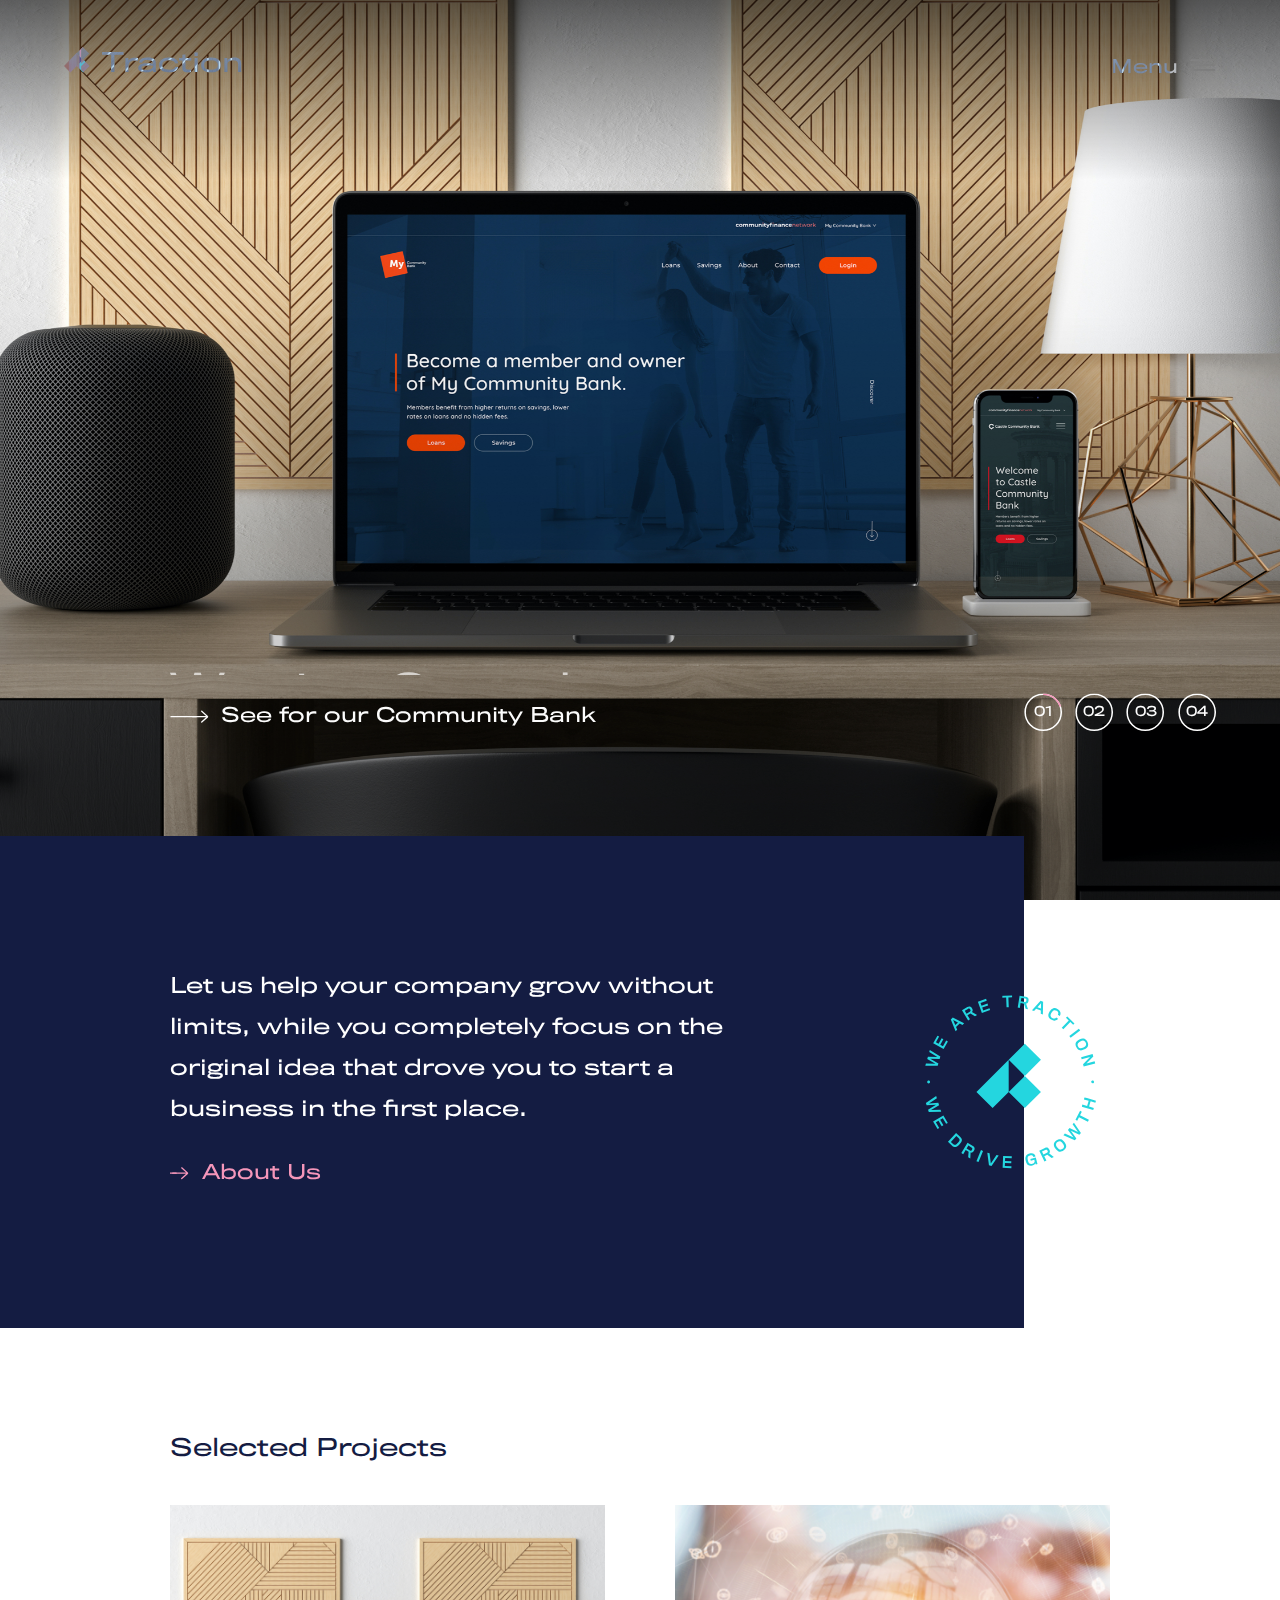
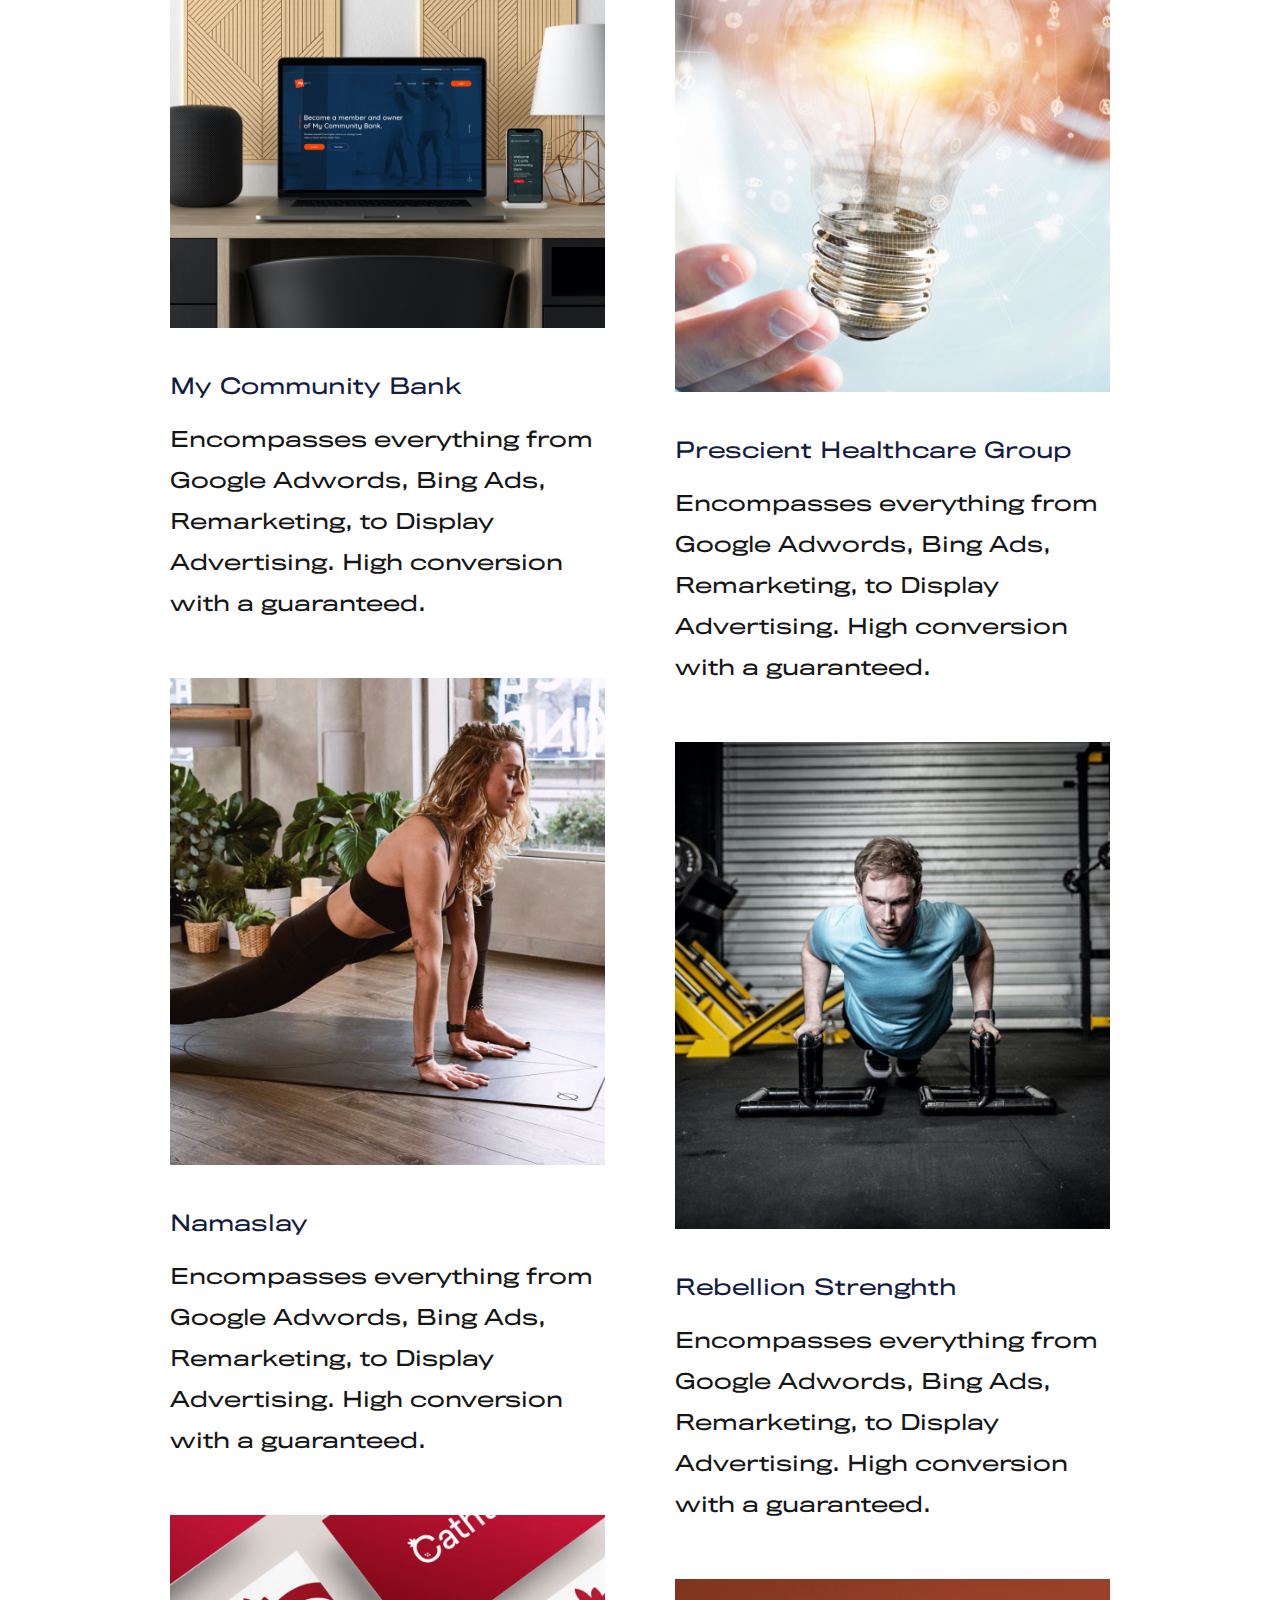
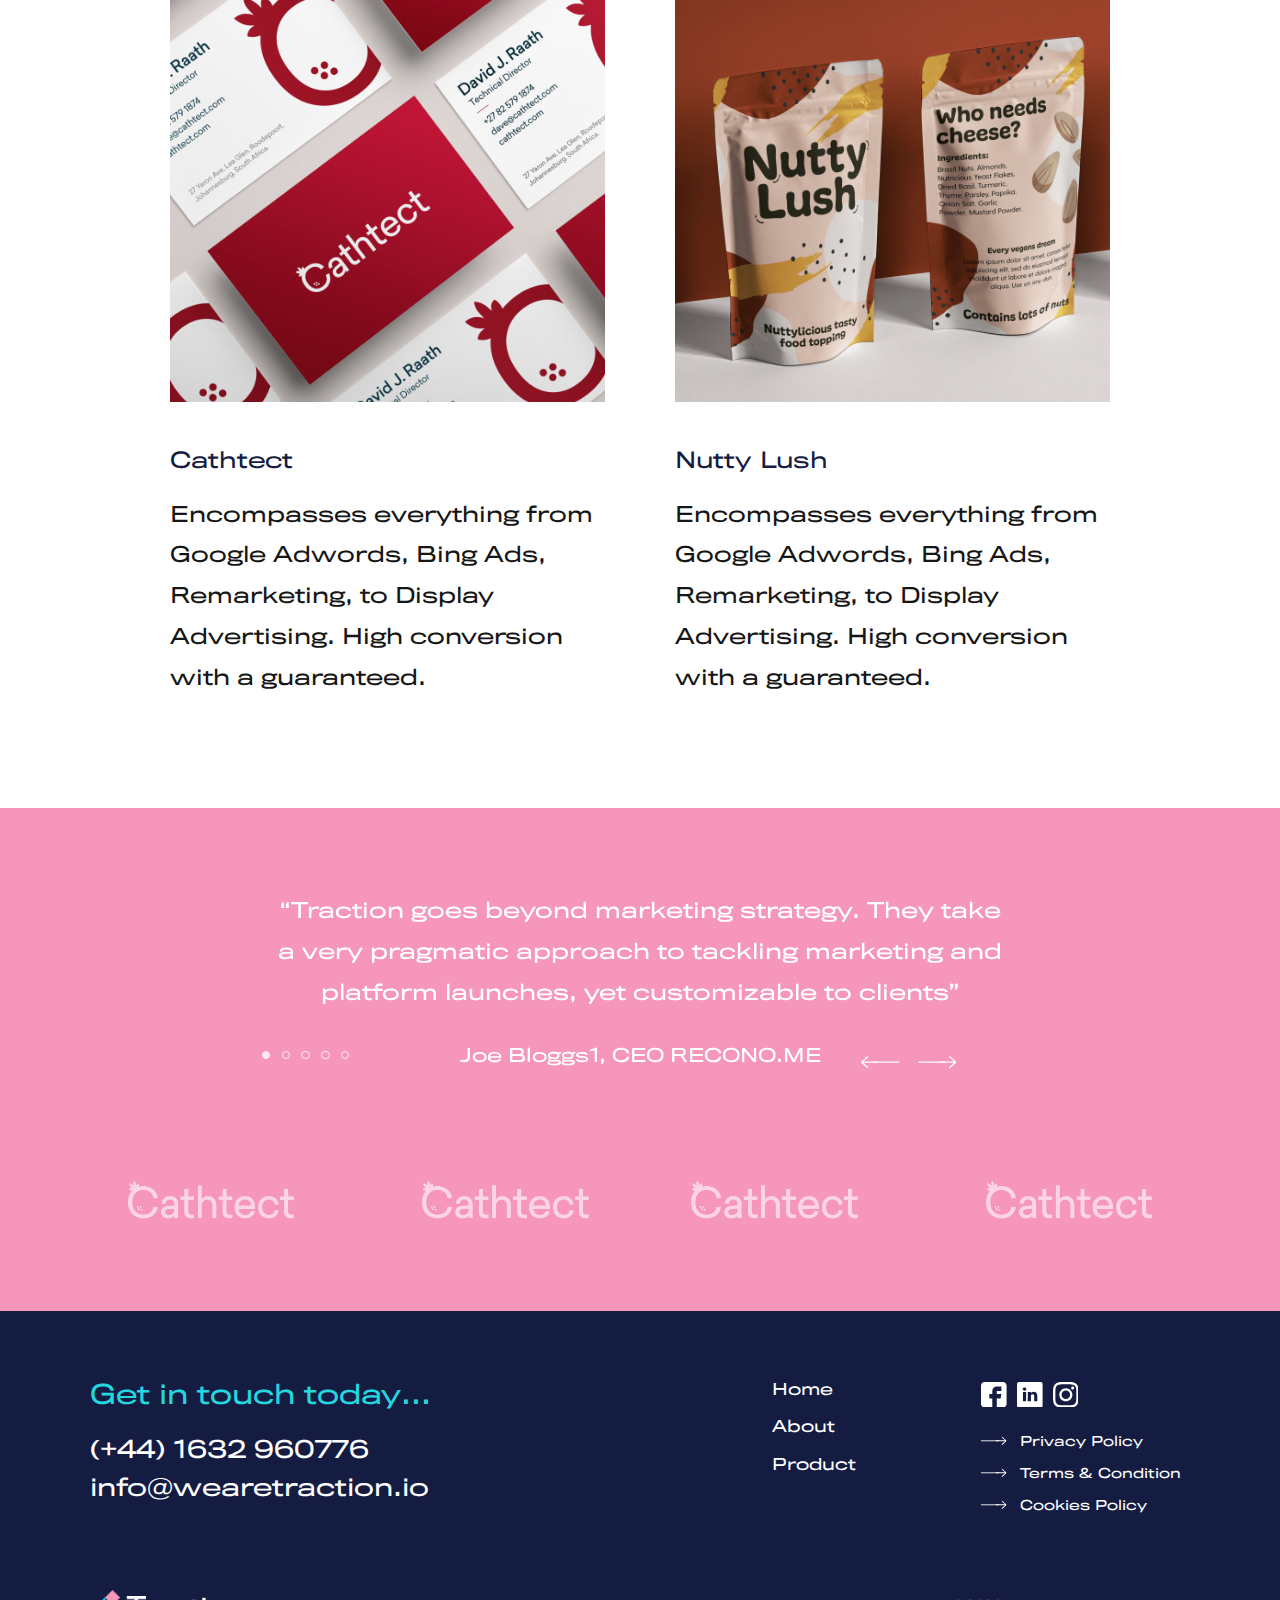
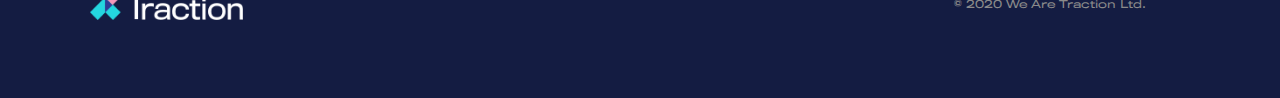
==== frontend/index.html @ 9040589c "update" ====
<!DOCTYPE html>
<html lang="en">

<head>
    <meta charset="UTF-8">
    <meta name="viewport" content="width=device-width, initial-scale=1.0">
    <link rel="stylesheet" href="./../assets/css/main.css">
    <link rel="stylesheet" type="text/css" href="./../assets/css/slick.css" />
    <link rel="stylesheet" type="text/css" href="./../assets/css/slick-theme.css" />
    <script src="./../js/Draggable.min.js"></script>
    <script src="./../js/gsap.min.js"></script>
    <script src="./../js/jquery.min.js"></script>
    <script src='./../js/slick.min.js'></script>
    <script src='./../js/main.js'></script>

    <title>Document</title>
</head>

<body>

    <a class="branding --header">
        <div class="svg-wrapper --header">
            <svg xmlns="http://www.w3.org/2000/svg" width="35" height="34.971" viewBox="0 0 35 34.971">
                <g id="Page-1" transform="translate(0 -0.029)">
                    <g id="Homepage-V2" transform="translate(-77 -5000)">
                        <g id="TractionGrey" transform="translate(77 5000)">
                            <path id="Fill-1"
                                d="M0,25.987,8.769,35,17.5,26.026v-.078l.038.039-.038.039L26.231,35,35,25.987,17.5,8Z"
                                fill="#24d6df" fill-rule="evenodd" />
                            <path id="Fill-2" d="M17,27.159l.08-.08L17,27Z" fill-rule="evenodd" />
                            <g id="Group-22" transform="translate(17)">
                                <path id="Fill-18" d="M.1,8.749l8.651,8.756,8.613-8.719L8.717.029.1,8.749V26.264h0Z"
                                    fill="#f497b9" fill-rule="evenodd" />
                                <path id="Fill-20" d="M8.755,17.506.1,26.264V8.749Z" fill="#2e3b95"
                                    fill-rule="evenodd" />
                            </g>
                        </g>
                    </g>
                </g>
            </svg>
        </div>
        <span class="brand-text">Traction</span>
    </a>

    <div class="menus-wrapper">
        <a class="toggle-menu open">

            <span>Menu</span>
            <div class="svg-wrapper">
                <svg width="37px" height="17px" viewBox="0 0 37 17" version="1.1" xmlns="http://www.w3.org/2000/svg"
                    xmlns:xlink="http://www.w3.org/1999/xlink">
                    <g id="Page-1" stroke="none" stroke-width="1" fill="none" fill-rule="evenodd"
                        stroke-linecap="square">
                        <g id="Homepage-V2" transform="translate(-1349.000000, -55.000000)" fill-rule="nonzero"
                            stroke="#FFFFFF" stroke-width="2">
                            <g id="Group" transform="translate(1350.000000, 55.000000)">
                                <line x1="0.7" y1="1.8" x2="34.3" y2="1.8" id="Line"></line>
                                <line x1="0.7" y1="8.7" x2="34.3" y2="8.7" id="Line-Copy"></line>
                                <line x1="0.7" y1="15.9" x2="34.3" y2="15.9" id="Line-Copy-2"></line>
                            </g>
                        </g>
                    </g>
                </svg>

            </div>

        </a>
        <a class="toggle-menu close" class="close">
            <span>Close</span>
            <div class="svg-wrapper">
                <img src="./../assets/img/close.png" alt="">

            </div>
        </a>
    </div>


    <div class="navigation">
        <div class="overlay"></div>


        <div class="navigation__wrapper">

            <div class="navigation__links">
                <ul>
                    <li><a href="#" class="active">Home</a></li>
                    <li><a href="#">Project</a></li>
                    <li><a href="#">About</a></li>
                </ul>
            </div>

            <div class="navigation__wrapper__inner --py-5">
                <div class="navigation__contact">
                    <ul>
                        <li>
                            <a href="#">
                                (+44) 1632 960776
                            </a>
                        </li>
                        <li>
                            <a href="#">
                                info@wearetraction.io
                            </a>
                        </li>
                    </ul>
                </div>
                <div class="navigation__social">
                    <ul>
                        <li><a href="#">
                                <div class="svg-wrapper">
                                    <svg viewBox="0 0 512 512" xmlns="http://www.w3.org/2000/svg">
                                        <path
                                            d="m437 0h-362c-41.351562 0-75 33.648438-75 75v362c0 41.351562 33.648438 75 75 75h151v-181h-60v-90h60v-61c0-49.628906 40.371094-90 90-90h91v90h-91v61h91l-15 90h-76v181h121c41.351562 0 75-33.648438 75-75v-362c0-41.351562-33.648438-75-75-75zm0 0" />
                                    </svg>
                                </div>
                            </a></li>
                        <li><a href="#">
                                <div class="svg-wrapper">
                                    <svg height="512pt" viewBox="0 0 512 512" width="512pt"
                                        xmlns="http://www.w3.org/2000/svg">
                                        <path
                                            d="m475.074219 0h-438.148438c-20.394531 0-36.925781 16.53125-36.925781 36.925781v438.148438c0 20.394531 16.53125 36.925781 36.925781 36.925781h438.148438c20.394531 0 36.925781-16.53125 36.925781-36.925781v-438.148438c0-20.394531-16.53125-36.925781-36.925781-36.925781zm-293.464844 387h-62.347656v-187.574219h62.347656zm-31.171875-213.1875h-.40625c-20.921875 0-34.453125-14.402344-34.453125-32.402344 0-18.40625 13.945313-32.410156 35.273437-32.410156 21.328126 0 34.453126 14.003906 34.859376 32.410156 0 18-13.53125 32.402344-35.273438 32.402344zm255.984375 213.1875h-62.339844v-100.347656c0-25.21875-9.027343-42.417969-31.585937-42.417969-17.222656 0-27.480469 11.601563-31.988282 22.800781-1.648437 4.007813-2.050781 9.609375-2.050781 15.214844v104.75h-62.34375s.816407-169.976562 0-187.574219h62.34375v26.558594c8.285157-12.78125 23.109375-30.960937 56.1875-30.960937 41.019531 0 71.777344 26.808593 71.777344 84.421874zm0 0" />
                                    </svg>
                                </div>
                            </a></li>
                        <li><a href="#">
                                <div class="svg-wrapper">
                                    <svg height="511pt" viewBox="0 0 511 511.9" width="511pt"
                                        xmlns="http://www.w3.org/2000/svg">
                                        <path
                                            d="m510.949219 150.5c-1.199219-27.199219-5.597657-45.898438-11.898438-62.101562-6.5-17.199219-16.5-32.597657-29.601562-45.398438-12.800781-13-28.300781-23.101562-45.300781-29.5-16.296876-6.300781-34.898438-10.699219-62.097657-11.898438-27.402343-1.300781-36.101562-1.601562-105.601562-1.601562s-78.199219.300781-105.5 1.5c-27.199219 1.199219-45.898438 5.601562-62.097657 11.898438-17.203124 6.5-32.601562 16.5-45.402343 29.601562-13 12.800781-23.097657 28.300781-29.5 45.300781-6.300781 16.300781-10.699219 34.898438-11.898438 62.097657-1.300781 27.402343-1.601562 36.101562-1.601562 105.601562s.300781 78.199219 1.5 105.5c1.199219 27.199219 5.601562 45.898438 11.902343 62.101562 6.5 17.199219 16.597657 32.597657 29.597657 45.398438 12.800781 13 28.300781 23.101562 45.300781 29.5 16.300781 6.300781 34.898438 10.699219 62.101562 11.898438 27.296876 1.203124 36 1.5 105.5 1.5s78.199219-.296876 105.5-1.5c27.199219-1.199219 45.898438-5.597657 62.097657-11.898438 34.402343-13.300781 61.601562-40.5 74.902343-74.898438 6.296876-16.300781 10.699219-34.902343 11.898438-62.101562 1.199219-27.300781 1.5-36 1.5-105.5s-.101562-78.199219-1.300781-105.5zm-46.097657 209c-1.101562 25-5.300781 38.5-8.800781 47.5-8.601562 22.300781-26.300781 40-48.601562 48.601562-9 3.5-22.597657 7.699219-47.5 8.796876-27 1.203124-35.097657 1.5-103.398438 1.5s-76.5-.296876-103.402343-1.5c-25-1.097657-38.5-5.296876-47.5-8.796876-11.097657-4.101562-21.199219-10.601562-29.398438-19.101562-8.5-8.300781-15-18.300781-19.101562-29.398438-3.5-9-7.699219-22.601562-8.796876-47.5-1.203124-27-1.5-35.101562-1.5-103.402343s.296876-76.5 1.5-103.398438c1.097657-25 5.296876-38.5 8.796876-47.5 4.101562-11.101562 10.601562-21.199219 19.203124-29.402343 8.296876-8.5 18.296876-15 29.398438-19.097657 9-3.5 22.601562-7.699219 47.5-8.800781 27-1.199219 35.101562-1.5 103.398438-1.5 68.402343 0 76.5.300781 103.402343 1.5 25 1.101562 38.5 5.300781 47.5 8.800781 11.097657 4.097657 21.199219 10.597657 29.398438 19.097657 8.5 8.300781 15 18.300781 19.101562 29.402343 3.5 9 7.699219 22.597657 8.800781 47.5 1.199219 27 1.5 35.097657 1.5 103.398438s-.300781 76.300781-1.5 103.300781zm0 0" />
                                        <path
                                            d="m256.449219 124.5c-72.597657 0-131.5 58.898438-131.5 131.5s58.902343 131.5 131.5 131.5c72.601562 0 131.5-58.898438 131.5-131.5s-58.898438-131.5-131.5-131.5zm0 216.800781c-47.097657 0-85.300781-38.199219-85.300781-85.300781s38.203124-85.300781 85.300781-85.300781c47.101562 0 85.300781 38.199219 85.300781 85.300781s-38.199219 85.300781-85.300781 85.300781zm0 0" />
                                        <path
                                            d="m423.851562 119.300781c0 16.953125-13.746093 30.699219-30.703124 30.699219-16.953126 0-30.699219-13.746094-30.699219-30.699219 0-16.957031 13.746093-30.699219 30.699219-30.699219 16.957031 0 30.703124 13.742188 30.703124 30.699219zm0 0" />
                                    </svg>
                                </div>
                            </a></li>
                    </ul>
                </div>
            </div>
        </div>
    </div>



    <main>
        <section class="hero">
            <div class="bg-slider">
                <img src="./../assets/img/171101 ESS LosCabos_112_Large Copy 2.jpg" alt="">
            </div>
            <div class="featured-slider">

                <div class="slider">

                    <div class="background">
                        <img src="./../assets/img/hero1.jpg" class="featured-image">
                    </div>

                    <div class="mdl__wrap --py-12">
                        <div class="hero-content">
                            <div class="hero-text">
                                <div class="title">
                                    <h1 class="title-first-line">We are Traction1.</h1>
                                </div>
                                <div class="title">
                                    <h1 class="title-second-line">We -ive Growth.</h1>
                                </div>
                                <a class="arrow-link" href="#">
                                    <div class="svg-wrapper"><svg xmlns="http://www.w3.org/2000/svg" width="142.9"
                                            height="44.948" viewBox="0 0 142.9 44.948">
                                            <g id="Group_112" data-name="Group 112" transform="translate(-1194 -71)">
                                                <path id="Path_198" data-name="Path 198"
                                                    d="M.728,75.815.647,75.9l-.081.081c-.04.04-.04.081-.081.121L.4,76.18c-.04.04-.04.081-.081.121,0,.04-.04.04-.04.081-.04.04-.04.081-.081.162,0,.04-.04.04-.04.081-.04.04-.04.121-.081.162v.04a.366.366,0,0,0-.04.2v.04c0,.081-.04.121-.04.2v.567a.365.365,0,0,0,.04.2v.04c0,.081.04.121.04.2v.04c.04.04.04.121.081.162,0,.04.04.04.04.081.04.04.04.121.081.162,0,.04.04.04.04.081.04.04.04.081.081.121,0,.04.04.04.081.081s.04.081.081.121l.081.081.081.081.04.04,22.51,20.081a2.438,2.438,0,0,0,3.239-3.644L8.744,80.025H58.258a2.429,2.429,0,1,0,0-4.858H8.744l17.733-15.83a2.438,2.438,0,1,0-3.239-3.644L.768,75.774A.04.04,0,0,1,.728,75.815Z"
                                                    transform="translate(1194.001 15.923)" fill="#fff" />
                                                <line id="Line_1" data-name="Line 1" x2="95"
                                                    transform="translate(1239.5 93.5)" fill="none" stroke="#fff"
                                                    stroke-linecap="round" stroke-width="4.8" />
                                            </g>
                                        </svg>
                                    </div>See for our Community Bank
                                </a>
                            </div>
                        </div>



                    </div>
                </div>


                <div class="slider">

                    <div class="background">
                        <img src="./../assets/img/171101 ESS LosCabos_112_Large.jpg" class="featured-image">
                    </div>

                    <div class="mdl__wrap --py-12">
                        <div class="hero-content">
                            <div class="hero-text">
                                <div class="title">
                                    <h1 class="title-first-line">We are Traction2.</h1>
                                </div>
                                <div class="title">
                                    <h1 class="title-second-line">We Drive Growth.</h1>
                                </div>
                                <a class="arrow-link" href="#">
                                    <div class="svg-wrapper"><svg xmlns="http://www.w3.org/2000/svg" width="142.9"
                                            height="44.948" viewBox="0 0 142.9 44.948">
                                            <g id="Group_112" data-name="Group 112" transform="translate(-1194 -71)">
                                                <path id="Path_198" data-name="Path 198"
                                                    d="M.728,75.815.647,75.9l-.081.081c-.04.04-.04.081-.081.121L.4,76.18c-.04.04-.04.081-.081.121,0,.04-.04.04-.04.081-.04.04-.04.081-.081.162,0,.04-.04.04-.04.081-.04.04-.04.121-.081.162v.04a.366.366,0,0,0-.04.2v.04c0,.081-.04.121-.04.2v.567a.365.365,0,0,0,.04.2v.04c0,.081.04.121.04.2v.04c.04.04.04.121.081.162,0,.04.04.04.04.081.04.04.04.121.081.162,0,.04.04.04.04.081.04.04.04.081.081.121,0,.04.04.04.081.081s.04.081.081.121l.081.081.081.081.04.04,22.51,20.081a2.438,2.438,0,0,0,3.239-3.644L8.744,80.025H58.258a2.429,2.429,0,1,0,0-4.858H8.744l17.733-15.83a2.438,2.438,0,1,0-3.239-3.644L.768,75.774A.04.04,0,0,1,.728,75.815Z"
                                                    transform="translate(1194.001 15.923)" fill="#fff" />
                                                <line id="Line_1" data-name="Line 1" x2="95"
                                                    transform="translate(1239.5 93.5)" fill="none" stroke="#fff"
                                                    stroke-linecap="round" stroke-width="4.8" />
                                            </g>
                                        </svg>
                                    </div>See for our Community Bank
                                </a>
                            </div>
                        </div>



                    </div>
                </div>


                <div class="slider">

                    <div class="background">
                        <img src="./../assets/img/hero1.jpg" class="featured-image">
                    </div>

                    <div class="mdl__wrap --py-12">
                        <div class="hero-content">
                            <div class="hero-text">
                                <div class="title">
                                    <h1 class="title-first-line">We are Traction3.</h1>
                                </div>
                                <div class="title">
                                    <h1 class="title-second-line">We Drive Growth.</h1>
                                </div>
                                <a class="arrow-link" href="#">
                                    <div class="svg-wrapper"><svg xmlns="http://www.w3.org/2000/svg" width="142.9"
                                            height="44.948" viewBox="0 0 142.9 44.948">
                                            <g id="Group_112" data-name="Group 112" transform="translate(-1194 -71)">
                                                <path id="Path_198" data-name="Path 198"
                                                    d="M.728,75.815.647,75.9l-.081.081c-.04.04-.04.081-.081.121L.4,76.18c-.04.04-.04.081-.081.121,0,.04-.04.04-.04.081-.04.04-.04.081-.081.162,0,.04-.04.04-.04.081-.04.04-.04.121-.081.162v.04a.366.366,0,0,0-.04.2v.04c0,.081-.04.121-.04.2v.567a.365.365,0,0,0,.04.2v.04c0,.081.04.121.04.2v.04c.04.04.04.121.081.162,0,.04.04.04.04.081.04.04.04.121.081.162,0,.04.04.04.04.081.04.04.04.081.081.121,0,.04.04.04.081.081s.04.081.081.121l.081.081.081.081.04.04,22.51,20.081a2.438,2.438,0,0,0,3.239-3.644L8.744,80.025H58.258a2.429,2.429,0,1,0,0-4.858H8.744l17.733-15.83a2.438,2.438,0,1,0-3.239-3.644L.768,75.774A.04.04,0,0,1,.728,75.815Z"
                                                    transform="translate(1194.001 15.923)" fill="#fff" />
                                                <line id="Line_1" data-name="Line 1" x2="95"
                                                    transform="translate(1239.5 93.5)" fill="none" stroke="#fff"
                                                    stroke-linecap="round" stroke-width="4.8" />
                                            </g>
                                        </svg>
                                    </div>See for our Community Bank
                                </a>
                            </div>
                        </div>



                    </div>
                </div>


                <div class="slider">

                    <div class="background">
                        <img src="./../assets/img/hero1.jpg" class="featured-image">
                    </div>

                    <div class="mdl__wrap --py-12">
                        <div class="hero-content">
                            <div class="hero-text">
                                <div class="title">
                                    <h1 class="title-first-line">We are Traction.</h1>
                                </div>
                                <div class="title">
                                    <h1 class="title-second-line">We Drive Growth.</h1>
                                </div>
                                <a class="arrow-link" href="#">
                                    <div class="svg-wrapper"><svg xmlns="http://www.w3.org/2000/svg" width="142.9"
                                            height="44.948" viewBox="0 0 142.9 44.948">
                                            <g id="Group_112" data-name="Group 112" transform="translate(-1194 -71)">
                                                <path id="Path_198" data-name="Path 198"
                                                    d="M.728,75.815.647,75.9l-.081.081c-.04.04-.04.081-.081.121L.4,76.18c-.04.04-.04.081-.081.121,0,.04-.04.04-.04.081-.04.04-.04.081-.081.162,0,.04-.04.04-.04.081-.04.04-.04.121-.081.162v.04a.366.366,0,0,0-.04.2v.04c0,.081-.04.121-.04.2v.567a.365.365,0,0,0,.04.2v.04c0,.081.04.121.04.2v.04c.04.04.04.121.081.162,0,.04.04.04.04.081.04.04.04.121.081.162,0,.04.04.04.04.081.04.04.04.081.081.121,0,.04.04.04.081.081s.04.081.081.121l.081.081.081.081.04.04,22.51,20.081a2.438,2.438,0,0,0,3.239-3.644L8.744,80.025H58.258a2.429,2.429,0,1,0,0-4.858H8.744l17.733-15.83a2.438,2.438,0,1,0-3.239-3.644L.768,75.774A.04.04,0,0,1,.728,75.815Z"
                                                    transform="translate(1194.001 15.923)" fill="#fff" />
                                                <line id="Line_1" data-name="Line 1" x2="95"
                                                    transform="translate(1239.5 93.5)" fill="none" stroke="#fff"
                                                    stroke-linecap="round" stroke-width="4.8" />
                                            </g>
                                        </svg>
                                    </div>See for our Community Bank
                                </a>
                            </div>
                        </div>



                    </div>
                </div>


            </div>


            <div class="hero-pagination">

                <a href="#" class="item-pagination">
                    01

                    <div class="inner-circle">
                        <svg xmlns="http://www.w3.org/2000/svg" width="50" height="50" viewBox="0 0 50 50">
                            <g id="Ellipse_1" data-name="Ellipse 1" fill="rgba(255,255,255,0)" stroke="#707070"
                                stroke-width="2">
                                <circle cx="25" cy="25" r="25" stroke="none" />
                                <circle cx="25" cy="25" r="23.5" fill="none" />
                            </g>
                        </svg>

                    </div>
                    <div class="outer-circle">

                        <svg xmlns="http://www.w3.org/2000/svg" width="50" height="50" viewBox="0 0 50 50">
                            <g id="Ellipse_1" data-name="Ellipse 1" fill="rgba(255,255,255,0)" stroke="#707070"
                                stroke-width="2">
                                <circle cx="25" cy="25" r="25" stroke="none" />
                                <circle cx="25" cy="25" r="23.5" fill="none" />
                            </g>
                        </svg>

                    </div>
                </a>



                <a href="#" class="item-pagination ">
                    02

                    <div class="inner-circle">
                        <svg xmlns="http://www.w3.org/2000/svg" width="50" height="50" viewBox="0 0 50 50">
                            <g id="Ellipse_1" data-name="Ellipse 1" fill="rgba(255,255,255,0)" stroke="#707070"
                                stroke-width="2">
                                <circle cx="25" cy="25" r="25" stroke="none" />
                                <circle cx="25" cy="25" r="23.5" fill="none" />
                            </g>
                        </svg>

                    </div>
                    <div class="outer-circle">

                        <svg xmlns="http://www.w3.org/2000/svg" width="50" height="50" viewBox="0 0 50 50">
                            <g id="Ellipse_1" data-name="Ellipse 1" fill="rgba(255,255,255,0)" stroke="#707070"
                                stroke-width="2">
                                <circle cx="25" cy="25" r="25" stroke="none" />
                                <circle cx="25" cy="25" r="23.5" fill="none" />
                            </g>
                        </svg>

                    </div>
                </a>


                <a href="#" class="item-pagination ">
                    03

                    <div class="inner-circle">
                        <svg xmlns="http://www.w3.org/2000/svg" width="50" height="50" viewBox="0 0 50 50">
                            <g id="Ellipse_1" data-name="Ellipse 1" fill="rgba(255,255,255,0)" stroke="#707070"
                                stroke-width="2">
                                <circle cx="25" cy="25" r="25" stroke="none" />
                                <circle cx="25" cy="25" r="23.5" fill="none" />
                            </g>
                        </svg>

                    </div>
                    <div class="outer-circle">

                        <svg xmlns="http://www.w3.org/2000/svg" width="50" height="50" viewBox="0 0 50 50">
                            <g id="Ellipse_1" data-name="Ellipse 1" fill="rgba(255,255,255,0)" stroke="#707070"
                                stroke-width="2">
                                <circle cx="25" cy="25" r="25" stroke="none" />
                                <circle cx="25" cy="25" r="23.5" fill="none" />
                            </g>
                        </svg>

                    </div>
                </a>


                <a href="#" class="item-pagination ">
                    04

                    <div class="inner-circle">
                        <svg xmlns="http://www.w3.org/2000/svg" width="50" height="50" viewBox="0 0 50 50">
                            <g id="Ellipse_1" data-name="Ellipse 1" fill="rgba(255,255,255,0)" stroke="#707070"
                                stroke-width="2">
                                <circle cx="25" cy="25" r="25" stroke="none" />
                                <circle cx="25" cy="25" r="23.5" fill="none" />
                            </g>
                        </svg>

                    </div>
                    <div class="outer-circle">

                        <svg xmlns="http://www.w3.org/2000/svg" width="50" height="50" viewBox="0 0 50 50">
                            <g id="Ellipse_1" data-name="Ellipse 1" fill="rgba(255,255,255,0)" stroke="#707070"
                                stroke-width="2">
                                <circle cx="25" cy="25" r="25" stroke="none" />
                                <circle cx="25" cy="25" r="23.5" fill="none" />
                            </g>
                        </svg>

                    </div>
                </a>


            </div>


        </section>

        <section class="description">
            <div class="background rotating-logo" style="background-color:#141C42">
                <div class="svg-wrapper">
                    <svg width="197px" height="200px" viewBox="0 0 197 200" version="1.1"
                        xmlns="http://www.w3.org/2000/svg" xmlns:xlink="http://www.w3.org/1999/xlink">
                        <defs>
                            <polygon id="path-1"
                                points="0.055773055 0.32238806 11.7408262 0.32238806 11.7408262 14.331903 0.055773055 14.331903">
                            </polygon>
                            <polygon id="path-3"
                                points="0.24570797 0.0154477612 16.634351 0.0154477612 16.634351 14.6982836 0.24570797 14.6982836">
                            </polygon>
                        </defs>
                        <g id="Page-1" stroke="none" stroke-width="1" fill="none" fill-rule="evenodd">
                            <g id="Homepage-V2" transform="translate(-1091.000000, -941.000000)">
                                <g id="Group-61" transform="translate(1091.000000, 941.000000)">
                                    <polygon id="Fill-1" fill="#24D6DF"
                                        points="96.1635501 111.892015 96.2442939 111.811045 96.1635501 111.730075">
                                    </polygon>
                                    <polygon id="Fill-2" fill="#24D6DF"
                                        points="96.1641108 74.6894776 114.800236 93.2891045 133.353748 74.7689552 114.717997 56.1670896 96.1633632 74.6883582 96.1633632 111.89209 96.1641108 111.891343">
                                    </polygon>
                                    <polygon id="Fill-3" fill="#24D6DF"
                                        points="96.1641108 111.730896 96.1641108 74.6894776 99.9927142 78.5103731 96.1633632 74.6883582 58.972978 111.811119 77.6087294 130.412985 96.1633632 111.89209 96.1633632 111.730149">
                                    </polygon>
                                    <polygon id="Fill-4" fill="#24D6DF"
                                        points="114.799339 93.2902612 96.1639613 111.891754 96.1639613 111.891381 96.1632137 111.892127 114.718221 130.413022 133.353973 111.811157">
                                    </polygon>
                                    <polygon id="Fill-5" fill="#24D6DF"
                                        points="4.52804687 65.8613806 13.8842385 71.5505597 3.02045484 71.1304104 2.23544535 73.8740672 11.6869596 79.2281716 0.737198672 79.1095149 3.73814042e-05 81.6856343 14.3257129 81.6632463 15.1103486 78.9199627 5.73546622 73.4244403 16.574952 73.801306 17.3603353 71.0580224 5.20315503 63.5027985">
                                    </polygon>
                                    <polygon id="Fill-6" fill="#24D6DF"
                                        points="21.1136526 62.2940299 9.1003907 55.5791045 13.9969808 46.8514925 15.9583831 47.9477612 12.2628575 54.5354478 15.3042085 56.2354478 18.8550681 49.9059701 20.8317968 51.0108209 17.2809372 57.3402985 20.3525672 59.0574627 24.0907076 52.3940299 26.0524837 53.4902985">
                                    </polygon>
                                    <path
                                        d="M33.1468761,29.4844776 L32.0953372,28.8695522 L32.6489558,29.9721642 L34.5565288,34.6908209 L37.6535782,31.8072388 L33.1468761,29.4844776 Z M36.7971702,40.1232836 L34.9109046,41.8792537 L29.3922879,28.221791 L31.6994681,26.0740299 L44.7747357,32.6941791 L42.8630507,34.4740299 L39.688248,32.8624627 L35.4443372,36.8143284 L36.7971702,40.1232836 Z"
                                        id="Fill-7" fill="#24D6DF"></path>
                                    <g id="Group-60" transform="translate(0.373814, 0.050746)">
                                        <path
                                            d="M50.6694093,15.7895149 C50.1666294,15.4626493 49.5539482,15.5268284 48.7779102,15.9939925 L45.1963979,18.1514552 C45.1963979,18.1514552 47.1776123,21.4283209 47.1955554,21.4581716 L50.9564985,19.1932463 C51.5680583,18.8245896 51.928415,18.3432463 51.8914074,17.8779478 C51.8428116,17.561903 51.6413258,17.0939925 51.4432044,16.7663806 C51.208823,16.3790672 50.8851,15.9439925 50.6694093,15.7895149 M54.2879292,17.5316791 C54.3077414,18.373097 53.9806541,19.0779478 53.4173163,19.5596642 L59.3295592,23.1104104 L56.91173,24.5663806 L51.6428211,21.2383955 L48.2702708,23.2693657 L51.1520032,28.0361567 L49.0328514,29.3122761 L41.9191702,17.5451119 L48.1117736,13.8148881 C49.5890867,12.9249627 50.7755725,12.9010821 51.7519748,13.4716045 C52.3799824,13.8040672 52.9018268,14.3637687 53.4689027,15.3018284 C53.9914947,16.1660075 54.2565288,16.9410075 54.2879292,17.5316791"
                                            id="Fill-8" fill="#24D6DF"></path>
                                        <polygon id="Fill-10" fill="#24D6DF"
                                            points="64.8593903 20.6963806 60.2625991 7.74003731 69.7103751 4.40011194 70.4606199 6.51578358 63.3297433 9.03630597 64.4934264 12.3165299 71.3454378 9.89451493 72.1016636 12.0266045 65.250026 14.4486194 66.4252973 17.7616791 73.6384131 15.2116791 74.3890317 17.3273507">
                                        </polygon>
                                        <g id="Group-14" transform="translate(88.220114, 0.000000)">
                                            <mask id="mask-2" fill="white">
                                                <use xlink:href="#path-1"></use>
                                            </mask>
                                            <g id="Clip-13"></g>
                                            <polygon id="Fill-12" fill="#24D6DF" mask="url(#mask-2)"
                                                points="7.2128167 2.70652985 7.66363643 14.2322761 5.10338406 14.331903 4.65256433 2.80652985 0.142124099 2.98190299 0.055773055 0.774440299 11.6544751 0.322201493 11.7408262 2.53003731">
                                            </polygon>
                                        </g>
                                        <path
                                            d="M116.173031,5.14063433 C115.999581,4.56712687 115.490072,4.22197761 114.594788,4.07981343 L110.464143,3.42384328 C110.464143,3.42384328 109.861554,7.20369403 109.856321,7.23802239 L114.193685,7.92645522 C114.899446,8.03876866 115.485587,7.90294776 115.758097,7.52347015 C115.924818,7.25033582 116.072849,6.76339552 116.13378,6.38503731 C116.204431,5.93839552 116.238074,5.39735075 116.173031,5.14063433 M117.813327,8.80108209 C117.285128,9.4566791 116.57974,9.78503731 115.838093,9.79063433 L118.063782,16.3096642 L115.275503,15.8667537 L113.397461,9.9316791 L109.507926,9.31414179 L108.631706,14.8115299 L106.187336,14.4234701 L108.350598,0.85108209 L115.493437,1.98541045 C117.197281,2.25593284 118.119854,3.00145522 118.497406,4.06526119 C118.762814,4.72421642 118.799822,5.48727612 118.627494,6.56973881 C118.468997,7.5663806 118.170693,8.32906716 117.813327,8.80108209"
                                            id="Fill-15" fill="#24D6DF"></path>
                                        <path
                                            d="M133.047595,10.5252239 L133.143291,9.31253731 L132.390803,10.2905224 L128.968536,14.0625373 L132.919376,15.5860448 L133.047595,10.5252239 Z M125.049096,18.4446269 L122.642855,17.5162687 L132.548179,6.60246269 L135.490843,7.73716418 L135.226183,22.3696269 L132.787794,21.4293284 L132.855828,17.8744776 L127.441879,15.7864179 L125.049096,18.4446269 Z"
                                            id="Fill-17" fill="#24D6DF"></path>
                                        <path
                                            d="M150.161624,29.175709 C148.675339,29.7689925 146.851127,29.6044403 144.745058,28.2421269 C143.019159,27.1253358 141.924258,25.836903 141.600535,24.3208582 C141.256252,22.7716045 141.701838,20.9660075 143.142518,18.7469776 C144.440774,16.7469776 145.818279,15.5857836 147.335964,15.1992164 C148.858882,14.836903 150.511514,15.1387687 152.412358,16.3689925 C154.942706,18.0059328 155.691081,19.7958582 155.543425,21.4630224 C155.475017,22.4962313 155.142696,23.3596642 154.6844,24.1615299 L152.519643,22.7611567 C152.940557,22.0175 153.04859,21.4033209 152.967098,20.728694 C152.882616,19.8033209 152.370117,19.0570522 151.127186,18.2529478 C150.030041,17.5432463 149.085039,17.3675 148.164709,17.6010821 C147.172233,17.8503358 146.256015,18.7503358 145.317368,20.1954851 C144.236671,21.8596642 143.943227,23.0794403 144.115182,24.0615299 C144.293117,25.0678731 145.023176,25.8305597 145.930049,26.4171269 C147.041398,27.1361567 147.975933,27.2641418 148.742252,27.075709 C149.484273,26.8921269 150.101814,26.4212313 150.56796,25.831306 L152.717764,27.2219776 C152.228068,27.8798134 151.455768,28.6861567 150.161624,29.175709"
                                            id="Fill-19" fill="#24D6DF"></path>
                                        <polygon id="Fill-21" fill="#24D6DF"
                                            points="166.872644 31.1339552 158.809849 39.3973881 156.974422 37.6130597 165.037217 29.3496269 161.802604 26.205597 163.347204 24.6223881 171.663071 32.7070896 170.119219 34.2899254">
                                        </polygon>
                                        <polygon id="Fill-23" fill="#24D6DF"
                                            points="165.711428 47.1962313 176.686982 38.8992164 178.233451 40.9376493 167.257897 49.2346642">
                                        </polygon>
                                        <path
                                            d="M178.041423,61.2497761 C179.022685,61.5803731 180.495512,61.1620896 181.992637,60.3781343 C183.458362,59.6094776 184.608962,58.6531343 184.895677,57.7758955 C185.182392,56.8982836 185.203326,56.0031343 184.498687,54.663209 C183.801897,53.3385821 183.075203,52.8546269 182.158237,52.6083582 C181.280148,52.3609701 179.814049,52.7557463 178.36365,53.5158209 C176.835872,54.316194 175.709945,55.3191791 175.395567,56.3680597 C175.146233,57.1669403 175.194829,58.0452985 175.818724,59.2314925 C176.475142,60.4792537 177.233237,60.985597 178.041423,61.2497761 M187.013707,59.2202985 C186.476163,60.4449254 185.204074,61.5441791 183.213514,62.5870896 C181.145575,63.6706716 179.499671,64.0225373 178.084038,63.8012687 C176.474394,63.5841045 175.047546,62.4061194 173.896946,60.218806 C172.754571,58.046791 172.586728,56.2680597 173.297349,54.7363433 C173.933954,53.4397015 175.213146,52.2785075 177.219032,51.2273881 C179.101933,50.2404478 180.730641,49.8191791 182.114874,50.0564925 C183.766011,50.3508955 185.236595,51.388209 186.427941,53.6523881 C187.602091,55.8859701 187.73143,57.6654478 187.013707,59.2202985"
                                            id="Fill-25" fill="#24D6DF"></path>
                                        <polygon id="Fill-27" fill="#24D6DF"
                                            points="181.526603 79.8008209 189.649209 71.3747015 179.937146 74.048209 179.297924 71.7336567 192.571687 68.0795522 193.359313 70.9310448 185.466977 79.0773134 194.893072 76.4825373 195.532668 78.7970896 182.258531 82.4508209">
                                        </polygon>
                                        <path
                                            d="M3.41079146,98.601306 C4.36887685,98.5875 5.09407609,99.3080224 5.10715958,100.229664 C5.12024307,101.151679 4.41672505,101.909888 3.45826584,101.923694 C2.53457135,101.936754 1.79217666,101.19944 1.77909317,100.277425 C1.76600968,99.3554104 2.48709696,98.6143657 3.41079146,98.601306"
                                            id="Fill-29" fill="#24D6DF"></path>
                                        <polygon id="Fill-31" fill="#24D6DF"
                                            points="3.6652093 135.0025 2.78525104 132.287948 11.9975243 126.57153 1.14495503 127.222649 0.264996774 124.508097 12.1485452 116.52153 12.9743004 119.070784 3.81473491 125.062575 14.6530992 124.251754 15.5326837 126.966306 6.27667419 132.660336 17.2219493 132.180858 17.9781751 134.51444">
                                        </polygon>
                                        <polygon id="Fill-33" fill="#24D6DF"
                                            points="8.62265636 145.785485 20.4826545 138.801903 25.5747493 147.417948 23.6383926 148.558619 19.7944628 142.054888 16.7919884 143.823172 20.4848973 150.071679 18.533588 151.220933 14.8406791 144.972425 11.8079258 146.757873 15.6959657 153.336231 13.7592351 154.47653">
                                        </polygon>
                                        <path
                                            d="M37.2723626,170.264776 C38.4629603,168.970373 39.2173171,167.867015 39.1847953,167.105075 C39.1477877,166.244627 38.8023835,165.668134 37.9033607,164.844627 L35.3868446,162.53903 L29.1288237,169.344627 L31.6322564,171.638284 C32.569782,172.497239 33.261338,172.800224 34.0848503,172.728209 C34.9322867,172.655075 36.0114879,171.636045 37.2723626,170.264776 M30.5358598,173.679701 L25.7719736,169.315522 L35.0833076,159.190522 L39.7182279,163.437537 C41.2590894,164.849478 41.8792469,166.078582 41.8108389,167.362164 C41.7573835,168.706194 41.0209698,169.944627 39.1590021,171.969627 C37.1433968,174.161045 35.9954139,174.998731 34.6855694,175.23903 C33.3525486,175.505075 32.0767213,175.091642 30.5358598,173.679701"
                                            id="Fill-35" fill="#24D6DF"></path>
                                        <path
                                            d="M53.946151,177.364888 C54.0014755,176.768246 53.6594357,176.257052 52.8837715,175.789142 L49.3037545,173.630187 C49.3037545,173.630187 47.3210448,176.905933 47.3031017,176.93541 L51.0618019,179.202948 C51.6737355,179.571604 52.2680998,179.666007 52.6628474,179.416754 C52.9211529,179.226455 53.2418854,178.830933 53.4400068,178.503321 C53.6743882,178.116007 53.9091435,177.627575 53.946151,177.364888 M54.0855837,181.372351 C53.34917,181.781679 52.5720106,181.820858 51.8823237,181.547351 L51.4875761,188.423097 L49.0708683,186.965634 L49.5684148,180.76153 L46.1973598,178.728321 L43.3130106,183.4925 L41.1949803,182.215261 L48.3153901,170.452575 L54.5057507,174.186157 C55.9826899,175.077201 56.5561207,176.114142 56.505282,177.241381 C56.5026653,177.951828 56.2492194,178.673097 55.6817696,179.611157 C55.1588038,180.47459 54.5947184,181.069739 54.0855837,181.372351"
                                            id="Fill-37" fill="#24D6DF"></path>
                                        <polygon id="Fill-39" fill="#24D6DF"
                                            points="58.6246581 191.549664 63.835252 178.827649 66.2071021 179.79556 60.9965082 192.517575">
                                        </polygon>
                                        <polygon id="Fill-41" fill="#24D6DF"
                                            points="75.9898529 197.099851 73.0225171 196.394627 71.1407372 181.819254 73.7522021 182.439776 75.1827884 194.171866 81.7383653 184.336791 84.2649744 184.937537">
                                        </polygon>
                                        <polygon id="Fill-43" fill="#24D6DF"
                                            points="88.7801994 199.203993 89.3569945 185.471903 99.3703512 185.89056 99.2761501 188.133097 91.718004 187.816679 91.5725903 191.293545 98.8339281 191.596903 98.7393531 193.856978 91.4776416 193.553246 91.329985 197.06444 98.974856 197.384216 98.8806548 199.626754">
                                        </polygon>
                                        <path
                                            d="M127.049038,195.356418 L126.588873,194.055299 C126.273,194.926567 125.307439,196.000448 123.04549,196.579925 C121.070256,197.085896 119.327535,196.813881 118.070025,195.915 C117.039046,195.191493 116.073484,193.607164 115.466784,191.247836 C114.946809,189.225821 114.793171,187.648955 115.467905,186.075075 C116.02601,184.746716 117.328004,183.443358 119.809382,182.807537 C122.392063,182.145597 124.199828,182.598582 125.314167,183.713507 C126.075626,184.434776 126.495793,185.368731 126.682327,186.093358 L124.301879,186.70306 C124.193473,186.282164 123.736298,185.48291 123.142308,185.132164 C122.50159,184.739627 121.562196,184.657164 120.431782,184.94709 C119.199317,185.262761 118.382533,185.795224 117.94405,186.608284 C117.480146,187.463134 117.479399,188.720597 117.978067,190.658284 C118.489444,192.646343 118.935031,193.609776 119.873304,194.249701 C120.63738,194.772463 121.576027,194.854925 123.078759,194.469851 C124.952315,193.989627 125.72611,192.731791 125.739941,191.525075 C125.751903,191.432164 125.349306,189.937015 125.349306,189.937015 L121.281087,190.979179 L120.757,188.940373 L127.070346,187.322836 C127.070346,187.322836 127.884513,190.490373 128.088241,191.282164 C128.508782,192.916866 129.011188,194.799701 129.023898,194.850448 L127.049038,195.356418 Z"
                                            id="Fill-45" fill="#24D6DF"></path>
                                        <path
                                            d="M139.897438,178.539328 C139.426806,178.167687 138.811134,178.175522 137.995098,178.570299 L134.231912,180.39194 C134.231912,180.39194 135.903983,183.835597 135.919309,183.86694 L139.871271,181.954627 C140.514231,181.643433 140.917576,181.197164 140.923184,180.730373 C140.903372,180.41097 140.745996,179.927015 140.578527,179.582239 C140.38078,179.175522 140.098176,178.712836 139.897438,178.539328 M143.341013,180.604254 C143.283819,181.443806 142.893931,182.116194 142.288353,182.544552 L147.849958,186.619552 L145.309891,187.848657 L140.36807,184.053507 L136.823565,185.768806 L139.256347,190.778134 L137.029163,191.855373 L131.02384,179.488955 L137.531943,176.339701 C139.084392,175.588582 140.267888,175.67291 141.18747,176.33 C141.782956,176.718433 142.251345,177.323284 142.730201,178.309478 C143.170928,179.21694 143.363442,180.013209 143.341013,180.604254"
                                            id="Fill-47" fill="#24D6DF"></path>
                                        <path
                                            d="M159.591307,174.817985 C159.75429,173.797463 159.095256,172.417612 158.070258,171.075821 C157.066941,169.760896 155.930173,168.788507 155.015824,168.65306 C154.101101,168.517239 153.213292,168.645597 152.007368,169.563134 C150.814901,170.470224 150.45903,171.265746 150.368567,172.209776 C150.270628,173.115373 150.905738,174.491493 151.898588,175.792239 C152.94452,177.162015 154.122782,178.10306 155.211328,178.237388 C156.041943,178.348955 156.901715,178.154925 157.968581,177.342612 C159.091518,176.488881 159.464958,175.657537 159.591307,174.817985 M156.08867,166.327313 C157.387674,166.651194 158.68593,167.719851 160.048856,169.504925 C161.464116,171.35903 162.086516,172.920224 162.104459,174.350075 C162.158662,175.97097 161.233472,177.571716 159.264968,179.069104 C157.310294,180.556045 155.58103,181.017985 153.95008,180.574701 C152.562856,180.164254 151.202546,179.099701 149.829154,177.300821 C148.540617,175.612761 147.852051,174.079925 147.855403,172.677687 C147.870742,171.003806 148.649397,169.383657 150.687057,167.833657 C152.697055,166.304552 154.433047,165.881045 156.08867,166.327313"
                                            id="Fill-49" fill="#24D6DF"></path>
                                        <polygon id="Fill-51" fill="#24D6DF"
                                            points="179.086569 159.027575 177.254507 161.217873 167.498334 156.48653 173.836725 165.30444 172.004662 167.494366 158.899864 161.717873 160.620156 159.661157 170.581926 164.201082 164.116065 155.481306 165.948127 153.291007 175.708786 158.071231 169.466465 149.084291 171.041717 147.201082">
                                        </polygon>
                                        <polygon id="Fill-53" fill="#24D6DF"
                                            points="178.027554 138.567127 188.291366 143.864888 187.114974 146.136157 176.851161 140.838769 174.777615 144.841007 172.811353 143.826455 178.142689 133.534664 180.108577 134.549216">
                                        </polygon>
                                        <g id="Group-57" transform="translate(179.804554, 117.910448)">
                                            <mask id="mask-4" fill="white">
                                                <use xlink:href="#path-3"></use>
                                            </mask>
                                            <g id="Clip-56"></g>
                                            <polygon id="Fill-55" fill="#24D6DF" mask="url(#mask-4)"
                                                points="15.9335619 6.2680597 10.4478408 4.66320896 8.67857894 10.6897015 14.1639262 12.2945522 13.4581653 14.6982836 0.24570797 10.8333582 0.951842694 8.42925373 6.43718994 10.0341045 8.20682562 4.00761194 2.72110455 2.40276119 3.42200588 0.0154477612 16.6344632 3.88074627">
                                            </polygon>
                                        </g>
                                        <path
                                            d="M192.56836,101.807575 C191.610274,101.792276 190.907504,101.050485 190.921709,100.12847 C190.936661,99.2064552 191.662982,98.4698881 192.621441,98.4851866 C193.544762,98.4993657 194.265102,99.2590672 194.250523,100.181082 C194.235944,101.103097 193.492428,101.822127 192.56836,101.807575"
                                            id="Fill-58" fill="#24D6DF"></path>
                                    </g>
                                </g>
                            </g>
                        </g>
                    </svg>
                </div>
            </div>
            <div class=" mdl__wrap --py-12">

                <div class="content-wrapper">
                    <p>Let us help your company grow without limits, while you completely focus on the original idea
                        that
                        drove you to start a business in the first place.</p>

                    <a class="arrow-link" href="#">
                        <div class="svg-wrapper"><svg xmlns="http://www.w3.org/2000/svg" width="142.9" height="44.948"
                                viewBox="0 0 142.9 44.948">
                                <g id="Group_112" data-name="Group 112" transform="translate(-1194 -71)">
                                    <path id="Path_198" data-name="Path 198"
                                        d="M.728,75.815.647,75.9l-.081.081c-.04.04-.04.081-.081.121L.4,76.18c-.04.04-.04.081-.081.121,0,.04-.04.04-.04.081-.04.04-.04.081-.081.162,0,.04-.04.04-.04.081-.04.04-.04.121-.081.162v.04a.366.366,0,0,0-.04.2v.04c0,.081-.04.121-.04.2v.567a.365.365,0,0,0,.04.2v.04c0,.081.04.121.04.2v.04c.04.04.04.121.081.162,0,.04.04.04.04.081.04.04.04.121.081.162,0,.04.04.04.04.081.04.04.04.081.081.121,0,.04.04.04.081.081s.04.081.081.121l.081.081.081.081.04.04,22.51,20.081a2.438,2.438,0,0,0,3.239-3.644L8.744,80.025H58.258a2.429,2.429,0,1,0,0-4.858H8.744l17.733-15.83a2.438,2.438,0,1,0-3.239-3.644L.768,75.774A.04.04,0,0,1,.728,75.815Z"
                                        transform="translate(1194.001 15.923)" fill="#fff" />
                                    <line id="Line_1" data-name="Line 1" x2="95" transform="translate(1239.5 93.5)"
                                        fill="none" stroke="#fff" stroke-linecap="round" stroke-width="4.8" />
                                </g>
                            </svg>
                        </div>About Us
                    </a>

                </div>

            </div>
        </section>

        <section class="featured mdl__wrap --py-12">
            <div class="section-heading">
                <h2>Selected Projects</h2>
            </div>
            <div class="featured-box">
                <a href="#" class="box short">
                    <div class="featured__image">
                        <img src="./../assets/img/Image 1.jpg">
                    </div>
                    <div class="featured__content">
                        <h2 class="title">My Community Bank</h2>
                        <p class="paragraph">Encompasses everything from Google Adwords, Bing Ads, Remarketing, to
                            Display Advertising.
                            High conversion with a guaranteed.</p>
                    </div>
                </a>
                <a href="#" class="box">
                    <div class="featured__image">
                        <img src="./../assets/img/171101 ESS LosCabos_112_Large.jpg">
                    </div>
                    <div class="featured__content">
                        <h2 class="title">Prescient Healthcare Group</h2>
                        <p class="paragraph">Encompasses everything from Google Adwords, Bing Ads, Remarketing, to
                            Display Advertising.
                            High conversion with a guaranteed.</p>
                    </div>
                </a>
                <a href="#" class="box">
                    <div class="featured__image">
                        <img src="./../assets/img/171101 ESS LosCabos_112_Large Copy 2.jpg">
                    </div>
                    <div class="featured__content">
                        <h2 class="title">Namaslay</h2>
                        <p class="paragraph">Encompasses everything from Google Adwords, Bing Ads, Remarketing, to
                            Display Advertising.
                            High conversion with a guaranteed.</p>
                    </div>
                </a>
                <a href="#" class="box">
                    <div class="featured__image">
                        <img src="./../assets/img/171101 ESS LosCabos_112_Large Copy 3.jpg">
                    </div>
                    <div class="featured__content">
                        <h2 class="title">Rebellion Strenghth</h2>
                        <p class="paragraph">Encompasses everything from Google Adwords, Bing Ads, Remarketing, to
                            Display Advertising.
                            High conversion with a guaranteed.</p>
                    </div>
                </a>
                <a href="#" class="box">
                    <div class="featured__image">
                        <img src="./../assets/img/171101 ESS LosCabos_112_Large Copy.jpg">
                    </div>
                    <div class="featured__content">
                        <h2 class="title">Cathtect</h2>
                        <p class="paragraph">Encompasses everything from Google Adwords, Bing Ads, Remarketing, to
                            Display Advertising.
                            High conversion with a guaranteed.</p>
                    </div>
                </a>
                <a href="#" class="box short">
                    <div class="featured__image">
                        <img src="./../assets/img/Image 1 Copy.jpg">
                    </div>
                    <div class="featured__content">
                        <h2 class="title">Nutty Lush</h2>
                        <p class="paragraph">Encompasses everything from Google Adwords, Bing Ads, Remarketing, to
                            Display Advertising.
                            High conversion with a guaranteed.</p>
                    </div>
                </a>

                <div class="clear"></div>
            </div>
        </section>

        <section class="testimonial">

            <div class="testimonial__wrapper">

                <div class="testimonial__section">

                    <div class="mdl__wrap --py-12 --pt-0">

                        <div class="testimonial__carousel slick">

                            <div class="testimonial__carousel__item">
                                <div class="testimonial__carousel__item__quote">
                                    <p>“Traction goes beyond marketing strategy. They take a very pragmatic approach to
                                        tackling marketing and platform launches, yet customizable to clients”</p>
                                </div>
                                <div class="testimonial__carousel__item__name">
                                    <h3>Joe Bloggs1, CEO RECONO.ME</h3>
                                </div>
                            </div>

                            <div class="testimonial__carousel__item">
                                <div class="testimonial__carousel__item__quote">
                                    <p>“Traction goes beyond marketing strategy. They take a very pragmatic approach to
                                        tackling marketing and platform launches, yet customizable to clients”</p>
                                </div>
                                <div class="testimonial__carousel__item__name">
                                    <h3>Joe Bloggs2, CEO RECONO.ME</h3>
                                </div>
                            </div>

                            <div class="testimonial__carousel__item">
                                <div class="testimonial__carousel__item__quote">
                                    <p>“Traction goes beyond marketing strategy. They take a very pragmatic approach to
                                        tackling marketing and platform launches, yet customizable to clients”</p>
                                </div>
                                <div class="testimonial__carousel__item__name">
                                    <h3>Joe Bloggs3, CEO RECONO.ME</h3>
                                </div>
                            </div>

                            <div class="testimonial__carousel__item">
                                <div class="testimonial__carousel__item__quote">
                                    <p>“Traction goes beyond marketing strategy. They take a very pragmatic approach to
                                        tackling marketing and platform launches, yet customizable to clients”</p>
                                </div>
                                <div class="testimonial__carousel__item__name">
                                    <h3>Joe Bloggs4, CEO RECONO.ME</h3>
                                </div>
                            </div>

                            <div class="testimonial__carousel__item">
                                <div class="testimonial__carousel__item__quote">
                                    <p>“Traction goes beyond marketing strategy. They take a very pragmatic approach to
                                        tackling marketing and platform launches, yet customizable to clients”</p>
                                </div>

                                <div class="testimonial__carousel__item__name">
                                    <h3>Joe Bloggs5, CEO RECONO.ME</h3>
                                </div>
                            </div>

                        </div>

                        <div class="testimonial__carousel control">

                            <a href="#" class="testimonial__carousel__right">
                                <div class="svg-wrapper"><svg xmlns="http://www.w3.org/2000/svg" width="142.9"
                                        height="44.948" viewBox="0 0 142.9 44.948">
                                        <g id="Group_112" data-name="Group 112" transform="translate(-1194 -71)">
                                            <path id="Path_198" data-name="Path 198"
                                                d="M.728,75.815.647,75.9l-.081.081c-.04.04-.04.081-.081.121L.4,76.18c-.04.04-.04.081-.081.121,0,.04-.04.04-.04.081-.04.04-.04.081-.081.162,0,.04-.04.04-.04.081-.04.04-.04.121-.081.162v.04a.366.366,0,0,0-.04.2v.04c0,.081-.04.121-.04.2v.567a.365.365,0,0,0,.04.2v.04c0,.081.04.121.04.2v.04c.04.04.04.121.081.162,0,.04.04.04.04.081.04.04.04.121.081.162,0,.04.04.04.04.081.04.04.04.081.081.121,0,.04.04.04.081.081s.04.081.081.121l.081.081.081.081.04.04,22.51,20.081a2.438,2.438,0,0,0,3.239-3.644L8.744,80.025H58.258a2.429,2.429,0,1,0,0-4.858H8.744l17.733-15.83a2.438,2.438,0,1,0-3.239-3.644L.768,75.774A.04.04,0,0,1,.728,75.815Z"
                                                transform="translate(1194.001 15.923)" fill="#fff" />
                                            <line id="Line_1" data-name="Line 1" x2="95"
                                                transform="translate(1239.5 93.5)" fill="none" stroke="#fff"
                                                stroke-linecap="round" stroke-width="4.8" />
                                        </g>
                                    </svg></div>
                            </a>


                            <a href="#" class="testimonial__carousel__left">
                                <div class="svg-wrapper"><svg xmlns="http://www.w3.org/2000/svg" width="142.9"
                                        height="44.948" viewBox="0 0 142.9 44.948">
                                        <g id="Group_112" data-name="Group 112" transform="translate(-1194 -71)">
                                            <path id="Path_198" data-name="Path 198"
                                                d="M.728,75.815.647,75.9l-.081.081c-.04.04-.04.081-.081.121L.4,76.18c-.04.04-.04.081-.081.121,0,.04-.04.04-.04.081-.04.04-.04.081-.081.162,0,.04-.04.04-.04.081-.04.04-.04.121-.081.162v.04a.366.366,0,0,0-.04.2v.04c0,.081-.04.121-.04.2v.567a.365.365,0,0,0,.04.2v.04c0,.081.04.121.04.2v.04c.04.04.04.121.081.162,0,.04.04.04.04.081.04.04.04.121.081.162,0,.04.04.04.04.081.04.04.04.081.081.121,0,.04.04.04.081.081s.04.081.081.121l.081.081.081.081.04.04,22.51,20.081a2.438,2.438,0,0,0,3.239-3.644L8.744,80.025H58.258a2.429,2.429,0,1,0,0-4.858H8.744l17.733-15.83a2.438,2.438,0,1,0-3.239-3.644L.768,75.774A.04.04,0,0,1,.728,75.815Z"
                                                transform="translate(1194.001 15.923)" fill="#fff" />
                                            <line id="Line_1" data-name="Line 1" x2="95"
                                                transform="translate(1239.5 93.5)" fill="none" stroke="#fff"
                                                stroke-linecap="round" stroke-width="4.8" />
                                        </g>
                                    </svg></div>
                            </a>

                        </div>
                    </div>

                </div>

                <div class="marquee__section">

                    <div class="marquee__section__track">
                        <div class="img-wrapper">
                            <img src="./../assets/img/Group 27 Copy 4.png">
                        </div>
                        <div class="img-wrapper">
                            <img src="./../assets/img/Group 27 Copy 4.png">
                        </div>
                        <div class="img-wrapper">
                            <img src="./../assets/img/Group 27 Copy 4.png">
                        </div>
                        <div class="img-wrapper">
                            <img src="./../assets/img/Group 27 Copy 4.png">
                        </div>
                    </div>

                    <div class="marquee__section__track">
                        <div class="img-wrapper">
                            <img src="./../assets/img/Group 27 Copy 4.png">
                        </div>
                        <div class="img-wrapper">
                            <img src="./../assets/img/Group 27 Copy 4.png">
                        </div>
                        <div class="img-wrapper">
                            <img src="./../assets/img/Group 27 Copy 4.png">
                        </div>
                        <div class="img-wrapper">
                            <img src="./../assets/img/Group 27 Copy 4.png">
                        </div>
                    </div>

                </div>

            </div>

        </section>

    </main>

    <footer class="footer-section">
        <div class="mdl__wrap --py-8 --mdl-wrap-extend">

            <div class="footer__container upper">

                <div class="footer__wrapper large">

                    <div class="footer__section contact">
                        <h2>Get in touch today…</h2>

                        <ul class="contact-list">
                            <li>
                                <a href="#">(+44) 1632 960776</a>

                            </li>
                            <li>
                                <a href="#">info@wearetraction.io</a>
                            </li>
                        </ul>

                    </div>
                </div>

                <div class="footer__wrapper small">

                    <div class="footer__section link">
                        <ul>
                            <li><a href="#">Home</a></li>
                            <li><a href="#">About</a></li>
                            <li><a href="#">Product</a></li>
                        </ul>
                    </div>

                    <div class="footer__wrapper__inner etc">

                        <div class="footer__section__inner social">

                            <ul>
                                <li>
                                    <a href="#">
                                        <div class="svg-wrapper">
                                            <svg viewBox="0 0 512 512" xmlns="http://www.w3.org/2000/svg">
                                                <path
                                                    d="m437 0h-362c-41.351562 0-75 33.648438-75 75v362c0 41.351562 33.648438 75 75 75h151v-181h-60v-90h60v-61c0-49.628906 40.371094-90 90-90h91v90h-91v61h91l-15 90h-76v181h121c41.351562 0 75-33.648438 75-75v-362c0-41.351562-33.648438-75-75-75zm0 0" />
                                            </svg>
                                        </div>
                                    </a>
                                </li>

                                <li>
                                    <a href="#">
                                        <div class="svg-wrapper"><svg height="512pt" viewBox="0 0 512 512" width="512pt"
                                                xmlns="http://www.w3.org/2000/svg">
                                                <path
                                                    d="m475.074219 0h-438.148438c-20.394531 0-36.925781 16.53125-36.925781 36.925781v438.148438c0 20.394531 16.53125 36.925781 36.925781 36.925781h438.148438c20.394531 0 36.925781-16.53125 36.925781-36.925781v-438.148438c0-20.394531-16.53125-36.925781-36.925781-36.925781zm-293.464844 387h-62.347656v-187.574219h62.347656zm-31.171875-213.1875h-.40625c-20.921875 0-34.453125-14.402344-34.453125-32.402344 0-18.40625 13.945313-32.410156 35.273437-32.410156 21.328126 0 34.453126 14.003906 34.859376 32.410156 0 18-13.53125 32.402344-35.273438 32.402344zm255.984375 213.1875h-62.339844v-100.347656c0-25.21875-9.027343-42.417969-31.585937-42.417969-17.222656 0-27.480469 11.601563-31.988282 22.800781-1.648437 4.007813-2.050781 9.609375-2.050781 15.214844v104.75h-62.34375s.816407-169.976562 0-187.574219h62.34375v26.558594c8.285157-12.78125 23.109375-30.960937 56.1875-30.960937 41.019531 0 71.777344 26.808593 71.777344 84.421874zm0 0" />
                                            </svg>
                                        </div>
                                    </a>
                                </li>


                                <li>
                                    <a href="#">
                                        <div class="svg-wrapper"><svg height="511pt" viewBox="0 0 511 511.9"
                                                width="511pt" xmlns="http://www.w3.org/2000/svg">
                                                <path
                                                    d="m510.949219 150.5c-1.199219-27.199219-5.597657-45.898438-11.898438-62.101562-6.5-17.199219-16.5-32.597657-29.601562-45.398438-12.800781-13-28.300781-23.101562-45.300781-29.5-16.296876-6.300781-34.898438-10.699219-62.097657-11.898438-27.402343-1.300781-36.101562-1.601562-105.601562-1.601562s-78.199219.300781-105.5 1.5c-27.199219 1.199219-45.898438 5.601562-62.097657 11.898438-17.203124 6.5-32.601562 16.5-45.402343 29.601562-13 12.800781-23.097657 28.300781-29.5 45.300781-6.300781 16.300781-10.699219 34.898438-11.898438 62.097657-1.300781 27.402343-1.601562 36.101562-1.601562 105.601562s.300781 78.199219 1.5 105.5c1.199219 27.199219 5.601562 45.898438 11.902343 62.101562 6.5 17.199219 16.597657 32.597657 29.597657 45.398438 12.800781 13 28.300781 23.101562 45.300781 29.5 16.300781 6.300781 34.898438 10.699219 62.101562 11.898438 27.296876 1.203124 36 1.5 105.5 1.5s78.199219-.296876 105.5-1.5c27.199219-1.199219 45.898438-5.597657 62.097657-11.898438 34.402343-13.300781 61.601562-40.5 74.902343-74.898438 6.296876-16.300781 10.699219-34.902343 11.898438-62.101562 1.199219-27.300781 1.5-36 1.5-105.5s-.101562-78.199219-1.300781-105.5zm-46.097657 209c-1.101562 25-5.300781 38.5-8.800781 47.5-8.601562 22.300781-26.300781 40-48.601562 48.601562-9 3.5-22.597657 7.699219-47.5 8.796876-27 1.203124-35.097657 1.5-103.398438 1.5s-76.5-.296876-103.402343-1.5c-25-1.097657-38.5-5.296876-47.5-8.796876-11.097657-4.101562-21.199219-10.601562-29.398438-19.101562-8.5-8.300781-15-18.300781-19.101562-29.398438-3.5-9-7.699219-22.601562-8.796876-47.5-1.203124-27-1.5-35.101562-1.5-103.402343s.296876-76.5 1.5-103.398438c1.097657-25 5.296876-38.5 8.796876-47.5 4.101562-11.101562 10.601562-21.199219 19.203124-29.402343 8.296876-8.5 18.296876-15 29.398438-19.097657 9-3.5 22.601562-7.699219 47.5-8.800781 27-1.199219 35.101562-1.5 103.398438-1.5 68.402343 0 76.5.300781 103.402343 1.5 25 1.101562 38.5 5.300781 47.5 8.800781 11.097657 4.097657 21.199219 10.597657 29.398438 19.097657 8.5 8.300781 15 18.300781 19.101562 29.402343 3.5 9 7.699219 22.597657 8.800781 47.5 1.199219 27 1.5 35.097657 1.5 103.398438s-.300781 76.300781-1.5 103.300781zm0 0" />
                                                <path
                                                    d="m256.449219 124.5c-72.597657 0-131.5 58.898438-131.5 131.5s58.902343 131.5 131.5 131.5c72.601562 0 131.5-58.898438 131.5-131.5s-58.898438-131.5-131.5-131.5zm0 216.800781c-47.097657 0-85.300781-38.199219-85.300781-85.300781s38.203124-85.300781 85.300781-85.300781c47.101562 0 85.300781 38.199219 85.300781 85.300781s-38.199219 85.300781-85.300781 85.300781zm0 0" />
                                                <path
                                                    d="m423.851562 119.300781c0 16.953125-13.746093 30.699219-30.703124 30.699219-16.953126 0-30.699219-13.746094-30.699219-30.699219 0-16.957031 13.746093-30.699219 30.699219-30.699219 16.957031 0 30.703124 13.742188 30.703124 30.699219zm0 0" />
                                            </svg>
                                        </div>
                                    </a>
                                </li>
                            </ul>

                        </div>

                        <div class="footer__section__inner extra-links">
                            <ul>
                                <li><a href="#" class="arrow-link">
                                        <div class="svg-wrapper"><svg xmlns="http://www.w3.org/2000/svg" width="142.9"
                                                height="44.948" viewBox="0 0 142.9 44.948">
                                                <g id="Group_112" data-name="Group 112"
                                                    transform="translate(-1194 -71)">
                                                    <path id="Path_198" data-name="Path 198"
                                                        d="M.728,75.815.647,75.9l-.081.081c-.04.04-.04.081-.081.121L.4,76.18c-.04.04-.04.081-.081.121,0,.04-.04.04-.04.081-.04.04-.04.081-.081.162,0,.04-.04.04-.04.081-.04.04-.04.121-.081.162v.04a.366.366,0,0,0-.04.2v.04c0,.081-.04.121-.04.2v.567a.365.365,0,0,0,.04.2v.04c0,.081.04.121.04.2v.04c.04.04.04.121.081.162,0,.04.04.04.04.081.04.04.04.121.081.162,0,.04.04.04.04.081.04.04.04.081.081.121,0,.04.04.04.081.081s.04.081.081.121l.081.081.081.081.04.04,22.51,20.081a2.438,2.438,0,0,0,3.239-3.644L8.744,80.025H58.258a2.429,2.429,0,1,0,0-4.858H8.744l17.733-15.83a2.438,2.438,0,1,0-3.239-3.644L.768,75.774A.04.04,0,0,1,.728,75.815Z"
                                                        transform="translate(1194.001 15.923)" fill="#fff" />
                                                    <line id="Line_1" data-name="Line 1" x2="95"
                                                        transform="translate(1239.5 93.5)" fill="none" stroke="#fff"
                                                        stroke-linecap="round" stroke-width="4.8" />
                                                </g>
                                            </svg></div>Privacy Policy
                                    </a></li>
                                <li><a href="#" class="arrow-link">
                                        <div class="svg-wrapper"><svg xmlns="http://www.w3.org/2000/svg" width="142.9"
                                                height="44.948" viewBox="0 0 142.9 44.948">
                                                <g id="Group_112" data-name="Group 112"
                                                    transform="translate(-1194 -71)">
                                                    <path id="Path_198" data-name="Path 198"
                                                        d="M.728,75.815.647,75.9l-.081.081c-.04.04-.04.081-.081.121L.4,76.18c-.04.04-.04.081-.081.121,0,.04-.04.04-.04.081-.04.04-.04.081-.081.162,0,.04-.04.04-.04.081-.04.04-.04.121-.081.162v.04a.366.366,0,0,0-.04.2v.04c0,.081-.04.121-.04.2v.567a.365.365,0,0,0,.04.2v.04c0,.081.04.121.04.2v.04c.04.04.04.121.081.162,0,.04.04.04.04.081.04.04.04.121.081.162,0,.04.04.04.04.081.04.04.04.081.081.121,0,.04.04.04.081.081s.04.081.081.121l.081.081.081.081.04.04,22.51,20.081a2.438,2.438,0,0,0,3.239-3.644L8.744,80.025H58.258a2.429,2.429,0,1,0,0-4.858H8.744l17.733-15.83a2.438,2.438,0,1,0-3.239-3.644L.768,75.774A.04.04,0,0,1,.728,75.815Z"
                                                        transform="translate(1194.001 15.923)" fill="#fff" />
                                                    <line id="Line_1" data-name="Line 1" x2="95"
                                                        transform="translate(1239.5 93.5)" fill="none" stroke="#fff"
                                                        stroke-linecap="round" stroke-width="4.8" />
                                                </g>
                                            </svg></div>Terms & Condition
                                    </a></li>
                                <li><a href="#" class="arrow-link">
                                        <div class="svg-wrapper"><svg xmlns="http://www.w3.org/2000/svg" width="142.9"
                                                height="44.948" viewBox="0 0 142.9 44.948">
                                                <g id="Group_112" data-name="Group 112"
                                                    transform="translate(-1194 -71)">
                                                    <path id="Path_198" data-name="Path 198"
                                                        d="M.728,75.815.647,75.9l-.081.081c-.04.04-.04.081-.081.121L.4,76.18c-.04.04-.04.081-.081.121,0,.04-.04.04-.04.081-.04.04-.04.081-.081.162,0,.04-.04.04-.04.081-.04.04-.04.121-.081.162v.04a.366.366,0,0,0-.04.2v.04c0,.081-.04.121-.04.2v.567a.365.365,0,0,0,.04.2v.04c0,.081.04.121.04.2v.04c.04.04.04.121.081.162,0,.04.04.04.04.081.04.04.04.121.081.162,0,.04.04.04.04.081.04.04.04.081.081.121,0,.04.04.04.081.081s.04.081.081.121l.081.081.081.081.04.04,22.51,20.081a2.438,2.438,0,0,0,3.239-3.644L8.744,80.025H58.258a2.429,2.429,0,1,0,0-4.858H8.744l17.733-15.83a2.438,2.438,0,1,0-3.239-3.644L.768,75.774A.04.04,0,0,1,.728,75.815Z"
                                                        transform="translate(1194.001 15.923)" fill="#fff" />
                                                    <line id="Line_1" data-name="Line 1" x2="95"
                                                        transform="translate(1239.5 93.5)" fill="none" stroke="#fff"
                                                        stroke-linecap="round" stroke-width="4.8" />
                                                </g>
                                            </svg></div>Cookies Policy
                                    </a></li>
                            </ul>
                        </div>

                    </div>

                </div>

            </div>

            <div class="footer__container lower">

                <div class="footer__wrapper">

                    <div class="footer__section brand">
                        <a href="#">
                            <div class="img-wrapper">
                                <img src="./../assets/img/TractionGrey-1.png" alt="Brand">
                            </div>
                        </a>
                    </div>

                    <div class="footer__section traction">
                        <p>© 2020 We Are Traction Ltd.</p>
                    </div>

                </div>
            </div>
        </div>
    </footer>

</body>

</html>
---- assets/css/main.css ----
@font-face {
  font-family: Titling;
  src: url("./../../assets/fonts/Titling Gothic FB WideRegular.otf") format("opentype");
}

@font-face {
  font-family: TitlingBold;
  src: url("./../../assets/fonts/TitlingGothicFBWideBold.otf") format("opentype");
}

select,
input,
button,
optgroup,
textarea {
  font-family: inherit;
  font-size: 100%;
  line-height: 1.2;
  padding: 0;
  margin: 0;
}

.hero .background {
  position: absolute;
  left: 0;
  top: 0;
  width: 100%;
  height: 100%;
  z-index: 1;
  content: '';
}

* {
  -webkit-box-sizing: border-box;
          box-sizing: border-box;
}

html,
body {
  position: relative;
  height: 100%;
  width: 100%;
  min-width: 320px;
  line-height: 1.2;
  margin: 0;
  padding: 0;
  font-family: Titling;
  font-weight: 300;
  -webkit-text-size-adjust: 100%;
  -webkit-font-smoothing: antialiased;
  -moz-osx-font-smoothing: grayscale;
}

body {
  overflow-x: hidden;
}

main {
  display: block;
}

a {
  background-color: transparent;
}

hr {
  -webkit-box-sizing: content-box;
          box-sizing: content-box;
  height: 0;
  overflow: visible;
}

pre {
  font-family: monospace, monospace;
  font-size: 1em;
}

abbr[title] {
  border-bottom: none;
  text-decoration: underline;
  -webkit-text-decoration: underline dotted;
          text-decoration: underline dotted;
}

code,
kbd,
samp {
  font-family: monospace, monospace;
  font-size: 1em;
}

small {
  font-size: 80%;
}

sub,
sup {
  font-size: 75%;
  line-height: 0;
  position: relative;
  vertical-align: baseline;
}

sub {
  bottom: -0.25em;
}

sup {
  top: -0.5em;
}

progress {
  vertical-align: baseline;
}

fieldset {
  padding: 0;
}

legend {
  color: inherit;
  display: table;
  max-width: 100%;
  padding: 0;
  white-space: normal;
}

img {
  border-style: none;
}

textarea {
  overflow: auto;
}

select,
input {
  text-transform: none;
}

input[type="search"] {
  -webkit-appearance: textfield;
     -moz-appearance: textfield;
          appearance: textfield;
  outline-offset: -2px;
}

button {
  border-style: none;
  text-transform: none;
  -webkit-appearance: button;
     -moz-appearance: button;
          appearance: button;
  padding: 0;
}

details {
  display: block;
}

summary {
  display: list-item;
}

template {
  display: none;
}

::-webkit-file-upload-button {
  -webkit-appearance: button;
  font: inherit;
}

main {
  background-color: #fff;
}

[hidden] {
  display: none;
}

.clear {
  clear: both;
}

.menus-wrapper {
  position: fixed;
  top: 4vw;
  right: 5vw;
  mix-blend-mode: exclusion;
  z-index: 9999999999;
}

.menus-wrapper .toggle-menu {
  cursor: pointer;
  display: -webkit-box;
  display: -ms-flexbox;
  display: flex;
  -webkit-box-align: center;
      -ms-flex-align: center;
          align-items: center;
  -webkit-box-pack: center;
      -ms-flex-pack: center;
          justify-content: center;
  border: none;
}

.menus-wrapper .toggle-menu span {
  color: #FFFFFF;
  margin-top: .5vw;
  font-size: 1.4vw;
  pointer-events: none;
}

.menus-wrapper .toggle-menu.close {
  display: none;
}

.menus-wrapper .toggle-menu .svg-wrapper {
  margin-left: 1vw;
  width: 2vw;
  height: 2vw;
  display: -webkit-box;
  display: -ms-flexbox;
  display: flex;
  -webkit-box-align: center;
      -ms-flex-align: center;
          align-items: center;
  -webkit-box-pack: center;
      -ms-flex-pack: center;
          justify-content: center;
  color: #000;
}

.menus-wrapper .toggle-menu .svg-wrapper img {
  height: 80%;
  width: 80%;
  -o-object-fit: contain;
     object-fit: contain;
  -o-object-position: center center;
     object-position: center center;
  -webkit-filter: invert(1);
          filter: invert(1);
}

.menus-wrapper .toggle-menu .svg-wrapper svg {
  display: -webkit-box;
  display: -ms-flexbox;
  display: flex;
  -webkit-box-align: center;
      -ms-flex-align: center;
          align-items: center;
  -webkit-box-pack: center;
      -ms-flex-pack: center;
          justify-content: center;
  height: 2vw;
  width: 2vw;
}

.menus-wrapper .toggle-menu .svg-wrapper svg g,
.menus-wrapper .toggle-menu .svg-wrapper svg path {
  fill: #000 !important;
}

.menus-wrapper .toggle-menu .svg-wrapper svg line {
  fill: #000 !important;
}

.menus-wrapper.mobile .open {
  display: none;
}

.menus-wrapper.mobile .close {
  display: -webkit-box;
  display: -ms-flexbox;
  display: flex;
}

.button,
button {
  border-bottom: none;
  font-size: 1.2vw;
}

.button.solid,
button.solid {
  background-color: #1E3799;
  padding: 1vw 4vw;
}

.button:hover,
button:hover {
  background-color: #1b328a;
  cursor: pointer;
}

.display-1 {
  font-size: 5.55556vw;
  font-weight: 400;
}

.footer-section {
  background-color: #141C42;
}

.footer-section .footer__container {
  position: relative;
  width: 100%;
}

.footer-section .footer__container a {
  color: #fff;
}

.footer-section .footer__container.upper {
  display: -webkit-box;
  display: -ms-flexbox;
  display: flex;
  -webkit-box-align: start;
      -ms-flex-align: start;
          align-items: flex-start;
  -webkit-box-pack: start;
      -ms-flex-pack: start;
          justify-content: flex-start;
  margin-bottom: 5vw;
}

.footer-section .footer__container.upper .footer__wrapper {
  -ms-flex-negative: 0;
      flex-shrink: 0;
  -webkit-box-flex: 1;
      -ms-flex-positive: 1;
          flex-grow: 1;
}

.footer-section .footer__container.upper .footer__wrapper.large {
  max-width: 62%;
}

.footer-section .footer__container.upper .footer__wrapper.small {
  display: -webkit-box;
  display: -ms-flexbox;
  display: flex;
  -webkit-box-align: start;
      -ms-flex-align: start;
          align-items: flex-start;
  -webkit-box-pack: start;
      -ms-flex-pack: start;
          justify-content: flex-start;
  max-width: 38%;
}

.footer-section .footer__container.upper .footer__wrapper .footer__section.contact h2 {
  color: #24D6DE;
  font-size: 2vw;
  margin-bottom: 2vw;
}

.footer-section .footer__container.upper .footer__wrapper .footer__section.contact .contact-list li {
  margin-bottom: .5vw;
}

.footer-section .footer__container.upper .footer__wrapper .footer__section.contact .contact-list li a {
  color: #fff;
  font-size: 1.8vw;
}

.footer-section .footer__container.upper .footer__wrapper .footer__section.link {
  -ms-flex-negative: 0;
      flex-shrink: 0;
  -webkit-box-flex: 1;
      -ms-flex-positive: 1;
          flex-grow: 1;
  max-width: 50%;
}

.footer-section .footer__container.upper .footer__wrapper .footer__section.link ul li:not(:first-child) {
  margin-top: 1.2vw;
}

.footer-section .footer__container.upper .footer__wrapper .footer__section.link ul li a {
  font-size: 1.2vw;
}

.footer-section .footer__container.upper .footer__wrapper .footer__wrapper__inner.etc .footer__section__inner.social {
  margin-bottom: 1.5vw;
}

.footer-section .footer__container.upper .footer__wrapper .footer__wrapper__inner.etc .footer__section__inner.social ul {
  display: -webkit-box;
  display: -ms-flexbox;
  display: flex;
  -webkit-box-align: center;
      -ms-flex-align: center;
          align-items: center;
  -webkit-box-pack: start;
      -ms-flex-pack: start;
          justify-content: flex-start;
}

.footer-section .footer__container.upper .footer__wrapper .footer__wrapper__inner.etc .footer__section__inner.social ul li:not(:last-child) {
  margin-right: 0.8vw;
}

.footer-section .footer__container.upper .footer__wrapper .footer__wrapper__inner.etc .footer__section__inner.social ul li a .svg-wrapper {
  height: 2vw;
  width: 2vw;
}

.footer-section .footer__container.upper .footer__wrapper .footer__wrapper__inner.etc .footer__section__inner.social ul li a .svg-wrapper svg {
  height: 2vw;
  width: 2vw;
}

.footer-section .footer__container.upper .footer__wrapper .footer__wrapper__inner.etc .footer__section__inner.social ul li a .svg-wrapper svg g,
.footer-section .footer__container.upper .footer__wrapper .footer__wrapper__inner.etc .footer__section__inner.social ul li a .svg-wrapper svg path {
  fill: #fff;
}

.footer-section .footer__container.upper .footer__wrapper .footer__wrapper__inner.etc .footer__section__inner.extra-links ul li:not(:last-child) {
  margin-bottom: .5vw;
}

.footer-section .footer__container.upper .footer__wrapper .footer__wrapper__inner.etc .footer__section__inner.extra-links ul li a {
  margin: 0;
  font-size: 1vw;
}

.footer-section .footer__container.upper .footer__wrapper .footer__wrapper__inner.etc .footer__section__inner.extra-links ul li a .svg-wrapper {
  width: 2vw;
  height: 2vw;
}

.footer-section .footer__container.upper .footer__wrapper .footer__wrapper__inner.etc .footer__section__inner.extra-links ul li a .svg-wrapper svg {
  height: 2vw;
  width: 2vw;
}

.footer-section .footer__container.lower {
  margin-top: 5vw;
}

.footer-section .footer__container.lower .footer__wrapper {
  display: -webkit-box;
  display: -ms-flexbox;
  display: flex;
  -webkit-box-align: end;
      -ms-flex-align: end;
          align-items: flex-end;
  -webkit-box-pack: justify;
      -ms-flex-pack: justify;
          justify-content: space-between;
}

.footer-section .footer__container.lower .footer__wrapper a,
.footer-section .footer__container.lower .footer__wrapper p {
  margin: 0;
  padding: 0;
}

.footer-section .footer__container.lower .footer__wrapper .footer__section.brand a .img-wrapper {
  width: 12vw;
  height: auto;
}

.footer-section .footer__container.lower .footer__wrapper .footer__section.brand a .img-wrapper img {
  width: 100%;
  height: 100%;
  -o-object-fit: contain;
     object-fit: contain;
  -o-object-position: center center;
     object-position: center center;
}

.footer-section .footer__container.lower .footer__wrapper .footer__section.traction {
  margin-right: 3.5vw;
}

.footer-section .footer__container.lower .footer__wrapper .footer__section.traction p {
  font-size: .8vw;
  color: #8A8A8A;
}

/* forms */
h1,
h2,
h3,
h4,
h5,
h6 {
  margin: 0;
  padding: 0;
  line-height: 2.5vw;
  font-weight: 400;
}

.section-heading {
  margin-bottom: 1.5vw;
  font-size: 1.05vw;
}

h1 {
  font-size: 3.2vw;
}

h2 {
  font-size: 2.5vw;
}

h3 {
  font-size: 1.4vw;
}

input {
  border: none;
  border-bottom: 0.1vw solid #FFFFFF;
  color: #FFFFFF;
  font-size: 1.2vw;
  padding: 0.7vw 0vw;
}

input.input-text {
  background: transparent;
}

input::-webkit-input-placeholder {
  color: #FFFFFF;
  font-size: 1.2vw;
}

input:-ms-input-placeholder {
  color: #FFFFFF;
  font-size: 1.2vw;
}

input::-ms-input-placeholder {
  color: #FFFFFF;
  font-size: 1.2vw;
}

input::placeholder {
  color: #FFFFFF;
  font-size: 1.2vw;
}

input:focus {
  outline: none;
  text-decoration: none;
}

a {
  color: #1E3799;
  text-decoration: none;
  padding-bottom: 0.3vw;
  display: inline-block;
  font-size: 1vw;
  font-weight: 400;
}

a.section-button {
  margin-top: 3vw;
  font-size: 1.6vw;
}

a.content-button {
  margin-top: 1.5vw;
  font-size: 1.3vw;
}

a.arrow-link {
  display: -webkit-box;
  display: -ms-flexbox;
  display: flex;
  -webkit-box-align: center;
      -ms-flex-align: center;
          align-items: center;
  -webkit-box-pack: start;
      -ms-flex-pack: start;
          justify-content: flex-start;
  color: #FFFFFF;
  font-size: 1.5vw;
  margin-top: 2vw;
  border-bottom: none;
}

a.arrow-link .svg-wrapper {
  height: 3vw;
  width: 3vw;
  -webkit-transform: rotate(180deg);
          transform: rotate(180deg);
  margin-right: 1vw;
  margin-top: -0.3vw;
}

a.arrow-link .svg-wrapper svg {
  height: 3vw;
  width: 3vw;
}

ul,
li,
ol {
  margin: 0;
  padding: 0;
  list-style-type: none;
}

ul li {
  font-size: 1.2vw;
}

/* media */
/* navigation */
.navigation {
  position: fixed;
  top: 0;
  right: 0;
  height: 100%;
  width: 100%;
  z-index: 999999;
  visibility: hidden;
  opacity: 0;
  -webkit-transition: visibility 0s linear 300ms, opacity 300ms;
  transition: visibility 0s linear 300ms, opacity 300ms;
}

.navigation.mobile {
  visibility: visible;
  opacity: 1;
  -webkit-transition: visibility 0s linear 0s, opacity 300ms;
  transition: visibility 0s linear 0s, opacity 300ms;
}

.navigation.mobile .navigation__wrapper {
  -webkit-animation: navigationOpen cubic-bezier(0.995, 0, 0.66, 0.68) 500ms;
          animation: navigationOpen cubic-bezier(0.995, 0, 0.66, 0.68) 500ms;
  width: 45%;
}

@media (max-width: 768px) {
  .navigation.mobile .navigation__wrapper {
    -webkit-animation: navigationOpenM cubic-bezier(0.995, 0, 0.66, 0.68) 500ms;
            animation: navigationOpenM cubic-bezier(0.995, 0, 0.66, 0.68) 500ms;
    width: 100%;
  }
}

.navigation.mobile .overlay {
  visibility: visible;
  opacity: .3;
}

.navigation.closeNav {
  -webkit-animation: navigationMainClose cubic-bezier(0.995, 0, 0.66, 0.68) 500ms;
          animation: navigationMainClose cubic-bezier(0.995, 0, 0.66, 0.68) 500ms;
}

@media (max-width: 768px) {
  .navigation.closeNav {
    -webkit-animation: navigationMainCloseM cubic-bezier(0.995, 0, 0.66, 0.68) 500ms;
            animation: navigationMainCloseM cubic-bezier(0.995, 0, 0.66, 0.68) 500ms;
  }
}

.navigation.closeNav .navigation__wrapper {
  -webkit-animation: navigationClose cubic-bezier(0.995, 0, 0.66, 0.68) 500ms;
          animation: navigationClose cubic-bezier(0.995, 0, 0.66, 0.68) 500ms;
}

@media (max-width: 768px) {
  .navigation.closeNav .navigation__wrapper {
    -webkit-animation: navigationCloseM cubic-bezier(0.995, 0, 0.66, 0.68) 500ms;
            animation: navigationCloseM cubic-bezier(0.995, 0, 0.66, 0.68) 500ms;
  }
}

.navigation.closeNav .navigation__wrapper .navigation__links {
  visibility: hidden;
  opacity: 0;
  -webkit-transition: visibility 0s linear 700ms, opacity 700ms;
  transition: visibility 0s linear 700ms, opacity 700ms;
}

.navigation.closeNav .navigation__wrapper .navigation__wrapper__inner {
  visibility: hidden;
  opacity: 0;
  -webkit-transition: visibility 0s linear 700ms, opacity 700ms;
  transition: visibility 0s linear 700ms, opacity 700ms;
}

.navigation__wrapper {
  position: absolute;
  display: -webkit-box;
  display: -ms-flexbox;
  display: flex;
  -webkit-box-align: center;
      -ms-flex-align: center;
          align-items: center;
  -webkit-box-pack: center;
      -ms-flex-pack: center;
          justify-content: center;
  overflow: hidden;
  width: 0%;
  height: 100%;
  background-color: #fff;
  z-index: 9;
  right: 0;
  top: 0;
}

.navigation__wrapper .navigation__links {
  visibility: visible;
  opacity: 1;
  -webkit-transition: visibility 0s linear 0s, opacity 300ms;
  transition: visibility 0s linear 0s, opacity 300ms;
  margin-left: -5vw;
}

.navigation__wrapper .navigation__links ul li {
  margin-bottom: 1.5vw;
}

.navigation__wrapper .navigation__links ul li a {
  font-size: 4vw;
  color: #141C42;
}

.navigation__wrapper .navigation__links ul li a.active {
  color: #F596BA;
}

.navigation__wrapper__inner {
  display: -webkit-box;
  display: -ms-flexbox;
  display: flex;
  -webkit-box-align: start;
      -ms-flex-align: start;
          align-items: flex-start;
  -webkit-box-pack: justify;
      -ms-flex-pack: justify;
          justify-content: space-between;
  position: absolute;
  bottom: 0;
  width: 80%;
  overflow: hidden;
  margin: 0 auto;
  visibility: visible;
  opacity: 1;
  -webkit-transition: visibility 0s linear 0s, opacity 300ms;
  transition: visibility 0s linear 0s, opacity 300ms;
}

.navigation__wrapper__inner .navigation__contact ul li a {
  font-size: 1.15vw;
  color: #8A8A8A;
}

.navigation__wrapper__inner .navigation__social ul {
  display: -webkit-box;
  display: -ms-flexbox;
  display: flex;
  -webkit-box-align: center;
      -ms-flex-align: center;
          align-items: center;
  -webkit-box-pack: center;
      -ms-flex-pack: center;
          justify-content: center;
}

.navigation__wrapper__inner .navigation__social ul li:not(:last-child) {
  margin-right: 1.6vw;
}

.navigation__wrapper__inner .navigation__social ul li a .svg-wrapper {
  height: 2vw;
  width: 2vw;
}

.navigation__wrapper__inner .navigation__social ul li a .svg-wrapper svg {
  height: 2vw;
  width: 2vw;
}

.navigation__wrapper__inner .navigation__social ul li a .svg-wrapper svg g {
  fill: #8A8A8A;
}

.navigation__wrapper__inner .navigation__social ul li a .svg-wrapper svg path {
  fill: #8A8A8A;
}

.navigation .overlay {
  z-index: -1;
  content: '';
  background-color: #fff;
  opacity: 0;
  visibility: hidden;
  width: 100%;
  height: 100%;
  position: -webkit-sticky;
  position: sticky;
  -webkit-transition: all 1.2s;
  transition: all 1.2s;
}

p {
  margin: 0;
  font-size: 1.6vw;
  font-weight: 400;
  line-height: 3.2vw;
  color: #161616;
}

/* table */
.mdl__wrap {
  width: 73.5% !important;
  margin: 0 auto;
  position: relative;
  z-index: 99999;
}

.mdl__wrap.--mdl-wrap-extend {
  width: 86% !important;
}

/* container */
.--my-0 {
  padding-top: 0vw;
  padding-bottom: 0vw;
}

.--mx-0 {
  padding-left: 0vw;
  padding-right: 0vw;
}

.--mt-0 {
  padding-top: 0vw !important;
}

.--mb-0 {
  padding-bottom: 0vw !important;
}

.--ml-0 {
  padding-left: 0vw !important;
}

.--mr-0 {
  padding-right: 0vw !important;
}

.--my-1 {
  padding-top: 0.69444vw;
  padding-bottom: 0.69444vw;
}

.--mx-1 {
  padding-left: 0.69444vw;
  padding-right: 0.69444vw;
}

.--mt-1 {
  padding-top: 0.69444vw !important;
}

.--mb-1 {
  padding-bottom: 0.69444vw !important;
}

.--ml-1 {
  padding-left: 0.69444vw !important;
}

.--mr-1 {
  padding-right: 0.69444vw !important;
}

.--my-2 {
  padding-top: 1.38889vw;
  padding-bottom: 1.38889vw;
}

.--mx-2 {
  padding-left: 1.38889vw;
  padding-right: 1.38889vw;
}

.--mt-2 {
  padding-top: 1.38889vw !important;
}

.--mb-2 {
  padding-bottom: 1.38889vw !important;
}

.--ml-2 {
  padding-left: 1.38889vw !important;
}

.--mr-2 {
  padding-right: 1.38889vw !important;
}

.--my-3 {
  padding-top: 2.08333vw;
  padding-bottom: 2.08333vw;
}

.--mx-3 {
  padding-left: 2.08333vw;
  padding-right: 2.08333vw;
}

.--mt-3 {
  padding-top: 2.08333vw !important;
}

.--mb-3 {
  padding-bottom: 2.08333vw !important;
}

.--ml-3 {
  padding-left: 2.08333vw !important;
}

.--mr-3 {
  padding-right: 2.08333vw !important;
}

.--my-4 {
  padding-top: 2.77778vw;
  padding-bottom: 2.77778vw;
}

.--mx-4 {
  padding-left: 2.77778vw;
  padding-right: 2.77778vw;
}

.--mt-4 {
  padding-top: 2.77778vw !important;
}

.--mb-4 {
  padding-bottom: 2.77778vw !important;
}

.--ml-4 {
  padding-left: 2.77778vw !important;
}

.--mr-4 {
  padding-right: 2.77778vw !important;
}

.--my-5 {
  padding-top: 3.47222vw;
  padding-bottom: 3.47222vw;
}

.--mx-5 {
  padding-left: 3.47222vw;
  padding-right: 3.47222vw;
}

.--mt-5 {
  padding-top: 3.47222vw !important;
}

.--mb-5 {
  padding-bottom: 3.47222vw !important;
}

.--ml-5 {
  padding-left: 3.47222vw !important;
}

.--mr-5 {
  padding-right: 3.47222vw !important;
}

.--my-6 {
  padding-top: 4.16667vw;
  padding-bottom: 4.16667vw;
}

.--mx-6 {
  padding-left: 4.16667vw;
  padding-right: 4.16667vw;
}

.--mt-6 {
  padding-top: 4.16667vw !important;
}

.--mb-6 {
  padding-bottom: 4.16667vw !important;
}

.--ml-6 {
  padding-left: 4.16667vw !important;
}

.--mr-6 {
  padding-right: 4.16667vw !important;
}

.--my-7 {
  padding-top: 4.86111vw;
  padding-bottom: 4.86111vw;
}

.--mx-7 {
  padding-left: 4.86111vw;
  padding-right: 4.86111vw;
}

.--mt-7 {
  padding-top: 4.86111vw !important;
}

.--mb-7 {
  padding-bottom: 4.86111vw !important;
}

.--ml-7 {
  padding-left: 4.86111vw !important;
}

.--mr-7 {
  padding-right: 4.86111vw !important;
}

.--my-8 {
  padding-top: 5.55556vw;
  padding-bottom: 5.55556vw;
}

.--mx-8 {
  padding-left: 5.55556vw;
  padding-right: 5.55556vw;
}

.--mt-8 {
  padding-top: 5.55556vw !important;
}

.--mb-8 {
  padding-bottom: 5.55556vw !important;
}

.--ml-8 {
  padding-left: 5.55556vw !important;
}

.--mr-8 {
  padding-right: 5.55556vw !important;
}

.--my-9 {
  padding-top: 6.25vw;
  padding-bottom: 6.25vw;
}

.--mx-9 {
  padding-left: 6.25vw;
  padding-right: 6.25vw;
}

.--mt-9 {
  padding-top: 6.25vw !important;
}

.--mb-9 {
  padding-bottom: 6.25vw !important;
}

.--ml-9 {
  padding-left: 6.25vw !important;
}

.--mr-9 {
  padding-right: 6.25vw !important;
}

.--my-10 {
  padding-top: 6.94445vw;
  padding-bottom: 6.94445vw;
}

.--mx-10 {
  padding-left: 6.94445vw;
  padding-right: 6.94445vw;
}

.--mt-10 {
  padding-top: 6.94445vw !important;
}

.--mb-10 {
  padding-bottom: 6.94445vw !important;
}

.--ml-10 {
  padding-left: 6.94445vw !important;
}

.--mr-10 {
  padding-right: 6.94445vw !important;
}

.--my-11 {
  padding-top: 7.63889vw;
  padding-bottom: 7.63889vw;
}

.--mx-11 {
  padding-left: 7.63889vw;
  padding-right: 7.63889vw;
}

.--mt-11 {
  padding-top: 7.63889vw !important;
}

.--mb-11 {
  padding-bottom: 7.63889vw !important;
}

.--ml-11 {
  padding-left: 7.63889vw !important;
}

.--mr-11 {
  padding-right: 7.63889vw !important;
}

.--my-12 {
  padding-top: 8.33334vw;
  padding-bottom: 8.33334vw;
}

.--mx-12 {
  padding-left: 8.33334vw;
  padding-right: 8.33334vw;
}

.--mt-12 {
  padding-top: 8.33334vw !important;
}

.--mb-12 {
  padding-bottom: 8.33334vw !important;
}

.--ml-12 {
  padding-left: 8.33334vw !important;
}

.--mr-12 {
  padding-right: 8.33334vw !important;
}

.--my-13 {
  padding-top: 9.02778vw;
  padding-bottom: 9.02778vw;
}

.--mx-13 {
  padding-left: 9.02778vw;
  padding-right: 9.02778vw;
}

.--mt-13 {
  padding-top: 9.02778vw !important;
}

.--mb-13 {
  padding-bottom: 9.02778vw !important;
}

.--ml-13 {
  padding-left: 9.02778vw !important;
}

.--mr-13 {
  padding-right: 9.02778vw !important;
}

.--my-14 {
  padding-top: 9.72223vw;
  padding-bottom: 9.72223vw;
}

.--mx-14 {
  padding-left: 9.72223vw;
  padding-right: 9.72223vw;
}

.--mt-14 {
  padding-top: 9.72223vw !important;
}

.--mb-14 {
  padding-bottom: 9.72223vw !important;
}

.--ml-14 {
  padding-left: 9.72223vw !important;
}

.--mr-14 {
  padding-right: 9.72223vw !important;
}

.--my-15 {
  padding-top: 10.41667vw;
  padding-bottom: 10.41667vw;
}

.--mx-15 {
  padding-left: 10.41667vw;
  padding-right: 10.41667vw;
}

.--mt-15 {
  padding-top: 10.41667vw !important;
}

.--mb-15 {
  padding-bottom: 10.41667vw !important;
}

.--ml-15 {
  padding-left: 10.41667vw !important;
}

.--mr-15 {
  padding-right: 10.41667vw !important;
}

.--my-16 {
  padding-top: 11.11112vw;
  padding-bottom: 11.11112vw;
}

.--mx-16 {
  padding-left: 11.11112vw;
  padding-right: 11.11112vw;
}

.--mt-16 {
  padding-top: 11.11112vw !important;
}

.--mb-16 {
  padding-bottom: 11.11112vw !important;
}

.--ml-16 {
  padding-left: 11.11112vw !important;
}

.--mr-16 {
  padding-right: 11.11112vw !important;
}

.--my-17 {
  padding-top: 11.80556vw;
  padding-bottom: 11.80556vw;
}

.--mx-17 {
  padding-left: 11.80556vw;
  padding-right: 11.80556vw;
}

.--mt-17 {
  padding-top: 11.80556vw !important;
}

.--mb-17 {
  padding-bottom: 11.80556vw !important;
}

.--ml-17 {
  padding-left: 11.80556vw !important;
}

.--mr-17 {
  padding-right: 11.80556vw !important;
}

.--my-18 {
  padding-top: 12.50001vw;
  padding-bottom: 12.50001vw;
}

.--mx-18 {
  padding-left: 12.50001vw;
  padding-right: 12.50001vw;
}

.--mt-18 {
  padding-top: 12.50001vw !important;
}

.--mb-18 {
  padding-bottom: 12.50001vw !important;
}

.--ml-18 {
  padding-left: 12.50001vw !important;
}

.--mr-18 {
  padding-right: 12.50001vw !important;
}

.--my-19 {
  padding-top: 13.19445vw;
  padding-bottom: 13.19445vw;
}

.--mx-19 {
  padding-left: 13.19445vw;
  padding-right: 13.19445vw;
}

.--mt-19 {
  padding-top: 13.19445vw !important;
}

.--mb-19 {
  padding-bottom: 13.19445vw !important;
}

.--ml-19 {
  padding-left: 13.19445vw !important;
}

.--mr-19 {
  padding-right: 13.19445vw !important;
}

.--my-20 {
  padding-top: 13.8889vw;
  padding-bottom: 13.8889vw;
}

.--mx-20 {
  padding-left: 13.8889vw;
  padding-right: 13.8889vw;
}

.--mt-20 {
  padding-top: 13.8889vw !important;
}

.--mb-20 {
  padding-bottom: 13.8889vw !important;
}

.--ml-20 {
  padding-left: 13.8889vw !important;
}

.--mr-20 {
  padding-right: 13.8889vw !important;
}

@media (max-width: 1200px) {
  .--my-0-xl {
    padding-top: 0vw;
    padding-bottom: 0vw;
  }
  .--mx-0-xl {
    padding-left: 0vw;
    padding-right: 0vw;
  }
  .--mt-0-xl {
    padding-top: 0vw !important;
  }
  .--mb-0-xl {
    padding-bottom: 0vw !important;
  }
  .--ml-0-xl {
    padding-left: 0vw !important;
  }
  .--mr-0-xl {
    padding-right: 0vw !important;
  }
  .--my-1-xl {
    padding-top: 0.69444vw;
    padding-bottom: 0.69444vw;
  }
  .--mx-1-xl {
    padding-left: 0.69444vw;
    padding-right: 0.69444vw;
  }
  .--mt-1-xl {
    padding-top: 0.69444vw !important;
  }
  .--mb-1-xl {
    padding-bottom: 0.69444vw !important;
  }
  .--ml-1-xl {
    padding-left: 0.69444vw !important;
  }
  .--mr-1-xl {
    padding-right: 0.69444vw !important;
  }
  .--my-2-xl {
    padding-top: 1.38889vw;
    padding-bottom: 1.38889vw;
  }
  .--mx-2-xl {
    padding-left: 1.38889vw;
    padding-right: 1.38889vw;
  }
  .--mt-2-xl {
    padding-top: 1.38889vw !important;
  }
  .--mb-2-xl {
    padding-bottom: 1.38889vw !important;
  }
  .--ml-2-xl {
    padding-left: 1.38889vw !important;
  }
  .--mr-2-xl {
    padding-right: 1.38889vw !important;
  }
  .--my-3-xl {
    padding-top: 2.08333vw;
    padding-bottom: 2.08333vw;
  }
  .--mx-3-xl {
    padding-left: 2.08333vw;
    padding-right: 2.08333vw;
  }
  .--mt-3-xl {
    padding-top: 2.08333vw !important;
  }
  .--mb-3-xl {
    padding-bottom: 2.08333vw !important;
  }
  .--ml-3-xl {
    padding-left: 2.08333vw !important;
  }
  .--mr-3-xl {
    padding-right: 2.08333vw !important;
  }
  .--my-4-xl {
    padding-top: 2.77778vw;
    padding-bottom: 2.77778vw;
  }
  .--mx-4-xl {
    padding-left: 2.77778vw;
    padding-right: 2.77778vw;
  }
  .--mt-4-xl {
    padding-top: 2.77778vw !important;
  }
  .--mb-4-xl {
    padding-bottom: 2.77778vw !important;
  }
  .--ml-4-xl {
    padding-left: 2.77778vw !important;
  }
  .--mr-4-xl {
    padding-right: 2.77778vw !important;
  }
  .--my-5-xl {
    padding-top: 3.47222vw;
    padding-bottom: 3.47222vw;
  }
  .--mx-5-xl {
    padding-left: 3.47222vw;
    padding-right: 3.47222vw;
  }
  .--mt-5-xl {
    padding-top: 3.47222vw !important;
  }
  .--mb-5-xl {
    padding-bottom: 3.47222vw !important;
  }
  .--ml-5-xl {
    padding-left: 3.47222vw !important;
  }
  .--mr-5-xl {
    padding-right: 3.47222vw !important;
  }
  .--my-6-xl {
    padding-top: 4.16667vw;
    padding-bottom: 4.16667vw;
  }
  .--mx-6-xl {
    padding-left: 4.16667vw;
    padding-right: 4.16667vw;
  }
  .--mt-6-xl {
    padding-top: 4.16667vw !important;
  }
  .--mb-6-xl {
    padding-bottom: 4.16667vw !important;
  }
  .--ml-6-xl {
    padding-left: 4.16667vw !important;
  }
  .--mr-6-xl {
    padding-right: 4.16667vw !important;
  }
  .--my-7-xl {
    padding-top: 4.86111vw;
    padding-bottom: 4.86111vw;
  }
  .--mx-7-xl {
    padding-left: 4.86111vw;
    padding-right: 4.86111vw;
  }
  .--mt-7-xl {
    padding-top: 4.86111vw !important;
  }
  .--mb-7-xl {
    padding-bottom: 4.86111vw !important;
  }
  .--ml-7-xl {
    padding-left: 4.86111vw !important;
  }
  .--mr-7-xl {
    padding-right: 4.86111vw !important;
  }
  .--my-8-xl {
    padding-top: 5.55556vw;
    padding-bottom: 5.55556vw;
  }
  .--mx-8-xl {
    padding-left: 5.55556vw;
    padding-right: 5.55556vw;
  }
  .--mt-8-xl {
    padding-top: 5.55556vw !important;
  }
  .--mb-8-xl {
    padding-bottom: 5.55556vw !important;
  }
  .--ml-8-xl {
    padding-left: 5.55556vw !important;
  }
  .--mr-8-xl {
    padding-right: 5.55556vw !important;
  }
  .--my-9-xl {
    padding-top: 6.25vw;
    padding-bottom: 6.25vw;
  }
  .--mx-9-xl {
    padding-left: 6.25vw;
    padding-right: 6.25vw;
  }
  .--mt-9-xl {
    padding-top: 6.25vw !important;
  }
  .--mb-9-xl {
    padding-bottom: 6.25vw !important;
  }
  .--ml-9-xl {
    padding-left: 6.25vw !important;
  }
  .--mr-9-xl {
    padding-right: 6.25vw !important;
  }
  .--my-10-xl {
    padding-top: 6.94445vw;
    padding-bottom: 6.94445vw;
  }
  .--mx-10-xl {
    padding-left: 6.94445vw;
    padding-right: 6.94445vw;
  }
  .--mt-10-xl {
    padding-top: 6.94445vw !important;
  }
  .--mb-10-xl {
    padding-bottom: 6.94445vw !important;
  }
  .--ml-10-xl {
    padding-left: 6.94445vw !important;
  }
  .--mr-10-xl {
    padding-right: 6.94445vw !important;
  }
  .--my-11-xl {
    padding-top: 7.63889vw;
    padding-bottom: 7.63889vw;
  }
  .--mx-11-xl {
    padding-left: 7.63889vw;
    padding-right: 7.63889vw;
  }
  .--mt-11-xl {
    padding-top: 7.63889vw !important;
  }
  .--mb-11-xl {
    padding-bottom: 7.63889vw !important;
  }
  .--ml-11-xl {
    padding-left: 7.63889vw !important;
  }
  .--mr-11-xl {
    padding-right: 7.63889vw !important;
  }
  .--my-12-xl {
    padding-top: 8.33334vw;
    padding-bottom: 8.33334vw;
  }
  .--mx-12-xl {
    padding-left: 8.33334vw;
    padding-right: 8.33334vw;
  }
  .--mt-12-xl {
    padding-top: 8.33334vw !important;
  }
  .--mb-12-xl {
    padding-bottom: 8.33334vw !important;
  }
  .--ml-12-xl {
    padding-left: 8.33334vw !important;
  }
  .--mr-12-xl {
    padding-right: 8.33334vw !important;
  }
  .--my-13-xl {
    padding-top: 9.02778vw;
    padding-bottom: 9.02778vw;
  }
  .--mx-13-xl {
    padding-left: 9.02778vw;
    padding-right: 9.02778vw;
  }
  .--mt-13-xl {
    padding-top: 9.02778vw !important;
  }
  .--mb-13-xl {
    padding-bottom: 9.02778vw !important;
  }
  .--ml-13-xl {
    padding-left: 9.02778vw !important;
  }
  .--mr-13-xl {
    padding-right: 9.02778vw !important;
  }
  .--my-14-xl {
    padding-top: 9.72223vw;
    padding-bottom: 9.72223vw;
  }
  .--mx-14-xl {
    padding-left: 9.72223vw;
    padding-right: 9.72223vw;
  }
  .--mt-14-xl {
    padding-top: 9.72223vw !important;
  }
  .--mb-14-xl {
    padding-bottom: 9.72223vw !important;
  }
  .--ml-14-xl {
    padding-left: 9.72223vw !important;
  }
  .--mr-14-xl {
    padding-right: 9.72223vw !important;
  }
  .--my-15-xl {
    padding-top: 10.41667vw;
    padding-bottom: 10.41667vw;
  }
  .--mx-15-xl {
    padding-left: 10.41667vw;
    padding-right: 10.41667vw;
  }
  .--mt-15-xl {
    padding-top: 10.41667vw !important;
  }
  .--mb-15-xl {
    padding-bottom: 10.41667vw !important;
  }
  .--ml-15-xl {
    padding-left: 10.41667vw !important;
  }
  .--mr-15-xl {
    padding-right: 10.41667vw !important;
  }
  .--my-16-xl {
    padding-top: 11.11112vw;
    padding-bottom: 11.11112vw;
  }
  .--mx-16-xl {
    padding-left: 11.11112vw;
    padding-right: 11.11112vw;
  }
  .--mt-16-xl {
    padding-top: 11.11112vw !important;
  }
  .--mb-16-xl {
    padding-bottom: 11.11112vw !important;
  }
  .--ml-16-xl {
    padding-left: 11.11112vw !important;
  }
  .--mr-16-xl {
    padding-right: 11.11112vw !important;
  }
  .--my-17-xl {
    padding-top: 11.80556vw;
    padding-bottom: 11.80556vw;
  }
  .--mx-17-xl {
    padding-left: 11.80556vw;
    padding-right: 11.80556vw;
  }
  .--mt-17-xl {
    padding-top: 11.80556vw !important;
  }
  .--mb-17-xl {
    padding-bottom: 11.80556vw !important;
  }
  .--ml-17-xl {
    padding-left: 11.80556vw !important;
  }
  .--mr-17-xl {
    padding-right: 11.80556vw !important;
  }
  .--my-18-xl {
    padding-top: 12.50001vw;
    padding-bottom: 12.50001vw;
  }
  .--mx-18-xl {
    padding-left: 12.50001vw;
    padding-right: 12.50001vw;
  }
  .--mt-18-xl {
    padding-top: 12.50001vw !important;
  }
  .--mb-18-xl {
    padding-bottom: 12.50001vw !important;
  }
  .--ml-18-xl {
    padding-left: 12.50001vw !important;
  }
  .--mr-18-xl {
    padding-right: 12.50001vw !important;
  }
  .--my-19-xl {
    padding-top: 13.19445vw;
    padding-bottom: 13.19445vw;
  }
  .--mx-19-xl {
    padding-left: 13.19445vw;
    padding-right: 13.19445vw;
  }
  .--mt-19-xl {
    padding-top: 13.19445vw !important;
  }
  .--mb-19-xl {
    padding-bottom: 13.19445vw !important;
  }
  .--ml-19-xl {
    padding-left: 13.19445vw !important;
  }
  .--mr-19-xl {
    padding-right: 13.19445vw !important;
  }
  .--my-20-xl {
    padding-top: 13.8889vw;
    padding-bottom: 13.8889vw;
  }
  .--mx-20-xl {
    padding-left: 13.8889vw;
    padding-right: 13.8889vw;
  }
  .--mt-20-xl {
    padding-top: 13.8889vw !important;
  }
  .--mb-20-xl {
    padding-bottom: 13.8889vw !important;
  }
  .--ml-20-xl {
    padding-left: 13.8889vw !important;
  }
  .--mr-20-xl {
    padding-right: 13.8889vw !important;
  }
}

@media (max-width: 992px) {
  .--my-0-lg {
    padding-top: 0vw;
    padding-bottom: 0vw;
  }
  .--mx-0-lg {
    padding-left: 0vw;
    padding-right: 0vw;
  }
  .--mt-0-lg {
    padding-top: 0vw !important;
  }
  .--mb-0-lg {
    padding-bottom: 0vw !important;
  }
  .--ml-0-lg {
    padding-left: 0vw !important;
  }
  .--mr-0-lg {
    padding-right: 0vw !important;
  }
  .--my-1-lg {
    padding-top: 0.69444vw;
    padding-bottom: 0.69444vw;
  }
  .--mx-1-lg {
    padding-left: 0.69444vw;
    padding-right: 0.69444vw;
  }
  .--mt-1-lg {
    padding-top: 0.69444vw !important;
  }
  .--mb-1-lg {
    padding-bottom: 0.69444vw !important;
  }
  .--ml-1-lg {
    padding-left: 0.69444vw !important;
  }
  .--mr-1-lg {
    padding-right: 0.69444vw !important;
  }
  .--my-2-lg {
    padding-top: 1.38889vw;
    padding-bottom: 1.38889vw;
  }
  .--mx-2-lg {
    padding-left: 1.38889vw;
    padding-right: 1.38889vw;
  }
  .--mt-2-lg {
    padding-top: 1.38889vw !important;
  }
  .--mb-2-lg {
    padding-bottom: 1.38889vw !important;
  }
  .--ml-2-lg {
    padding-left: 1.38889vw !important;
  }
  .--mr-2-lg {
    padding-right: 1.38889vw !important;
  }
  .--my-3-lg {
    padding-top: 2.08333vw;
    padding-bottom: 2.08333vw;
  }
  .--mx-3-lg {
    padding-left: 2.08333vw;
    padding-right: 2.08333vw;
  }
  .--mt-3-lg {
    padding-top: 2.08333vw !important;
  }
  .--mb-3-lg {
    padding-bottom: 2.08333vw !important;
  }
  .--ml-3-lg {
    padding-left: 2.08333vw !important;
  }
  .--mr-3-lg {
    padding-right: 2.08333vw !important;
  }
  .--my-4-lg {
    padding-top: 2.77778vw;
    padding-bottom: 2.77778vw;
  }
  .--mx-4-lg {
    padding-left: 2.77778vw;
    padding-right: 2.77778vw;
  }
  .--mt-4-lg {
    padding-top: 2.77778vw !important;
  }
  .--mb-4-lg {
    padding-bottom: 2.77778vw !important;
  }
  .--ml-4-lg {
    padding-left: 2.77778vw !important;
  }
  .--mr-4-lg {
    padding-right: 2.77778vw !important;
  }
  .--my-5-lg {
    padding-top: 3.47222vw;
    padding-bottom: 3.47222vw;
  }
  .--mx-5-lg {
    padding-left: 3.47222vw;
    padding-right: 3.47222vw;
  }
  .--mt-5-lg {
    padding-top: 3.47222vw !important;
  }
  .--mb-5-lg {
    padding-bottom: 3.47222vw !important;
  }
  .--ml-5-lg {
    padding-left: 3.47222vw !important;
  }
  .--mr-5-lg {
    padding-right: 3.47222vw !important;
  }
  .--my-6-lg {
    padding-top: 4.16667vw;
    padding-bottom: 4.16667vw;
  }
  .--mx-6-lg {
    padding-left: 4.16667vw;
    padding-right: 4.16667vw;
  }
  .--mt-6-lg {
    padding-top: 4.16667vw !important;
  }
  .--mb-6-lg {
    padding-bottom: 4.16667vw !important;
  }
  .--ml-6-lg {
    padding-left: 4.16667vw !important;
  }
  .--mr-6-lg {
    padding-right: 4.16667vw !important;
  }
  .--my-7-lg {
    padding-top: 4.86111vw;
    padding-bottom: 4.86111vw;
  }
  .--mx-7-lg {
    padding-left: 4.86111vw;
    padding-right: 4.86111vw;
  }
  .--mt-7-lg {
    padding-top: 4.86111vw !important;
  }
  .--mb-7-lg {
    padding-bottom: 4.86111vw !important;
  }
  .--ml-7-lg {
    padding-left: 4.86111vw !important;
  }
  .--mr-7-lg {
    padding-right: 4.86111vw !important;
  }
  .--my-8-lg {
    padding-top: 5.55556vw;
    padding-bottom: 5.55556vw;
  }
  .--mx-8-lg {
    padding-left: 5.55556vw;
    padding-right: 5.55556vw;
  }
  .--mt-8-lg {
    padding-top: 5.55556vw !important;
  }
  .--mb-8-lg {
    padding-bottom: 5.55556vw !important;
  }
  .--ml-8-lg {
    padding-left: 5.55556vw !important;
  }
  .--mr-8-lg {
    padding-right: 5.55556vw !important;
  }
  .--my-9-lg {
    padding-top: 6.25vw;
    padding-bottom: 6.25vw;
  }
  .--mx-9-lg {
    padding-left: 6.25vw;
    padding-right: 6.25vw;
  }
  .--mt-9-lg {
    padding-top: 6.25vw !important;
  }
  .--mb-9-lg {
    padding-bottom: 6.25vw !important;
  }
  .--ml-9-lg {
    padding-left: 6.25vw !important;
  }
  .--mr-9-lg {
    padding-right: 6.25vw !important;
  }
  .--my-10-lg {
    padding-top: 6.94445vw;
    padding-bottom: 6.94445vw;
  }
  .--mx-10-lg {
    padding-left: 6.94445vw;
    padding-right: 6.94445vw;
  }
  .--mt-10-lg {
    padding-top: 6.94445vw !important;
  }
  .--mb-10-lg {
    padding-bottom: 6.94445vw !important;
  }
  .--ml-10-lg {
    padding-left: 6.94445vw !important;
  }
  .--mr-10-lg {
    padding-right: 6.94445vw !important;
  }
  .--my-11-lg {
    padding-top: 7.63889vw;
    padding-bottom: 7.63889vw;
  }
  .--mx-11-lg {
    padding-left: 7.63889vw;
    padding-right: 7.63889vw;
  }
  .--mt-11-lg {
    padding-top: 7.63889vw !important;
  }
  .--mb-11-lg {
    padding-bottom: 7.63889vw !important;
  }
  .--ml-11-lg {
    padding-left: 7.63889vw !important;
  }
  .--mr-11-lg {
    padding-right: 7.63889vw !important;
  }
  .--my-12-lg {
    padding-top: 8.33334vw;
    padding-bottom: 8.33334vw;
  }
  .--mx-12-lg {
    padding-left: 8.33334vw;
    padding-right: 8.33334vw;
  }
  .--mt-12-lg {
    padding-top: 8.33334vw !important;
  }
  .--mb-12-lg {
    padding-bottom: 8.33334vw !important;
  }
  .--ml-12-lg {
    padding-left: 8.33334vw !important;
  }
  .--mr-12-lg {
    padding-right: 8.33334vw !important;
  }
  .--my-13-lg {
    padding-top: 9.02778vw;
    padding-bottom: 9.02778vw;
  }
  .--mx-13-lg {
    padding-left: 9.02778vw;
    padding-right: 9.02778vw;
  }
  .--mt-13-lg {
    padding-top: 9.02778vw !important;
  }
  .--mb-13-lg {
    padding-bottom: 9.02778vw !important;
  }
  .--ml-13-lg {
    padding-left: 9.02778vw !important;
  }
  .--mr-13-lg {
    padding-right: 9.02778vw !important;
  }
  .--my-14-lg {
    padding-top: 9.72223vw;
    padding-bottom: 9.72223vw;
  }
  .--mx-14-lg {
    padding-left: 9.72223vw;
    padding-right: 9.72223vw;
  }
  .--mt-14-lg {
    padding-top: 9.72223vw !important;
  }
  .--mb-14-lg {
    padding-bottom: 9.72223vw !important;
  }
  .--ml-14-lg {
    padding-left: 9.72223vw !important;
  }
  .--mr-14-lg {
    padding-right: 9.72223vw !important;
  }
  .--my-15-lg {
    padding-top: 10.41667vw;
    padding-bottom: 10.41667vw;
  }
  .--mx-15-lg {
    padding-left: 10.41667vw;
    padding-right: 10.41667vw;
  }
  .--mt-15-lg {
    padding-top: 10.41667vw !important;
  }
  .--mb-15-lg {
    padding-bottom: 10.41667vw !important;
  }
  .--ml-15-lg {
    padding-left: 10.41667vw !important;
  }
  .--mr-15-lg {
    padding-right: 10.41667vw !important;
  }
  .--my-16-lg {
    padding-top: 11.11112vw;
    padding-bottom: 11.11112vw;
  }
  .--mx-16-lg {
    padding-left: 11.11112vw;
    padding-right: 11.11112vw;
  }
  .--mt-16-lg {
    padding-top: 11.11112vw !important;
  }
  .--mb-16-lg {
    padding-bottom: 11.11112vw !important;
  }
  .--ml-16-lg {
    padding-left: 11.11112vw !important;
  }
  .--mr-16-lg {
    padding-right: 11.11112vw !important;
  }
  .--my-17-lg {
    padding-top: 11.80556vw;
    padding-bottom: 11.80556vw;
  }
  .--mx-17-lg {
    padding-left: 11.80556vw;
    padding-right: 11.80556vw;
  }
  .--mt-17-lg {
    padding-top: 11.80556vw !important;
  }
  .--mb-17-lg {
    padding-bottom: 11.80556vw !important;
  }
  .--ml-17-lg {
    padding-left: 11.80556vw !important;
  }
  .--mr-17-lg {
    padding-right: 11.80556vw !important;
  }
  .--my-18-lg {
    padding-top: 12.50001vw;
    padding-bottom: 12.50001vw;
  }
  .--mx-18-lg {
    padding-left: 12.50001vw;
    padding-right: 12.50001vw;
  }
  .--mt-18-lg {
    padding-top: 12.50001vw !important;
  }
  .--mb-18-lg {
    padding-bottom: 12.50001vw !important;
  }
  .--ml-18-lg {
    padding-left: 12.50001vw !important;
  }
  .--mr-18-lg {
    padding-right: 12.50001vw !important;
  }
  .--my-19-lg {
    padding-top: 13.19445vw;
    padding-bottom: 13.19445vw;
  }
  .--mx-19-lg {
    padding-left: 13.19445vw;
    padding-right: 13.19445vw;
  }
  .--mt-19-lg {
    padding-top: 13.19445vw !important;
  }
  .--mb-19-lg {
    padding-bottom: 13.19445vw !important;
  }
  .--ml-19-lg {
    padding-left: 13.19445vw !important;
  }
  .--mr-19-lg {
    padding-right: 13.19445vw !important;
  }
  .--my-20-lg {
    padding-top: 13.8889vw;
    padding-bottom: 13.8889vw;
  }
  .--mx-20-lg {
    padding-left: 13.8889vw;
    padding-right: 13.8889vw;
  }
  .--mt-20-lg {
    padding-top: 13.8889vw !important;
  }
  .--mb-20-lg {
    padding-bottom: 13.8889vw !important;
  }
  .--ml-20-lg {
    padding-left: 13.8889vw !important;
  }
  .--mr-20-lg {
    padding-right: 13.8889vw !important;
  }
}

@media (max-width: 768px) {
  .--my-0-md {
    padding-top: 0vw;
    padding-bottom: 0vw;
  }
  .--mx-0-md {
    padding-left: 0vw;
    padding-right: 0vw;
  }
  .--mt-0-md {
    padding-top: 0vw !important;
  }
  .--mb-0-md {
    padding-bottom: 0vw !important;
  }
  .--ml-0-md {
    padding-left: 0vw !important;
  }
  .--mr-0-md {
    padding-right: 0vw !important;
  }
  .--my-1-md {
    padding-top: 0.69444vw;
    padding-bottom: 0.69444vw;
  }
  .--mx-1-md {
    padding-left: 0.69444vw;
    padding-right: 0.69444vw;
  }
  .--mt-1-md {
    padding-top: 0.69444vw !important;
  }
  .--mb-1-md {
    padding-bottom: 0.69444vw !important;
  }
  .--ml-1-md {
    padding-left: 0.69444vw !important;
  }
  .--mr-1-md {
    padding-right: 0.69444vw !important;
  }
  .--my-2-md {
    padding-top: 1.38889vw;
    padding-bottom: 1.38889vw;
  }
  .--mx-2-md {
    padding-left: 1.38889vw;
    padding-right: 1.38889vw;
  }
  .--mt-2-md {
    padding-top: 1.38889vw !important;
  }
  .--mb-2-md {
    padding-bottom: 1.38889vw !important;
  }
  .--ml-2-md {
    padding-left: 1.38889vw !important;
  }
  .--mr-2-md {
    padding-right: 1.38889vw !important;
  }
  .--my-3-md {
    padding-top: 2.08333vw;
    padding-bottom: 2.08333vw;
  }
  .--mx-3-md {
    padding-left: 2.08333vw;
    padding-right: 2.08333vw;
  }
  .--mt-3-md {
    padding-top: 2.08333vw !important;
  }
  .--mb-3-md {
    padding-bottom: 2.08333vw !important;
  }
  .--ml-3-md {
    padding-left: 2.08333vw !important;
  }
  .--mr-3-md {
    padding-right: 2.08333vw !important;
  }
  .--my-4-md {
    padding-top: 2.77778vw;
    padding-bottom: 2.77778vw;
  }
  .--mx-4-md {
    padding-left: 2.77778vw;
    padding-right: 2.77778vw;
  }
  .--mt-4-md {
    padding-top: 2.77778vw !important;
  }
  .--mb-4-md {
    padding-bottom: 2.77778vw !important;
  }
  .--ml-4-md {
    padding-left: 2.77778vw !important;
  }
  .--mr-4-md {
    padding-right: 2.77778vw !important;
  }
  .--my-5-md {
    padding-top: 3.47222vw;
    padding-bottom: 3.47222vw;
  }
  .--mx-5-md {
    padding-left: 3.47222vw;
    padding-right: 3.47222vw;
  }
  .--mt-5-md {
    padding-top: 3.47222vw !important;
  }
  .--mb-5-md {
    padding-bottom: 3.47222vw !important;
  }
  .--ml-5-md {
    padding-left: 3.47222vw !important;
  }
  .--mr-5-md {
    padding-right: 3.47222vw !important;
  }
  .--my-6-md {
    padding-top: 4.16667vw;
    padding-bottom: 4.16667vw;
  }
  .--mx-6-md {
    padding-left: 4.16667vw;
    padding-right: 4.16667vw;
  }
  .--mt-6-md {
    padding-top: 4.16667vw !important;
  }
  .--mb-6-md {
    padding-bottom: 4.16667vw !important;
  }
  .--ml-6-md {
    padding-left: 4.16667vw !important;
  }
  .--mr-6-md {
    padding-right: 4.16667vw !important;
  }
  .--my-7-md {
    padding-top: 4.86111vw;
    padding-bottom: 4.86111vw;
  }
  .--mx-7-md {
    padding-left: 4.86111vw;
    padding-right: 4.86111vw;
  }
  .--mt-7-md {
    padding-top: 4.86111vw !important;
  }
  .--mb-7-md {
    padding-bottom: 4.86111vw !important;
  }
  .--ml-7-md {
    padding-left: 4.86111vw !important;
  }
  .--mr-7-md {
    padding-right: 4.86111vw !important;
  }
  .--my-8-md {
    padding-top: 5.55556vw;
    padding-bottom: 5.55556vw;
  }
  .--mx-8-md {
    padding-left: 5.55556vw;
    padding-right: 5.55556vw;
  }
  .--mt-8-md {
    padding-top: 5.55556vw !important;
  }
  .--mb-8-md {
    padding-bottom: 5.55556vw !important;
  }
  .--ml-8-md {
    padding-left: 5.55556vw !important;
  }
  .--mr-8-md {
    padding-right: 5.55556vw !important;
  }
  .--my-9-md {
    padding-top: 6.25vw;
    padding-bottom: 6.25vw;
  }
  .--mx-9-md {
    padding-left: 6.25vw;
    padding-right: 6.25vw;
  }
  .--mt-9-md {
    padding-top: 6.25vw !important;
  }
  .--mb-9-md {
    padding-bottom: 6.25vw !important;
  }
  .--ml-9-md {
    padding-left: 6.25vw !important;
  }
  .--mr-9-md {
    padding-right: 6.25vw !important;
  }
  .--my-10-md {
    padding-top: 6.94445vw;
    padding-bottom: 6.94445vw;
  }
  .--mx-10-md {
    padding-left: 6.94445vw;
    padding-right: 6.94445vw;
  }
  .--mt-10-md {
    padding-top: 6.94445vw !important;
  }
  .--mb-10-md {
    padding-bottom: 6.94445vw !important;
  }
  .--ml-10-md {
    padding-left: 6.94445vw !important;
  }
  .--mr-10-md {
    padding-right: 6.94445vw !important;
  }
  .--my-11-md {
    padding-top: 7.63889vw;
    padding-bottom: 7.63889vw;
  }
  .--mx-11-md {
    padding-left: 7.63889vw;
    padding-right: 7.63889vw;
  }
  .--mt-11-md {
    padding-top: 7.63889vw !important;
  }
  .--mb-11-md {
    padding-bottom: 7.63889vw !important;
  }
  .--ml-11-md {
    padding-left: 7.63889vw !important;
  }
  .--mr-11-md {
    padding-right: 7.63889vw !important;
  }
  .--my-12-md {
    padding-top: 8.33334vw;
    padding-bottom: 8.33334vw;
  }
  .--mx-12-md {
    padding-left: 8.33334vw;
    padding-right: 8.33334vw;
  }
  .--mt-12-md {
    padding-top: 8.33334vw !important;
  }
  .--mb-12-md {
    padding-bottom: 8.33334vw !important;
  }
  .--ml-12-md {
    padding-left: 8.33334vw !important;
  }
  .--mr-12-md {
    padding-right: 8.33334vw !important;
  }
  .--my-13-md {
    padding-top: 9.02778vw;
    padding-bottom: 9.02778vw;
  }
  .--mx-13-md {
    padding-left: 9.02778vw;
    padding-right: 9.02778vw;
  }
  .--mt-13-md {
    padding-top: 9.02778vw !important;
  }
  .--mb-13-md {
    padding-bottom: 9.02778vw !important;
  }
  .--ml-13-md {
    padding-left: 9.02778vw !important;
  }
  .--mr-13-md {
    padding-right: 9.02778vw !important;
  }
  .--my-14-md {
    padding-top: 9.72223vw;
    padding-bottom: 9.72223vw;
  }
  .--mx-14-md {
    padding-left: 9.72223vw;
    padding-right: 9.72223vw;
  }
  .--mt-14-md {
    padding-top: 9.72223vw !important;
  }
  .--mb-14-md {
    padding-bottom: 9.72223vw !important;
  }
  .--ml-14-md {
    padding-left: 9.72223vw !important;
  }
  .--mr-14-md {
    padding-right: 9.72223vw !important;
  }
  .--my-15-md {
    padding-top: 10.41667vw;
    padding-bottom: 10.41667vw;
  }
  .--mx-15-md {
    padding-left: 10.41667vw;
    padding-right: 10.41667vw;
  }
  .--mt-15-md {
    padding-top: 10.41667vw !important;
  }
  .--mb-15-md {
    padding-bottom: 10.41667vw !important;
  }
  .--ml-15-md {
    padding-left: 10.41667vw !important;
  }
  .--mr-15-md {
    padding-right: 10.41667vw !important;
  }
  .--my-16-md {
    padding-top: 11.11112vw;
    padding-bottom: 11.11112vw;
  }
  .--mx-16-md {
    padding-left: 11.11112vw;
    padding-right: 11.11112vw;
  }
  .--mt-16-md {
    padding-top: 11.11112vw !important;
  }
  .--mb-16-md {
    padding-bottom: 11.11112vw !important;
  }
  .--ml-16-md {
    padding-left: 11.11112vw !important;
  }
  .--mr-16-md {
    padding-right: 11.11112vw !important;
  }
  .--my-17-md {
    padding-top: 11.80556vw;
    padding-bottom: 11.80556vw;
  }
  .--mx-17-md {
    padding-left: 11.80556vw;
    padding-right: 11.80556vw;
  }
  .--mt-17-md {
    padding-top: 11.80556vw !important;
  }
  .--mb-17-md {
    padding-bottom: 11.80556vw !important;
  }
  .--ml-17-md {
    padding-left: 11.80556vw !important;
  }
  .--mr-17-md {
    padding-right: 11.80556vw !important;
  }
  .--my-18-md {
    padding-top: 12.50001vw;
    padding-bottom: 12.50001vw;
  }
  .--mx-18-md {
    padding-left: 12.50001vw;
    padding-right: 12.50001vw;
  }
  .--mt-18-md {
    padding-top: 12.50001vw !important;
  }
  .--mb-18-md {
    padding-bottom: 12.50001vw !important;
  }
  .--ml-18-md {
    padding-left: 12.50001vw !important;
  }
  .--mr-18-md {
    padding-right: 12.50001vw !important;
  }
  .--my-19-md {
    padding-top: 13.19445vw;
    padding-bottom: 13.19445vw;
  }
  .--mx-19-md {
    padding-left: 13.19445vw;
    padding-right: 13.19445vw;
  }
  .--mt-19-md {
    padding-top: 13.19445vw !important;
  }
  .--mb-19-md {
    padding-bottom: 13.19445vw !important;
  }
  .--ml-19-md {
    padding-left: 13.19445vw !important;
  }
  .--mr-19-md {
    padding-right: 13.19445vw !important;
  }
  .--my-20-md {
    padding-top: 13.8889vw;
    padding-bottom: 13.8889vw;
  }
  .--mx-20-md {
    padding-left: 13.8889vw;
    padding-right: 13.8889vw;
  }
  .--mt-20-md {
    padding-top: 13.8889vw !important;
  }
  .--mb-20-md {
    padding-bottom: 13.8889vw !important;
  }
  .--ml-20-md {
    padding-left: 13.8889vw !important;
  }
  .--mr-20-md {
    padding-right: 13.8889vw !important;
  }
}

@media (max-width: 576px) {
  .--my-0-sm {
    padding-top: 0vw;
    padding-bottom: 0vw;
  }
  .--mx-0-sm {
    padding-left: 0vw;
    padding-right: 0vw;
  }
  .--mt-0-sm {
    padding-top: 0vw !important;
  }
  .--mb-0-sm {
    padding-bottom: 0vw !important;
  }
  .--ml-0-sm {
    padding-left: 0vw !important;
  }
  .--mr-0-sm {
    padding-right: 0vw !important;
  }
  .--my-1-sm {
    padding-top: 0.69444vw;
    padding-bottom: 0.69444vw;
  }
  .--mx-1-sm {
    padding-left: 0.69444vw;
    padding-right: 0.69444vw;
  }
  .--mt-1-sm {
    padding-top: 0.69444vw !important;
  }
  .--mb-1-sm {
    padding-bottom: 0.69444vw !important;
  }
  .--ml-1-sm {
    padding-left: 0.69444vw !important;
  }
  .--mr-1-sm {
    padding-right: 0.69444vw !important;
  }
  .--my-2-sm {
    padding-top: 1.38889vw;
    padding-bottom: 1.38889vw;
  }
  .--mx-2-sm {
    padding-left: 1.38889vw;
    padding-right: 1.38889vw;
  }
  .--mt-2-sm {
    padding-top: 1.38889vw !important;
  }
  .--mb-2-sm {
    padding-bottom: 1.38889vw !important;
  }
  .--ml-2-sm {
    padding-left: 1.38889vw !important;
  }
  .--mr-2-sm {
    padding-right: 1.38889vw !important;
  }
  .--my-3-sm {
    padding-top: 2.08333vw;
    padding-bottom: 2.08333vw;
  }
  .--mx-3-sm {
    padding-left: 2.08333vw;
    padding-right: 2.08333vw;
  }
  .--mt-3-sm {
    padding-top: 2.08333vw !important;
  }
  .--mb-3-sm {
    padding-bottom: 2.08333vw !important;
  }
  .--ml-3-sm {
    padding-left: 2.08333vw !important;
  }
  .--mr-3-sm {
    padding-right: 2.08333vw !important;
  }
  .--my-4-sm {
    padding-top: 2.77778vw;
    padding-bottom: 2.77778vw;
  }
  .--mx-4-sm {
    padding-left: 2.77778vw;
    padding-right: 2.77778vw;
  }
  .--mt-4-sm {
    padding-top: 2.77778vw !important;
  }
  .--mb-4-sm {
    padding-bottom: 2.77778vw !important;
  }
  .--ml-4-sm {
    padding-left: 2.77778vw !important;
  }
  .--mr-4-sm {
    padding-right: 2.77778vw !important;
  }
  .--my-5-sm {
    padding-top: 3.47222vw;
    padding-bottom: 3.47222vw;
  }
  .--mx-5-sm {
    padding-left: 3.47222vw;
    padding-right: 3.47222vw;
  }
  .--mt-5-sm {
    padding-top: 3.47222vw !important;
  }
  .--mb-5-sm {
    padding-bottom: 3.47222vw !important;
  }
  .--ml-5-sm {
    padding-left: 3.47222vw !important;
  }
  .--mr-5-sm {
    padding-right: 3.47222vw !important;
  }
  .--my-6-sm {
    padding-top: 4.16667vw;
    padding-bottom: 4.16667vw;
  }
  .--mx-6-sm {
    padding-left: 4.16667vw;
    padding-right: 4.16667vw;
  }
  .--mt-6-sm {
    padding-top: 4.16667vw !important;
  }
  .--mb-6-sm {
    padding-bottom: 4.16667vw !important;
  }
  .--ml-6-sm {
    padding-left: 4.16667vw !important;
  }
  .--mr-6-sm {
    padding-right: 4.16667vw !important;
  }
  .--my-7-sm {
    padding-top: 4.86111vw;
    padding-bottom: 4.86111vw;
  }
  .--mx-7-sm {
    padding-left: 4.86111vw;
    padding-right: 4.86111vw;
  }
  .--mt-7-sm {
    padding-top: 4.86111vw !important;
  }
  .--mb-7-sm {
    padding-bottom: 4.86111vw !important;
  }
  .--ml-7-sm {
    padding-left: 4.86111vw !important;
  }
  .--mr-7-sm {
    padding-right: 4.86111vw !important;
  }
  .--my-8-sm {
    padding-top: 5.55556vw;
    padding-bottom: 5.55556vw;
  }
  .--mx-8-sm {
    padding-left: 5.55556vw;
    padding-right: 5.55556vw;
  }
  .--mt-8-sm {
    padding-top: 5.55556vw !important;
  }
  .--mb-8-sm {
    padding-bottom: 5.55556vw !important;
  }
  .--ml-8-sm {
    padding-left: 5.55556vw !important;
  }
  .--mr-8-sm {
    padding-right: 5.55556vw !important;
  }
  .--my-9-sm {
    padding-top: 6.25vw;
    padding-bottom: 6.25vw;
  }
  .--mx-9-sm {
    padding-left: 6.25vw;
    padding-right: 6.25vw;
  }
  .--mt-9-sm {
    padding-top: 6.25vw !important;
  }
  .--mb-9-sm {
    padding-bottom: 6.25vw !important;
  }
  .--ml-9-sm {
    padding-left: 6.25vw !important;
  }
  .--mr-9-sm {
    padding-right: 6.25vw !important;
  }
  .--my-10-sm {
    padding-top: 6.94445vw;
    padding-bottom: 6.94445vw;
  }
  .--mx-10-sm {
    padding-left: 6.94445vw;
    padding-right: 6.94445vw;
  }
  .--mt-10-sm {
    padding-top: 6.94445vw !important;
  }
  .--mb-10-sm {
    padding-bottom: 6.94445vw !important;
  }
  .--ml-10-sm {
    padding-left: 6.94445vw !important;
  }
  .--mr-10-sm {
    padding-right: 6.94445vw !important;
  }
  .--my-11-sm {
    padding-top: 7.63889vw;
    padding-bottom: 7.63889vw;
  }
  .--mx-11-sm {
    padding-left: 7.63889vw;
    padding-right: 7.63889vw;
  }
  .--mt-11-sm {
    padding-top: 7.63889vw !important;
  }
  .--mb-11-sm {
    padding-bottom: 7.63889vw !important;
  }
  .--ml-11-sm {
    padding-left: 7.63889vw !important;
  }
  .--mr-11-sm {
    padding-right: 7.63889vw !important;
  }
  .--my-12-sm {
    padding-top: 8.33334vw;
    padding-bottom: 8.33334vw;
  }
  .--mx-12-sm {
    padding-left: 8.33334vw;
    padding-right: 8.33334vw;
  }
  .--mt-12-sm {
    padding-top: 8.33334vw !important;
  }
  .--mb-12-sm {
    padding-bottom: 8.33334vw !important;
  }
  .--ml-12-sm {
    padding-left: 8.33334vw !important;
  }
  .--mr-12-sm {
    padding-right: 8.33334vw !important;
  }
  .--my-13-sm {
    padding-top: 9.02778vw;
    padding-bottom: 9.02778vw;
  }
  .--mx-13-sm {
    padding-left: 9.02778vw;
    padding-right: 9.02778vw;
  }
  .--mt-13-sm {
    padding-top: 9.02778vw !important;
  }
  .--mb-13-sm {
    padding-bottom: 9.02778vw !important;
  }
  .--ml-13-sm {
    padding-left: 9.02778vw !important;
  }
  .--mr-13-sm {
    padding-right: 9.02778vw !important;
  }
  .--my-14-sm {
    padding-top: 9.72223vw;
    padding-bottom: 9.72223vw;
  }
  .--mx-14-sm {
    padding-left: 9.72223vw;
    padding-right: 9.72223vw;
  }
  .--mt-14-sm {
    padding-top: 9.72223vw !important;
  }
  .--mb-14-sm {
    padding-bottom: 9.72223vw !important;
  }
  .--ml-14-sm {
    padding-left: 9.72223vw !important;
  }
  .--mr-14-sm {
    padding-right: 9.72223vw !important;
  }
  .--my-15-sm {
    padding-top: 10.41667vw;
    padding-bottom: 10.41667vw;
  }
  .--mx-15-sm {
    padding-left: 10.41667vw;
    padding-right: 10.41667vw;
  }
  .--mt-15-sm {
    padding-top: 10.41667vw !important;
  }
  .--mb-15-sm {
    padding-bottom: 10.41667vw !important;
  }
  .--ml-15-sm {
    padding-left: 10.41667vw !important;
  }
  .--mr-15-sm {
    padding-right: 10.41667vw !important;
  }
  .--my-16-sm {
    padding-top: 11.11112vw;
    padding-bottom: 11.11112vw;
  }
  .--mx-16-sm {
    padding-left: 11.11112vw;
    padding-right: 11.11112vw;
  }
  .--mt-16-sm {
    padding-top: 11.11112vw !important;
  }
  .--mb-16-sm {
    padding-bottom: 11.11112vw !important;
  }
  .--ml-16-sm {
    padding-left: 11.11112vw !important;
  }
  .--mr-16-sm {
    padding-right: 11.11112vw !important;
  }
  .--my-17-sm {
    padding-top: 11.80556vw;
    padding-bottom: 11.80556vw;
  }
  .--mx-17-sm {
    padding-left: 11.80556vw;
    padding-right: 11.80556vw;
  }
  .--mt-17-sm {
    padding-top: 11.80556vw !important;
  }
  .--mb-17-sm {
    padding-bottom: 11.80556vw !important;
  }
  .--ml-17-sm {
    padding-left: 11.80556vw !important;
  }
  .--mr-17-sm {
    padding-right: 11.80556vw !important;
  }
  .--my-18-sm {
    padding-top: 12.50001vw;
    padding-bottom: 12.50001vw;
  }
  .--mx-18-sm {
    padding-left: 12.50001vw;
    padding-right: 12.50001vw;
  }
  .--mt-18-sm {
    padding-top: 12.50001vw !important;
  }
  .--mb-18-sm {
    padding-bottom: 12.50001vw !important;
  }
  .--ml-18-sm {
    padding-left: 12.50001vw !important;
  }
  .--mr-18-sm {
    padding-right: 12.50001vw !important;
  }
  .--my-19-sm {
    padding-top: 13.19445vw;
    padding-bottom: 13.19445vw;
  }
  .--mx-19-sm {
    padding-left: 13.19445vw;
    padding-right: 13.19445vw;
  }
  .--mt-19-sm {
    padding-top: 13.19445vw !important;
  }
  .--mb-19-sm {
    padding-bottom: 13.19445vw !important;
  }
  .--ml-19-sm {
    padding-left: 13.19445vw !important;
  }
  .--mr-19-sm {
    padding-right: 13.19445vw !important;
  }
  .--my-20-sm {
    padding-top: 13.8889vw;
    padding-bottom: 13.8889vw;
  }
  .--mx-20-sm {
    padding-left: 13.8889vw;
    padding-right: 13.8889vw;
  }
  .--mt-20-sm {
    padding-top: 13.8889vw !important;
  }
  .--mb-20-sm {
    padding-bottom: 13.8889vw !important;
  }
  .--ml-20-sm {
    padding-left: 13.8889vw !important;
  }
  .--mr-20-sm {
    padding-right: 13.8889vw !important;
  }
}

@media (max-width: 376px) {
  .--my-0-xs {
    padding-top: 0vw;
    padding-bottom: 0vw;
  }
  .--mx-0-xs {
    padding-left: 0vw;
    padding-right: 0vw;
  }
  .--mt-0-xs {
    padding-top: 0vw !important;
  }
  .--mb-0-xs {
    padding-bottom: 0vw !important;
  }
  .--ml-0-xs {
    padding-left: 0vw !important;
  }
  .--mr-0-xs {
    padding-right: 0vw !important;
  }
  .--my-1-xs {
    padding-top: 0.69444vw;
    padding-bottom: 0.69444vw;
  }
  .--mx-1-xs {
    padding-left: 0.69444vw;
    padding-right: 0.69444vw;
  }
  .--mt-1-xs {
    padding-top: 0.69444vw !important;
  }
  .--mb-1-xs {
    padding-bottom: 0.69444vw !important;
  }
  .--ml-1-xs {
    padding-left: 0.69444vw !important;
  }
  .--mr-1-xs {
    padding-right: 0.69444vw !important;
  }
  .--my-2-xs {
    padding-top: 1.38889vw;
    padding-bottom: 1.38889vw;
  }
  .--mx-2-xs {
    padding-left: 1.38889vw;
    padding-right: 1.38889vw;
  }
  .--mt-2-xs {
    padding-top: 1.38889vw !important;
  }
  .--mb-2-xs {
    padding-bottom: 1.38889vw !important;
  }
  .--ml-2-xs {
    padding-left: 1.38889vw !important;
  }
  .--mr-2-xs {
    padding-right: 1.38889vw !important;
  }
  .--my-3-xs {
    padding-top: 2.08333vw;
    padding-bottom: 2.08333vw;
  }
  .--mx-3-xs {
    padding-left: 2.08333vw;
    padding-right: 2.08333vw;
  }
  .--mt-3-xs {
    padding-top: 2.08333vw !important;
  }
  .--mb-3-xs {
    padding-bottom: 2.08333vw !important;
  }
  .--ml-3-xs {
    padding-left: 2.08333vw !important;
  }
  .--mr-3-xs {
    padding-right: 2.08333vw !important;
  }
  .--my-4-xs {
    padding-top: 2.77778vw;
    padding-bottom: 2.77778vw;
  }
  .--mx-4-xs {
    padding-left: 2.77778vw;
    padding-right: 2.77778vw;
  }
  .--mt-4-xs {
    padding-top: 2.77778vw !important;
  }
  .--mb-4-xs {
    padding-bottom: 2.77778vw !important;
  }
  .--ml-4-xs {
    padding-left: 2.77778vw !important;
  }
  .--mr-4-xs {
    padding-right: 2.77778vw !important;
  }
  .--my-5-xs {
    padding-top: 3.47222vw;
    padding-bottom: 3.47222vw;
  }
  .--mx-5-xs {
    padding-left: 3.47222vw;
    padding-right: 3.47222vw;
  }
  .--mt-5-xs {
    padding-top: 3.47222vw !important;
  }
  .--mb-5-xs {
    padding-bottom: 3.47222vw !important;
  }
  .--ml-5-xs {
    padding-left: 3.47222vw !important;
  }
  .--mr-5-xs {
    padding-right: 3.47222vw !important;
  }
  .--my-6-xs {
    padding-top: 4.16667vw;
    padding-bottom: 4.16667vw;
  }
  .--mx-6-xs {
    padding-left: 4.16667vw;
    padding-right: 4.16667vw;
  }
  .--mt-6-xs {
    padding-top: 4.16667vw !important;
  }
  .--mb-6-xs {
    padding-bottom: 4.16667vw !important;
  }
  .--ml-6-xs {
    padding-left: 4.16667vw !important;
  }
  .--mr-6-xs {
    padding-right: 4.16667vw !important;
  }
  .--my-7-xs {
    padding-top: 4.86111vw;
    padding-bottom: 4.86111vw;
  }
  .--mx-7-xs {
    padding-left: 4.86111vw;
    padding-right: 4.86111vw;
  }
  .--mt-7-xs {
    padding-top: 4.86111vw !important;
  }
  .--mb-7-xs {
    padding-bottom: 4.86111vw !important;
  }
  .--ml-7-xs {
    padding-left: 4.86111vw !important;
  }
  .--mr-7-xs {
    padding-right: 4.86111vw !important;
  }
  .--my-8-xs {
    padding-top: 5.55556vw;
    padding-bottom: 5.55556vw;
  }
  .--mx-8-xs {
    padding-left: 5.55556vw;
    padding-right: 5.55556vw;
  }
  .--mt-8-xs {
    padding-top: 5.55556vw !important;
  }
  .--mb-8-xs {
    padding-bottom: 5.55556vw !important;
  }
  .--ml-8-xs {
    padding-left: 5.55556vw !important;
  }
  .--mr-8-xs {
    padding-right: 5.55556vw !important;
  }
  .--my-9-xs {
    padding-top: 6.25vw;
    padding-bottom: 6.25vw;
  }
  .--mx-9-xs {
    padding-left: 6.25vw;
    padding-right: 6.25vw;
  }
  .--mt-9-xs {
    padding-top: 6.25vw !important;
  }
  .--mb-9-xs {
    padding-bottom: 6.25vw !important;
  }
  .--ml-9-xs {
    padding-left: 6.25vw !important;
  }
  .--mr-9-xs {
    padding-right: 6.25vw !important;
  }
  .--my-10-xs {
    padding-top: 6.94445vw;
    padding-bottom: 6.94445vw;
  }
  .--mx-10-xs {
    padding-left: 6.94445vw;
    padding-right: 6.94445vw;
  }
  .--mt-10-xs {
    padding-top: 6.94445vw !important;
  }
  .--mb-10-xs {
    padding-bottom: 6.94445vw !important;
  }
  .--ml-10-xs {
    padding-left: 6.94445vw !important;
  }
  .--mr-10-xs {
    padding-right: 6.94445vw !important;
  }
  .--my-11-xs {
    padding-top: 7.63889vw;
    padding-bottom: 7.63889vw;
  }
  .--mx-11-xs {
    padding-left: 7.63889vw;
    padding-right: 7.63889vw;
  }
  .--mt-11-xs {
    padding-top: 7.63889vw !important;
  }
  .--mb-11-xs {
    padding-bottom: 7.63889vw !important;
  }
  .--ml-11-xs {
    padding-left: 7.63889vw !important;
  }
  .--mr-11-xs {
    padding-right: 7.63889vw !important;
  }
  .--my-12-xs {
    padding-top: 8.33334vw;
    padding-bottom: 8.33334vw;
  }
  .--mx-12-xs {
    padding-left: 8.33334vw;
    padding-right: 8.33334vw;
  }
  .--mt-12-xs {
    padding-top: 8.33334vw !important;
  }
  .--mb-12-xs {
    padding-bottom: 8.33334vw !important;
  }
  .--ml-12-xs {
    padding-left: 8.33334vw !important;
  }
  .--mr-12-xs {
    padding-right: 8.33334vw !important;
  }
  .--my-13-xs {
    padding-top: 9.02778vw;
    padding-bottom: 9.02778vw;
  }
  .--mx-13-xs {
    padding-left: 9.02778vw;
    padding-right: 9.02778vw;
  }
  .--mt-13-xs {
    padding-top: 9.02778vw !important;
  }
  .--mb-13-xs {
    padding-bottom: 9.02778vw !important;
  }
  .--ml-13-xs {
    padding-left: 9.02778vw !important;
  }
  .--mr-13-xs {
    padding-right: 9.02778vw !important;
  }
  .--my-14-xs {
    padding-top: 9.72223vw;
    padding-bottom: 9.72223vw;
  }
  .--mx-14-xs {
    padding-left: 9.72223vw;
    padding-right: 9.72223vw;
  }
  .--mt-14-xs {
    padding-top: 9.72223vw !important;
  }
  .--mb-14-xs {
    padding-bottom: 9.72223vw !important;
  }
  .--ml-14-xs {
    padding-left: 9.72223vw !important;
  }
  .--mr-14-xs {
    padding-right: 9.72223vw !important;
  }
  .--my-15-xs {
    padding-top: 10.41667vw;
    padding-bottom: 10.41667vw;
  }
  .--mx-15-xs {
    padding-left: 10.41667vw;
    padding-right: 10.41667vw;
  }
  .--mt-15-xs {
    padding-top: 10.41667vw !important;
  }
  .--mb-15-xs {
    padding-bottom: 10.41667vw !important;
  }
  .--ml-15-xs {
    padding-left: 10.41667vw !important;
  }
  .--mr-15-xs {
    padding-right: 10.41667vw !important;
  }
  .--my-16-xs {
    padding-top: 11.11112vw;
    padding-bottom: 11.11112vw;
  }
  .--mx-16-xs {
    padding-left: 11.11112vw;
    padding-right: 11.11112vw;
  }
  .--mt-16-xs {
    padding-top: 11.11112vw !important;
  }
  .--mb-16-xs {
    padding-bottom: 11.11112vw !important;
  }
  .--ml-16-xs {
    padding-left: 11.11112vw !important;
  }
  .--mr-16-xs {
    padding-right: 11.11112vw !important;
  }
  .--my-17-xs {
    padding-top: 11.80556vw;
    padding-bottom: 11.80556vw;
  }
  .--mx-17-xs {
    padding-left: 11.80556vw;
    padding-right: 11.80556vw;
  }
  .--mt-17-xs {
    padding-top: 11.80556vw !important;
  }
  .--mb-17-xs {
    padding-bottom: 11.80556vw !important;
  }
  .--ml-17-xs {
    padding-left: 11.80556vw !important;
  }
  .--mr-17-xs {
    padding-right: 11.80556vw !important;
  }
  .--my-18-xs {
    padding-top: 12.50001vw;
    padding-bottom: 12.50001vw;
  }
  .--mx-18-xs {
    padding-left: 12.50001vw;
    padding-right: 12.50001vw;
  }
  .--mt-18-xs {
    padding-top: 12.50001vw !important;
  }
  .--mb-18-xs {
    padding-bottom: 12.50001vw !important;
  }
  .--ml-18-xs {
    padding-left: 12.50001vw !important;
  }
  .--mr-18-xs {
    padding-right: 12.50001vw !important;
  }
  .--my-19-xs {
    padding-top: 13.19445vw;
    padding-bottom: 13.19445vw;
  }
  .--mx-19-xs {
    padding-left: 13.19445vw;
    padding-right: 13.19445vw;
  }
  .--mt-19-xs {
    padding-top: 13.19445vw !important;
  }
  .--mb-19-xs {
    padding-bottom: 13.19445vw !important;
  }
  .--ml-19-xs {
    padding-left: 13.19445vw !important;
  }
  .--mr-19-xs {
    padding-right: 13.19445vw !important;
  }
  .--my-20-xs {
    padding-top: 13.8889vw;
    padding-bottom: 13.8889vw;
  }
  .--mx-20-xs {
    padding-left: 13.8889vw;
    padding-right: 13.8889vw;
  }
  .--mt-20-xs {
    padding-top: 13.8889vw !important;
  }
  .--mb-20-xs {
    padding-bottom: 13.8889vw !important;
  }
  .--ml-20-xs {
    padding-left: 13.8889vw !important;
  }
  .--mr-20-xs {
    padding-right: 13.8889vw !important;
  }
}

.--py-0 {
  padding-top: 0vw;
  padding-bottom: 0vw;
}

.--px-0 {
  padding-left: 0vw;
  padding-right: 0vw;
}

.--pt-0 {
  padding-top: 0vw !important;
}

.--pb-0 {
  padding-bottom: 0vw !important;
}

.--pl-0 {
  padding-left: 0vw !important;
}

.--pr-0 {
  padding-right: 0vw !important;
}

.--py-1 {
  padding-top: 0.69444vw;
  padding-bottom: 0.69444vw;
}

.--px-1 {
  padding-left: 0.69444vw;
  padding-right: 0.69444vw;
}

.--pt-1 {
  padding-top: 0.69444vw !important;
}

.--pb-1 {
  padding-bottom: 0.69444vw !important;
}

.--pl-1 {
  padding-left: 0.69444vw !important;
}

.--pr-1 {
  padding-right: 0.69444vw !important;
}

.--py-2 {
  padding-top: 1.38889vw;
  padding-bottom: 1.38889vw;
}

.--px-2 {
  padding-left: 1.38889vw;
  padding-right: 1.38889vw;
}

.--pt-2 {
  padding-top: 1.38889vw !important;
}

.--pb-2 {
  padding-bottom: 1.38889vw !important;
}

.--pl-2 {
  padding-left: 1.38889vw !important;
}

.--pr-2 {
  padding-right: 1.38889vw !important;
}

.--py-3 {
  padding-top: 2.08333vw;
  padding-bottom: 2.08333vw;
}

.--px-3 {
  padding-left: 2.08333vw;
  padding-right: 2.08333vw;
}

.--pt-3 {
  padding-top: 2.08333vw !important;
}

.--pb-3 {
  padding-bottom: 2.08333vw !important;
}

.--pl-3 {
  padding-left: 2.08333vw !important;
}

.--pr-3 {
  padding-right: 2.08333vw !important;
}

.--py-4 {
  padding-top: 2.77778vw;
  padding-bottom: 2.77778vw;
}

.--px-4 {
  padding-left: 2.77778vw;
  padding-right: 2.77778vw;
}

.--pt-4 {
  padding-top: 2.77778vw !important;
}

.--pb-4 {
  padding-bottom: 2.77778vw !important;
}

.--pl-4 {
  padding-left: 2.77778vw !important;
}

.--pr-4 {
  padding-right: 2.77778vw !important;
}

.--py-5 {
  padding-top: 3.47222vw;
  padding-bottom: 3.47222vw;
}

.--px-5 {
  padding-left: 3.47222vw;
  padding-right: 3.47222vw;
}

.--pt-5 {
  padding-top: 3.47222vw !important;
}

.--pb-5 {
  padding-bottom: 3.47222vw !important;
}

.--pl-5 {
  padding-left: 3.47222vw !important;
}

.--pr-5 {
  padding-right: 3.47222vw !important;
}

.--py-6 {
  padding-top: 4.16667vw;
  padding-bottom: 4.16667vw;
}

.--px-6 {
  padding-left: 4.16667vw;
  padding-right: 4.16667vw;
}

.--pt-6 {
  padding-top: 4.16667vw !important;
}

.--pb-6 {
  padding-bottom: 4.16667vw !important;
}

.--pl-6 {
  padding-left: 4.16667vw !important;
}

.--pr-6 {
  padding-right: 4.16667vw !important;
}

.--py-7 {
  padding-top: 4.86111vw;
  padding-bottom: 4.86111vw;
}

.--px-7 {
  padding-left: 4.86111vw;
  padding-right: 4.86111vw;
}

.--pt-7 {
  padding-top: 4.86111vw !important;
}

.--pb-7 {
  padding-bottom: 4.86111vw !important;
}

.--pl-7 {
  padding-left: 4.86111vw !important;
}

.--pr-7 {
  padding-right: 4.86111vw !important;
}

.--py-8 {
  padding-top: 5.55556vw;
  padding-bottom: 5.55556vw;
}

.--px-8 {
  padding-left: 5.55556vw;
  padding-right: 5.55556vw;
}

.--pt-8 {
  padding-top: 5.55556vw !important;
}

.--pb-8 {
  padding-bottom: 5.55556vw !important;
}

.--pl-8 {
  padding-left: 5.55556vw !important;
}

.--pr-8 {
  padding-right: 5.55556vw !important;
}

.--py-9 {
  padding-top: 6.25vw;
  padding-bottom: 6.25vw;
}

.--px-9 {
  padding-left: 6.25vw;
  padding-right: 6.25vw;
}

.--pt-9 {
  padding-top: 6.25vw !important;
}

.--pb-9 {
  padding-bottom: 6.25vw !important;
}

.--pl-9 {
  padding-left: 6.25vw !important;
}

.--pr-9 {
  padding-right: 6.25vw !important;
}

.--py-10 {
  padding-top: 6.94445vw;
  padding-bottom: 6.94445vw;
}

.--px-10 {
  padding-left: 6.94445vw;
  padding-right: 6.94445vw;
}

.--pt-10 {
  padding-top: 6.94445vw !important;
}

.--pb-10 {
  padding-bottom: 6.94445vw !important;
}

.--pl-10 {
  padding-left: 6.94445vw !important;
}

.--pr-10 {
  padding-right: 6.94445vw !important;
}

.--py-11 {
  padding-top: 7.63889vw;
  padding-bottom: 7.63889vw;
}

.--px-11 {
  padding-left: 7.63889vw;
  padding-right: 7.63889vw;
}

.--pt-11 {
  padding-top: 7.63889vw !important;
}

.--pb-11 {
  padding-bottom: 7.63889vw !important;
}

.--pl-11 {
  padding-left: 7.63889vw !important;
}

.--pr-11 {
  padding-right: 7.63889vw !important;
}

.--py-12 {
  padding-top: 8.33334vw;
  padding-bottom: 8.33334vw;
}

.--px-12 {
  padding-left: 8.33334vw;
  padding-right: 8.33334vw;
}

.--pt-12 {
  padding-top: 8.33334vw !important;
}

.--pb-12 {
  padding-bottom: 8.33334vw !important;
}

.--pl-12 {
  padding-left: 8.33334vw !important;
}

.--pr-12 {
  padding-right: 8.33334vw !important;
}

.--py-13 {
  padding-top: 9.02778vw;
  padding-bottom: 9.02778vw;
}

.--px-13 {
  padding-left: 9.02778vw;
  padding-right: 9.02778vw;
}

.--pt-13 {
  padding-top: 9.02778vw !important;
}

.--pb-13 {
  padding-bottom: 9.02778vw !important;
}

.--pl-13 {
  padding-left: 9.02778vw !important;
}

.--pr-13 {
  padding-right: 9.02778vw !important;
}

.--py-14 {
  padding-top: 9.72223vw;
  padding-bottom: 9.72223vw;
}

.--px-14 {
  padding-left: 9.72223vw;
  padding-right: 9.72223vw;
}

.--pt-14 {
  padding-top: 9.72223vw !important;
}

.--pb-14 {
  padding-bottom: 9.72223vw !important;
}

.--pl-14 {
  padding-left: 9.72223vw !important;
}

.--pr-14 {
  padding-right: 9.72223vw !important;
}

.--py-15 {
  padding-top: 10.41667vw;
  padding-bottom: 10.41667vw;
}

.--px-15 {
  padding-left: 10.41667vw;
  padding-right: 10.41667vw;
}

.--pt-15 {
  padding-top: 10.41667vw !important;
}

.--pb-15 {
  padding-bottom: 10.41667vw !important;
}

.--pl-15 {
  padding-left: 10.41667vw !important;
}

.--pr-15 {
  padding-right: 10.41667vw !important;
}

.--py-16 {
  padding-top: 11.11112vw;
  padding-bottom: 11.11112vw;
}

.--px-16 {
  padding-left: 11.11112vw;
  padding-right: 11.11112vw;
}

.--pt-16 {
  padding-top: 11.11112vw !important;
}

.--pb-16 {
  padding-bottom: 11.11112vw !important;
}

.--pl-16 {
  padding-left: 11.11112vw !important;
}

.--pr-16 {
  padding-right: 11.11112vw !important;
}

.--py-17 {
  padding-top: 11.80556vw;
  padding-bottom: 11.80556vw;
}

.--px-17 {
  padding-left: 11.80556vw;
  padding-right: 11.80556vw;
}

.--pt-17 {
  padding-top: 11.80556vw !important;
}

.--pb-17 {
  padding-bottom: 11.80556vw !important;
}

.--pl-17 {
  padding-left: 11.80556vw !important;
}

.--pr-17 {
  padding-right: 11.80556vw !important;
}

.--py-18 {
  padding-top: 12.50001vw;
  padding-bottom: 12.50001vw;
}

.--px-18 {
  padding-left: 12.50001vw;
  padding-right: 12.50001vw;
}

.--pt-18 {
  padding-top: 12.50001vw !important;
}

.--pb-18 {
  padding-bottom: 12.50001vw !important;
}

.--pl-18 {
  padding-left: 12.50001vw !important;
}

.--pr-18 {
  padding-right: 12.50001vw !important;
}

.--py-19 {
  padding-top: 13.19445vw;
  padding-bottom: 13.19445vw;
}

.--px-19 {
  padding-left: 13.19445vw;
  padding-right: 13.19445vw;
}

.--pt-19 {
  padding-top: 13.19445vw !important;
}

.--pb-19 {
  padding-bottom: 13.19445vw !important;
}

.--pl-19 {
  padding-left: 13.19445vw !important;
}

.--pr-19 {
  padding-right: 13.19445vw !important;
}

.--py-20 {
  padding-top: 13.8889vw;
  padding-bottom: 13.8889vw;
}

.--px-20 {
  padding-left: 13.8889vw;
  padding-right: 13.8889vw;
}

.--pt-20 {
  padding-top: 13.8889vw !important;
}

.--pb-20 {
  padding-bottom: 13.8889vw !important;
}

.--pl-20 {
  padding-left: 13.8889vw !important;
}

.--pr-20 {
  padding-right: 13.8889vw !important;
}

@media (max-width: 1200px) {
  .--py-0-xl {
    padding-top: 0vw;
    padding-bottom: 0vw;
  }
  .--px-0-xl {
    padding-left: 0vw;
    padding-right: 0vw;
  }
  .--pt-0-xl {
    padding-top: 0vw !important;
  }
  .--pb-0-xl {
    padding-bottom: 0vw !important;
  }
  .--pl-0-xl {
    padding-left: 0vw !important;
  }
  .--pr-0-xl {
    padding-right: 0vw !important;
  }
  .--py-1-xl {
    padding-top: 0.69444vw;
    padding-bottom: 0.69444vw;
  }
  .--px-1-xl {
    padding-left: 0.69444vw;
    padding-right: 0.69444vw;
  }
  .--pt-1-xl {
    padding-top: 0.69444vw !important;
  }
  .--pb-1-xl {
    padding-bottom: 0.69444vw !important;
  }
  .--pl-1-xl {
    padding-left: 0.69444vw !important;
  }
  .--pr-1-xl {
    padding-right: 0.69444vw !important;
  }
  .--py-2-xl {
    padding-top: 1.38889vw;
    padding-bottom: 1.38889vw;
  }
  .--px-2-xl {
    padding-left: 1.38889vw;
    padding-right: 1.38889vw;
  }
  .--pt-2-xl {
    padding-top: 1.38889vw !important;
  }
  .--pb-2-xl {
    padding-bottom: 1.38889vw !important;
  }
  .--pl-2-xl {
    padding-left: 1.38889vw !important;
  }
  .--pr-2-xl {
    padding-right: 1.38889vw !important;
  }
  .--py-3-xl {
    padding-top: 2.08333vw;
    padding-bottom: 2.08333vw;
  }
  .--px-3-xl {
    padding-left: 2.08333vw;
    padding-right: 2.08333vw;
  }
  .--pt-3-xl {
    padding-top: 2.08333vw !important;
  }
  .--pb-3-xl {
    padding-bottom: 2.08333vw !important;
  }
  .--pl-3-xl {
    padding-left: 2.08333vw !important;
  }
  .--pr-3-xl {
    padding-right: 2.08333vw !important;
  }
  .--py-4-xl {
    padding-top: 2.77778vw;
    padding-bottom: 2.77778vw;
  }
  .--px-4-xl {
    padding-left: 2.77778vw;
    padding-right: 2.77778vw;
  }
  .--pt-4-xl {
    padding-top: 2.77778vw !important;
  }
  .--pb-4-xl {
    padding-bottom: 2.77778vw !important;
  }
  .--pl-4-xl {
    padding-left: 2.77778vw !important;
  }
  .--pr-4-xl {
    padding-right: 2.77778vw !important;
  }
  .--py-5-xl {
    padding-top: 3.47222vw;
    padding-bottom: 3.47222vw;
  }
  .--px-5-xl {
    padding-left: 3.47222vw;
    padding-right: 3.47222vw;
  }
  .--pt-5-xl {
    padding-top: 3.47222vw !important;
  }
  .--pb-5-xl {
    padding-bottom: 3.47222vw !important;
  }
  .--pl-5-xl {
    padding-left: 3.47222vw !important;
  }
  .--pr-5-xl {
    padding-right: 3.47222vw !important;
  }
  .--py-6-xl {
    padding-top: 4.16667vw;
    padding-bottom: 4.16667vw;
  }
  .--px-6-xl {
    padding-left: 4.16667vw;
    padding-right: 4.16667vw;
  }
  .--pt-6-xl {
    padding-top: 4.16667vw !important;
  }
  .--pb-6-xl {
    padding-bottom: 4.16667vw !important;
  }
  .--pl-6-xl {
    padding-left: 4.16667vw !important;
  }
  .--pr-6-xl {
    padding-right: 4.16667vw !important;
  }
  .--py-7-xl {
    padding-top: 4.86111vw;
    padding-bottom: 4.86111vw;
  }
  .--px-7-xl {
    padding-left: 4.86111vw;
    padding-right: 4.86111vw;
  }
  .--pt-7-xl {
    padding-top: 4.86111vw !important;
  }
  .--pb-7-xl {
    padding-bottom: 4.86111vw !important;
  }
  .--pl-7-xl {
    padding-left: 4.86111vw !important;
  }
  .--pr-7-xl {
    padding-right: 4.86111vw !important;
  }
  .--py-8-xl {
    padding-top: 5.55556vw;
    padding-bottom: 5.55556vw;
  }
  .--px-8-xl {
    padding-left: 5.55556vw;
    padding-right: 5.55556vw;
  }
  .--pt-8-xl {
    padding-top: 5.55556vw !important;
  }
  .--pb-8-xl {
    padding-bottom: 5.55556vw !important;
  }
  .--pl-8-xl {
    padding-left: 5.55556vw !important;
  }
  .--pr-8-xl {
    padding-right: 5.55556vw !important;
  }
  .--py-9-xl {
    padding-top: 6.25vw;
    padding-bottom: 6.25vw;
  }
  .--px-9-xl {
    padding-left: 6.25vw;
    padding-right: 6.25vw;
  }
  .--pt-9-xl {
    padding-top: 6.25vw !important;
  }
  .--pb-9-xl {
    padding-bottom: 6.25vw !important;
  }
  .--pl-9-xl {
    padding-left: 6.25vw !important;
  }
  .--pr-9-xl {
    padding-right: 6.25vw !important;
  }
  .--py-10-xl {
    padding-top: 6.94445vw;
    padding-bottom: 6.94445vw;
  }
  .--px-10-xl {
    padding-left: 6.94445vw;
    padding-right: 6.94445vw;
  }
  .--pt-10-xl {
    padding-top: 6.94445vw !important;
  }
  .--pb-10-xl {
    padding-bottom: 6.94445vw !important;
  }
  .--pl-10-xl {
    padding-left: 6.94445vw !important;
  }
  .--pr-10-xl {
    padding-right: 6.94445vw !important;
  }
  .--py-11-xl {
    padding-top: 7.63889vw;
    padding-bottom: 7.63889vw;
  }
  .--px-11-xl {
    padding-left: 7.63889vw;
    padding-right: 7.63889vw;
  }
  .--pt-11-xl {
    padding-top: 7.63889vw !important;
  }
  .--pb-11-xl {
    padding-bottom: 7.63889vw !important;
  }
  .--pl-11-xl {
    padding-left: 7.63889vw !important;
  }
  .--pr-11-xl {
    padding-right: 7.63889vw !important;
  }
  .--py-12-xl {
    padding-top: 8.33334vw;
    padding-bottom: 8.33334vw;
  }
  .--px-12-xl {
    padding-left: 8.33334vw;
    padding-right: 8.33334vw;
  }
  .--pt-12-xl {
    padding-top: 8.33334vw !important;
  }
  .--pb-12-xl {
    padding-bottom: 8.33334vw !important;
  }
  .--pl-12-xl {
    padding-left: 8.33334vw !important;
  }
  .--pr-12-xl {
    padding-right: 8.33334vw !important;
  }
  .--py-13-xl {
    padding-top: 9.02778vw;
    padding-bottom: 9.02778vw;
  }
  .--px-13-xl {
    padding-left: 9.02778vw;
    padding-right: 9.02778vw;
  }
  .--pt-13-xl {
    padding-top: 9.02778vw !important;
  }
  .--pb-13-xl {
    padding-bottom: 9.02778vw !important;
  }
  .--pl-13-xl {
    padding-left: 9.02778vw !important;
  }
  .--pr-13-xl {
    padding-right: 9.02778vw !important;
  }
  .--py-14-xl {
    padding-top: 9.72223vw;
    padding-bottom: 9.72223vw;
  }
  .--px-14-xl {
    padding-left: 9.72223vw;
    padding-right: 9.72223vw;
  }
  .--pt-14-xl {
    padding-top: 9.72223vw !important;
  }
  .--pb-14-xl {
    padding-bottom: 9.72223vw !important;
  }
  .--pl-14-xl {
    padding-left: 9.72223vw !important;
  }
  .--pr-14-xl {
    padding-right: 9.72223vw !important;
  }
  .--py-15-xl {
    padding-top: 10.41667vw;
    padding-bottom: 10.41667vw;
  }
  .--px-15-xl {
    padding-left: 10.41667vw;
    padding-right: 10.41667vw;
  }
  .--pt-15-xl {
    padding-top: 10.41667vw !important;
  }
  .--pb-15-xl {
    padding-bottom: 10.41667vw !important;
  }
  .--pl-15-xl {
    padding-left: 10.41667vw !important;
  }
  .--pr-15-xl {
    padding-right: 10.41667vw !important;
  }
  .--py-16-xl {
    padding-top: 11.11112vw;
    padding-bottom: 11.11112vw;
  }
  .--px-16-xl {
    padding-left: 11.11112vw;
    padding-right: 11.11112vw;
  }
  .--pt-16-xl {
    padding-top: 11.11112vw !important;
  }
  .--pb-16-xl {
    padding-bottom: 11.11112vw !important;
  }
  .--pl-16-xl {
    padding-left: 11.11112vw !important;
  }
  .--pr-16-xl {
    padding-right: 11.11112vw !important;
  }
  .--py-17-xl {
    padding-top: 11.80556vw;
    padding-bottom: 11.80556vw;
  }
  .--px-17-xl {
    padding-left: 11.80556vw;
    padding-right: 11.80556vw;
  }
  .--pt-17-xl {
    padding-top: 11.80556vw !important;
  }
  .--pb-17-xl {
    padding-bottom: 11.80556vw !important;
  }
  .--pl-17-xl {
    padding-left: 11.80556vw !important;
  }
  .--pr-17-xl {
    padding-right: 11.80556vw !important;
  }
  .--py-18-xl {
    padding-top: 12.50001vw;
    padding-bottom: 12.50001vw;
  }
  .--px-18-xl {
    padding-left: 12.50001vw;
    padding-right: 12.50001vw;
  }
  .--pt-18-xl {
    padding-top: 12.50001vw !important;
  }
  .--pb-18-xl {
    padding-bottom: 12.50001vw !important;
  }
  .--pl-18-xl {
    padding-left: 12.50001vw !important;
  }
  .--pr-18-xl {
    padding-right: 12.50001vw !important;
  }
  .--py-19-xl {
    padding-top: 13.19445vw;
    padding-bottom: 13.19445vw;
  }
  .--px-19-xl {
    padding-left: 13.19445vw;
    padding-right: 13.19445vw;
  }
  .--pt-19-xl {
    padding-top: 13.19445vw !important;
  }
  .--pb-19-xl {
    padding-bottom: 13.19445vw !important;
  }
  .--pl-19-xl {
    padding-left: 13.19445vw !important;
  }
  .--pr-19-xl {
    padding-right: 13.19445vw !important;
  }
  .--py-20-xl {
    padding-top: 13.8889vw;
    padding-bottom: 13.8889vw;
  }
  .--px-20-xl {
    padding-left: 13.8889vw;
    padding-right: 13.8889vw;
  }
  .--pt-20-xl {
    padding-top: 13.8889vw !important;
  }
  .--pb-20-xl {
    padding-bottom: 13.8889vw !important;
  }
  .--pl-20-xl {
    padding-left: 13.8889vw !important;
  }
  .--pr-20-xl {
    padding-right: 13.8889vw !important;
  }
}

@media (max-width: 992px) {
  .--py-0-lg {
    padding-top: 0vw;
    padding-bottom: 0vw;
  }
  .--px-0-lg {
    padding-left: 0vw;
    padding-right: 0vw;
  }
  .--pt-0-lg {
    padding-top: 0vw !important;
  }
  .--pb-0-lg {
    padding-bottom: 0vw !important;
  }
  .--pl-0-lg {
    padding-left: 0vw !important;
  }
  .--pr-0-lg {
    padding-right: 0vw !important;
  }
  .--py-1-lg {
    padding-top: 0.69444vw;
    padding-bottom: 0.69444vw;
  }
  .--px-1-lg {
    padding-left: 0.69444vw;
    padding-right: 0.69444vw;
  }
  .--pt-1-lg {
    padding-top: 0.69444vw !important;
  }
  .--pb-1-lg {
    padding-bottom: 0.69444vw !important;
  }
  .--pl-1-lg {
    padding-left: 0.69444vw !important;
  }
  .--pr-1-lg {
    padding-right: 0.69444vw !important;
  }
  .--py-2-lg {
    padding-top: 1.38889vw;
    padding-bottom: 1.38889vw;
  }
  .--px-2-lg {
    padding-left: 1.38889vw;
    padding-right: 1.38889vw;
  }
  .--pt-2-lg {
    padding-top: 1.38889vw !important;
  }
  .--pb-2-lg {
    padding-bottom: 1.38889vw !important;
  }
  .--pl-2-lg {
    padding-left: 1.38889vw !important;
  }
  .--pr-2-lg {
    padding-right: 1.38889vw !important;
  }
  .--py-3-lg {
    padding-top: 2.08333vw;
    padding-bottom: 2.08333vw;
  }
  .--px-3-lg {
    padding-left: 2.08333vw;
    padding-right: 2.08333vw;
  }
  .--pt-3-lg {
    padding-top: 2.08333vw !important;
  }
  .--pb-3-lg {
    padding-bottom: 2.08333vw !important;
  }
  .--pl-3-lg {
    padding-left: 2.08333vw !important;
  }
  .--pr-3-lg {
    padding-right: 2.08333vw !important;
  }
  .--py-4-lg {
    padding-top: 2.77778vw;
    padding-bottom: 2.77778vw;
  }
  .--px-4-lg {
    padding-left: 2.77778vw;
    padding-right: 2.77778vw;
  }
  .--pt-4-lg {
    padding-top: 2.77778vw !important;
  }
  .--pb-4-lg {
    padding-bottom: 2.77778vw !important;
  }
  .--pl-4-lg {
    padding-left: 2.77778vw !important;
  }
  .--pr-4-lg {
    padding-right: 2.77778vw !important;
  }
  .--py-5-lg {
    padding-top: 3.47222vw;
    padding-bottom: 3.47222vw;
  }
  .--px-5-lg {
    padding-left: 3.47222vw;
    padding-right: 3.47222vw;
  }
  .--pt-5-lg {
    padding-top: 3.47222vw !important;
  }
  .--pb-5-lg {
    padding-bottom: 3.47222vw !important;
  }
  .--pl-5-lg {
    padding-left: 3.47222vw !important;
  }
  .--pr-5-lg {
    padding-right: 3.47222vw !important;
  }
  .--py-6-lg {
    padding-top: 4.16667vw;
    padding-bottom: 4.16667vw;
  }
  .--px-6-lg {
    padding-left: 4.16667vw;
    padding-right: 4.16667vw;
  }
  .--pt-6-lg {
    padding-top: 4.16667vw !important;
  }
  .--pb-6-lg {
    padding-bottom: 4.16667vw !important;
  }
  .--pl-6-lg {
    padding-left: 4.16667vw !important;
  }
  .--pr-6-lg {
    padding-right: 4.16667vw !important;
  }
  .--py-7-lg {
    padding-top: 4.86111vw;
    padding-bottom: 4.86111vw;
  }
  .--px-7-lg {
    padding-left: 4.86111vw;
    padding-right: 4.86111vw;
  }
  .--pt-7-lg {
    padding-top: 4.86111vw !important;
  }
  .--pb-7-lg {
    padding-bottom: 4.86111vw !important;
  }
  .--pl-7-lg {
    padding-left: 4.86111vw !important;
  }
  .--pr-7-lg {
    padding-right: 4.86111vw !important;
  }
  .--py-8-lg {
    padding-top: 5.55556vw;
    padding-bottom: 5.55556vw;
  }
  .--px-8-lg {
    padding-left: 5.55556vw;
    padding-right: 5.55556vw;
  }
  .--pt-8-lg {
    padding-top: 5.55556vw !important;
  }
  .--pb-8-lg {
    padding-bottom: 5.55556vw !important;
  }
  .--pl-8-lg {
    padding-left: 5.55556vw !important;
  }
  .--pr-8-lg {
    padding-right: 5.55556vw !important;
  }
  .--py-9-lg {
    padding-top: 6.25vw;
    padding-bottom: 6.25vw;
  }
  .--px-9-lg {
    padding-left: 6.25vw;
    padding-right: 6.25vw;
  }
  .--pt-9-lg {
    padding-top: 6.25vw !important;
  }
  .--pb-9-lg {
    padding-bottom: 6.25vw !important;
  }
  .--pl-9-lg {
    padding-left: 6.25vw !important;
  }
  .--pr-9-lg {
    padding-right: 6.25vw !important;
  }
  .--py-10-lg {
    padding-top: 6.94445vw;
    padding-bottom: 6.94445vw;
  }
  .--px-10-lg {
    padding-left: 6.94445vw;
    padding-right: 6.94445vw;
  }
  .--pt-10-lg {
    padding-top: 6.94445vw !important;
  }
  .--pb-10-lg {
    padding-bottom: 6.94445vw !important;
  }
  .--pl-10-lg {
    padding-left: 6.94445vw !important;
  }
  .--pr-10-lg {
    padding-right: 6.94445vw !important;
  }
  .--py-11-lg {
    padding-top: 7.63889vw;
    padding-bottom: 7.63889vw;
  }
  .--px-11-lg {
    padding-left: 7.63889vw;
    padding-right: 7.63889vw;
  }
  .--pt-11-lg {
    padding-top: 7.63889vw !important;
  }
  .--pb-11-lg {
    padding-bottom: 7.63889vw !important;
  }
  .--pl-11-lg {
    padding-left: 7.63889vw !important;
  }
  .--pr-11-lg {
    padding-right: 7.63889vw !important;
  }
  .--py-12-lg {
    padding-top: 8.33334vw;
    padding-bottom: 8.33334vw;
  }
  .--px-12-lg {
    padding-left: 8.33334vw;
    padding-right: 8.33334vw;
  }
  .--pt-12-lg {
    padding-top: 8.33334vw !important;
  }
  .--pb-12-lg {
    padding-bottom: 8.33334vw !important;
  }
  .--pl-12-lg {
    padding-left: 8.33334vw !important;
  }
  .--pr-12-lg {
    padding-right: 8.33334vw !important;
  }
  .--py-13-lg {
    padding-top: 9.02778vw;
    padding-bottom: 9.02778vw;
  }
  .--px-13-lg {
    padding-left: 9.02778vw;
    padding-right: 9.02778vw;
  }
  .--pt-13-lg {
    padding-top: 9.02778vw !important;
  }
  .--pb-13-lg {
    padding-bottom: 9.02778vw !important;
  }
  .--pl-13-lg {
    padding-left: 9.02778vw !important;
  }
  .--pr-13-lg {
    padding-right: 9.02778vw !important;
  }
  .--py-14-lg {
    padding-top: 9.72223vw;
    padding-bottom: 9.72223vw;
  }
  .--px-14-lg {
    padding-left: 9.72223vw;
    padding-right: 9.72223vw;
  }
  .--pt-14-lg {
    padding-top: 9.72223vw !important;
  }
  .--pb-14-lg {
    padding-bottom: 9.72223vw !important;
  }
  .--pl-14-lg {
    padding-left: 9.72223vw !important;
  }
  .--pr-14-lg {
    padding-right: 9.72223vw !important;
  }
  .--py-15-lg {
    padding-top: 10.41667vw;
    padding-bottom: 10.41667vw;
  }
  .--px-15-lg {
    padding-left: 10.41667vw;
    padding-right: 10.41667vw;
  }
  .--pt-15-lg {
    padding-top: 10.41667vw !important;
  }
  .--pb-15-lg {
    padding-bottom: 10.41667vw !important;
  }
  .--pl-15-lg {
    padding-left: 10.41667vw !important;
  }
  .--pr-15-lg {
    padding-right: 10.41667vw !important;
  }
  .--py-16-lg {
    padding-top: 11.11112vw;
    padding-bottom: 11.11112vw;
  }
  .--px-16-lg {
    padding-left: 11.11112vw;
    padding-right: 11.11112vw;
  }
  .--pt-16-lg {
    padding-top: 11.11112vw !important;
  }
  .--pb-16-lg {
    padding-bottom: 11.11112vw !important;
  }
  .--pl-16-lg {
    padding-left: 11.11112vw !important;
  }
  .--pr-16-lg {
    padding-right: 11.11112vw !important;
  }
  .--py-17-lg {
    padding-top: 11.80556vw;
    padding-bottom: 11.80556vw;
  }
  .--px-17-lg {
    padding-left: 11.80556vw;
    padding-right: 11.80556vw;
  }
  .--pt-17-lg {
    padding-top: 11.80556vw !important;
  }
  .--pb-17-lg {
    padding-bottom: 11.80556vw !important;
  }
  .--pl-17-lg {
    padding-left: 11.80556vw !important;
  }
  .--pr-17-lg {
    padding-right: 11.80556vw !important;
  }
  .--py-18-lg {
    padding-top: 12.50001vw;
    padding-bottom: 12.50001vw;
  }
  .--px-18-lg {
    padding-left: 12.50001vw;
    padding-right: 12.50001vw;
  }
  .--pt-18-lg {
    padding-top: 12.50001vw !important;
  }
  .--pb-18-lg {
    padding-bottom: 12.50001vw !important;
  }
  .--pl-18-lg {
    padding-left: 12.50001vw !important;
  }
  .--pr-18-lg {
    padding-right: 12.50001vw !important;
  }
  .--py-19-lg {
    padding-top: 13.19445vw;
    padding-bottom: 13.19445vw;
  }
  .--px-19-lg {
    padding-left: 13.19445vw;
    padding-right: 13.19445vw;
  }
  .--pt-19-lg {
    padding-top: 13.19445vw !important;
  }
  .--pb-19-lg {
    padding-bottom: 13.19445vw !important;
  }
  .--pl-19-lg {
    padding-left: 13.19445vw !important;
  }
  .--pr-19-lg {
    padding-right: 13.19445vw !important;
  }
  .--py-20-lg {
    padding-top: 13.8889vw;
    padding-bottom: 13.8889vw;
  }
  .--px-20-lg {
    padding-left: 13.8889vw;
    padding-right: 13.8889vw;
  }
  .--pt-20-lg {
    padding-top: 13.8889vw !important;
  }
  .--pb-20-lg {
    padding-bottom: 13.8889vw !important;
  }
  .--pl-20-lg {
    padding-left: 13.8889vw !important;
  }
  .--pr-20-lg {
    padding-right: 13.8889vw !important;
  }
}

@media (max-width: 768px) {
  .--py-0-md {
    padding-top: 0vw;
    padding-bottom: 0vw;
  }
  .--px-0-md {
    padding-left: 0vw;
    padding-right: 0vw;
  }
  .--pt-0-md {
    padding-top: 0vw !important;
  }
  .--pb-0-md {
    padding-bottom: 0vw !important;
  }
  .--pl-0-md {
    padding-left: 0vw !important;
  }
  .--pr-0-md {
    padding-right: 0vw !important;
  }
  .--py-1-md {
    padding-top: 0.69444vw;
    padding-bottom: 0.69444vw;
  }
  .--px-1-md {
    padding-left: 0.69444vw;
    padding-right: 0.69444vw;
  }
  .--pt-1-md {
    padding-top: 0.69444vw !important;
  }
  .--pb-1-md {
    padding-bottom: 0.69444vw !important;
  }
  .--pl-1-md {
    padding-left: 0.69444vw !important;
  }
  .--pr-1-md {
    padding-right: 0.69444vw !important;
  }
  .--py-2-md {
    padding-top: 1.38889vw;
    padding-bottom: 1.38889vw;
  }
  .--px-2-md {
    padding-left: 1.38889vw;
    padding-right: 1.38889vw;
  }
  .--pt-2-md {
    padding-top: 1.38889vw !important;
  }
  .--pb-2-md {
    padding-bottom: 1.38889vw !important;
  }
  .--pl-2-md {
    padding-left: 1.38889vw !important;
  }
  .--pr-2-md {
    padding-right: 1.38889vw !important;
  }
  .--py-3-md {
    padding-top: 2.08333vw;
    padding-bottom: 2.08333vw;
  }
  .--px-3-md {
    padding-left: 2.08333vw;
    padding-right: 2.08333vw;
  }
  .--pt-3-md {
    padding-top: 2.08333vw !important;
  }
  .--pb-3-md {
    padding-bottom: 2.08333vw !important;
  }
  .--pl-3-md {
    padding-left: 2.08333vw !important;
  }
  .--pr-3-md {
    padding-right: 2.08333vw !important;
  }
  .--py-4-md {
    padding-top: 2.77778vw;
    padding-bottom: 2.77778vw;
  }
  .--px-4-md {
    padding-left: 2.77778vw;
    padding-right: 2.77778vw;
  }
  .--pt-4-md {
    padding-top: 2.77778vw !important;
  }
  .--pb-4-md {
    padding-bottom: 2.77778vw !important;
  }
  .--pl-4-md {
    padding-left: 2.77778vw !important;
  }
  .--pr-4-md {
    padding-right: 2.77778vw !important;
  }
  .--py-5-md {
    padding-top: 3.47222vw;
    padding-bottom: 3.47222vw;
  }
  .--px-5-md {
    padding-left: 3.47222vw;
    padding-right: 3.47222vw;
  }
  .--pt-5-md {
    padding-top: 3.47222vw !important;
  }
  .--pb-5-md {
    padding-bottom: 3.47222vw !important;
  }
  .--pl-5-md {
    padding-left: 3.47222vw !important;
  }
  .--pr-5-md {
    padding-right: 3.47222vw !important;
  }
  .--py-6-md {
    padding-top: 4.16667vw;
    padding-bottom: 4.16667vw;
  }
  .--px-6-md {
    padding-left: 4.16667vw;
    padding-right: 4.16667vw;
  }
  .--pt-6-md {
    padding-top: 4.16667vw !important;
  }
  .--pb-6-md {
    padding-bottom: 4.16667vw !important;
  }
  .--pl-6-md {
    padding-left: 4.16667vw !important;
  }
  .--pr-6-md {
    padding-right: 4.16667vw !important;
  }
  .--py-7-md {
    padding-top: 4.86111vw;
    padding-bottom: 4.86111vw;
  }
  .--px-7-md {
    padding-left: 4.86111vw;
    padding-right: 4.86111vw;
  }
  .--pt-7-md {
    padding-top: 4.86111vw !important;
  }
  .--pb-7-md {
    padding-bottom: 4.86111vw !important;
  }
  .--pl-7-md {
    padding-left: 4.86111vw !important;
  }
  .--pr-7-md {
    padding-right: 4.86111vw !important;
  }
  .--py-8-md {
    padding-top: 5.55556vw;
    padding-bottom: 5.55556vw;
  }
  .--px-8-md {
    padding-left: 5.55556vw;
    padding-right: 5.55556vw;
  }
  .--pt-8-md {
    padding-top: 5.55556vw !important;
  }
  .--pb-8-md {
    padding-bottom: 5.55556vw !important;
  }
  .--pl-8-md {
    padding-left: 5.55556vw !important;
  }
  .--pr-8-md {
    padding-right: 5.55556vw !important;
  }
  .--py-9-md {
    padding-top: 6.25vw;
    padding-bottom: 6.25vw;
  }
  .--px-9-md {
    padding-left: 6.25vw;
    padding-right: 6.25vw;
  }
  .--pt-9-md {
    padding-top: 6.25vw !important;
  }
  .--pb-9-md {
    padding-bottom: 6.25vw !important;
  }
  .--pl-9-md {
    padding-left: 6.25vw !important;
  }
  .--pr-9-md {
    padding-right: 6.25vw !important;
  }
  .--py-10-md {
    padding-top: 6.94445vw;
    padding-bottom: 6.94445vw;
  }
  .--px-10-md {
    padding-left: 6.94445vw;
    padding-right: 6.94445vw;
  }
  .--pt-10-md {
    padding-top: 6.94445vw !important;
  }
  .--pb-10-md {
    padding-bottom: 6.94445vw !important;
  }
  .--pl-10-md {
    padding-left: 6.94445vw !important;
  }
  .--pr-10-md {
    padding-right: 6.94445vw !important;
  }
  .--py-11-md {
    padding-top: 7.63889vw;
    padding-bottom: 7.63889vw;
  }
  .--px-11-md {
    padding-left: 7.63889vw;
    padding-right: 7.63889vw;
  }
  .--pt-11-md {
    padding-top: 7.63889vw !important;
  }
  .--pb-11-md {
    padding-bottom: 7.63889vw !important;
  }
  .--pl-11-md {
    padding-left: 7.63889vw !important;
  }
  .--pr-11-md {
    padding-right: 7.63889vw !important;
  }
  .--py-12-md {
    padding-top: 8.33334vw;
    padding-bottom: 8.33334vw;
  }
  .--px-12-md {
    padding-left: 8.33334vw;
    padding-right: 8.33334vw;
  }
  .--pt-12-md {
    padding-top: 8.33334vw !important;
  }
  .--pb-12-md {
    padding-bottom: 8.33334vw !important;
  }
  .--pl-12-md {
    padding-left: 8.33334vw !important;
  }
  .--pr-12-md {
    padding-right: 8.33334vw !important;
  }
  .--py-13-md {
    padding-top: 9.02778vw;
    padding-bottom: 9.02778vw;
  }
  .--px-13-md {
    padding-left: 9.02778vw;
    padding-right: 9.02778vw;
  }
  .--pt-13-md {
    padding-top: 9.02778vw !important;
  }
  .--pb-13-md {
    padding-bottom: 9.02778vw !important;
  }
  .--pl-13-md {
    padding-left: 9.02778vw !important;
  }
  .--pr-13-md {
    padding-right: 9.02778vw !important;
  }
  .--py-14-md {
    padding-top: 9.72223vw;
    padding-bottom: 9.72223vw;
  }
  .--px-14-md {
    padding-left: 9.72223vw;
    padding-right: 9.72223vw;
  }
  .--pt-14-md {
    padding-top: 9.72223vw !important;
  }
  .--pb-14-md {
    padding-bottom: 9.72223vw !important;
  }
  .--pl-14-md {
    padding-left: 9.72223vw !important;
  }
  .--pr-14-md {
    padding-right: 9.72223vw !important;
  }
  .--py-15-md {
    padding-top: 10.41667vw;
    padding-bottom: 10.41667vw;
  }
  .--px-15-md {
    padding-left: 10.41667vw;
    padding-right: 10.41667vw;
  }
  .--pt-15-md {
    padding-top: 10.41667vw !important;
  }
  .--pb-15-md {
    padding-bottom: 10.41667vw !important;
  }
  .--pl-15-md {
    padding-left: 10.41667vw !important;
  }
  .--pr-15-md {
    padding-right: 10.41667vw !important;
  }
  .--py-16-md {
    padding-top: 11.11112vw;
    padding-bottom: 11.11112vw;
  }
  .--px-16-md {
    padding-left: 11.11112vw;
    padding-right: 11.11112vw;
  }
  .--pt-16-md {
    padding-top: 11.11112vw !important;
  }
  .--pb-16-md {
    padding-bottom: 11.11112vw !important;
  }
  .--pl-16-md {
    padding-left: 11.11112vw !important;
  }
  .--pr-16-md {
    padding-right: 11.11112vw !important;
  }
  .--py-17-md {
    padding-top: 11.80556vw;
    padding-bottom: 11.80556vw;
  }
  .--px-17-md {
    padding-left: 11.80556vw;
    padding-right: 11.80556vw;
  }
  .--pt-17-md {
    padding-top: 11.80556vw !important;
  }
  .--pb-17-md {
    padding-bottom: 11.80556vw !important;
  }
  .--pl-17-md {
    padding-left: 11.80556vw !important;
  }
  .--pr-17-md {
    padding-right: 11.80556vw !important;
  }
  .--py-18-md {
    padding-top: 12.50001vw;
    padding-bottom: 12.50001vw;
  }
  .--px-18-md {
    padding-left: 12.50001vw;
    padding-right: 12.50001vw;
  }
  .--pt-18-md {
    padding-top: 12.50001vw !important;
  }
  .--pb-18-md {
    padding-bottom: 12.50001vw !important;
  }
  .--pl-18-md {
    padding-left: 12.50001vw !important;
  }
  .--pr-18-md {
    padding-right: 12.50001vw !important;
  }
  .--py-19-md {
    padding-top: 13.19445vw;
    padding-bottom: 13.19445vw;
  }
  .--px-19-md {
    padding-left: 13.19445vw;
    padding-right: 13.19445vw;
  }
  .--pt-19-md {
    padding-top: 13.19445vw !important;
  }
  .--pb-19-md {
    padding-bottom: 13.19445vw !important;
  }
  .--pl-19-md {
    padding-left: 13.19445vw !important;
  }
  .--pr-19-md {
    padding-right: 13.19445vw !important;
  }
  .--py-20-md {
    padding-top: 13.8889vw;
    padding-bottom: 13.8889vw;
  }
  .--px-20-md {
    padding-left: 13.8889vw;
    padding-right: 13.8889vw;
  }
  .--pt-20-md {
    padding-top: 13.8889vw !important;
  }
  .--pb-20-md {
    padding-bottom: 13.8889vw !important;
  }
  .--pl-20-md {
    padding-left: 13.8889vw !important;
  }
  .--pr-20-md {
    padding-right: 13.8889vw !important;
  }
}

@media (max-width: 576px) {
  .--py-0-sm {
    padding-top: 0vw;
    padding-bottom: 0vw;
  }
  .--px-0-sm {
    padding-left: 0vw;
    padding-right: 0vw;
  }
  .--pt-0-sm {
    padding-top: 0vw !important;
  }
  .--pb-0-sm {
    padding-bottom: 0vw !important;
  }
  .--pl-0-sm {
    padding-left: 0vw !important;
  }
  .--pr-0-sm {
    padding-right: 0vw !important;
  }
  .--py-1-sm {
    padding-top: 0.69444vw;
    padding-bottom: 0.69444vw;
  }
  .--px-1-sm {
    padding-left: 0.69444vw;
    padding-right: 0.69444vw;
  }
  .--pt-1-sm {
    padding-top: 0.69444vw !important;
  }
  .--pb-1-sm {
    padding-bottom: 0.69444vw !important;
  }
  .--pl-1-sm {
    padding-left: 0.69444vw !important;
  }
  .--pr-1-sm {
    padding-right: 0.69444vw !important;
  }
  .--py-2-sm {
    padding-top: 1.38889vw;
    padding-bottom: 1.38889vw;
  }
  .--px-2-sm {
    padding-left: 1.38889vw;
    padding-right: 1.38889vw;
  }
  .--pt-2-sm {
    padding-top: 1.38889vw !important;
  }
  .--pb-2-sm {
    padding-bottom: 1.38889vw !important;
  }
  .--pl-2-sm {
    padding-left: 1.38889vw !important;
  }
  .--pr-2-sm {
    padding-right: 1.38889vw !important;
  }
  .--py-3-sm {
    padding-top: 2.08333vw;
    padding-bottom: 2.08333vw;
  }
  .--px-3-sm {
    padding-left: 2.08333vw;
    padding-right: 2.08333vw;
  }
  .--pt-3-sm {
    padding-top: 2.08333vw !important;
  }
  .--pb-3-sm {
    padding-bottom: 2.08333vw !important;
  }
  .--pl-3-sm {
    padding-left: 2.08333vw !important;
  }
  .--pr-3-sm {
    padding-right: 2.08333vw !important;
  }
  .--py-4-sm {
    padding-top: 2.77778vw;
    padding-bottom: 2.77778vw;
  }
  .--px-4-sm {
    padding-left: 2.77778vw;
    padding-right: 2.77778vw;
  }
  .--pt-4-sm {
    padding-top: 2.77778vw !important;
  }
  .--pb-4-sm {
    padding-bottom: 2.77778vw !important;
  }
  .--pl-4-sm {
    padding-left: 2.77778vw !important;
  }
  .--pr-4-sm {
    padding-right: 2.77778vw !important;
  }
  .--py-5-sm {
    padding-top: 3.47222vw;
    padding-bottom: 3.47222vw;
  }
  .--px-5-sm {
    padding-left: 3.47222vw;
    padding-right: 3.47222vw;
  }
  .--pt-5-sm {
    padding-top: 3.47222vw !important;
  }
  .--pb-5-sm {
    padding-bottom: 3.47222vw !important;
  }
  .--pl-5-sm {
    padding-left: 3.47222vw !important;
  }
  .--pr-5-sm {
    padding-right: 3.47222vw !important;
  }
  .--py-6-sm {
    padding-top: 4.16667vw;
    padding-bottom: 4.16667vw;
  }
  .--px-6-sm {
    padding-left: 4.16667vw;
    padding-right: 4.16667vw;
  }
  .--pt-6-sm {
    padding-top: 4.16667vw !important;
  }
  .--pb-6-sm {
    padding-bottom: 4.16667vw !important;
  }
  .--pl-6-sm {
    padding-left: 4.16667vw !important;
  }
  .--pr-6-sm {
    padding-right: 4.16667vw !important;
  }
  .--py-7-sm {
    padding-top: 4.86111vw;
    padding-bottom: 4.86111vw;
  }
  .--px-7-sm {
    padding-left: 4.86111vw;
    padding-right: 4.86111vw;
  }
  .--pt-7-sm {
    padding-top: 4.86111vw !important;
  }
  .--pb-7-sm {
    padding-bottom: 4.86111vw !important;
  }
  .--pl-7-sm {
    padding-left: 4.86111vw !important;
  }
  .--pr-7-sm {
    padding-right: 4.86111vw !important;
  }
  .--py-8-sm {
    padding-top: 5.55556vw;
    padding-bottom: 5.55556vw;
  }
  .--px-8-sm {
    padding-left: 5.55556vw;
    padding-right: 5.55556vw;
  }
  .--pt-8-sm {
    padding-top: 5.55556vw !important;
  }
  .--pb-8-sm {
    padding-bottom: 5.55556vw !important;
  }
  .--pl-8-sm {
    padding-left: 5.55556vw !important;
  }
  .--pr-8-sm {
    padding-right: 5.55556vw !important;
  }
  .--py-9-sm {
    padding-top: 6.25vw;
    padding-bottom: 6.25vw;
  }
  .--px-9-sm {
    padding-left: 6.25vw;
    padding-right: 6.25vw;
  }
  .--pt-9-sm {
    padding-top: 6.25vw !important;
  }
  .--pb-9-sm {
    padding-bottom: 6.25vw !important;
  }
  .--pl-9-sm {
    padding-left: 6.25vw !important;
  }
  .--pr-9-sm {
    padding-right: 6.25vw !important;
  }
  .--py-10-sm {
    padding-top: 6.94445vw;
    padding-bottom: 6.94445vw;
  }
  .--px-10-sm {
    padding-left: 6.94445vw;
    padding-right: 6.94445vw;
  }
  .--pt-10-sm {
    padding-top: 6.94445vw !important;
  }
  .--pb-10-sm {
    padding-bottom: 6.94445vw !important;
  }
  .--pl-10-sm {
    padding-left: 6.94445vw !important;
  }
  .--pr-10-sm {
    padding-right: 6.94445vw !important;
  }
  .--py-11-sm {
    padding-top: 7.63889vw;
    padding-bottom: 7.63889vw;
  }
  .--px-11-sm {
    padding-left: 7.63889vw;
    padding-right: 7.63889vw;
  }
  .--pt-11-sm {
    padding-top: 7.63889vw !important;
  }
  .--pb-11-sm {
    padding-bottom: 7.63889vw !important;
  }
  .--pl-11-sm {
    padding-left: 7.63889vw !important;
  }
  .--pr-11-sm {
    padding-right: 7.63889vw !important;
  }
  .--py-12-sm {
    padding-top: 8.33334vw;
    padding-bottom: 8.33334vw;
  }
  .--px-12-sm {
    padding-left: 8.33334vw;
    padding-right: 8.33334vw;
  }
  .--pt-12-sm {
    padding-top: 8.33334vw !important;
  }
  .--pb-12-sm {
    padding-bottom: 8.33334vw !important;
  }
  .--pl-12-sm {
    padding-left: 8.33334vw !important;
  }
  .--pr-12-sm {
    padding-right: 8.33334vw !important;
  }
  .--py-13-sm {
    padding-top: 9.02778vw;
    padding-bottom: 9.02778vw;
  }
  .--px-13-sm {
    padding-left: 9.02778vw;
    padding-right: 9.02778vw;
  }
  .--pt-13-sm {
    padding-top: 9.02778vw !important;
  }
  .--pb-13-sm {
    padding-bottom: 9.02778vw !important;
  }
  .--pl-13-sm {
    padding-left: 9.02778vw !important;
  }
  .--pr-13-sm {
    padding-right: 9.02778vw !important;
  }
  .--py-14-sm {
    padding-top: 9.72223vw;
    padding-bottom: 9.72223vw;
  }
  .--px-14-sm {
    padding-left: 9.72223vw;
    padding-right: 9.72223vw;
  }
  .--pt-14-sm {
    padding-top: 9.72223vw !important;
  }
  .--pb-14-sm {
    padding-bottom: 9.72223vw !important;
  }
  .--pl-14-sm {
    padding-left: 9.72223vw !important;
  }
  .--pr-14-sm {
    padding-right: 9.72223vw !important;
  }
  .--py-15-sm {
    padding-top: 10.41667vw;
    padding-bottom: 10.41667vw;
  }
  .--px-15-sm {
    padding-left: 10.41667vw;
    padding-right: 10.41667vw;
  }
  .--pt-15-sm {
    padding-top: 10.41667vw !important;
  }
  .--pb-15-sm {
    padding-bottom: 10.41667vw !important;
  }
  .--pl-15-sm {
    padding-left: 10.41667vw !important;
  }
  .--pr-15-sm {
    padding-right: 10.41667vw !important;
  }
  .--py-16-sm {
    padding-top: 11.11112vw;
    padding-bottom: 11.11112vw;
  }
  .--px-16-sm {
    padding-left: 11.11112vw;
    padding-right: 11.11112vw;
  }
  .--pt-16-sm {
    padding-top: 11.11112vw !important;
  }
  .--pb-16-sm {
    padding-bottom: 11.11112vw !important;
  }
  .--pl-16-sm {
    padding-left: 11.11112vw !important;
  }
  .--pr-16-sm {
    padding-right: 11.11112vw !important;
  }
  .--py-17-sm {
    padding-top: 11.80556vw;
    padding-bottom: 11.80556vw;
  }
  .--px-17-sm {
    padding-left: 11.80556vw;
    padding-right: 11.80556vw;
  }
  .--pt-17-sm {
    padding-top: 11.80556vw !important;
  }
  .--pb-17-sm {
    padding-bottom: 11.80556vw !important;
  }
  .--pl-17-sm {
    padding-left: 11.80556vw !important;
  }
  .--pr-17-sm {
    padding-right: 11.80556vw !important;
  }
  .--py-18-sm {
    padding-top: 12.50001vw;
    padding-bottom: 12.50001vw;
  }
  .--px-18-sm {
    padding-left: 12.50001vw;
    padding-right: 12.50001vw;
  }
  .--pt-18-sm {
    padding-top: 12.50001vw !important;
  }
  .--pb-18-sm {
    padding-bottom: 12.50001vw !important;
  }
  .--pl-18-sm {
    padding-left: 12.50001vw !important;
  }
  .--pr-18-sm {
    padding-right: 12.50001vw !important;
  }
  .--py-19-sm {
    padding-top: 13.19445vw;
    padding-bottom: 13.19445vw;
  }
  .--px-19-sm {
    padding-left: 13.19445vw;
    padding-right: 13.19445vw;
  }
  .--pt-19-sm {
    padding-top: 13.19445vw !important;
  }
  .--pb-19-sm {
    padding-bottom: 13.19445vw !important;
  }
  .--pl-19-sm {
    padding-left: 13.19445vw !important;
  }
  .--pr-19-sm {
    padding-right: 13.19445vw !important;
  }
  .--py-20-sm {
    padding-top: 13.8889vw;
    padding-bottom: 13.8889vw;
  }
  .--px-20-sm {
    padding-left: 13.8889vw;
    padding-right: 13.8889vw;
  }
  .--pt-20-sm {
    padding-top: 13.8889vw !important;
  }
  .--pb-20-sm {
    padding-bottom: 13.8889vw !important;
  }
  .--pl-20-sm {
    padding-left: 13.8889vw !important;
  }
  .--pr-20-sm {
    padding-right: 13.8889vw !important;
  }
}

@media (max-width: 376px) {
  .--py-0-xs {
    padding-top: 0vw;
    padding-bottom: 0vw;
  }
  .--px-0-xs {
    padding-left: 0vw;
    padding-right: 0vw;
  }
  .--pt-0-xs {
    padding-top: 0vw !important;
  }
  .--pb-0-xs {
    padding-bottom: 0vw !important;
  }
  .--pl-0-xs {
    padding-left: 0vw !important;
  }
  .--pr-0-xs {
    padding-right: 0vw !important;
  }
  .--py-1-xs {
    padding-top: 0.69444vw;
    padding-bottom: 0.69444vw;
  }
  .--px-1-xs {
    padding-left: 0.69444vw;
    padding-right: 0.69444vw;
  }
  .--pt-1-xs {
    padding-top: 0.69444vw !important;
  }
  .--pb-1-xs {
    padding-bottom: 0.69444vw !important;
  }
  .--pl-1-xs {
    padding-left: 0.69444vw !important;
  }
  .--pr-1-xs {
    padding-right: 0.69444vw !important;
  }
  .--py-2-xs {
    padding-top: 1.38889vw;
    padding-bottom: 1.38889vw;
  }
  .--px-2-xs {
    padding-left: 1.38889vw;
    padding-right: 1.38889vw;
  }
  .--pt-2-xs {
    padding-top: 1.38889vw !important;
  }
  .--pb-2-xs {
    padding-bottom: 1.38889vw !important;
  }
  .--pl-2-xs {
    padding-left: 1.38889vw !important;
  }
  .--pr-2-xs {
    padding-right: 1.38889vw !important;
  }
  .--py-3-xs {
    padding-top: 2.08333vw;
    padding-bottom: 2.08333vw;
  }
  .--px-3-xs {
    padding-left: 2.08333vw;
    padding-right: 2.08333vw;
  }
  .--pt-3-xs {
    padding-top: 2.08333vw !important;
  }
  .--pb-3-xs {
    padding-bottom: 2.08333vw !important;
  }
  .--pl-3-xs {
    padding-left: 2.08333vw !important;
  }
  .--pr-3-xs {
    padding-right: 2.08333vw !important;
  }
  .--py-4-xs {
    padding-top: 2.77778vw;
    padding-bottom: 2.77778vw;
  }
  .--px-4-xs {
    padding-left: 2.77778vw;
    padding-right: 2.77778vw;
  }
  .--pt-4-xs {
    padding-top: 2.77778vw !important;
  }
  .--pb-4-xs {
    padding-bottom: 2.77778vw !important;
  }
  .--pl-4-xs {
    padding-left: 2.77778vw !important;
  }
  .--pr-4-xs {
    padding-right: 2.77778vw !important;
  }
  .--py-5-xs {
    padding-top: 3.47222vw;
    padding-bottom: 3.47222vw;
  }
  .--px-5-xs {
    padding-left: 3.47222vw;
    padding-right: 3.47222vw;
  }
  .--pt-5-xs {
    padding-top: 3.47222vw !important;
  }
  .--pb-5-xs {
    padding-bottom: 3.47222vw !important;
  }
  .--pl-5-xs {
    padding-left: 3.47222vw !important;
  }
  .--pr-5-xs {
    padding-right: 3.47222vw !important;
  }
  .--py-6-xs {
    padding-top: 4.16667vw;
    padding-bottom: 4.16667vw;
  }
  .--px-6-xs {
    padding-left: 4.16667vw;
    padding-right: 4.16667vw;
  }
  .--pt-6-xs {
    padding-top: 4.16667vw !important;
  }
  .--pb-6-xs {
    padding-bottom: 4.16667vw !important;
  }
  .--pl-6-xs {
    padding-left: 4.16667vw !important;
  }
  .--pr-6-xs {
    padding-right: 4.16667vw !important;
  }
  .--py-7-xs {
    padding-top: 4.86111vw;
    padding-bottom: 4.86111vw;
  }
  .--px-7-xs {
    padding-left: 4.86111vw;
    padding-right: 4.86111vw;
  }
  .--pt-7-xs {
    padding-top: 4.86111vw !important;
  }
  .--pb-7-xs {
    padding-bottom: 4.86111vw !important;
  }
  .--pl-7-xs {
    padding-left: 4.86111vw !important;
  }
  .--pr-7-xs {
    padding-right: 4.86111vw !important;
  }
  .--py-8-xs {
    padding-top: 5.55556vw;
    padding-bottom: 5.55556vw;
  }
  .--px-8-xs {
    padding-left: 5.55556vw;
    padding-right: 5.55556vw;
  }
  .--pt-8-xs {
    padding-top: 5.55556vw !important;
  }
  .--pb-8-xs {
    padding-bottom: 5.55556vw !important;
  }
  .--pl-8-xs {
    padding-left: 5.55556vw !important;
  }
  .--pr-8-xs {
    padding-right: 5.55556vw !important;
  }
  .--py-9-xs {
    padding-top: 6.25vw;
    padding-bottom: 6.25vw;
  }
  .--px-9-xs {
    padding-left: 6.25vw;
    padding-right: 6.25vw;
  }
  .--pt-9-xs {
    padding-top: 6.25vw !important;
  }
  .--pb-9-xs {
    padding-bottom: 6.25vw !important;
  }
  .--pl-9-xs {
    padding-left: 6.25vw !important;
  }
  .--pr-9-xs {
    padding-right: 6.25vw !important;
  }
  .--py-10-xs {
    padding-top: 6.94445vw;
    padding-bottom: 6.94445vw;
  }
  .--px-10-xs {
    padding-left: 6.94445vw;
    padding-right: 6.94445vw;
  }
  .--pt-10-xs {
    padding-top: 6.94445vw !important;
  }
  .--pb-10-xs {
    padding-bottom: 6.94445vw !important;
  }
  .--pl-10-xs {
    padding-left: 6.94445vw !important;
  }
  .--pr-10-xs {
    padding-right: 6.94445vw !important;
  }
  .--py-11-xs {
    padding-top: 7.63889vw;
    padding-bottom: 7.63889vw;
  }
  .--px-11-xs {
    padding-left: 7.63889vw;
    padding-right: 7.63889vw;
  }
  .--pt-11-xs {
    padding-top: 7.63889vw !important;
  }
  .--pb-11-xs {
    padding-bottom: 7.63889vw !important;
  }
  .--pl-11-xs {
    padding-left: 7.63889vw !important;
  }
  .--pr-11-xs {
    padding-right: 7.63889vw !important;
  }
  .--py-12-xs {
    padding-top: 8.33334vw;
    padding-bottom: 8.33334vw;
  }
  .--px-12-xs {
    padding-left: 8.33334vw;
    padding-right: 8.33334vw;
  }
  .--pt-12-xs {
    padding-top: 8.33334vw !important;
  }
  .--pb-12-xs {
    padding-bottom: 8.33334vw !important;
  }
  .--pl-12-xs {
    padding-left: 8.33334vw !important;
  }
  .--pr-12-xs {
    padding-right: 8.33334vw !important;
  }
  .--py-13-xs {
    padding-top: 9.02778vw;
    padding-bottom: 9.02778vw;
  }
  .--px-13-xs {
    padding-left: 9.02778vw;
    padding-right: 9.02778vw;
  }
  .--pt-13-xs {
    padding-top: 9.02778vw !important;
  }
  .--pb-13-xs {
    padding-bottom: 9.02778vw !important;
  }
  .--pl-13-xs {
    padding-left: 9.02778vw !important;
  }
  .--pr-13-xs {
    padding-right: 9.02778vw !important;
  }
  .--py-14-xs {
    padding-top: 9.72223vw;
    padding-bottom: 9.72223vw;
  }
  .--px-14-xs {
    padding-left: 9.72223vw;
    padding-right: 9.72223vw;
  }
  .--pt-14-xs {
    padding-top: 9.72223vw !important;
  }
  .--pb-14-xs {
    padding-bottom: 9.72223vw !important;
  }
  .--pl-14-xs {
    padding-left: 9.72223vw !important;
  }
  .--pr-14-xs {
    padding-right: 9.72223vw !important;
  }
  .--py-15-xs {
    padding-top: 10.41667vw;
    padding-bottom: 10.41667vw;
  }
  .--px-15-xs {
    padding-left: 10.41667vw;
    padding-right: 10.41667vw;
  }
  .--pt-15-xs {
    padding-top: 10.41667vw !important;
  }
  .--pb-15-xs {
    padding-bottom: 10.41667vw !important;
  }
  .--pl-15-xs {
    padding-left: 10.41667vw !important;
  }
  .--pr-15-xs {
    padding-right: 10.41667vw !important;
  }
  .--py-16-xs {
    padding-top: 11.11112vw;
    padding-bottom: 11.11112vw;
  }
  .--px-16-xs {
    padding-left: 11.11112vw;
    padding-right: 11.11112vw;
  }
  .--pt-16-xs {
    padding-top: 11.11112vw !important;
  }
  .--pb-16-xs {
    padding-bottom: 11.11112vw !important;
  }
  .--pl-16-xs {
    padding-left: 11.11112vw !important;
  }
  .--pr-16-xs {
    padding-right: 11.11112vw !important;
  }
  .--py-17-xs {
    padding-top: 11.80556vw;
    padding-bottom: 11.80556vw;
  }
  .--px-17-xs {
    padding-left: 11.80556vw;
    padding-right: 11.80556vw;
  }
  .--pt-17-xs {
    padding-top: 11.80556vw !important;
  }
  .--pb-17-xs {
    padding-bottom: 11.80556vw !important;
  }
  .--pl-17-xs {
    padding-left: 11.80556vw !important;
  }
  .--pr-17-xs {
    padding-right: 11.80556vw !important;
  }
  .--py-18-xs {
    padding-top: 12.50001vw;
    padding-bottom: 12.50001vw;
  }
  .--px-18-xs {
    padding-left: 12.50001vw;
    padding-right: 12.50001vw;
  }
  .--pt-18-xs {
    padding-top: 12.50001vw !important;
  }
  .--pb-18-xs {
    padding-bottom: 12.50001vw !important;
  }
  .--pl-18-xs {
    padding-left: 12.50001vw !important;
  }
  .--pr-18-xs {
    padding-right: 12.50001vw !important;
  }
  .--py-19-xs {
    padding-top: 13.19445vw;
    padding-bottom: 13.19445vw;
  }
  .--px-19-xs {
    padding-left: 13.19445vw;
    padding-right: 13.19445vw;
  }
  .--pt-19-xs {
    padding-top: 13.19445vw !important;
  }
  .--pb-19-xs {
    padding-bottom: 13.19445vw !important;
  }
  .--pl-19-xs {
    padding-left: 13.19445vw !important;
  }
  .--pr-19-xs {
    padding-right: 13.19445vw !important;
  }
  .--py-20-xs {
    padding-top: 13.8889vw;
    padding-bottom: 13.8889vw;
  }
  .--px-20-xs {
    padding-left: 13.8889vw;
    padding-right: 13.8889vw;
  }
  .--pt-20-xs {
    padding-top: 13.8889vw !important;
  }
  .--pb-20-xs {
    padding-bottom: 13.8889vw !important;
  }
  .--pl-20-xs {
    padding-left: 13.8889vw !important;
  }
  .--pr-20-xs {
    padding-right: 13.8889vw !important;
  }
}

.row {
  margin-right: -16px;
  margin-left: -16px;
}

.row.no-gutters {
  margin-right: 0;
  margin-left: 0;
}

.col,
[class*='col-'] {
  padding-left: 1.38889vw;
  padding-right: 1.38889vw;
}

.highlight {
  color: #1E3799;
}

.section-heading {
  margin-bottom: 3vw;
}

.section-heading h2 {
  color: #141C42;
  font-size: 1.8vw;
}

.hero {
  height: 100vh;
  width: 100vw;
  position: relative;
  z-index: 9;
}

.hero .background img {
  height: 100%;
  width: 100%;
  -o-object-fit: cover;
     object-fit: cover;
  -o-object-position: center center;
     object-position: center center;
}

.hero .background::after {
  position: absolute;
  content: '';
  bottom: 0;
  left: 0;
  width: 100%;
  height: 65%;
  background-image: -webkit-gradient(linear, left bottom, left top, from(black), to(rgba(0, 0, 0, 0)));
  background-image: linear-gradient(to top, black, rgba(0, 0, 0, 0));
  z-index: 999;
  opacity: 35%;
}

.hero .background::before {
  position: absolute;
  content: '';
  top: 0;
  left: 0;
  width: 100%;
  height: 20%;
  background-image: -webkit-gradient(linear, left top, left bottom, from(black), to(rgba(0, 0, 0, 0)));
  background-image: linear-gradient(to bottom, black, rgba(0, 0, 0, 0));
  z-index: 999;
  opacity: 61%;
}

.hero .mdl__wrap {
  position: relative;
  z-index: 99999;
  height: 100%;
  display: -webkit-box;
  display: -ms-flexbox;
  display: flex;
  -webkit-box-align: end;
      -ms-flex-align: end;
          align-items: flex-end;
  -webkit-box-pack: start;
      -ms-flex-pack: start;
          justify-content: flex-start;
  padding-bottom: 12.6vw;
}

.hero .mdl__wrap .hero-text {
  position: relative;
}

.hero .mdl__wrap .hero-text h1 {
  color: #FFFFFF;
}

.hero .mdl__wrap .hero-text h1:not(:last-child) {
  margin-bottom: 2vw;
}

@media (max-width: 768px) {
  .hero {
    height: 40vh;
  }
}

.branding {
  display: -webkit-box;
  display: -ms-flexbox;
  display: flex;
  -webkit-box-align: center;
      -ms-flex-align: center;
          align-items: center;
  -webkit-box-pack: center;
      -ms-flex-pack: center;
          justify-content: center;
  cursor: pointer;
  border: none;
  mix-blend-mode: exclusion;
}

.branding .svg-wrapper {
  height: 2vw;
  width: 2vw;
  margin-right: 1vw;
  pointer-events: none;
}

.branding .svg-wrapper svg {
  height: 2vw;
  width: 2vw;
}

.branding .brand-text {
  color: #FFFFFF;
  font-size: 2vw;
  margin-top: 1vw;
  pointer-events: none;
}

.branding.--header {
  position: fixed;
  top: 3vw;
  left: 5vw;
  z-index: 99999999999;
}

.hero-pagination {
  position: absolute;
  z-index: 999999;
  bottom: 13vw;
  right: 5vw;
  display: -webkit-box;
  display: -ms-flexbox;
  display: flex;
  -webkit-box-align: center;
      -ms-flex-align: center;
          align-items: center;
  -webkit-box-pack: center;
      -ms-flex-pack: center;
          justify-content: center;
}

.hero-pagination a {
  position: relative;
  color: #fff;
  height: 3vw;
  width: 3vw;
  font-size: 1vw;
  border: none;
  display: -webkit-box;
  display: -ms-flexbox;
  display: flex;
  -webkit-box-align: center;
      -ms-flex-align: center;
          align-items: center;
  -webkit-box-pack: center;
      -ms-flex-pack: center;
          justify-content: center;
}

.hero-pagination a:not(:last-child) {
  margin-right: 1vw;
}

.hero-pagination a:not(:last-child) .outer-circle svg g {
  stroke-dashoffset: 160px;
  stroke-dasharray: 160px;
}

.hero-pagination a .inner-circle {
  position: absolute;
  top: -0.2vw;
  left: 0;
  height: 3vw;
  width: 3vw;
}

.hero-pagination a .inner-circle svg {
  -webkit-transform: rotate(270deg);
          transform: rotate(270deg);
  height: 3vw;
  width: 3vw;
}

.hero-pagination a .inner-circle svg g {
  stroke: #fff;
  stroke-dashoffset: 160px;
  stroke-dasharray: 0px;
}

.hero-pagination a .outer-circle {
  position: absolute;
  top: -0.2vw;
  left: 0;
  height: 3vw;
  width: 3vw;
}

.hero-pagination a .outer-circle svg {
  height: 3vw;
  width: 3vw;
  -webkit-transform: rotate(270deg);
          transform: rotate(270deg);
}

.hero-pagination a .outer-circle svg g {
  stroke: #F596BA;
  stroke-dashoffset: 160px;
  stroke-dasharray: 160px;
}

.featured-slider {
  height: 100%;
  width: 100%;
  position: relative;
  overflow: hidden;
}

.featured-slider .slider {
  height: 100%;
  width: 100%;
  position: relative;
}

.description {
  position: relative;
  z-index: 9;
  margin-top: -5vw;
}

.description .background {
  top: 0;
  left: 0;
  position: absolute;
  height: 100%;
  width: 80vw;
  z-index: 1;
}

.description .background .svg-wrapper {
  display: none;
}

.description .background.rotating-logo {
  display: -webkit-box;
  display: -ms-flexbox;
  display: flex;
  -webkit-box-align: center;
      -ms-flex-align: center;
          align-items: center;
  -webkit-box-pack: end;
      -ms-flex-pack: end;
          justify-content: flex-end;
}

.description .background.rotating-logo .svg-wrapper {
  display: block;
  position: absolute;
  right: -5.72vw;
  height: 13.55vw;
  width: 13.55vw;
}

.description .background.rotating-logo .svg-wrapper svg {
  height: 13.55vw;
  width: 13.55vw;
}

.description .mdl__wrap {
  z-index: 2;
}

.description .mdl__wrap .content-wrapper {
  padding: 2vw 0vw;
  max-width: 46vw;
  overflow: hidden;
}

.description .mdl__wrap .content-wrapper p {
  color: #FFFFFF;
}

.description .mdl__wrap .content-wrapper .arrow-link {
  margin-left: -1.5vw;
  -webkit-transition: all 0.5s linear;
  transition: all 0.5s linear;
  color: #F596BA;
}

.description .mdl__wrap .content-wrapper .arrow-link:hover {
  margin-left: 0vw;
}

.description .mdl__wrap .content-wrapper .arrow-link .svg-wrapper g,
.description .mdl__wrap .content-wrapper .arrow-link .svg-wrapper path {
  fill: #F596BA;
}

.description .mdl__wrap .content-wrapper .arrow-link .svg-wrapper line {
  stroke: #F596BA;
}

.featured .featured-box {
  margin: 0 auto;
  margin-bottom: -4vw;
}

.featured .featured-box .box {
  display: block;
  width: 100%;
  max-width: 34vw;
  margin-bottom: 4vw;
  border-bottom: none;
  padding: 0;
}

.featured .featured-box .box:hover .featured__image img {
  -webkit-transform: scale(1.5);
          transform: scale(1.5);
  -webkit-transition: all 10s linear;
  transition: all 10s linear;
}

.featured .featured-box .box .featured__image {
  height: 38vw;
  width: 100%;
  margin-bottom: 2.5vw;
  overflow: hidden;
}

.featured .featured-box .box .featured__image img {
  height: 100%;
  width: 100%;
  -o-object-fit: cover;
     object-fit: cover;
  -o-object-position: center center;
     object-position: center center;
  -webkit-transform: scale(1);
          transform: scale(1);
  -webkit-transition: all 10s linear;
  transition: all 10s linear;
}

.featured .featured-box .box .featured__content .title {
  font-size: 1.64vw;
  margin-bottom: 0.4vw;
  color: #141C42;
}

.featured .featured-box .box .featured__content .paragraph p {
  color: #8A8A8A;
  line-height: 2vw;
  font-size: 1.06vw;
  display: -webkit-box;
  -webkit-line-clamp: 3;
  -webkit-box-orient: vertical;
  overflow: hidden;
}

.featured .featured-box .box:nth-child(odd) {
  float: left;
}

.featured .featured-box .box:nth-child(even) {
  float: right;
}

.featured .featured-box .box.short .featured__image {
  height: 33vw;
}

@media (max-width: 768px) {
  .featured .featured-box .box {
    max-width: 100%;
    margin: 0 auto;
    float: none !important;
  }
  .featured .featured-box .box:not(:last-child) {
    margin-bottom: 4vw;
  }
}

.testimonial {
  background-color: #F596BA;
  padding-top: 6.66vw;
  padding-bottom: 6.66vw;
}

.testimonial .testimonial__wrapper .testimonial__section .mdl__wrap .testimonial__carousel__item {
  text-align: center;
  color: #fff;
  outline: none;
  border: none;
  cursor: -webkit-grab;
  cursor: grab;
}

.testimonial .testimonial__wrapper .testimonial__section .mdl__wrap .testimonial__carousel__item__quote {
  margin: 0 auto;
  margin-bottom: 2vw;
  max-width: 58vw;
}

.testimonial .testimonial__wrapper .testimonial__section .mdl__wrap .testimonial__carousel__item__quote p {
  color: #fff;
}

.testimonial .testimonial__wrapper .testimonial__section .mdl__wrap .testimonial__carousel__item__name {
  margin: 0 auto;
  max-width: 40vw;
}

.testimonial .testimonial__wrapper .testimonial__section .mdl__wrap .testimonial__carousel.control {
  display: inline-block;
  position: absolute;
  top: 11.7vw;
  right: 12vw;
}

.testimonial .testimonial__wrapper .testimonial__section .mdl__wrap .testimonial__carousel.control a {
  padding: 0;
}

.testimonial .testimonial__wrapper .testimonial__section .mdl__wrap .testimonial__carousel.control a .svg-wrapper {
  height: 3vw;
  width: 3vw;
}

.testimonial .testimonial__wrapper .testimonial__section .mdl__wrap .testimonial__carousel.control a .svg-wrapper svg {
  width: 3vw;
  height: 3vw;
}

.testimonial .testimonial__wrapper .testimonial__section .mdl__wrap .testimonial__carousel.control .testimonial__carousel__left {
  -webkit-transform: rotate(180deg);
          transform: rotate(180deg);
  margin-left: .5vw;
}

.testimonial .testimonial__wrapper .testimonial__section .mdl__wrap .testimonial__carousel.control .testimonial__carousel__right {
  margin-right: .5vw;
}

.marquee__section {
  display: -webkit-box;
  display: -ms-flexbox;
  display: flex;
  -webkit-box-align: center;
      -ms-flex-align: center;
          align-items: center;
  -webkit-box-pack: center;
      -ms-flex-pack: center;
          justify-content: center;
  position: relative;
  overflow: hidden;
  white-space: nowrap;
  pointer-events: none;
  -webkit-user-select: none;
     -moz-user-select: none;
      -ms-user-select: none;
          user-select: none;
}

.marquee__section .marquee__section__track {
  display: -webkit-box;
  display: -ms-flexbox;
  display: flex;
  -webkit-box-align: center;
      -ms-flex-align: center;
          align-items: center;
  -webkit-box-pack: center;
      -ms-flex-pack: center;
          justify-content: center;
  display: -webkit-inline-box;
  display: -ms-inline-flexbox;
  display: inline-flex;
  -webkit-animation: marqueeAnimation 20s linear infinite forwards;
          animation: marqueeAnimation 20s linear infinite forwards;
}

.marquee__section .marquee__section__track:first-child {
  margin-right: 8vw;
}

.marquee__section .marquee__section__track .img-wrapper {
  width: 13vw;
  height: auto;
}

.marquee__section .marquee__section__track .img-wrapper:not(:first-child) {
  margin-left: 5vw;
}

.marquee__section .marquee__section__track .img-wrapper:not(:last-child) {
  margin-right: 5vw;
}

.marquee__section .marquee__section__track .img-wrapper img {
  height: 100%;
  width: 100%;
  -o-object-fit: contain;
     object-fit: contain;
  -o-object-position: center center;
     object-position: center center;
}

.page__content {
  margin-bottom: 13.8889vw;
}

.page__content__title {
  color: #141C42;
  line-height: 4.5vw;
}

.page__content__title span {
  color: #F596BA;
}

.--arrow-down h1 {
  position: relative;
}

.--arrow-down h1::after {
  content: '';
  position: relative;
  z-index: 9;
  background-image: url(./../../assets/svg/arrow-down.svg);
  background-size: 3vw;
  background-repeat: no-repeat;
  width: 3vw;
  height: 1vw;
  display: block;
  margin-top: 5vw;
  margin-left: -1vw;
  -webkit-transform: rotate(270deg);
          transform: rotate(270deg);
}

.strategy {
  background: #141C42;
  position: relative;
  padding-top: 35vw;
  padding-bottom: 25vw;
}

.strategy .overlay {
  position: absolute;
}

.strategy .overlay__text {
  position: absolute;
  top: 33vw;
  display: block;
  width: 100%;
  text-align: center;
  color: #fff;
  opacity: 0.1;
  pointer-events: none;
}

.strategy .overlay__text h1 {
  font-size: 11.4vw;
}

.strategy .overlay__image__top {
  position: absolute;
  height: auto;
  width: 80%;
  top: -22vw;
  right: 0;
}

.strategy .overlay__image__top img {
  height: 100;
  width: 100%;
  -o-object-fit: cover;
     object-fit: cover;
  -o-object-position: center center;
     object-position: center center;
}

.strategy .overlay__image__bottom {
  position: absolute;
  height: auto;
  width: 80%;
  bottom: -22vw;
  left: 0;
}

.strategy .overlay__image__bottom img {
  height: 100;
  width: 100%;
  -o-object-fit: cover;
     object-fit: cover;
  -o-object-position: center center;
     object-position: center center;
}

.strategy__section.--wrapper {
  display: -webkit-box;
  display: -ms-flexbox;
  display: flex;
  -webkit-box-align: start;
      -ms-flex-align: start;
          align-items: flex-start;
  -webkit-box-pack: start;
      -ms-flex-pack: start;
          justify-content: flex-start;
  position: relative;
}

.strategy__section.--wrapper .strategy__section__steps {
  position: -webkit-sticky;
  position: sticky;
  top: 22vw;
  width: 50%;
}

.strategy__section.--wrapper .strategy__section__steps ul li {
  overflow: hidden;
}

.strategy__section.--wrapper .strategy__section__steps ul li:not(:first-child) {
  margin-top: 1vw;
}

.strategy__section.--wrapper .strategy__section__steps ul li.active {
  position: relative;
}

.strategy__section.--wrapper .strategy__section__steps ul li.active a {
  opacity: 1;
  margin-left: 0;
}

.strategy__section.--wrapper .strategy__section__steps ul li a {
  color: #fff;
  opacity: 0.4;
  font-size: 3.82vw;
  margin-left: -3vw;
  -webkit-transition: all .5s;
  transition: all .5s;
}

.strategy__section.--wrapper .strategy__section__steps ul li a::before {
  content: '';
  position: relative;
  z-index: 9;
  background-image: url(./../../assets/svg/arrow-pink.svg);
  background-size: 3vw;
  background-repeat: no-repeat;
  width: 3vw;
  height: 1vw;
  display: inline-block;
  margin-top: -3vw;
  top: -1vw;
  -webkit-transform: rotate(180deg);
          transform: rotate(180deg);
  margin-right: 1vw;
}

.strategy__section.--wrapper .strategy__section__description {
  width: 50%;
}

.strategy__section.--wrapper .strategy__section__description ul li:not(:first-child) {
  margin-top: 1.75vw;
}

.strategy__section.--wrapper .strategy__section__description ul li.active p {
  opacity: 1;
}

.strategy__section.--wrapper .strategy__section__description ul li p {
  color: #fff;
  opacity: 0.4;
  -webkit-transition: all .5s;
  transition: all .5s;
}

.group__content .mdl__wrap {
  padding-top: 34.72225vw;
}

.group__content__wrapper {
  display: -webkit-box;
  display: -ms-flexbox;
  display: flex;
  -webkit-box-align: start;
      -ms-flex-align: start;
          align-items: flex-start;
  -webkit-box-pack: center;
      -ms-flex-pack: center;
          justify-content: center;
}

.group__content__wrapper .group__content__heading {
  width: 50%;
  margin-right: 13vw;
}

.group__content__wrapper .group__content__heading .title {
  color: #141C42;
  font-size: 2vw;
  line-height: 4vw;
}

.group__content__wrapper .group__content__text {
  width: 50%;
}

.group__content__wrapper .group__content__text p {
  color: #8A8A8A;
  font-size: .9vw;
  line-height: 2.2vw;
}

.group__content__wrapper .group__content__text p:not(:last-child) {
  margin-bottom: 1vw;
}

.services {
  background-color: #F5F5F5;
}

.services .mdl__wrap {
  margin-bottom: 4vw;
}

.services .mdl__wrap h2 {
  color: #141C42;
}

.services .services__slider {
  display: -ms-grid;
  display: grid;
  -ms-grid-columns: (auto)[100];
      grid-template-columns: repeat(100, auto);
  overflow: scroll;
  -ms-overflow-style: none;
  gap: 1vw;
}

.services .services__slider::-webkit-scrollbar {
  display: none;
}

.services .services__slider__item {
  width: 33.3vw;
}

.services .services__slider__item:first-child {
  width: 23vw;
  margin-left: 13.5vw;
}

.services .services__slider__item:not(:first-child) {
  padding: 0 3vw;
}

.services .services__slider__item__img {
  height: 3vw;
  width: 3vw;
  margin-bottom: 2vw;
}

.services .services__slider__item__img img {
  height: 100%;
  width: 100%;
  -o-object-fit: contain;
     object-fit: contain;
}

.services .services__slider__item__content h4 {
  font-size: 1.5vw;
  color: #141C42;
  margin-bottom: 1vw;
}

.services .services__slider__item__content p {
  font-size: 1.04vw;
  line-height: 2vw;
  color: #8A8A8A;
}

.slick-track {
  height: 100%;
  /* width: 100%!important; */
}

.slick-list.draggable {
  height: 100%;
}

.testimonial__carousel.control.slick-initialized.slick-slider.slick-dotted {
  display: none;
}

.slick-arrow {
  opacity: 0;
}

.testimonial .slick-dots li button:before {
  content: '' !important;
  height: .5vw !important;
  width: .5vw !important;
  border-radius: 9999px !important;
  border: .1vw solid #fff !important;
  opacity: .8 !important;
}

.testimonial .slick-dots li {
  margin: 0 .2vw !important;
  height: 1.15vw !important;
  width: 1.15vw !important;
}

.testimonial .slick-dots li button {
  height: 1.15vw !important;
  width: 1.15vw !important;
  padding: 0 !important;
}

.testimonial li.slick-active button:before {
  background: #fff !important;
}

.testimonial .slick-dots {
  width: auto !important;
  bottom: .65vw !important;
  left: 7vw !important;
}

.testimonial .slick-dotted.slick-slider {
  margin-bottom: 0 !important;
}

.arrow-link {
  overflow: hidden;
}

.title {
  padding-top: 1vw;
  overflow-y: hidden;
}

.title:not(:last-child) {
  padding-bottom: 1vw;
}

.circle {
  position: fixed;
  background: transparent;
  border: 0.1vw solid black;
  width: 4.2vw;
  height: 4vw;
  left: -21px;
  top: -25px;
  border-radius: 100%;
  z-index: 1;
  -webkit-user-select: none;
     -moz-user-select: none;
      -ms-user-select: none;
          user-select: none;
  pointer-events: none;
  -webkit-transform: scale(1);
          transform: scale(1);
  cursor: none;
  opacity: 0;
  z-index: 9999999;
  display: -webkit-box;
  display: -ms-flexbox;
  display: flex;
  -webkit-box-align: center;
      -ms-flex-align: center;
          align-items: center;
  -webkit-box-pack: center;
      -ms-flex-pack: center;
          justify-content: center;
}

.circle h2 {
  font-size: .9vw;
  font-weight: 400;
}

.circle .left {
  display: block;
  position: absolute;
  right: 4.2vw;
  top: 1.4vw;
  background: url("./../img/multimedia-option.png");
  background-repeat: no-repeat;
  background-size: 100%;
  height: 1vw;
  width: 1vw;
  background-position: center center;
  -webkit-transform: rotate(180deg);
          transform: rotate(180deg);
  -webkit-transition-duration: 1s;
          transition-duration: 1s;
}

.circle .right {
  content: '';
  position: absolute;
  left: 4.2vw;
  top: 1.4vw;
  display: block;
  background: url("./../img/multimedia-option.png");
  background-repeat: no-repeat;
  background-size: 100%;
  height: 1vw;
  width: 1vw;
  background-position: center center;
  -webkit-transition-duration: 1s;
          transition-duration: 1s;
}

.circle.animate .left {
  right: 2.3vw;
}

.circle.animate .right {
  left: 2.3vw;
}

.slick-list {
  height: 100%;
}

.col,
[class*='col-'] {
  padding: 0 !important;
}

.elementor {
  width: 100% !important;
}

.elementor.elementor-88.elementor-88.elementor-edit-area.elementor-edit-mode.elementor-edit-area-active {
  background-color: #fff !important;
}

.bg-slider {
  position: absolute;
  height: 100%;
  width: 0;
  background-color: black;
  z-index: 1000;
}

.bg-slider {
  height: 100%;
  width: 0%;
  z-index: 2;
  -webkit-transform: scale(1.15, 1.15);
          transform: scale(1.15, 1.15);
  overflow: hidden;
}

.bg-slider img {
  height: 100%;
  width: 100vw;
  -webkit-transform: scale(1.15, 1.15);
          transform: scale(1.15, 1.15);
}

/* hover animation */
@-webkit-keyframes marqueeAnimation {
  from {
    -webkit-transform: translateX(0);
            transform: translateX(0);
  }
  to {
    -webkit-transform: translateX(-50%);
            transform: translateX(-50%);
  }
}
@keyframes marqueeAnimation {
  from {
    -webkit-transform: translateX(0);
            transform: translateX(0);
  }
  to {
    -webkit-transform: translateX(-50%);
            transform: translateX(-50%);
  }
}

@-webkit-keyframes navigationOpen {
  0% {
    width: 0%;
  }
  100% {
    width: 45%;
  }
}

@keyframes navigationOpen {
  0% {
    width: 0%;
  }
  100% {
    width: 45%;
  }
}

@-webkit-keyframes navigationClose {
  0% {
    width: 45%;
  }
  100% {
    width: 0%;
  }
}

@keyframes navigationClose {
  0% {
    width: 45%;
  }
  100% {
    width: 0%;
  }
}

@-webkit-keyframes navigationMainClose {
  0% {
    visibility: visible;
    opacity: 1;
  }
  100% {
    visibility: hidden;
    opacity: 0;
  }
}

@keyframes navigationMainClose {
  0% {
    visibility: visible;
    opacity: 1;
  }
  100% {
    visibility: hidden;
    opacity: 0;
  }
}

@-webkit-keyframes navigationOpenM {
  0% {
    width: 0%;
  }
  100% {
    width: 100%;
  }
}

@keyframes navigationOpenM {
  0% {
    width: 0%;
  }
  100% {
    width: 100%;
  }
}

@-webkit-keyframes navigationCloseM {
  0% {
    width: 100%;
  }
  100% {
    width: 0%;
  }
}

@keyframes navigationCloseM {
  0% {
    width: 100%;
  }
  100% {
    width: 0%;
  }
}

@-webkit-keyframes navigationMainCloseM {
  0% {
    visibility: visible;
    opacity: 1;
  }
  100% {
    visibility: hidden;
    opacity: 0;
  }
}

@keyframes navigationMainCloseM {
  0% {
    visibility: visible;
    opacity: 1;
  }
  100% {
    visibility: hidden;
    opacity: 0;
  }
}
/*# sourceMappingURL=main.css.map */
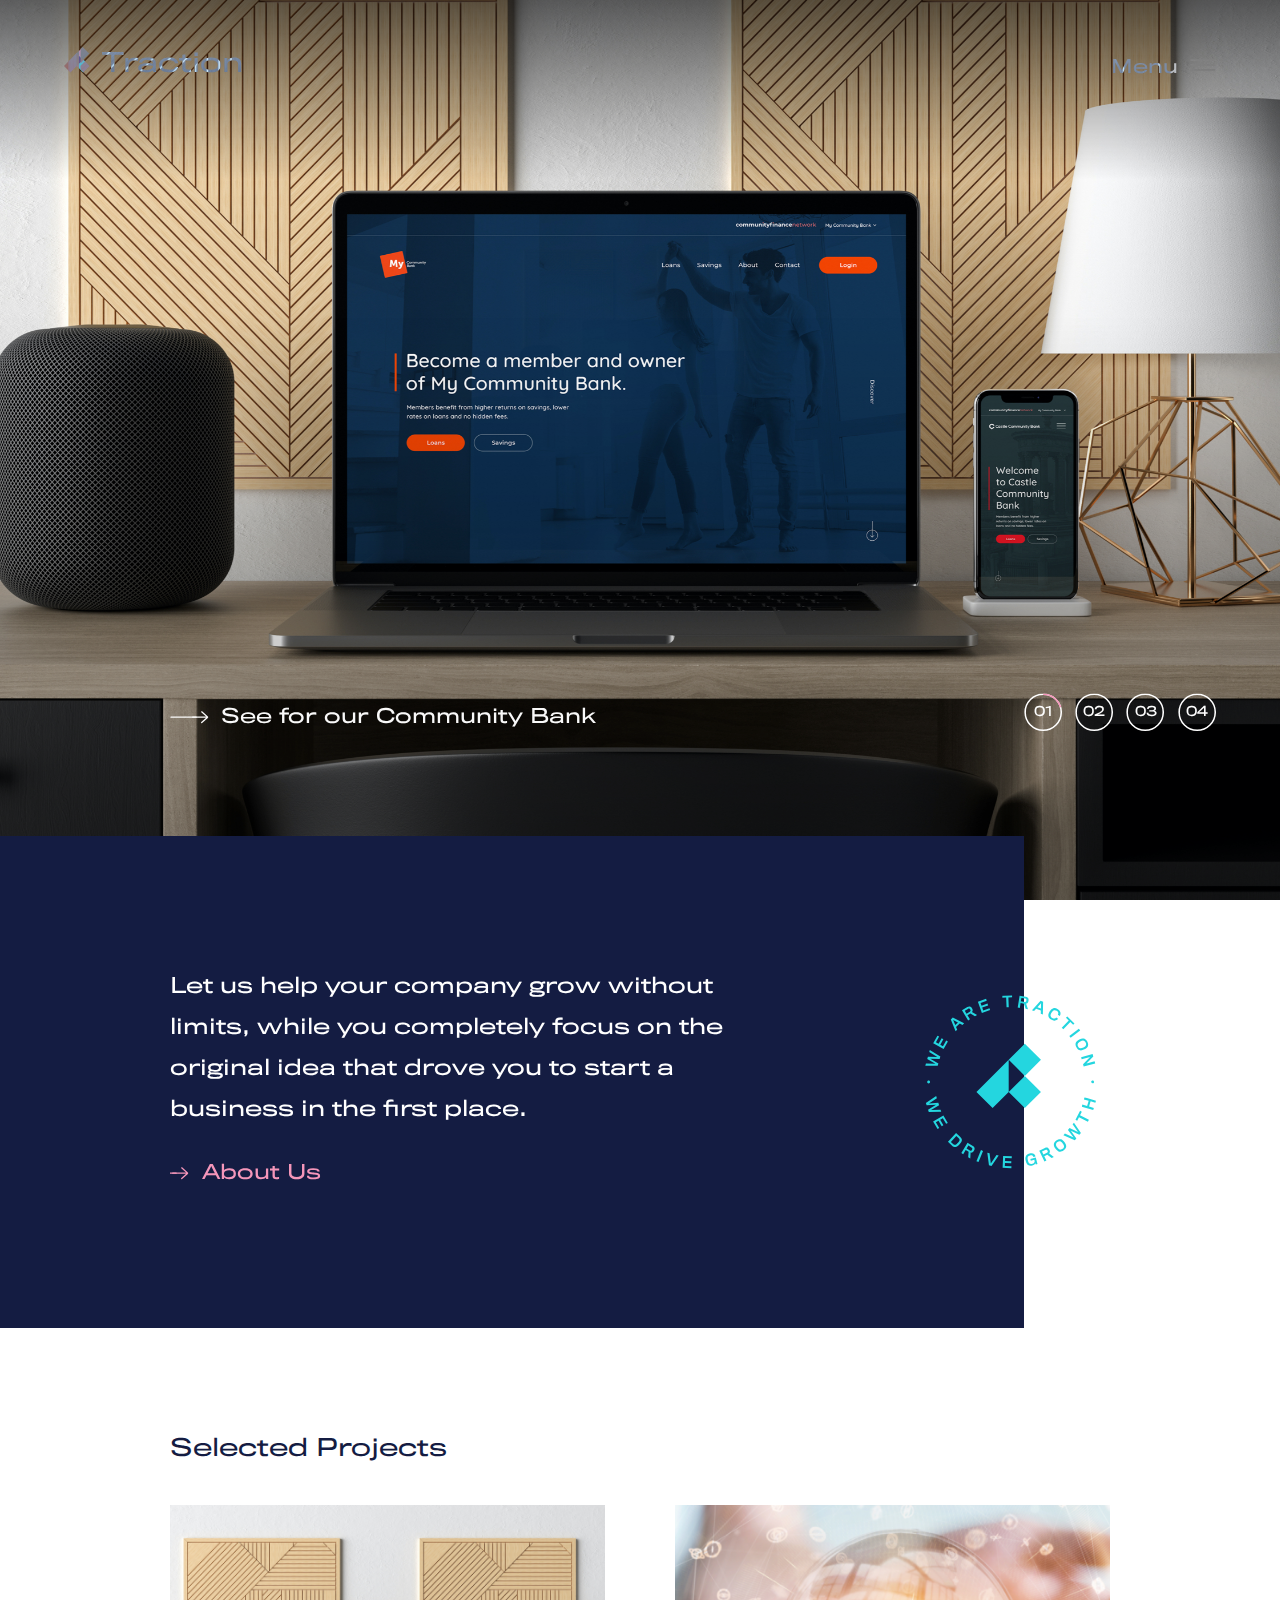
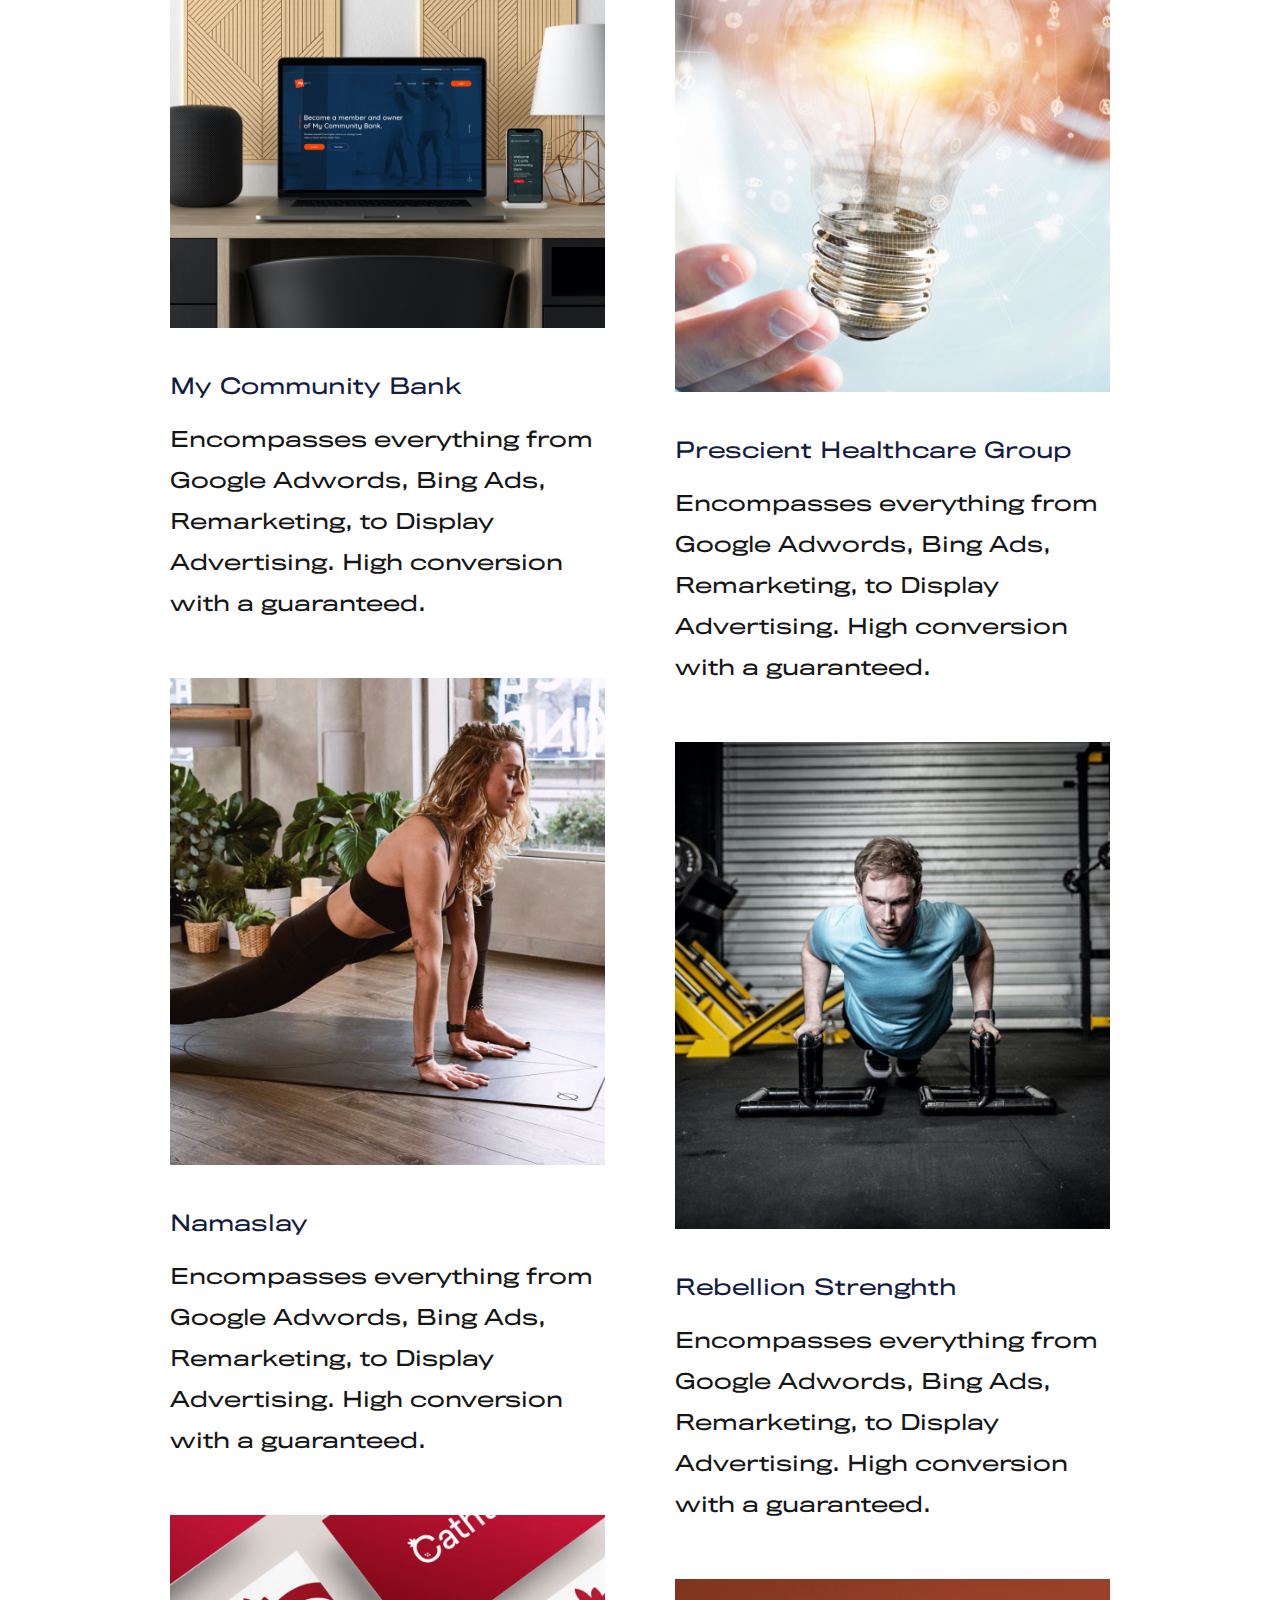
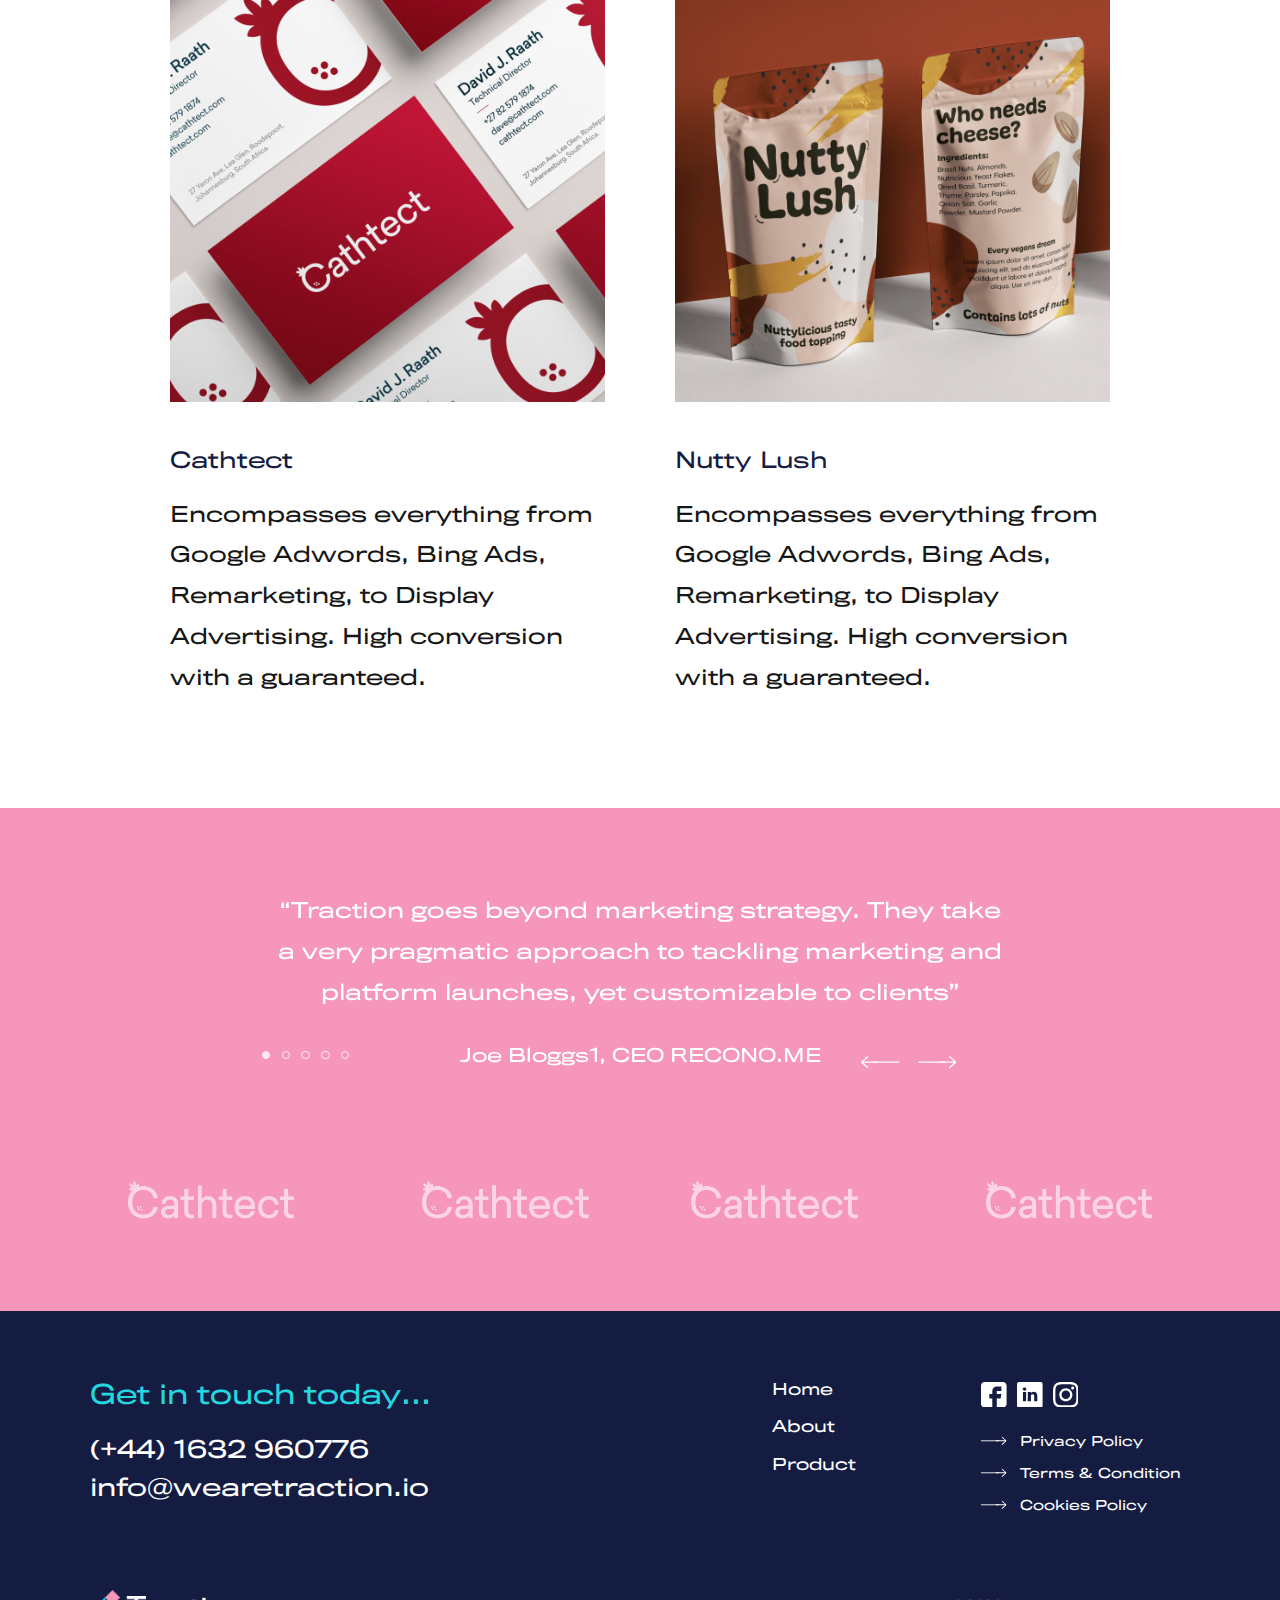
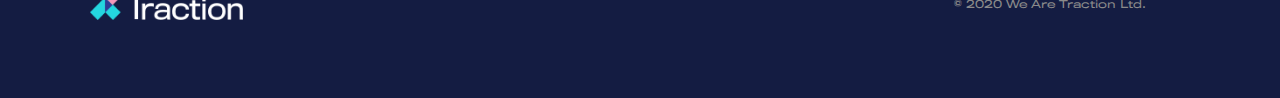
==== commit 0aff8ff9: "PUSH" ====
--- a/frontend/index.html
+++ b/frontend/index.html
@@ -308,7 +308,7 @@
 
             <div class="hero-pagination">
 
-                <a href="#" class="item-pagination">
+                <a href="javascript:void(0)" class="item-pagination">
                     01
 
                     <div class="inner-circle">
@@ -336,7 +336,7 @@
 
 
 
-                <a href="#" class="item-pagination ">
+                <a href="javascript:void(0)" class="item-pagination ">
                     02
 
                     <div class="inner-circle">
@@ -363,7 +363,7 @@
                 </a>
 
 
-                <a href="#" class="item-pagination ">
+                <a href="javascript:void(0)" class="item-pagination ">
                     03
 
                     <div class="inner-circle">
@@ -390,7 +390,7 @@
                 </a>
 
 
-                <a href="#" class="item-pagination ">
+                <a href="javascript:void(0)" class="item-pagination ">
                     04
 
                     <div class="inner-circle">
--- a/assets/css/main.css
+++ b/assets/css/main.css
@@ -7123,16 +7123,46 @@
   height: 100%;
   width: 0%;
   z-index: 2;
-  -webkit-transform: scale(1.15, 1.15);
-          transform: scale(1.15, 1.15);
   overflow: hidden;
 }
 
 .bg-slider img {
   height: 100%;
   width: 100vw;
+  -o-object-fit: cover;
+     object-fit: cover;
   -webkit-transform: scale(1.15, 1.15);
           transform: scale(1.15, 1.15);
+}
+
+.bg-slider::after {
+  position: absolute;
+  content: '';
+  bottom: 0;
+  left: 0;
+  width: 100%;
+  height: 65%;
+  background-image: -webkit-gradient(linear, left bottom, left top, from(black), to(rgba(0, 0, 0, 0)));
+  background-image: linear-gradient(to top, black, rgba(0, 0, 0, 0));
+  z-index: 999;
+  opacity: 35%;
+}
+
+.bg-slider::before {
+  position: absolute;
+  content: '';
+  top: 0;
+  left: 0;
+  width: 100%;
+  height: 20%;
+  background-image: -webkit-gradient(linear, left top, left bottom, from(black), to(rgba(0, 0, 0, 0)));
+  background-image: linear-gradient(to bottom, black, rgba(0, 0, 0, 0));
+  z-index: 999;
+  opacity: 61%;
+}
+
+.elementor img {
+  max-width: 100vw;
 }
 
 /* hover animation */
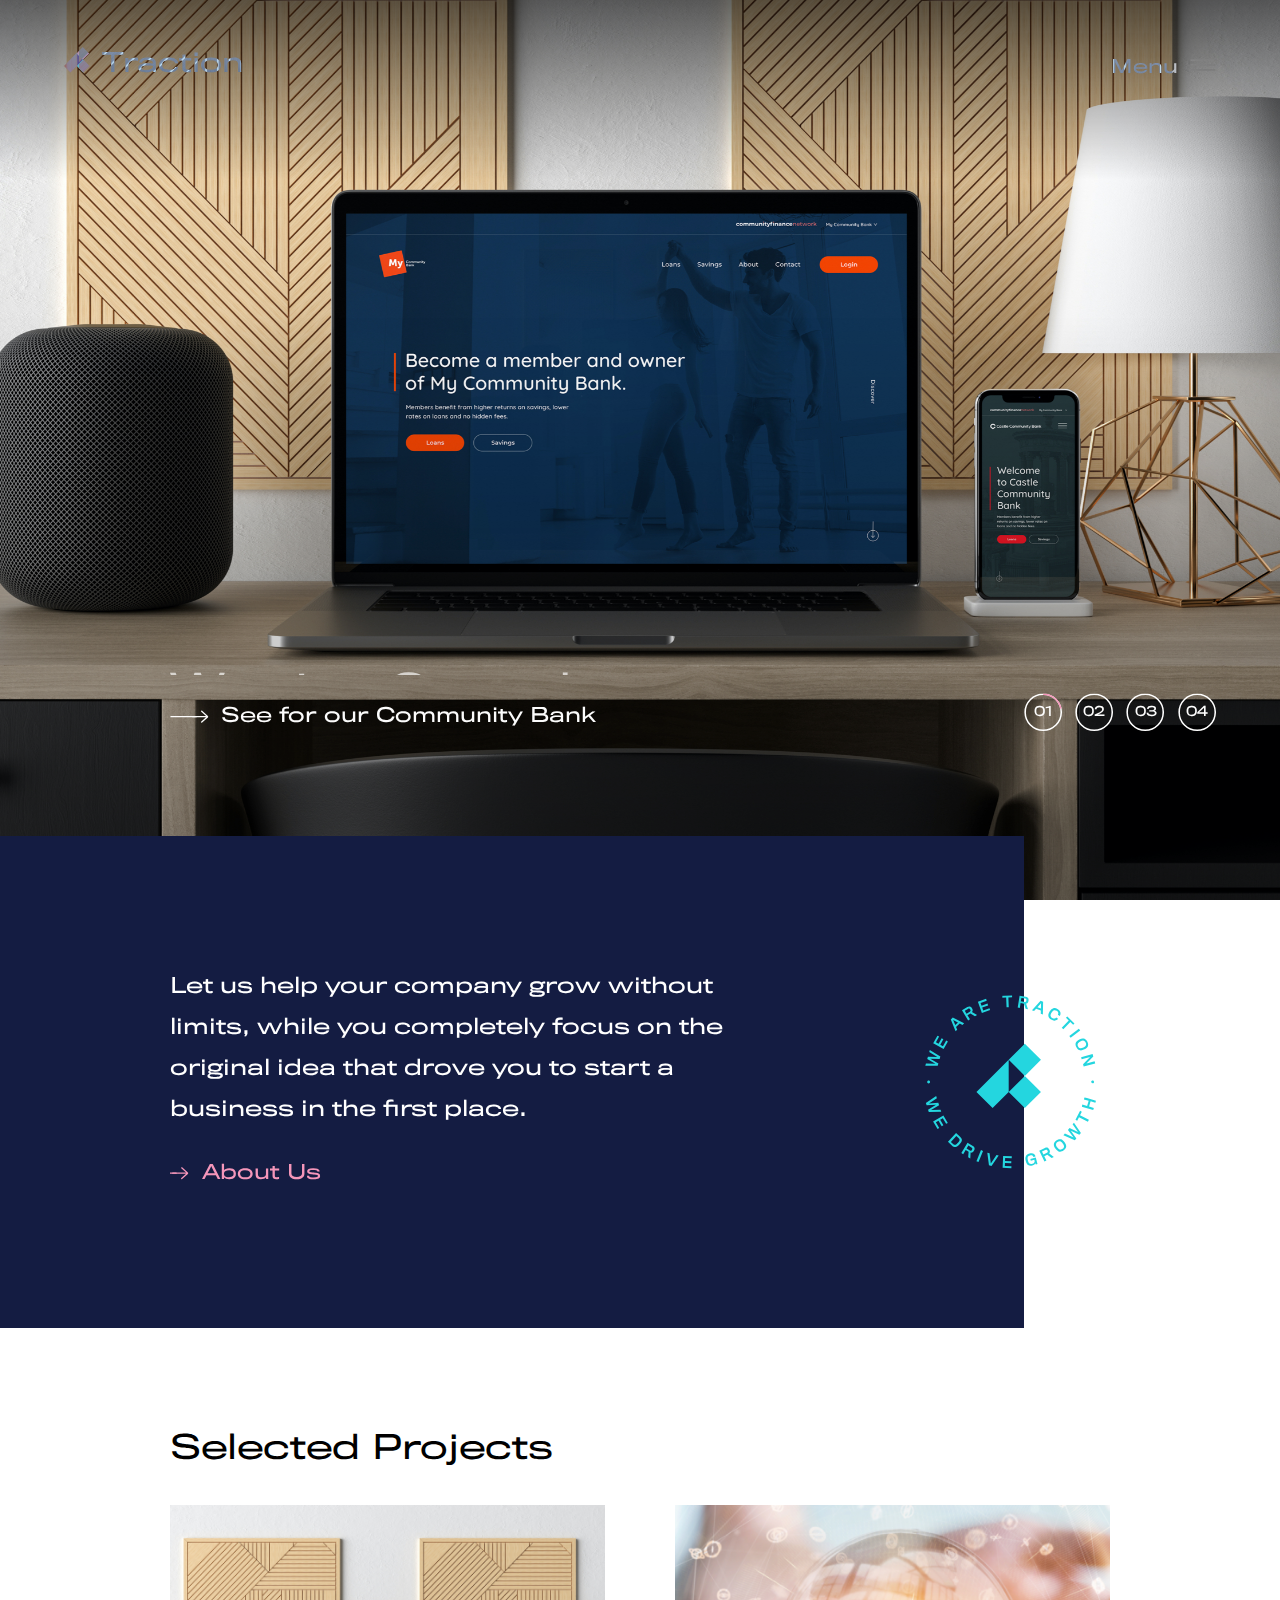
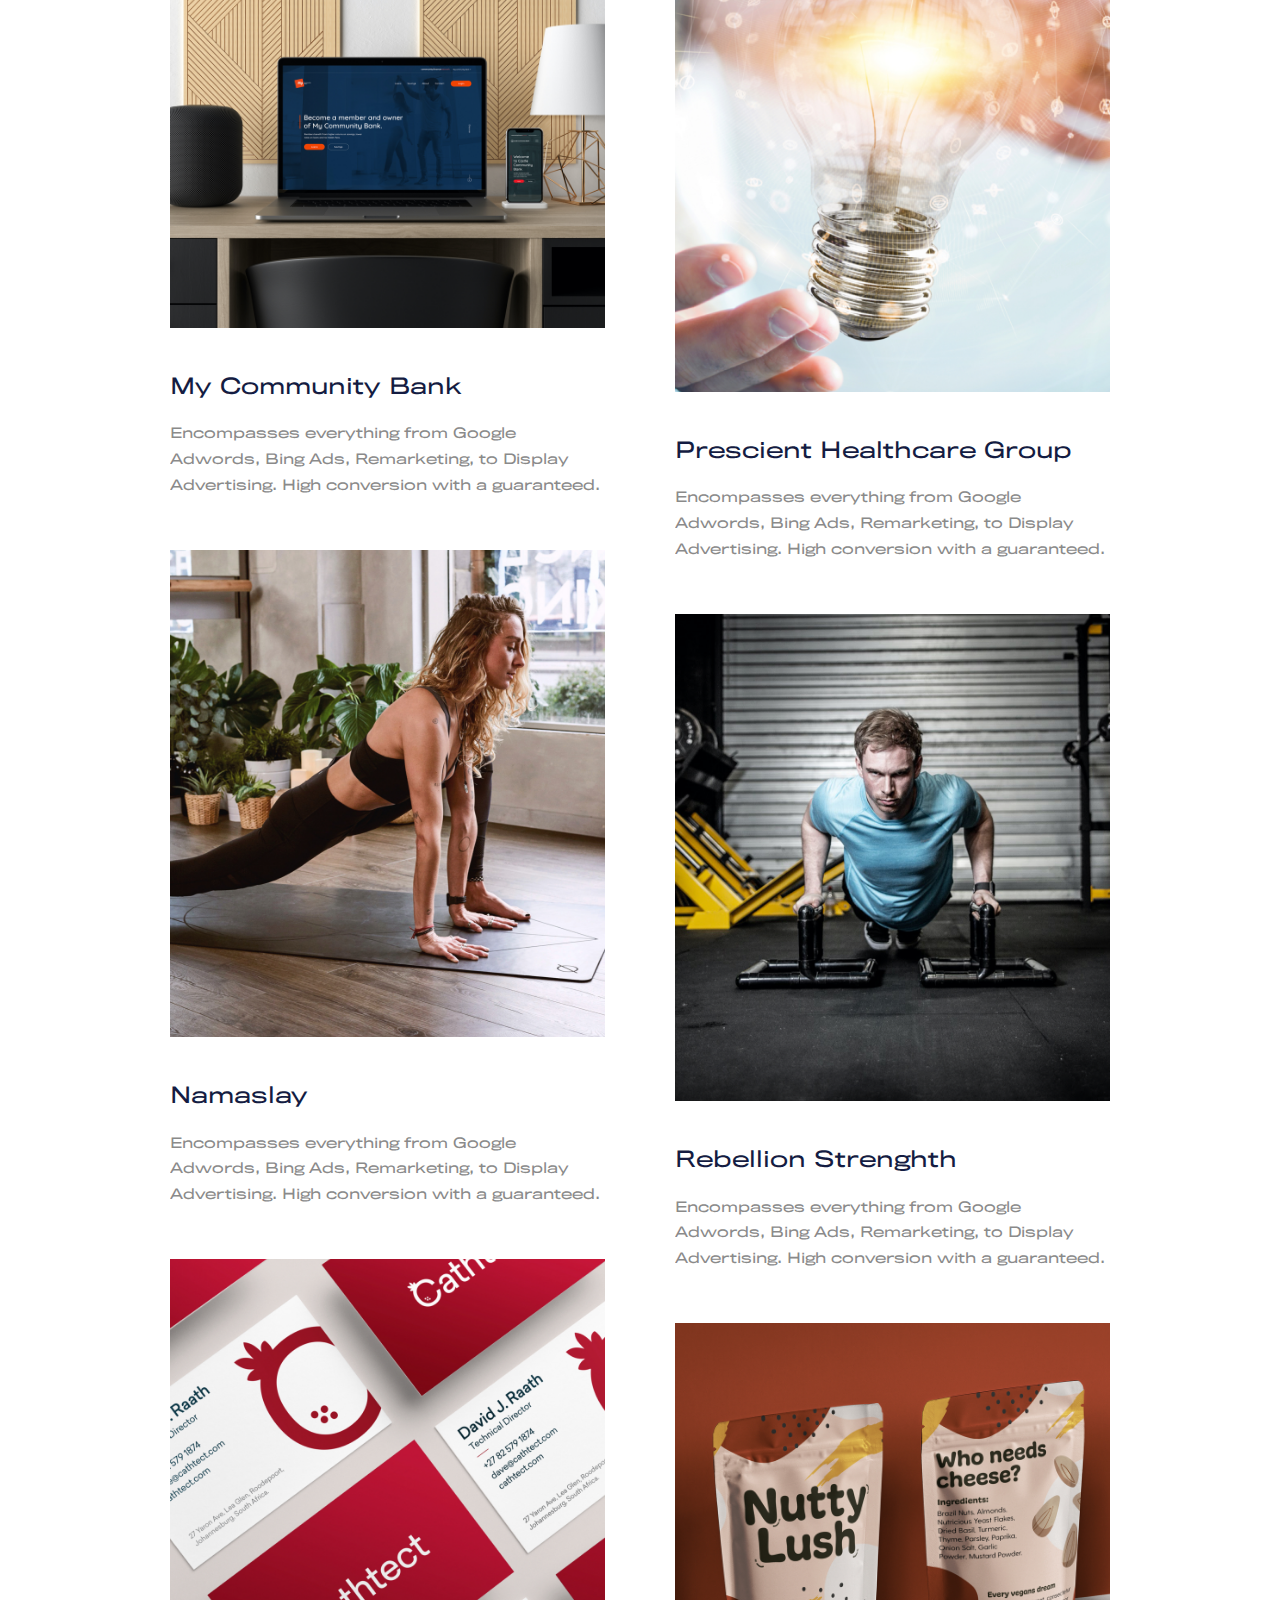
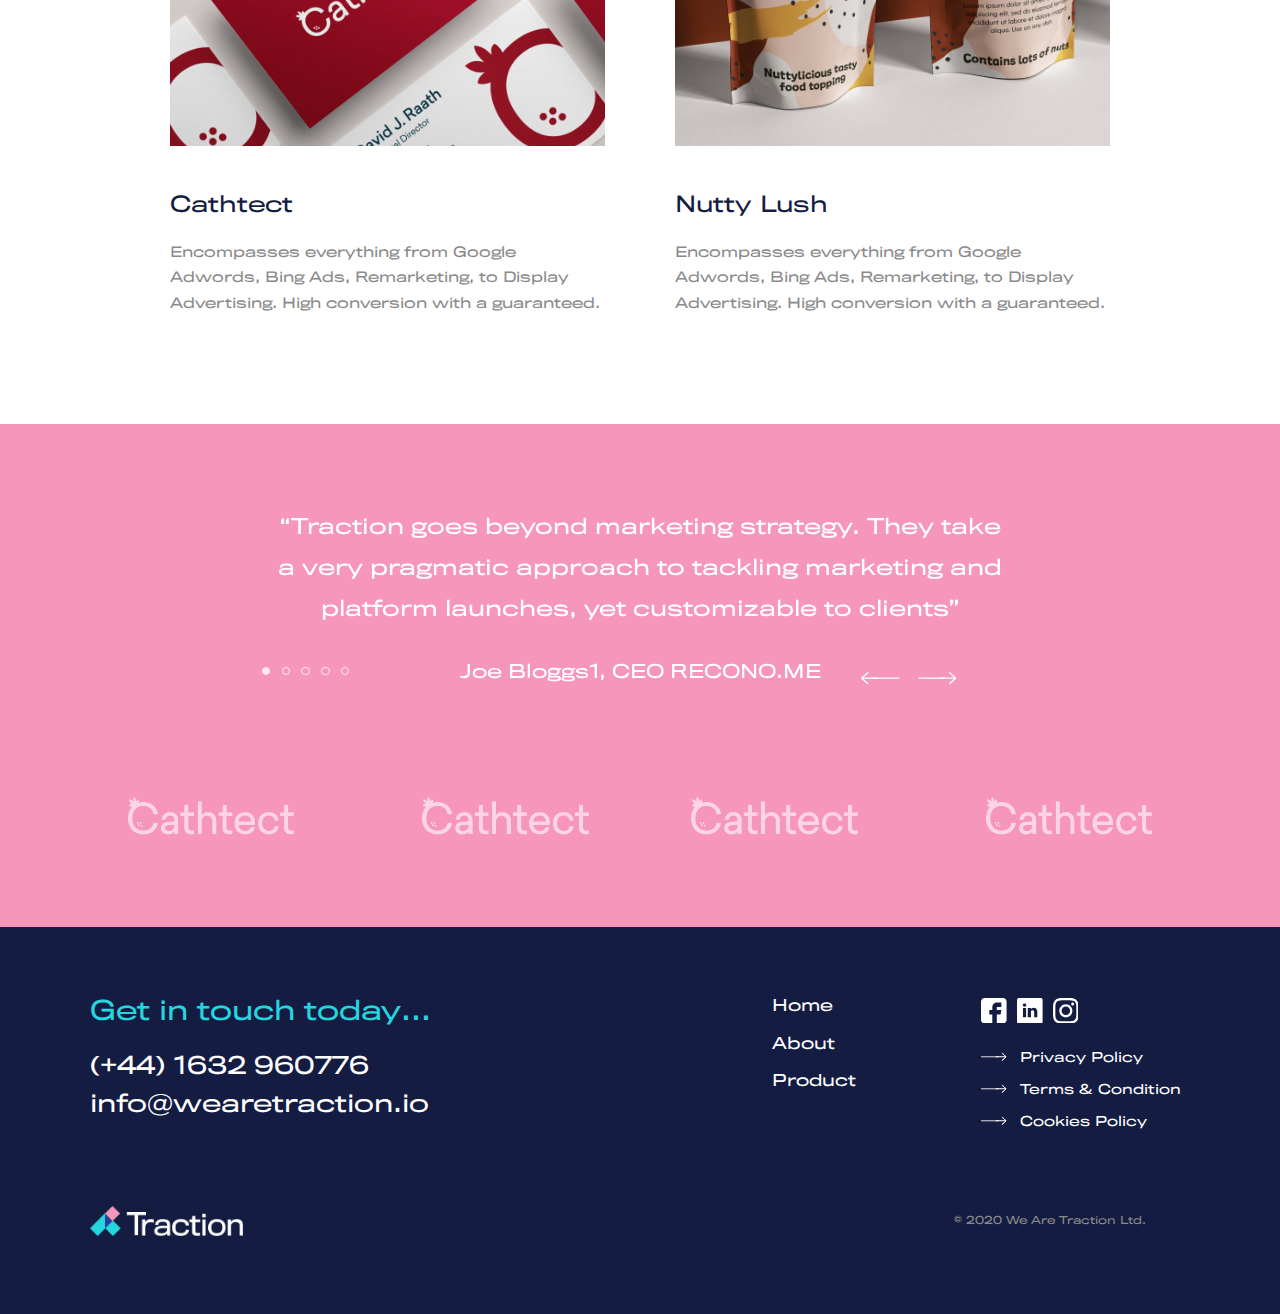
==== commit 40616f7d: "Updated Whole Traction" ====
--- a/frontend/index.html
+++ b/frontend/index.html
@@ -576,9 +576,9 @@
                     </a>
 
                 </div>
-
             </div>
         </section>
+
 
         <section class="featured mdl__wrap --py-12">
             <div class="section-heading">
@@ -591,9 +591,13 @@
                     </div>
                     <div class="featured__content">
                         <h2 class="title">My Community Bank</h2>
-                        <p class="paragraph">Encompasses everything from Google Adwords, Bing Ads, Remarketing, to
-                            Display Advertising.
-                            High conversion with a guaranteed.</p>
+                        <div class="paragraph">
+                            <p>
+                                Encompasses everything from Google Adwords, Bing Ads, Remarketing, to
+                                Display Advertising.
+                                High conversion with a guaranteed.
+                            </p>
+                        </div>
                     </div>
                 </a>
                 <a href="#" class="box">
@@ -602,9 +606,13 @@
                     </div>
                     <div class="featured__content">
                         <h2 class="title">Prescient Healthcare Group</h2>
-                        <p class="paragraph">Encompasses everything from Google Adwords, Bing Ads, Remarketing, to
-                            Display Advertising.
-                            High conversion with a guaranteed.</p>
+                        <div class="paragraph">
+                            <p>
+                                Encompasses everything from Google Adwords, Bing Ads, Remarketing, to
+                                Display Advertising.
+                                High conversion with a guaranteed.
+                            </p>
+                        </div>
                     </div>
                 </a>
                 <a href="#" class="box">
@@ -613,9 +621,13 @@
                     </div>
                     <div class="featured__content">
                         <h2 class="title">Namaslay</h2>
-                        <p class="paragraph">Encompasses everything from Google Adwords, Bing Ads, Remarketing, to
-                            Display Advertising.
-                            High conversion with a guaranteed.</p>
+                        <div class="paragraph">
+                            <p>
+                                Encompasses everything from Google Adwords, Bing Ads, Remarketing, to
+                                Display Advertising.
+                                High conversion with a guaranteed.
+                            </p>
+                        </div>
                     </div>
                 </a>
                 <a href="#" class="box">
@@ -624,9 +636,13 @@
                     </div>
                     <div class="featured__content">
                         <h2 class="title">Rebellion Strenghth</h2>
-                        <p class="paragraph">Encompasses everything from Google Adwords, Bing Ads, Remarketing, to
-                            Display Advertising.
-                            High conversion with a guaranteed.</p>
+                        <div class="paragraph">
+                            <p>
+                                Encompasses everything from Google Adwords, Bing Ads, Remarketing, to
+                                Display Advertising.
+                                High conversion with a guaranteed.
+                            </p>
+                        </div>
                     </div>
                 </a>
                 <a href="#" class="box">
@@ -635,9 +651,13 @@
                     </div>
                     <div class="featured__content">
                         <h2 class="title">Cathtect</h2>
-                        <p class="paragraph">Encompasses everything from Google Adwords, Bing Ads, Remarketing, to
-                            Display Advertising.
-                            High conversion with a guaranteed.</p>
+                        <div class="paragraph">
+                            <p>
+                                Encompasses everything from Google Adwords, Bing Ads, Remarketing, to
+                                Display Advertising.
+                                High conversion with a guaranteed.
+                            </p>
+                        </div>
                     </div>
                 </a>
                 <a href="#" class="box short">
@@ -646,9 +666,13 @@
                     </div>
                     <div class="featured__content">
                         <h2 class="title">Nutty Lush</h2>
-                        <p class="paragraph">Encompasses everything from Google Adwords, Bing Ads, Remarketing, to
-                            Display Advertising.
-                            High conversion with a guaranteed.</p>
+                        <div class="paragraph">
+                            <p>
+                                Encompasses everything from Google Adwords, Bing Ads, Remarketing, to
+                                Display Advertising.
+                                High conversion with a guaranteed.
+                            </p>
+                        </div>
                     </div>
                 </a>
 
--- a/assets/css/main.css
+++ b/assets/css/main.css
@@ -266,6 +266,17 @@
   fill: #000 !important;
 }
 
+@media (max-width: 992px) {
+  .menus-wrapper .toggle-menu span {
+    font-size: 26px;
+  }
+  .menus-wrapper .toggle-menu .svg-wrapper,
+  .menus-wrapper .toggle-menu .svg-wrapper svg {
+    height: 40px;
+    width: 40px;
+  }
+}
+
 .menus-wrapper.mobile .open {
   display: none;
 }
@@ -274,6 +285,12 @@
   display: -webkit-box;
   display: -ms-flexbox;
   display: flex;
+}
+
+@media (max-width: 576px) {
+  .menus-wrapper .toggle-menu span {
+    display: none;
+  }
 }
 
 .button,
@@ -481,6 +498,246 @@
   color: #8A8A8A;
 }
 
+@media (max-width: 992px) {
+  .footer-section .footer__container.upper {
+    -webkit-box-pack: justify;
+        -ms-flex-pack: justify;
+            justify-content: space-between;
+  }
+  .footer-section .footer__container.upper .footer__wrapper.large {
+    max-width: initial;
+  }
+  .footer-section .footer__container.upper .footer__wrapper.large .footer__section.contact .contact-list li:not(:last-child) {
+    margin-bottom: 16px;
+  }
+  .footer-section .footer__container.upper .footer__wrapper.large .footer__section.contact .contact-list li a {
+    font-size: 20px;
+  }
+  .footer-section .footer__container.upper .footer__wrapper.small {
+    -webkit-box-pack: end;
+        -ms-flex-pack: end;
+            justify-content: flex-end;
+  }
+  .footer-section .footer__container.upper .footer__wrapper.small .footer__section.link {
+    display: none;
+  }
+  .footer-section .footer__container.upper .footer__wrapper.small .footer__wrapper__inner.etc .footer__section__inner.extra-links ul li:not(:last-child) {
+    margin-bottom: 16px;
+  }
+  .footer-section .footer__container.upper .footer__wrapper.small .footer__wrapper__inner.etc .footer__section__inner.extra-links ul li a {
+    font-size: 16px;
+  }
+  .footer-section .footer__container.upper .footer__wrapper.small .footer__wrapper__inner.etc .footer__section__inner.extra-links ul li a .svg-wrapper,
+  .footer-section .footer__container.upper .footer__wrapper.small .footer__wrapper__inner.etc .footer__section__inner.extra-links ul li a .svg-wrapper svg {
+    height: 24px;
+    width: 24px;
+  }
+  .footer-section .footer__container.upper .footer__wrapper.small .footer__wrapper__inner.etc .footer__section__inner.social {
+    margin-bottom: 24px;
+  }
+  .footer-section .footer__container.upper .footer__wrapper.small .footer__wrapper__inner.etc .footer__section__inner.social ul li:not(:last-child) {
+    margin-right: 16px;
+  }
+  .footer-section .footer__container.upper .footer__wrapper.small .footer__wrapper__inner.etc .footer__section__inner.social ul li a .svg-wrapper,
+  .footer-section .footer__container.upper .footer__wrapper.small .footer__wrapper__inner.etc .footer__section__inner.social ul li a .svg-wrapper svg {
+    height: 40px;
+    width: 40px;
+  }
+  .footer-section .footer__container.lower .footer__wrapper .footer__section.traction {
+    margin-right: 0;
+  }
+  .footer-section .footer__container.lower .footer__wrapper .footer__section.brand a .img-wrapper {
+    height: auto;
+    width: 200px;
+  }
+}
+
+@media (max-width: 768px) {
+  .footer-section .footer__container.upper {
+    -webkit-box-pack: justify;
+        -ms-flex-pack: justify;
+            justify-content: space-between;
+    -ms-flex-wrap: wrap;
+        flex-wrap: wrap;
+  }
+  .footer-section .footer__container.upper .footer__wrapper.large {
+    width: 100%;
+    max-width: initial;
+  }
+  .footer-section .footer__container.upper .footer__wrapper.large .footer__section.contact {
+    margin-bottom: 40px;
+  }
+  .footer-section .footer__container.upper .footer__wrapper.large .footer__section.contact h2 {
+    font-size: 34px !important;
+    margin-bottom: 24px;
+  }
+  .footer-section .footer__container.upper .footer__wrapper.large .footer__section.contact .contact-list li:not(:last-child) {
+    margin-bottom: 16px;
+  }
+  .footer-section .footer__container.upper .footer__wrapper.large .footer__section.contact .contact-list li a {
+    font-size: 20px;
+  }
+  .footer-section .footer__container.upper .footer__wrapper.small {
+    width: 100%;
+    max-width: 100%;
+    -webkit-box-pack: start;
+        -ms-flex-pack: start;
+            justify-content: flex-start;
+  }
+  .footer-section .footer__container.upper .footer__wrapper.small .footer__section.link {
+    display: none;
+  }
+  .footer-section .footer__container.upper .footer__wrapper.small .footer__wrapper__inner.etc {
+    display: -webkit-box;
+    display: -ms-flexbox;
+    display: flex;
+    -webkit-box-orient: vertical;
+    -webkit-box-direction: normal;
+        -ms-flex-direction: column;
+            flex-direction: column;
+  }
+  .footer-section .footer__container.upper .footer__wrapper.small .footer__wrapper__inner.etc .footer__section__inner.extra-links {
+    -webkit-box-ordinal-group: 2;
+        -ms-flex-order: 1;
+            order: 1;
+    margin-bottom: 40px;
+  }
+  .footer-section .footer__container.upper .footer__wrapper.small .footer__wrapper__inner.etc .footer__section__inner.extra-links ul li:not(:last-child) {
+    margin-bottom: 16px;
+  }
+  .footer-section .footer__container.upper .footer__wrapper.small .footer__wrapper__inner.etc .footer__section__inner.extra-links ul li a {
+    font-size: 18px;
+  }
+  .footer-section .footer__container.upper .footer__wrapper.small .footer__wrapper__inner.etc .footer__section__inner.extra-links ul li a .svg-wrapper,
+  .footer-section .footer__container.upper .footer__wrapper.small .footer__wrapper__inner.etc .footer__section__inner.extra-links ul li a .svg-wrapper svg {
+    height: 24px;
+    width: 24px;
+  }
+  .footer-section .footer__container.upper .footer__wrapper.small .footer__wrapper__inner.etc .footer__section__inner.social {
+    margin-bottom: 24px;
+    -webkit-box-ordinal-group: 3;
+        -ms-flex-order: 2;
+            order: 2;
+  }
+  .footer-section .footer__container.upper .footer__wrapper.small .footer__wrapper__inner.etc .footer__section__inner.social ul li:not(:last-child) {
+    margin-right: 16px;
+  }
+  .footer-section .footer__container.upper .footer__wrapper.small .footer__wrapper__inner.etc .footer__section__inner.social ul li a .svg-wrapper,
+  .footer-section .footer__container.upper .footer__wrapper.small .footer__wrapper__inner.etc .footer__section__inner.social ul li a .svg-wrapper svg {
+    height: 40px;
+    width: 40px;
+  }
+  .footer-section .footer__container.lower .footer__wrapper .footer__section.traction {
+    margin-right: 0;
+  }
+  .footer-section .footer__container.lower .footer__wrapper .footer__section.brand a .img-wrapper {
+    height: auto;
+    width: 200px;
+  }
+}
+
+@media (max-width: 576px) {
+  .footer-section .footer__container.upper {
+    -webkit-box-pack: justify;
+        -ms-flex-pack: justify;
+            justify-content: space-between;
+    -ms-flex-wrap: wrap;
+        flex-wrap: wrap;
+  }
+  .footer-section .footer__container.upper .footer__wrapper.large {
+    width: 100%;
+    max-width: initial;
+  }
+  .footer-section .footer__container.upper .footer__wrapper.large .footer__section.contact {
+    margin-bottom: 40px;
+  }
+  .footer-section .footer__container.upper .footer__wrapper.large .footer__section.contact h2 {
+    font-size: 26px !important;
+    margin-bottom: 24px;
+  }
+  .footer-section .footer__container.upper .footer__wrapper.large .footer__section.contact .contact-list li:not(:last-child) {
+    margin-bottom: 16px;
+  }
+  .footer-section .footer__container.upper .footer__wrapper.large .footer__section.contact .contact-list li a {
+    font-size: 16px;
+  }
+  .footer-section .footer__container.upper .footer__wrapper.small {
+    width: 100%;
+    max-width: 100%;
+    -webkit-box-pack: start;
+        -ms-flex-pack: start;
+            justify-content: flex-start;
+  }
+  .footer-section .footer__container.upper .footer__wrapper.small .footer__section.link {
+    display: none;
+  }
+  .footer-section .footer__container.upper .footer__wrapper.small .footer__wrapper__inner.etc {
+    display: -webkit-box;
+    display: -ms-flexbox;
+    display: flex;
+    -webkit-box-orient: vertical;
+    -webkit-box-direction: normal;
+        -ms-flex-direction: column;
+            flex-direction: column;
+  }
+  .footer-section .footer__container.upper .footer__wrapper.small .footer__wrapper__inner.etc .footer__section__inner.extra-links {
+    -webkit-box-ordinal-group: 2;
+        -ms-flex-order: 1;
+            order: 1;
+    margin-bottom: 40px;
+  }
+  .footer-section .footer__container.upper .footer__wrapper.small .footer__wrapper__inner.etc .footer__section__inner.extra-links ul li:not(:last-child) {
+    margin-bottom: 16px;
+  }
+  .footer-section .footer__container.upper .footer__wrapper.small .footer__wrapper__inner.etc .footer__section__inner.extra-links ul li a {
+    font-size: 16px;
+  }
+  .footer-section .footer__container.upper .footer__wrapper.small .footer__wrapper__inner.etc .footer__section__inner.extra-links ul li a .svg-wrapper,
+  .footer-section .footer__container.upper .footer__wrapper.small .footer__wrapper__inner.etc .footer__section__inner.extra-links ul li a .svg-wrapper svg {
+    height: 24px;
+    width: 24px;
+  }
+  .footer-section .footer__container.upper .footer__wrapper.small .footer__wrapper__inner.etc .footer__section__inner.social {
+    margin-bottom: 24px;
+    -webkit-box-ordinal-group: 3;
+        -ms-flex-order: 2;
+            order: 2;
+  }
+  .footer-section .footer__container.upper .footer__wrapper.small .footer__wrapper__inner.etc .footer__section__inner.social ul li:not(:last-child) {
+    margin-right: 16px;
+  }
+  .footer-section .footer__container.upper .footer__wrapper.small .footer__wrapper__inner.etc .footer__section__inner.social ul li a .svg-wrapper,
+  .footer-section .footer__container.upper .footer__wrapper.small .footer__wrapper__inner.etc .footer__section__inner.social ul li a .svg-wrapper svg {
+    height: 40px;
+    width: 40px;
+  }
+  .footer-section .footer__container.lower .footer__wrapper {
+    display: -webkit-box;
+    display: -ms-flexbox;
+    display: flex;
+    -webkit-box-align: start;
+        -ms-flex-align: start;
+            align-items: flex-start;
+    -webkit-box-pack: start;
+        -ms-flex-pack: start;
+            justify-content: flex-start;
+    -webkit-box-orient: vertical;
+    -webkit-box-direction: normal;
+        -ms-flex-direction: column;
+            flex-direction: column;
+  }
+  .footer-section .footer__container.lower .footer__wrapper .footer__section.traction {
+    margin-right: 0;
+  }
+  .footer-section .footer__container.lower .footer__wrapper .footer__section.brand {
+    margin-bottom: 24px;
+  }
+  .footer-section .footer__container.lower .footer__wrapper .footer__section.brand a .img-wrapper {
+    height: auto;
+    width: 160px;
+  }
+}
+
 /* forms */
 h1,
 h2,
@@ -509,6 +766,25 @@
 
 h3 {
   font-size: 1.4vw;
+}
+
+@media (max-width: 992px) {
+  h1 {
+    font-size: 32px !important;
+    line-height: initial;
+  }
+  h2 {
+    font-size: 26px !important;
+    line-height: initial;
+  }
+  h3 {
+    font-size: 22px !important;
+    line-height: initial;
+  }
+  h4 {
+    font-size: 20px !important;
+    line-height: initial;
+  }
 }
 
 input {
@@ -595,6 +871,30 @@
 a.arrow-link .svg-wrapper svg {
   height: 3vw;
   width: 3vw;
+}
+
+@media (max-width: 992px) {
+  a.arrow-link {
+    margin-left: 0 !important;
+    font-size: 20px;
+  }
+  a.arrow-link .svg-wrapper,
+  a.arrow-link .svg-wrapper svg {
+    height: 40px;
+    width: 40px;
+  }
+}
+
+@media (max-width: 576px) {
+  a.arrow-link {
+    margin-left: 0 !important;
+    font-size: 16px;
+    line-height: 1.6em;
+  }
+  a.arrow-link .svg-wrapper,
+  a.arrow-link .svg-wrapper svg {
+    display: none;
+  }
 }
 
 ul,
@@ -789,6 +1089,29 @@
   fill: #8A8A8A;
 }
 
+@media (max-width: 992px) {
+  .navigation__wrapper__inner {
+    -webkit-box-orient: vertical;
+    -webkit-box-direction: normal;
+        -ms-flex-direction: column;
+            flex-direction: column;
+  }
+  .navigation__wrapper__inner .navigation__contact {
+    margin-bottom: 16px;
+  }
+  .navigation__wrapper__inner .navigation__contact ul li {
+    margin-bottom: 8px;
+  }
+  .navigation__wrapper__inner .navigation__contact ul li a {
+    font-size: 22px;
+  }
+  .navigation__wrapper__inner .navigation__social ul li a .svg-wrapper,
+  .navigation__wrapper__inner .navigation__social ul li a .svg-wrapper svg {
+    height: 40px;
+    width: 40px;
+  }
+}
+
 .navigation .overlay {
   z-index: -1;
   content: '';
@@ -803,6 +1126,27 @@
   transition: all 1.2s;
 }
 
+@media (max-width: 992px) {
+  .navigation__wrapper .navigation__links ul li {
+    text-align: center;
+  }
+  .navigation__wrapper .navigation__links ul li a {
+    font-size: 40px;
+  }
+}
+
+@media (max-width: 768px) {
+  .navigation__wrapper .navigation__links ul li {
+    text-align: center;
+  }
+  .navigation__wrapper .navigation__links ul li a {
+    font-size: 40px;
+  }
+  .navigation__wrapper .navigation__wrapper__inner {
+    bottom: 30px;
+  }
+}
+
 p {
   margin: 0;
   font-size: 1.6vw;
@@ -811,6 +1155,13 @@
   color: #161616;
 }
 
+@media (max-width: 992px) {
+  p {
+    font-size: 16px !important;
+    line-height: 1.6em !important;
+  }
+}
+
 /* table */
 .mdl__wrap {
   width: 73.5% !important;
@@ -823,6 +1174,19 @@
   width: 86% !important;
 }
 
+@media (max-width: 992px) {
+  .mdl__wrap {
+    width: 88% !important;
+  }
+}
+
+@media (max-width: 768px) {
+  .mdl__wrap {
+    padding-top: 10.41667vw !important;
+    padding-bottom: 10.41667vw !important;
+  }
+}
+
 /* container */
 .--my-0 {
   padding-top: 0vw;
@@ -6170,9 +6534,9 @@
   margin-bottom: 3vw;
 }
 
-.section-heading h2 {
+.section-heading h1 {
   color: #141C42;
-  font-size: 1.8vw;
+  font-size: 2.4vw;
 }
 
 .hero {
@@ -6245,9 +6609,93 @@
   margin-bottom: 2vw;
 }
 
+@media (max-width: 992px) {
+  .hero {
+    height: 100vh;
+  }
+  .hero .mdl__wrap {
+    -webkit-box-align: center;
+        -ms-flex-align: center;
+            align-items: center;
+  }
+  .hero .mdl__wrap .hero-content {
+    width: 100%;
+    display: -webkit-box;
+    display: -ms-flexbox;
+    display: flex;
+    -webkit-box-align: center;
+        -ms-flex-align: center;
+            align-items: center;
+    -webkit-box-pack: center;
+        -ms-flex-pack: center;
+            justify-content: center;
+    -webkit-box-orient: vertical;
+    -webkit-box-direction: normal;
+        -ms-flex-direction: column;
+            flex-direction: column;
+  }
+  .hero .mdl__wrap .hero-content .hero-text {
+    text-align: center;
+  }
+  .hero .mdl__wrap .hero-content .hero-text .title {
+    padding: 0;
+  }
+  .hero .mdl__wrap .hero-content .hero-text .title h1 {
+    font-size: 62px !important;
+    line-height: initial !important;
+  }
+  .hero .mdl__wrap .hero-content .hero-text a {
+    font-size: 22px;
+    display: -webkit-box;
+    display: -ms-flexbox;
+    display: flex;
+    -webkit-box-align: center;
+        -ms-flex-align: center;
+            align-items: center;
+    -webkit-box-pack: center;
+        -ms-flex-pack: center;
+            justify-content: center;
+    -webkit-box-orient: vertical;
+    -webkit-box-direction: normal;
+        -ms-flex-direction: column;
+            flex-direction: column;
+  }
+  .hero .mdl__wrap .hero-content .hero-text a .svg-wrapper {
+    -webkit-transform: rotate(270deg);
+            transform: rotate(270deg);
+    margin-top: 16px;
+    -webkit-box-ordinal-group: 3;
+        -ms-flex-order: 2;
+            order: 2;
+  }
+  .hero .mdl__wrap .hero-content .hero-text a .svg-wrapper,
+  .hero .mdl__wrap .hero-content .hero-text a .svg-wrapper svg {
+    height: 40px;
+    width: 40px;
+  }
+  .hero .background::after {
+    height: 100%;
+  }
+  .hero .background::before {
+    height: 100%;
+  }
+}
+
 @media (max-width: 768px) {
-  .hero {
-    height: 40vh;
+  .hero .mdl__wrap .hero-content {
+    margin-top: -50px;
+  }
+  .hero .mdl__wrap .hero-content .hero-text .title {
+    margin-bottom: 16px;
+  }
+  .hero .mdl__wrap .hero-content .hero-text .title h1 {
+    font-size: 48px !important;
+    line-height: initial !important;
+  }
+  .hero .mdl__wrap .hero-content .hero-text a {
+    font-size: 20px;
+    margin-top: 32px;
+    line-height: 1.6em;
   }
 }
 
@@ -6290,6 +6738,23 @@
   top: 3vw;
   left: 5vw;
   z-index: 99999999999;
+}
+
+@media (max-width: 992px) {
+  .branding .svg-wrapper,
+  .branding .svg-wrapper svg {
+    height: 50px;
+    width: 50px;
+  }
+  .branding .brand-text {
+    font-size: 32px;
+  }
+}
+
+@media (max-width: 576px) {
+  .branding .brand-text {
+    display: none;
+  }
 }
 
 .hero-pagination {
@@ -6377,6 +6842,23 @@
   stroke-dasharray: 160px;
 }
 
+@media (max-width: 992px) {
+  .hero-pagination {
+    width: 100%;
+    right: initial;
+  }
+  .hero-pagination a {
+    font-size: 22px;
+  }
+  .hero-pagination a:not(:last-child) {
+    margin-right: 24px;
+  }
+  .hero-pagination a, .hero-pagination .inner-circle, .hero-pagination .outer-circle, .hero-pagination .inner-circle svg, .hero-pagination .outer-circle svg {
+    height: 50px !important;
+    width: 50px !important;
+  }
+}
+
 .featured-slider {
   height: 100%;
   width: 100%;
@@ -6466,6 +6948,45 @@
 
 .description .mdl__wrap .content-wrapper .arrow-link .svg-wrapper line {
   stroke: #F596BA;
+}
+
+@media (max-width: 992px) {
+  .description .mdl__wrap .content-wrapper p {
+    font-size: 24px !important;
+  }
+}
+
+@media (max-width: 768px) {
+  .description {
+    overflow: hidden;
+  }
+  .description .background.rotating-logo {
+    width: 100%;
+  }
+  .description .background.rotating-logo .svg-wrapper,
+  .description .background.rotating-logo .svg-wrapper svg {
+    height: 140px;
+    width: 140px;
+  }
+  .description .mdl__wrap .content-wrapper {
+    max-width: 80%;
+  }
+  .description .mdl__wrap .content-wrapper p {
+    font-size: 20px !important;
+  }
+}
+
+@media (max-width: 576px) {
+  .description .background.rotating-logo {
+    width: 100%;
+  }
+  .description .background.rotating-logo .svg-wrapper,
+  .description .background.rotating-logo .svg-wrapper svg {
+    display: none;
+  }
+  .description .mdl__wrap .content-wrapper {
+    max-width: 100%;
+  }
 }
 
 .featured .featured-box {
@@ -6544,7 +7065,40 @@
     float: none !important;
   }
   .featured .featured-box .box:not(:last-child) {
-    margin-bottom: 4vw;
+    margin-bottom: 40px;
+  }
+}
+
+@media (max-width: 992px) {
+  .featured .featured-box .box {
+    max-width: 48%;
+  }
+}
+
+@media (max-width: 768px) {
+  .featured .featured-box .box {
+    max-width: 100%;
+  }
+  .featured .featured-box .box.short .featured__image {
+    height: 60vw;
+  }
+  .featured .featured-box .box .featured__image {
+    height: 60vw;
+  }
+}
+
+@media (max-width: 576px) {
+  .featured .featured-box {
+    margin-top: 24px;
+  }
+  .featured .featured-box .box {
+    max-width: 100%;
+  }
+  .featured .featured-box .box.short .featured__image {
+    height: 80vw;
+  }
+  .featured .featured-box .box .featured__image {
+    height: 80vw;
   }
 }
 
@@ -6607,6 +7161,47 @@
 
 .testimonial .testimonial__wrapper .testimonial__section .mdl__wrap .testimonial__carousel.control .testimonial__carousel__right {
   margin-right: .5vw;
+}
+
+@media (max-width: 992px) {
+  .testimonial .testimonial__wrapper .testimonial__section .mdl__wrap .testimonial__carousel__item__quote {
+    max-width: 100%;
+  }
+  .testimonial .testimonial__wrapper .testimonial__section .mdl__wrap .testimonial__carousel__item__quote p {
+    font-size: 24px !important;
+  }
+  .testimonial .testimonial__wrapper .testimonial__section .mdl__wrap .testimonial__carousel__item__name {
+    max-width: 100%;
+  }
+  .testimonial .testimonial__wrapper .testimonial__section .mdl__wrap .testimonial__carousel__item__name h3 {
+    line-height: 1.5em;
+  }
+  .testimonial .testimonial__wrapper .testimonial__section .mdl__wrap .testimonial__carousel.control {
+    display: none;
+  }
+}
+
+@media (max-width: 768px) {
+  .testimonial .testimonial__wrapper .testimonial__section .mdl__wrap .testimonial__carousel__item__quote {
+    max-width: 100%;
+  }
+  .testimonial .testimonial__wrapper .testimonial__section .mdl__wrap .testimonial__carousel__item__quote p {
+    font-size: 16px !important;
+    margin-bottom: 24px;
+  }
+  .testimonial .testimonial__wrapper .testimonial__section .mdl__wrap .testimonial__carousel__item__name {
+    max-width: 100%;
+  }
+  .testimonial .testimonial__wrapper .testimonial__section .mdl__wrap .testimonial__carousel.control {
+    display: none;
+  }
+}
+
+@media (max-width: 576px) {
+  .testimonial {
+    padding-bottom: 13.8889vw;
+    padding-top: 13.8889vw;
+  }
 }
 
 .marquee__section {
@@ -6672,6 +7267,12 @@
      object-position: center center;
 }
 
+@media (max-width: 992px) {
+  .marquee__section .marquee__section__track .img-wrapper {
+    width: 25vw;
+  }
+}
+
 .page__content {
   margin-bottom: 13.8889vw;
 }
@@ -7000,17 +7601,32 @@
   left: 7vw !important;
 }
 
+@media (max-width: 992px) {
+  .testimonial .slick-dots {
+    display: none !important;
+  }
+}
+
 .testimonial .slick-dotted.slick-slider {
   margin-bottom: 0 !important;
 }
 
-.arrow-link {
+.hero .arrow-link {
   overflow: hidden;
+  visibility: hidden;
 }
 
 .title {
   padding-top: 1vw;
   overflow-y: hidden;
+}
+
+.title .title-first-line {
+  visibility: hidden;
+}
+
+.title .title-second-line {
+  visibility: hidden;
 }
 
 .title:not(:last-child) {
@@ -7112,18 +7728,11 @@
 }
 
 .bg-slider {
-  position: absolute;
-  height: 100%;
-  width: 0;
-  background-color: black;
-  z-index: 1000;
-}
-
-.bg-slider {
   height: 100%;
   width: 0%;
-  z-index: 2;
   overflow: hidden;
+  position: absolute;
+  z-index: 99999;
 }
 
 .bg-slider img {
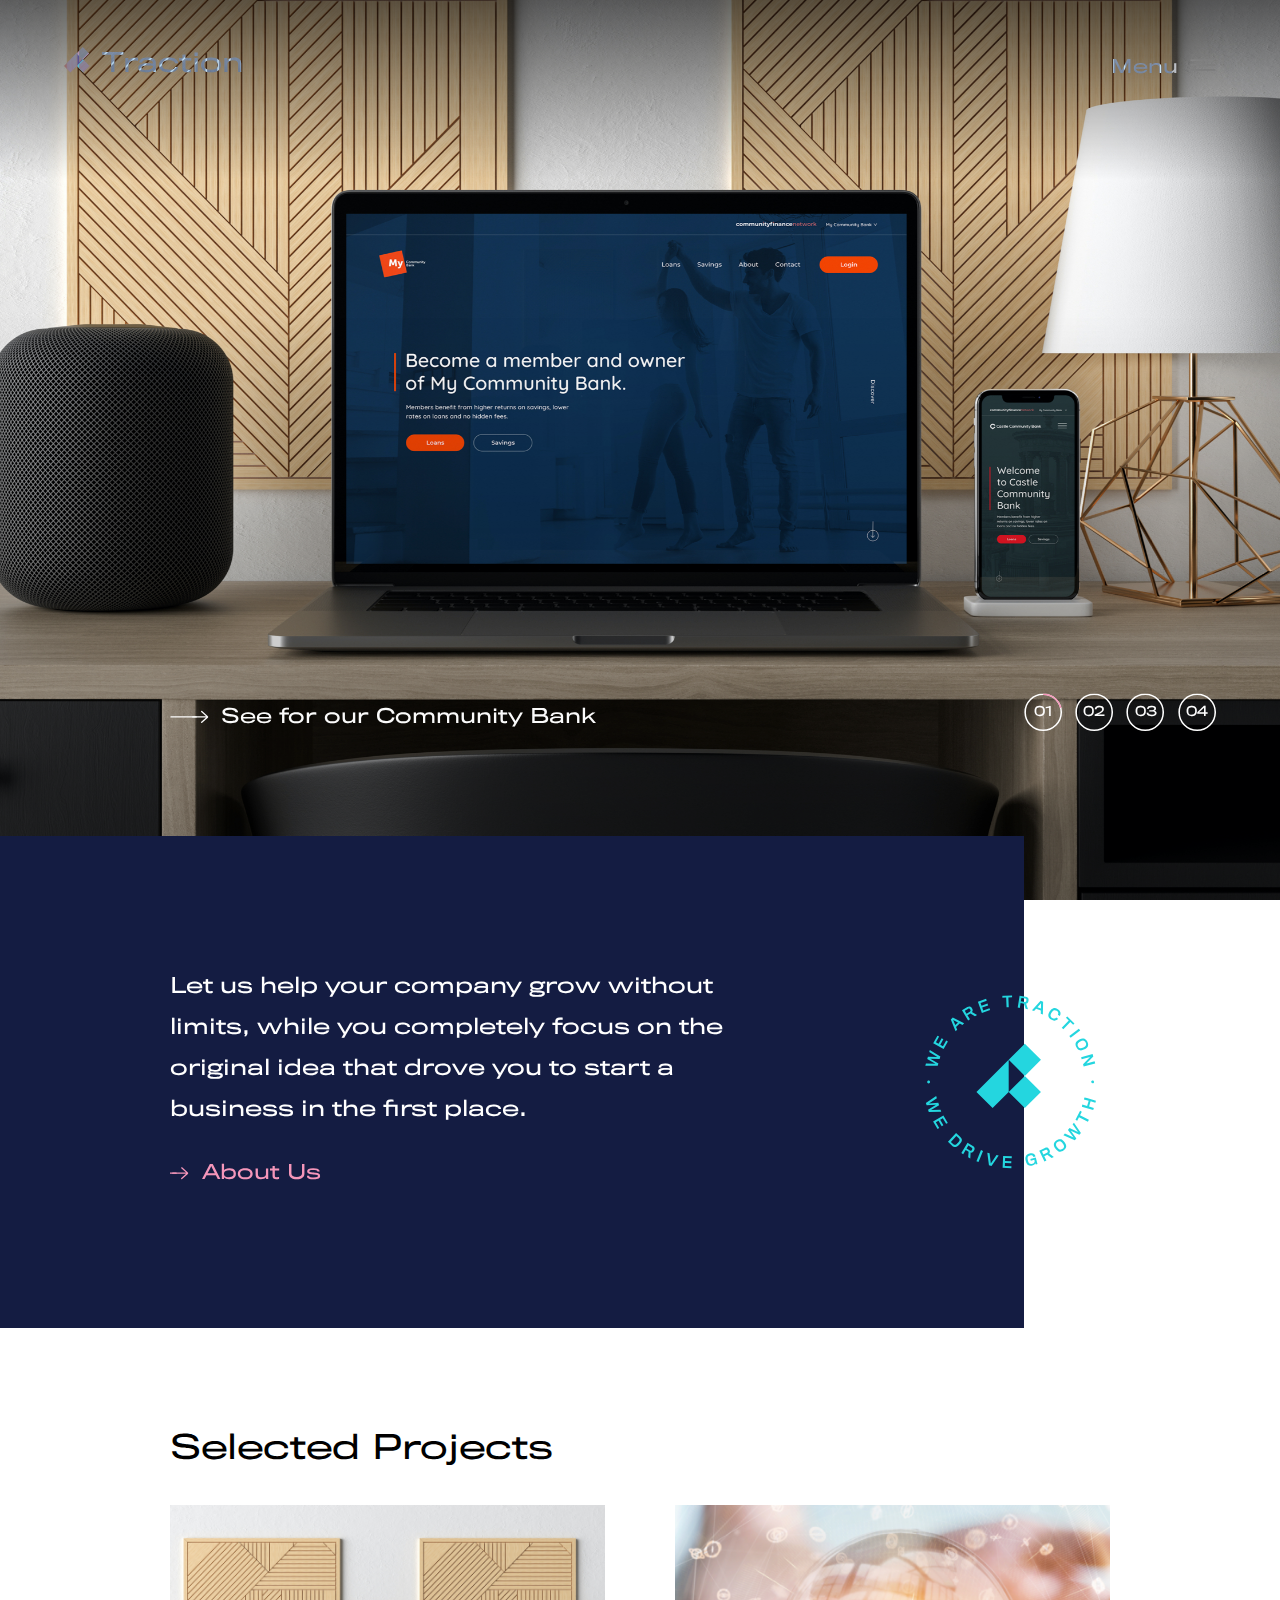
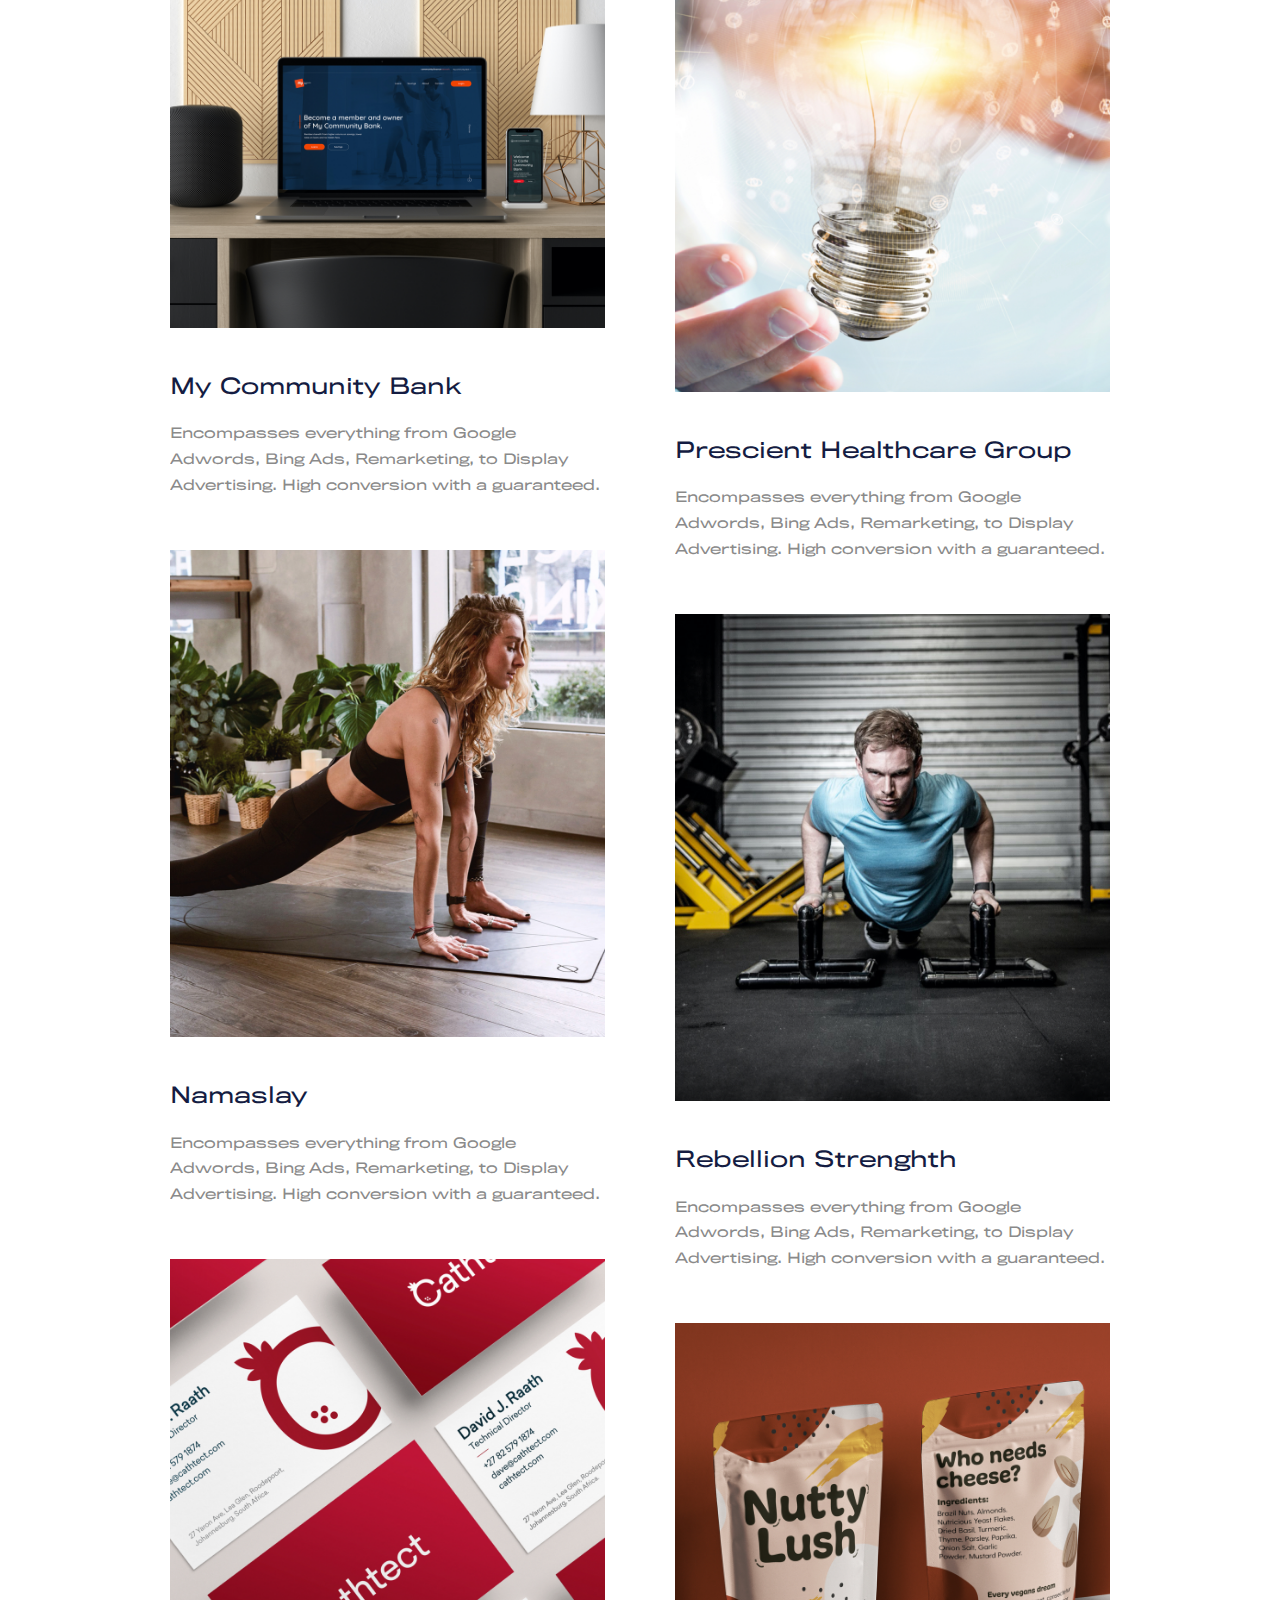
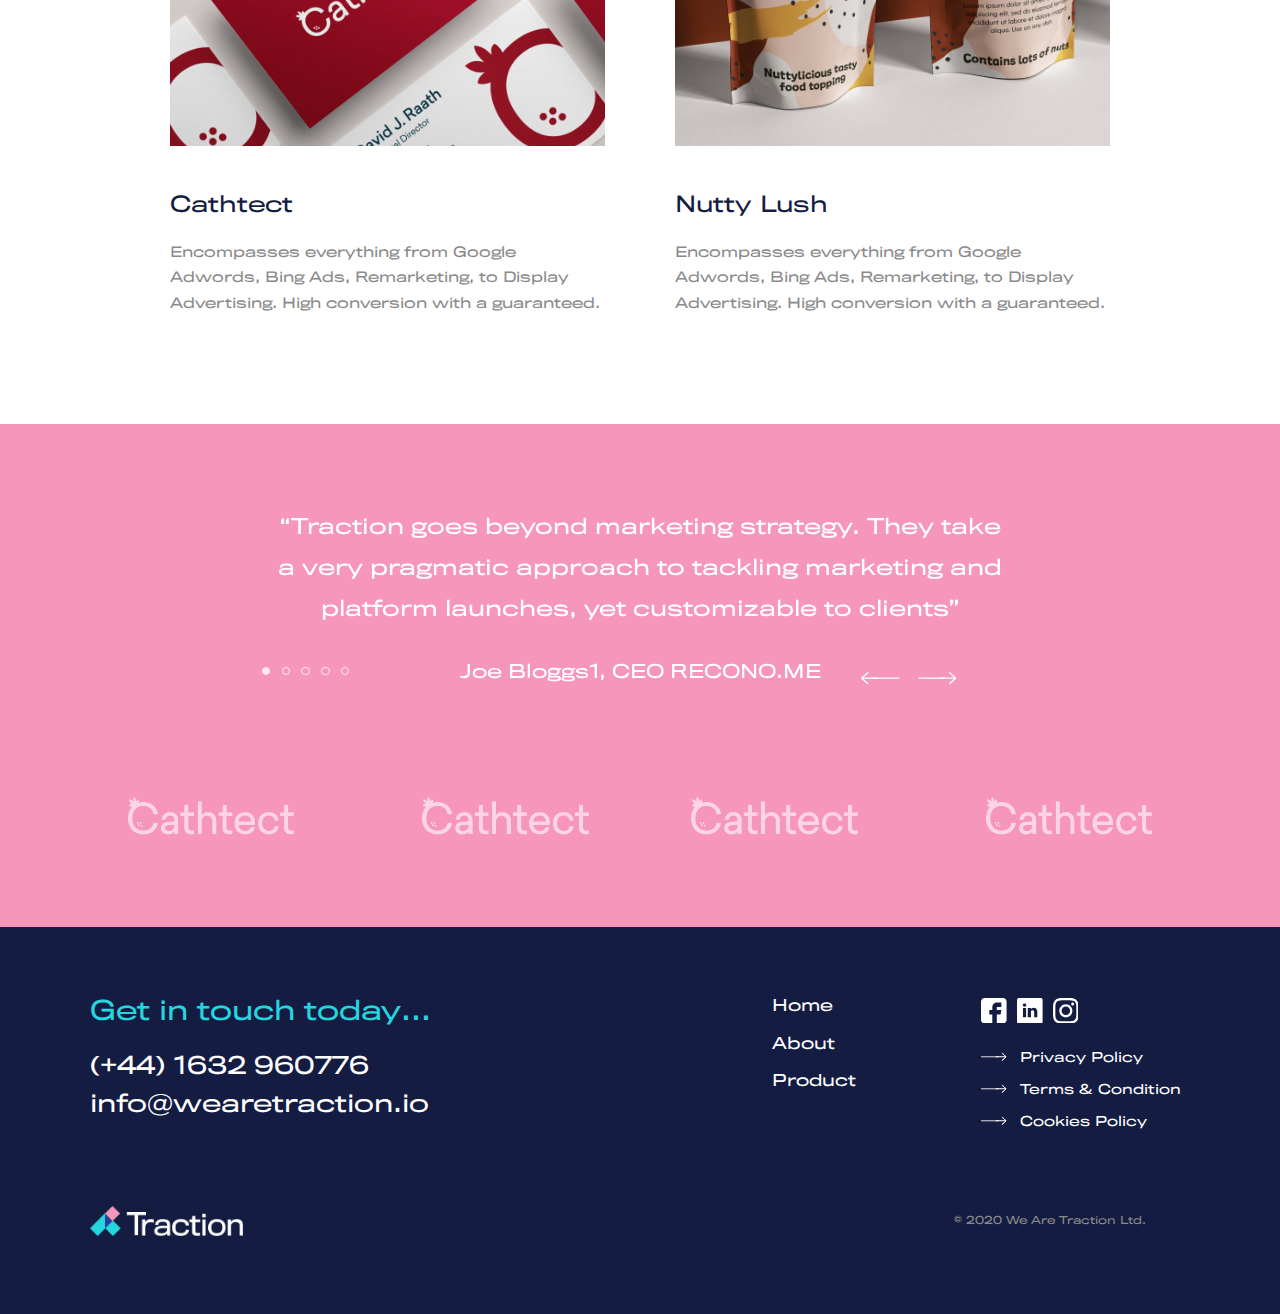
==== commit 8294af62: "Quic Fix" ====
--- a/frontend/index.html
+++ b/frontend/index.html
@@ -574,7 +574,6 @@
                             </svg>
                         </div>About Us
                     </a>
-
                 </div>
             </div>
         </section>
--- a/assets/css/main.css
+++ b/assets/css/main.css
@@ -7329,7 +7329,7 @@
 }
 
 .strategy .overlay__text h1 {
-  font-size: 11.4vw;
+  font-size: 11.4vw !important;
 }
 
 .strategy .overlay__image__top {
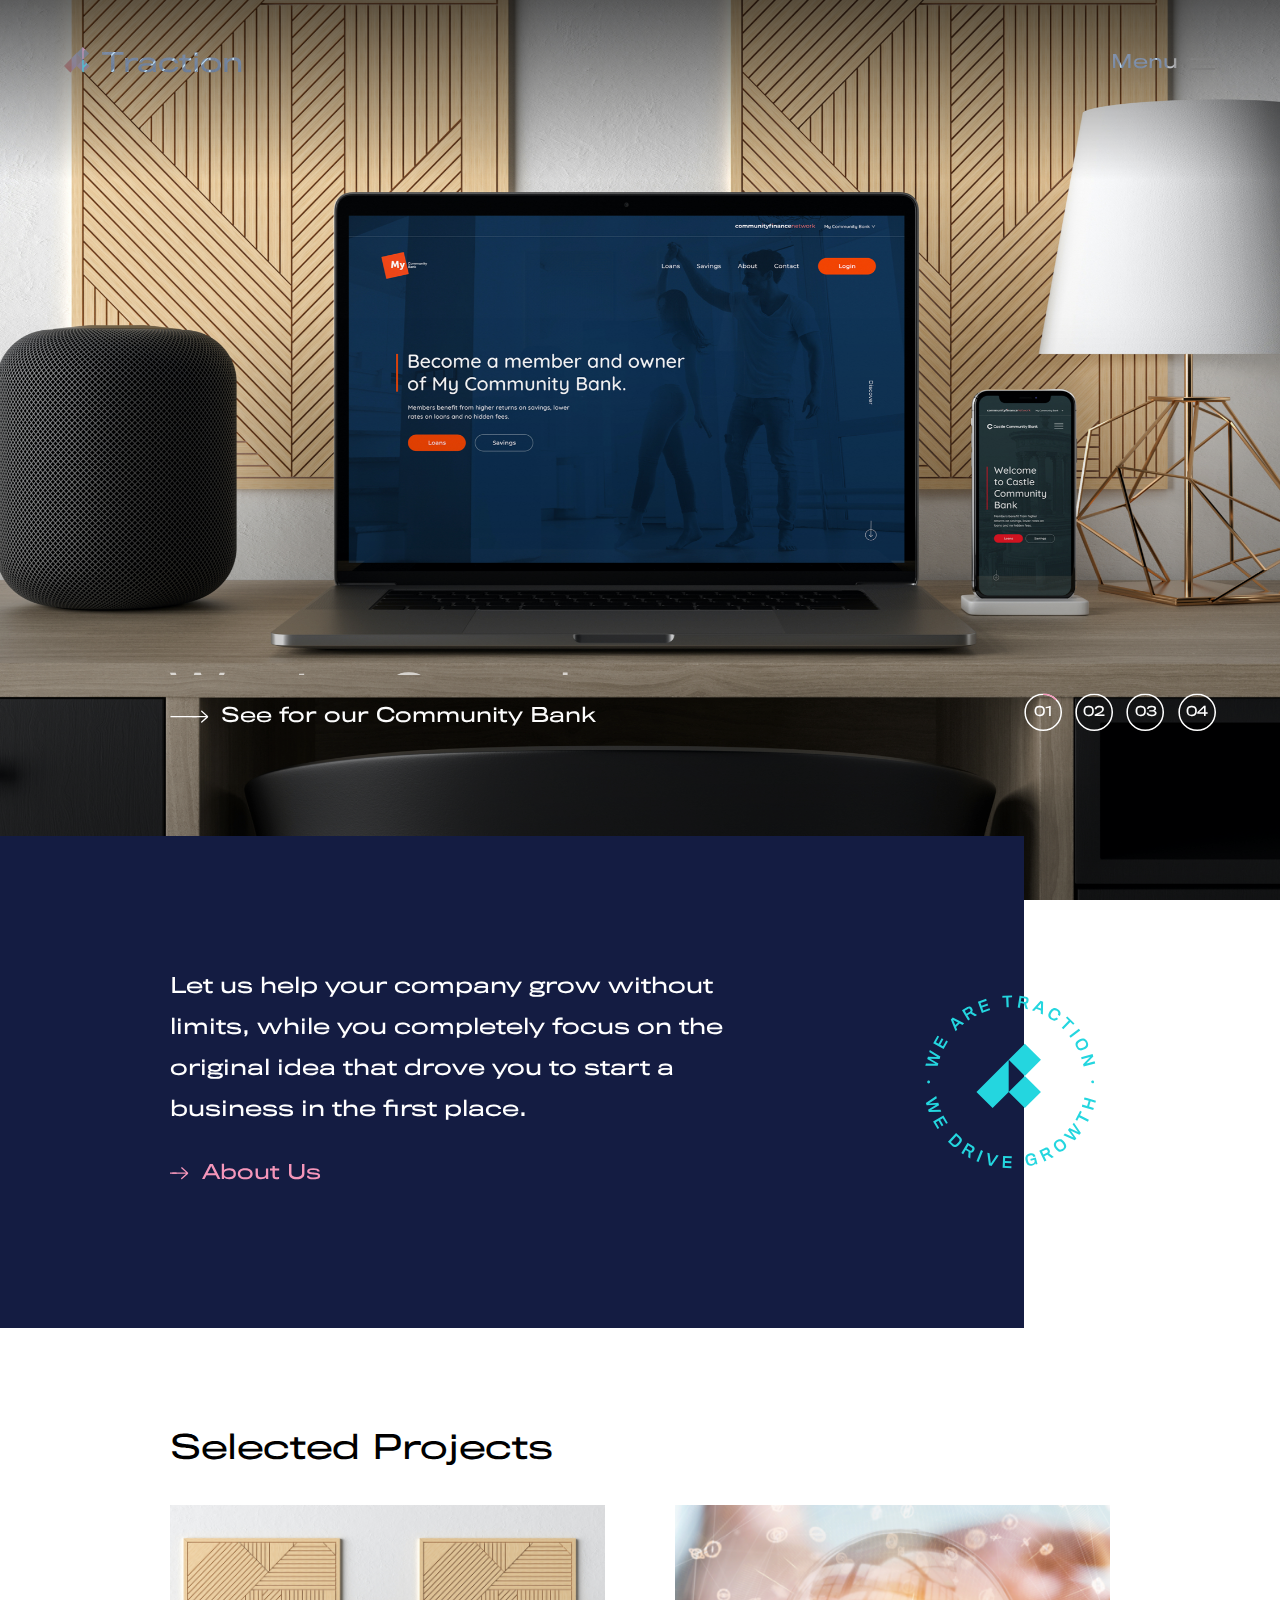
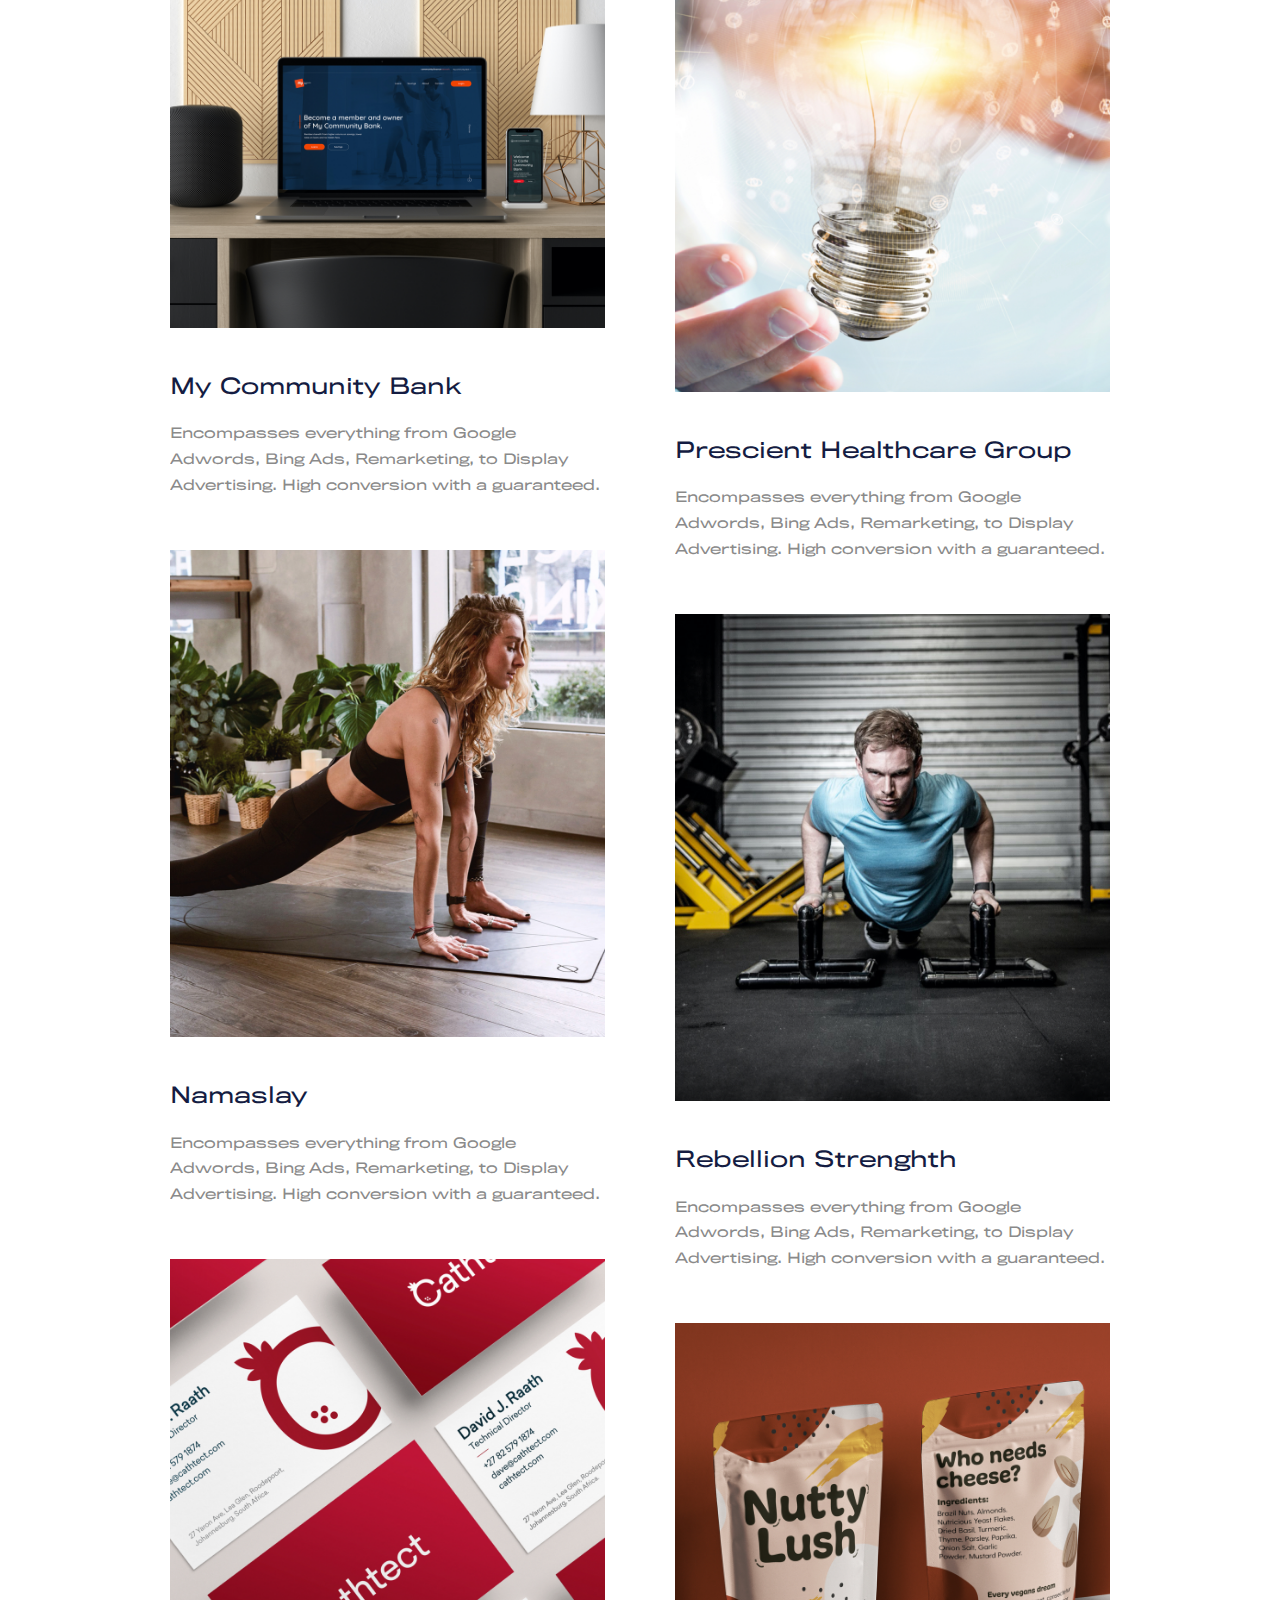
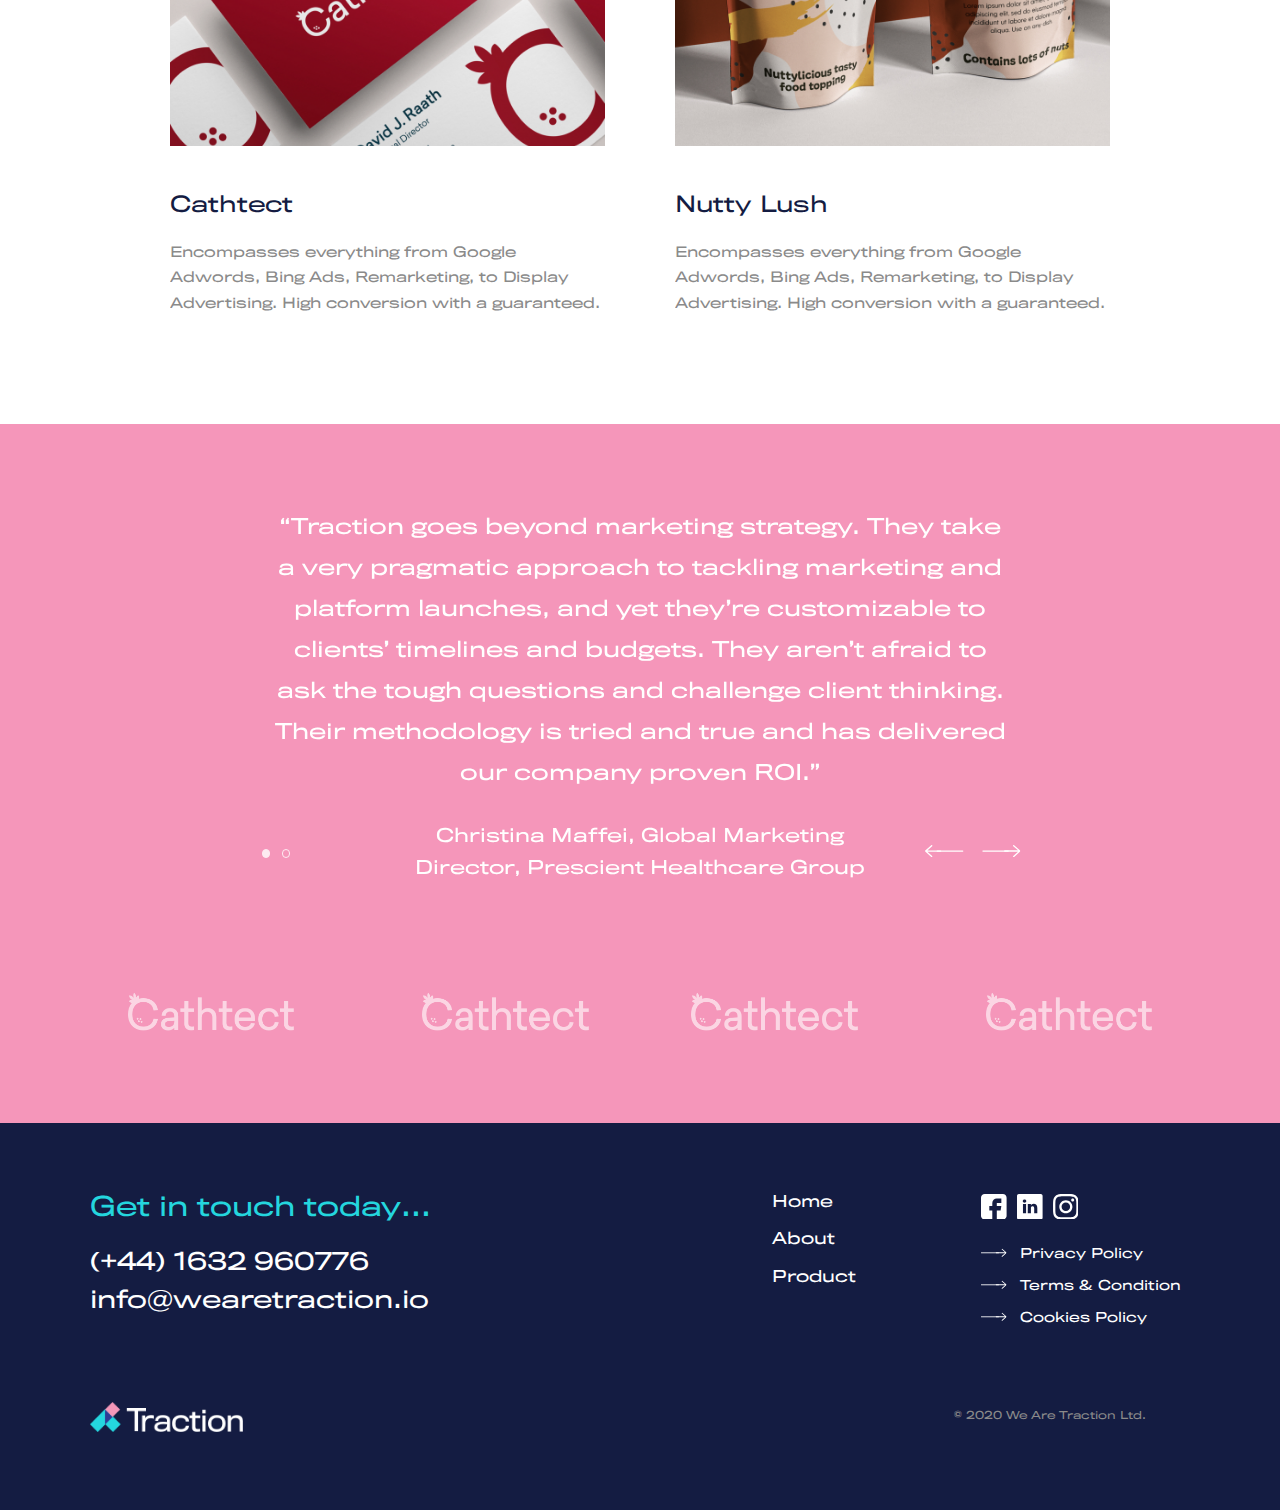
==== commit a0e68e9f: "Update" ====
--- a/frontend/index.html
+++ b/frontend/index.html
@@ -691,11 +691,10 @@
 
                             <div class="testimonial__carousel__item">
                                 <div class="testimonial__carousel__item__quote">
-                                    <p>“Traction goes beyond marketing strategy. They take a very pragmatic approach to
-                                        tackling marketing and platform launches, yet customizable to clients”</p>
+                                    <p>“Traction goes beyond marketing strategy. They take a very pragmatic approach to tackling marketing and platform launches, and yet they’re customizable to clients’ timelines and budgets. They aren’t afraid to ask the tough questions and challenge client thinking. Their methodology is tried and true and has delivered our company proven ROI.”</p>
                                 </div>
                                 <div class="testimonial__carousel__item__name">
-                                    <h3>Joe Bloggs1, CEO RECONO.ME</h3>
+                                    <h3>Christina Maffei, Global Marketing Director, Prescient Healthcare Group</h3>
                                 </div>
                             </div>
 
@@ -706,37 +705,6 @@
                                 </div>
                                 <div class="testimonial__carousel__item__name">
                                     <h3>Joe Bloggs2, CEO RECONO.ME</h3>
-                                </div>
-                            </div>
-
-                            <div class="testimonial__carousel__item">
-                                <div class="testimonial__carousel__item__quote">
-                                    <p>“Traction goes beyond marketing strategy. They take a very pragmatic approach to
-                                        tackling marketing and platform launches, yet customizable to clients”</p>
-                                </div>
-                                <div class="testimonial__carousel__item__name">
-                                    <h3>Joe Bloggs3, CEO RECONO.ME</h3>
-                                </div>
-                            </div>
-
-                            <div class="testimonial__carousel__item">
-                                <div class="testimonial__carousel__item__quote">
-                                    <p>“Traction goes beyond marketing strategy. They take a very pragmatic approach to
-                                        tackling marketing and platform launches, yet customizable to clients”</p>
-                                </div>
-                                <div class="testimonial__carousel__item__name">
-                                    <h3>Joe Bloggs4, CEO RECONO.ME</h3>
-                                </div>
-                            </div>
-
-                            <div class="testimonial__carousel__item">
-                                <div class="testimonial__carousel__item__quote">
-                                    <p>“Traction goes beyond marketing strategy. They take a very pragmatic approach to
-                                        tackling marketing and platform launches, yet customizable to clients”</p>
-                                </div>
-
-                                <div class="testimonial__carousel__item__name">
-                                    <h3>Joe Bloggs5, CEO RECONO.ME</h3>
                                 </div>
                             </div>
 
--- a/assets/css/main.css
+++ b/assets/css/main.css
@@ -191,6 +191,16 @@
   z-index: 9999999999;
 }
 
+.menus-wrapper.show {
+  -webkit-animation: menuShow 0.3s linear forwards;
+          animation: menuShow 0.3s linear forwards;
+}
+
+.menus-wrapper.hide {
+  -webkit-animation: menuHide 0.3s linear forwards;
+          animation: menuHide 0.3s linear forwards;
+}
+
 .menus-wrapper .toggle-menu {
   cursor: pointer;
   display: -webkit-box;
@@ -207,7 +217,6 @@
 
 .menus-wrapper .toggle-menu span {
   color: #FFFFFF;
-  margin-top: .5vw;
   font-size: 1.4vw;
   pointer-events: none;
 }
@@ -301,13 +310,13 @@
 
 .button.solid,
 button.solid {
-  background-color: #1E3799;
+  background-color: #141C42;
   padding: 1vw 4vw;
 }
 
 .button:hover,
 button:hover {
-  background-color: #1b328a;
+  background-color: #12193b;
   cursor: pointer;
 }
 
@@ -729,6 +738,9 @@
   .footer-section .footer__container.lower .footer__wrapper .footer__section.traction {
     margin-right: 0;
   }
+  .footer-section .footer__container.lower .footer__wrapper .footer__section.traction p {
+    font-size: 12px !important;
+  }
   .footer-section .footer__container.lower .footer__wrapper .footer__section.brand {
     margin-bottom: 24px;
   }
@@ -825,7 +837,7 @@
 }
 
 a {
-  color: #1E3799;
+  color: #141C42;
   text-decoration: none;
   padding-bottom: 0.3vw;
   display: inline-block;
@@ -841,6 +853,10 @@
 a.content-button {
   margin-top: 1.5vw;
   font-size: 1.3vw;
+}
+
+a:hover {
+  text-decoration: underline;
 }
 
 a.arrow-link {
@@ -1182,8 +1198,8 @@
 
 @media (max-width: 768px) {
   .mdl__wrap {
-    padding-top: 10.41667vw !important;
-    padding-bottom: 10.41667vw !important;
+    padding-top: 60px !important;
+    padding-bottom: 60px !important;
   }
 }
 
@@ -1734,7 +1750,7 @@
   padding-right: 13.8889vw !important;
 }
 
-@media (max-width: 1200px) {
+@media (max-width: 1024px) {
   .--my-0-xl {
     padding-top: 0vw;
     padding-bottom: 0vw;
@@ -4395,7 +4411,7 @@
   padding-right: 13.8889vw !important;
 }
 
-@media (max-width: 1200px) {
+@media (max-width: 1024px) {
   .--py-0-xl {
     padding-top: 0vw;
     padding-bottom: 0vw;
@@ -6527,7 +6543,7 @@
 }
 
 .highlight {
-  color: #1E3799;
+  color: #141C42;
 }
 
 .section-heading {
@@ -6714,6 +6730,10 @@
   mix-blend-mode: exclusion;
 }
 
+.branding:hover {
+  text-decoration: none;
+}
+
 .branding .svg-wrapper {
   height: 2vw;
   width: 2vw;
@@ -6738,6 +6758,17 @@
   top: 3vw;
   left: 5vw;
   z-index: 99999999999;
+}
+
+.branding.--header.show {
+  -webkit-animation: menuShow 0.3s linear forwards;
+          animation: menuShow 0.3s linear forwards;
+  z-index: 9999999999;
+}
+
+.branding.--header.hide {
+  -webkit-animation: menuHide 0.3s linear forwards;
+          animation: menuHide 0.3s linear forwards;
 }
 
 @media (max-width: 992px) {
@@ -7003,6 +7034,14 @@
   padding: 0;
 }
 
+.featured .featured-box .box:hover {
+  text-decoration: none;
+}
+
+.featured .featured-box .box:hover h2 {
+  text-decoration: underline;
+}
+
 .featured .featured-box .box:hover .featured__image img {
   -webkit-transform: scale(1.5);
           transform: scale(1.5);
@@ -7117,6 +7156,10 @@
   cursor: grab;
 }
 
+.testimonial .testimonial__wrapper .testimonial__section .mdl__wrap .testimonial__carousel__item:not(.slick-active) {
+  height: 0;
+}
+
 .testimonial .testimonial__wrapper .testimonial__section .mdl__wrap .testimonial__carousel__item__quote {
   margin: 0 auto;
   margin-bottom: 2vw;
@@ -7136,7 +7179,7 @@
   display: inline-block;
   position: absolute;
   top: 11.7vw;
-  right: 12vw;
+  right: 7vw;
 }
 
 .testimonial .testimonial__wrapper .testimonial__section .mdl__wrap .testimonial__carousel.control a {
@@ -7144,13 +7187,22 @@
 }
 
 .testimonial .testimonial__wrapper .testimonial__section .mdl__wrap .testimonial__carousel.control a .svg-wrapper {
-  height: 3vw;
+  display: -webkit-box;
+  display: -ms-flexbox;
+  display: flex;
+  -webkit-box-align: center;
+      -ms-flex-align: center;
+          align-items: center;
+  -webkit-box-pack: center;
+      -ms-flex-pack: center;
+          justify-content: center;
+  height: auto;
   width: 3vw;
 }
 
 .testimonial .testimonial__wrapper .testimonial__section .mdl__wrap .testimonial__carousel.control a .svg-wrapper svg {
   width: 3vw;
-  height: 3vw;
+  height: auto;
 }
 
 .testimonial .testimonial__wrapper .testimonial__section .mdl__wrap .testimonial__carousel.control .testimonial__carousel__left {
@@ -7286,6 +7338,54 @@
   color: #F596BA;
 }
 
+@media (max-width: 768px) {
+  .page__content {
+    padding-top: 10vw;
+    display: -webkit-box;
+    display: -ms-flexbox;
+    display: flex;
+    -webkit-box-align: center;
+        -ms-flex-align: center;
+            align-items: center;
+    -webkit-box-pack: center;
+        -ms-flex-pack: center;
+            justify-content: center;
+    text-align: center;
+  }
+  .page__content__title {
+    font-size: 44px !important;
+    line-height: initial !important;
+    margin-bottom: 12vw;
+  }
+  .page__content.--arrow-down h1::after {
+    display: none;
+  }
+}
+
+@media (max-width: 576px) {
+  .page__content {
+    padding-top: 10vw;
+    display: -webkit-box;
+    display: -ms-flexbox;
+    display: flex;
+    -webkit-box-align: center;
+        -ms-flex-align: center;
+            align-items: center;
+    -webkit-box-pack: center;
+        -ms-flex-pack: center;
+            justify-content: center;
+    text-align: center;
+  }
+  .page__content__title {
+    font-size: 32px !important;
+    line-height: 1.6em !important;
+    margin-bottom: 12vw;
+  }
+  .page__content.--arrow-down h1::after {
+    display: none;
+  }
+}
+
 .--arrow-down h1 {
   position: relative;
 }
@@ -7379,6 +7479,10 @@
   position: relative;
 }
 
+.strategy__section.--wrapper.--desktop .strategy__section__description ul li h3 {
+  display: none;
+}
+
 .strategy__section.--wrapper .strategy__section__steps {
   position: -webkit-sticky;
   position: sticky;
@@ -7410,6 +7514,11 @@
   margin-left: -3vw;
   -webkit-transition: all .5s;
   transition: all .5s;
+  cursor: default;
+}
+
+.strategy__section.--wrapper .strategy__section__steps ul li a:hover {
+  text-decoration: none;
 }
 
 .strategy__section.--wrapper .strategy__section__steps ul li a::before {
@@ -7437,15 +7546,82 @@
   margin-top: 1.75vw;
 }
 
-.strategy__section.--wrapper .strategy__section__description ul li.active p {
+.strategy__section.--wrapper .strategy__section__description ul li.active p,
+.strategy__section.--wrapper .strategy__section__description ul li.active h3 {
   opacity: 1;
 }
 
-.strategy__section.--wrapper .strategy__section__description ul li p {
+.strategy__section.--wrapper .strategy__section__description ul li p,
+.strategy__section.--wrapper .strategy__section__description ul li h3 {
   color: #fff;
   opacity: 0.4;
   -webkit-transition: all .5s;
   transition: all .5s;
+}
+
+@media (max-width: 1024px) {
+  .strategy__section.--wrapper {
+    margin-top: 60px;
+  }
+  .strategy__section.--wrapper .strategy__section__steps {
+    display: none;
+  }
+  .strategy__section.--wrapper .strategy__section__description {
+    width: 100%;
+  }
+  .strategy__section.--wrapper .strategy__section__description ul li:not(:last-child) {
+    margin-bottom: 80px;
+  }
+  .strategy__section.--wrapper .strategy__section__description ul li p {
+    font-size: 26px !important;
+  }
+  .strategy__section.--wrapper .strategy__section__description ul li h3 {
+    font-size: 48px !important;
+    display: block !important;
+    margin-bottom: 16px;
+  }
+}
+
+@media (max-width: 576px) {
+  .strategy {
+    padding-top: 65vw;
+    padding-bottom: 85vw;
+  }
+  .strategy .overlay__image__top {
+    width: 100%;
+  }
+  .strategy .overlay__image__top img {
+    height: 100vw;
+  }
+  .strategy .overlay__image__bottom {
+    width: 100%;
+  }
+  .strategy .overlay__image__bottom img {
+    height: 100vw;
+  }
+  .strategy .overlay__text {
+    top: 45vw;
+  }
+  .strategy__section.--wrapper {
+    margin-top: 60px;
+  }
+  .strategy__section.--wrapper .strategy__section__steps {
+    display: none;
+  }
+  .strategy__section.--wrapper .strategy__section__description {
+    width: 100%;
+  }
+  .strategy__section.--wrapper .strategy__section__description ul li:not(:last-child) {
+    margin-bottom: 80px;
+  }
+  .strategy__section.--wrapper .strategy__section__description ul li p {
+    font-size: 20px !important;
+  }
+  .strategy__section.--wrapper .strategy__section__description ul li h3 {
+    font-size: 32px !important;
+    display: block !important;
+    margin-bottom: 16px;
+  }
 }
 
 .group__content .mdl__wrap {
@@ -7489,6 +7665,26 @@
   margin-bottom: 1vw;
 }
 
+@media (max-width: 768px) {
+  .group__content .mdl__wrap {
+    padding-top: 34.72225vw !important;
+  }
+  .group__content__wrapper {
+    -ms-flex-wrap: wrap;
+        flex-wrap: wrap;
+  }
+  .group__content__wrapper .group__content__heading {
+    width: 100%;
+    margin-bottom: 24px;
+  }
+  .group__content__wrapper .group__content__heading h2 {
+    line-height: 1.4em !important;
+  }
+  .group__content__wrapper .group__content__text {
+    width: 100%;
+  }
+}
+
 .services {
   background-color: #F5F5F5;
 }
@@ -7553,6 +7749,532 @@
   color: #8A8A8A;
 }
 
+@media (max-width: 992px) {
+  .services .mdl__wrap {
+    padding-top: 20px !important;
+    padding-bottom: 0px !important;
+  }
+  .services .mdl__wrap h2 {
+    margin-bottom: 50px;
+  }
+  .services .services__slider {
+    -ms-touch-action: initial !important;
+        touch-action: initial !important;
+    padding-bottom: 20px !important;
+  }
+  .services .services__slider__item {
+    width: 50vw;
+  }
+  .services .services__slider__item:first-child {
+    width: 50vw;
+    margin-left: 6.5vw;
+  }
+  .services .services__slider__item:not(:first-child) {
+    padding: 0 3vw;
+  }
+  .services .services__slider__item__img {
+    height: 40px;
+    width: 40px;
+  }
+  .services .services__slider__item__img img {
+    height: 40px;
+    width: 40px;
+  }
+}
+
+@media (max-width: 576px) {
+  .services .services__slider {
+    -ms-touch-action: initial !important;
+        touch-action: initial !important;
+  }
+  .services .services__slider__item {
+    width: 80vw;
+  }
+  .services .services__slider__item:first-child {
+    width: 80vw;
+    margin-left: 6.5vw;
+  }
+  .services .services__slider__item:not(:first-child) {
+    padding: 0 3vw;
+  }
+  .services .services__slider__item__img {
+    height: 40px;
+    width: 40px;
+    margin-bottom: 16px;
+  }
+  .services .services__slider__item__img img {
+    height: 40px;
+    width: 40px;
+  }
+  .services .services__slider__item__content p {
+    margin-top: 16px;
+    font-size: 14px !important;
+    line-height: 2vw;
+    color: #8A8A8A;
+  }
+}
+
+.page-banner {
+  position: relative;
+  height: 80vh;
+  display: -webkit-box;
+  display: -ms-flexbox;
+  display: flex;
+  -webkit-box-align: center;
+      -ms-flex-align: center;
+          align-items: center;
+  -webkit-box-pack: center;
+      -ms-flex-pack: center;
+          justify-content: center;
+}
+
+.page-banner .background {
+  position: absolute;
+  height: 100%;
+  width: 100%;
+  top: 0;
+  left: 0;
+  z-index: 1;
+}
+
+.page-banner .background img {
+  height: 100%;
+  width: 100%;
+  -o-object-position: center center;
+     object-position: center center;
+  -o-object-fit: cover;
+     object-fit: cover;
+}
+
+.page-banner .background::after {
+  position: absolute;
+  height: 100%;
+  width: 100%;
+  background: #161616;
+  left: 0;
+  bottom: 0;
+  content: '';
+  opacity: 0.3;
+  z-index: 9999;
+}
+
+.page-banner .mdl__wrap {
+  position: relative;
+  z-index: 2;
+  height: 100%;
+  display: -webkit-box;
+  display: -ms-flexbox;
+  display: flex;
+  -webkit-box-align: center;
+      -ms-flex-align: center;
+          align-items: center;
+  -webkit-box-pack: center;
+      -ms-flex-pack: center;
+          justify-content: center;
+}
+
+.page-banner .mdl__wrap .content {
+  display: -webkit-box;
+  display: -ms-flexbox;
+  display: flex;
+  -webkit-box-align: center;
+      -ms-flex-align: center;
+          align-items: center;
+  -webkit-box-pack: center;
+      -ms-flex-pack: center;
+          justify-content: center;
+  position: relative;
+  -webkit-box-orient: vertical;
+  -webkit-box-direction: normal;
+      -ms-flex-direction: column;
+          flex-direction: column;
+}
+
+.page-banner .mdl__wrap .content__title {
+  color: #FFFFFF;
+  text-align: center;
+}
+
+.page-banner .mdl__wrap .content__arrow {
+  position: absolute;
+  bottom: -10vw;
+}
+
+.page-banner .mdl__wrap .content__arrow .svg-wrapper {
+  height: 3vw;
+  width: 3vw;
+  -webkit-transform: rotate(270deg);
+          transform: rotate(270deg);
+}
+
+.page-banner .mdl__wrap .content__arrow .svg-wrapper svg {
+  height: 3vw;
+  width: 3vw;
+}
+
+@media (max-width: 992px) {
+  .page-banner .mdl__wrap .content__title {
+    font-size: 48px !important;
+  }
+  .page-banner .mdl__wrap .content__arrow {
+    position: absolute;
+    bottom: -20vw;
+  }
+  .page-banner .mdl__wrap .content__arrow .svg-wrapper {
+    height: 60px;
+    width: 60px;
+    -webkit-transform: rotate(270deg);
+            transform: rotate(270deg);
+  }
+  .page-banner .mdl__wrap .content__arrow .svg-wrapper svg {
+    height: 60px;
+    width: 60px;
+  }
+}
+
+@media (max-width: 576px) {
+  .page-banner .mdl__wrap .content__title {
+    font-size: 40px !important;
+  }
+  .page-banner .mdl__wrap .content__arrow {
+    position: absolute;
+    bottom: -30vw;
+  }
+  .page-banner .mdl__wrap .content__arrow .svg-wrapper {
+    height: 60px;
+    width: 60px;
+    -webkit-transform: rotate(270deg);
+            transform: rotate(270deg);
+  }
+  .page-banner .mdl__wrap .content__arrow .svg-wrapper svg {
+    height: 60px;
+    width: 60px;
+  }
+}
+
+.click-description .mdl__wrap {
+  display: -webkit-box;
+  display: -ms-flexbox;
+  display: flex;
+  -webkit-box-align: start;
+      -ms-flex-align: start;
+          align-items: flex-start;
+  -webkit-box-pack: start;
+      -ms-flex-pack: start;
+          justify-content: flex-start;
+}
+
+.click-description .mdl__wrap .description-list {
+  width: 70%;
+  margin-right: 5vw;
+}
+
+.click-description .mdl__wrap .description-list ul {
+  position: relative;
+  overflow: hidden;
+}
+
+.click-description .mdl__wrap .description-list ul li {
+  position: absolute;
+  opacity: 0;
+  top: 0;
+  -webkit-transition: all 0.5s linear;
+  transition: all 0.5s linear;
+}
+
+.click-description .mdl__wrap .description-list ul li.active {
+  opacity: 1;
+}
+
+.click-description .mdl__wrap .description-list ul li p {
+  color: #141C42;
+  line-height: 2em;
+}
+
+.click-description .mdl__wrap .description-list ul li:first-child p {
+  display: block;
+}
+
+.click-description .mdl__wrap .description-list .arrow-link {
+  color: #F596BA;
+  z-index: 9;
+}
+
+.click-description .mdl__wrap .description-list .arrow-link .svg-wrapper {
+  margin: 0;
+  margin-right: .5vw;
+}
+
+.click-description .mdl__wrap .description-list .arrow-link .svg-wrapper svg path,
+.click-description .mdl__wrap .description-list .arrow-link .svg-wrapper svg g {
+  fill: #F596BA;
+}
+
+.click-description .mdl__wrap .description-list .arrow-link .svg-wrapper svg line {
+  stroke: #F596BA !important;
+}
+
+.click-description .mdl__wrap .description-toggle {
+  width: 30%;
+}
+
+.click-description .mdl__wrap .description-toggle ul li:not(:last-child) {
+  margin-bottom: .5vw;
+}
+
+.click-description .mdl__wrap .description-toggle ul li a {
+  color: rgba(22, 22, 22, 0.4);
+}
+
+.click-description .mdl__wrap .description-toggle ul li a.active {
+  color: #141C42;
+}
+
+@media (max-width: 768px) {
+  .click-description .mdl__wrap {
+    -ms-flex-wrap: wrap;
+        flex-wrap: wrap;
+  }
+  .click-description .mdl__wrap .description-list {
+    width: 100%;
+    -webkit-box-ordinal-group: 3;
+        -ms-flex-order: 2;
+            order: 2;
+    margin: 0;
+  }
+  .click-description .mdl__wrap .description-toggle {
+    width: 100%;
+    -webkit-box-ordinal-group: 2;
+        -ms-flex-order: 1;
+            order: 1;
+  }
+  .click-description .mdl__wrap .description-toggle ul {
+    display: -webkit-box;
+    display: -ms-flexbox;
+    display: flex;
+    -webkit-box-align: center;
+        -ms-flex-align: center;
+            align-items: center;
+    -webkit-box-pack: start;
+        -ms-flex-pack: start;
+            justify-content: flex-start;
+    margin-bottom: 8px;
+  }
+  .click-description .mdl__wrap .description-toggle ul li:not(:last-child) {
+    margin-right: 16px;
+  }
+  .click-description .mdl__wrap .description-toggle ul li a {
+    text-align: center;
+    font-size: 18px;
+  }
+}
+
+@media (max-width: 576px) {
+  .click-description .mdl__wrap {
+    -ms-flex-wrap: wrap;
+        flex-wrap: wrap;
+  }
+  .click-description .mdl__wrap .description-list {
+    width: 100%;
+    -webkit-box-ordinal-group: 3;
+        -ms-flex-order: 2;
+            order: 2;
+    text-align: center;
+  }
+  .click-description .mdl__wrap .description-list ul li p {
+    font-size: 14 px !important;
+    text-align: center;
+    margin-bottom: 16px;
+  }
+  .click-description .mdl__wrap .description-list .arrow-link {
+    display: inline-block;
+  }
+  .click-description .mdl__wrap .description-toggle {
+    width: 100%;
+    -webkit-box-ordinal-group: 2;
+        -ms-flex-order: 1;
+            order: 1;
+  }
+  .click-description .mdl__wrap .description-toggle ul {
+    display: -webkit-box;
+    display: -ms-flexbox;
+    display: flex;
+    -webkit-box-align: center;
+        -ms-flex-align: center;
+            align-items: center;
+    -webkit-box-pack: center;
+        -ms-flex-pack: center;
+            justify-content: center;
+    margin-bottom: 24px;
+    -ms-flex-wrap: wrap;
+        flex-wrap: wrap;
+  }
+  .click-description .mdl__wrap .description-toggle ul li {
+    display: -webkit-box;
+    display: -ms-flexbox;
+    display: flex;
+    -webkit-box-align: center;
+        -ms-flex-align: center;
+            align-items: center;
+    -webkit-box-pack: center;
+        -ms-flex-pack: center;
+            justify-content: center;
+    width: 100%;
+  }
+  .click-description .mdl__wrap .description-toggle ul li:not(:last-child) {
+    margin: 0;
+    margin-bottom: 8px;
+  }
+  .click-description .mdl__wrap .description-toggle ul li a {
+    text-align: center;
+    font-size: 16px;
+  }
+}
+
+.preview {
+  margin-bottom: 8.33334vw !important;
+  height: 30vw;
+}
+
+.preview .mdl__wrap {
+  height: 100%;
+  width: 100%;
+  padding: 0 !important;
+}
+
+.preview .mdl__wrap .img-wrapper {
+  height: 100%;
+  width: 100%;
+}
+
+.preview .mdl__wrap .img-wrapper img {
+  height: 100%;
+  width: 100%;
+  -o-object-fit: cover;
+     object-fit: cover;
+}
+
+.preview.--center {
+  height: 40vw;
+  width: 100%;
+}
+
+.preview.--right {
+  width: 80%;
+  margin: 0 auto;
+  margin-right: 0;
+}
+
+.preview.--left {
+  width: 80%;
+  margin: 0 auto;
+  margin-left: 0;
+}
+
+@media (max-width: 768px) {
+  .preview {
+    width: 100% !important;
+  }
+  .preview.--center {
+    height: 60vw;
+  }
+  .preview.--left {
+    height: 40vw;
+  }
+  .preview.--right {
+    height: 40vw;
+  }
+}
+
+.small-paragraph {
+  width: 84%;
+  margin: 0 auto;
+  margin-bottom: 8.33334vw;
+}
+
+.small-paragraph p {
+  font-size: 1.2vw;
+  line-height: 2em;
+  color: rgba(22, 22, 22, 0.4);
+}
+
+.post-pagination {
+  margin-bottom: 8.33334vw;
+}
+
+.post-pagination .mdl__wrap {
+  display: -webkit-box;
+  display: -ms-flexbox;
+  display: flex;
+  -webkit-box-align: center;
+      -ms-flex-align: center;
+          align-items: center;
+  -webkit-box-pack: center;
+      -ms-flex-pack: center;
+          justify-content: center;
+}
+
+.post-pagination .mdl__wrap a {
+  text-align: center;
+}
+
+.post-pagination .mdl__wrap a h1 {
+  margin-bottom: 1.5vw;
+}
+
+.post-pagination .mdl__wrap a span {
+  color: #F596BA;
+  display: -webkit-box;
+  display: -ms-flexbox;
+  display: flex;
+  -webkit-box-align: center;
+      -ms-flex-align: center;
+          align-items: center;
+  -webkit-box-pack: center;
+      -ms-flex-pack: center;
+          justify-content: center;
+  font-size: 1.4vw;
+}
+
+.post-pagination .mdl__wrap a span .svg-wrapper {
+  -webkit-transform: rotate(180deg);
+          transform: rotate(180deg);
+  margin-left: 1vw;
+}
+
+.post-pagination .mdl__wrap a span .svg-wrapper svg g,
+.post-pagination .mdl__wrap a span .svg-wrapper svg path {
+  fill: #F596BA;
+}
+
+.post-pagination .mdl__wrap a span .svg-wrapper svg line {
+  stroke: #F596BA;
+}
+
+.post-pagination .mdl__wrap a span .svg-wrapper,
+.post-pagination .mdl__wrap a span svg {
+  height: 3vw;
+  width: 3vw;
+}
+
+@media (max-width: 992px) {
+  .post-pagination .mdl__wrap a span {
+    font-size: 16px;
+  }
+  .post-pagination .mdl__wrap a span .svg-wrapper,
+  .post-pagination .mdl__wrap a span svg {
+    height: 44px;
+    width: 44px;
+  }
+}
+
+@media (max-width: 576px) {
+  .post-pagination .mdl__wrap a span .svg-wrapper,
+  .post-pagination .mdl__wrap a span svg {
+    display: none;
+  }
+}
+
 .slick-track {
   height: 100%;
   /* width: 100%!important; */
@@ -7597,7 +8319,8 @@
 
 .testimonial .slick-dots {
   width: auto !important;
-  bottom: .65vw !important;
+  top: .65vw;
+  bottom: 0 !important;
   left: 7vw !important;
 }
 
@@ -7911,4 +8634,48 @@
     opacity: 0;
   }
 }
+
+@-webkit-keyframes menuShow {
+  0% {
+    margin-top: -3vw;
+    opacity: 0;
+  }
+  100% {
+    margin-top: 0;
+    opacity: 1;
+  }
+}
+
+@keyframes menuShow {
+  0% {
+    margin-top: -3vw;
+    opacity: 0;
+  }
+  100% {
+    margin-top: 0;
+    opacity: 1;
+  }
+}
+
+@-webkit-keyframes menuHide {
+  0% {
+    margin-top: 0;
+    opacity: 1;
+  }
+  100% {
+    margin-top: -3vw;
+    opacity: 0;
+  }
+}
+
+@keyframes menuHide {
+  0% {
+    margin-top: 0;
+    opacity: 1;
+  }
+  100% {
+    margin-top: -3vw;
+    opacity: 0;
+  }
+}
 /*# sourceMappingURL=main.css.map */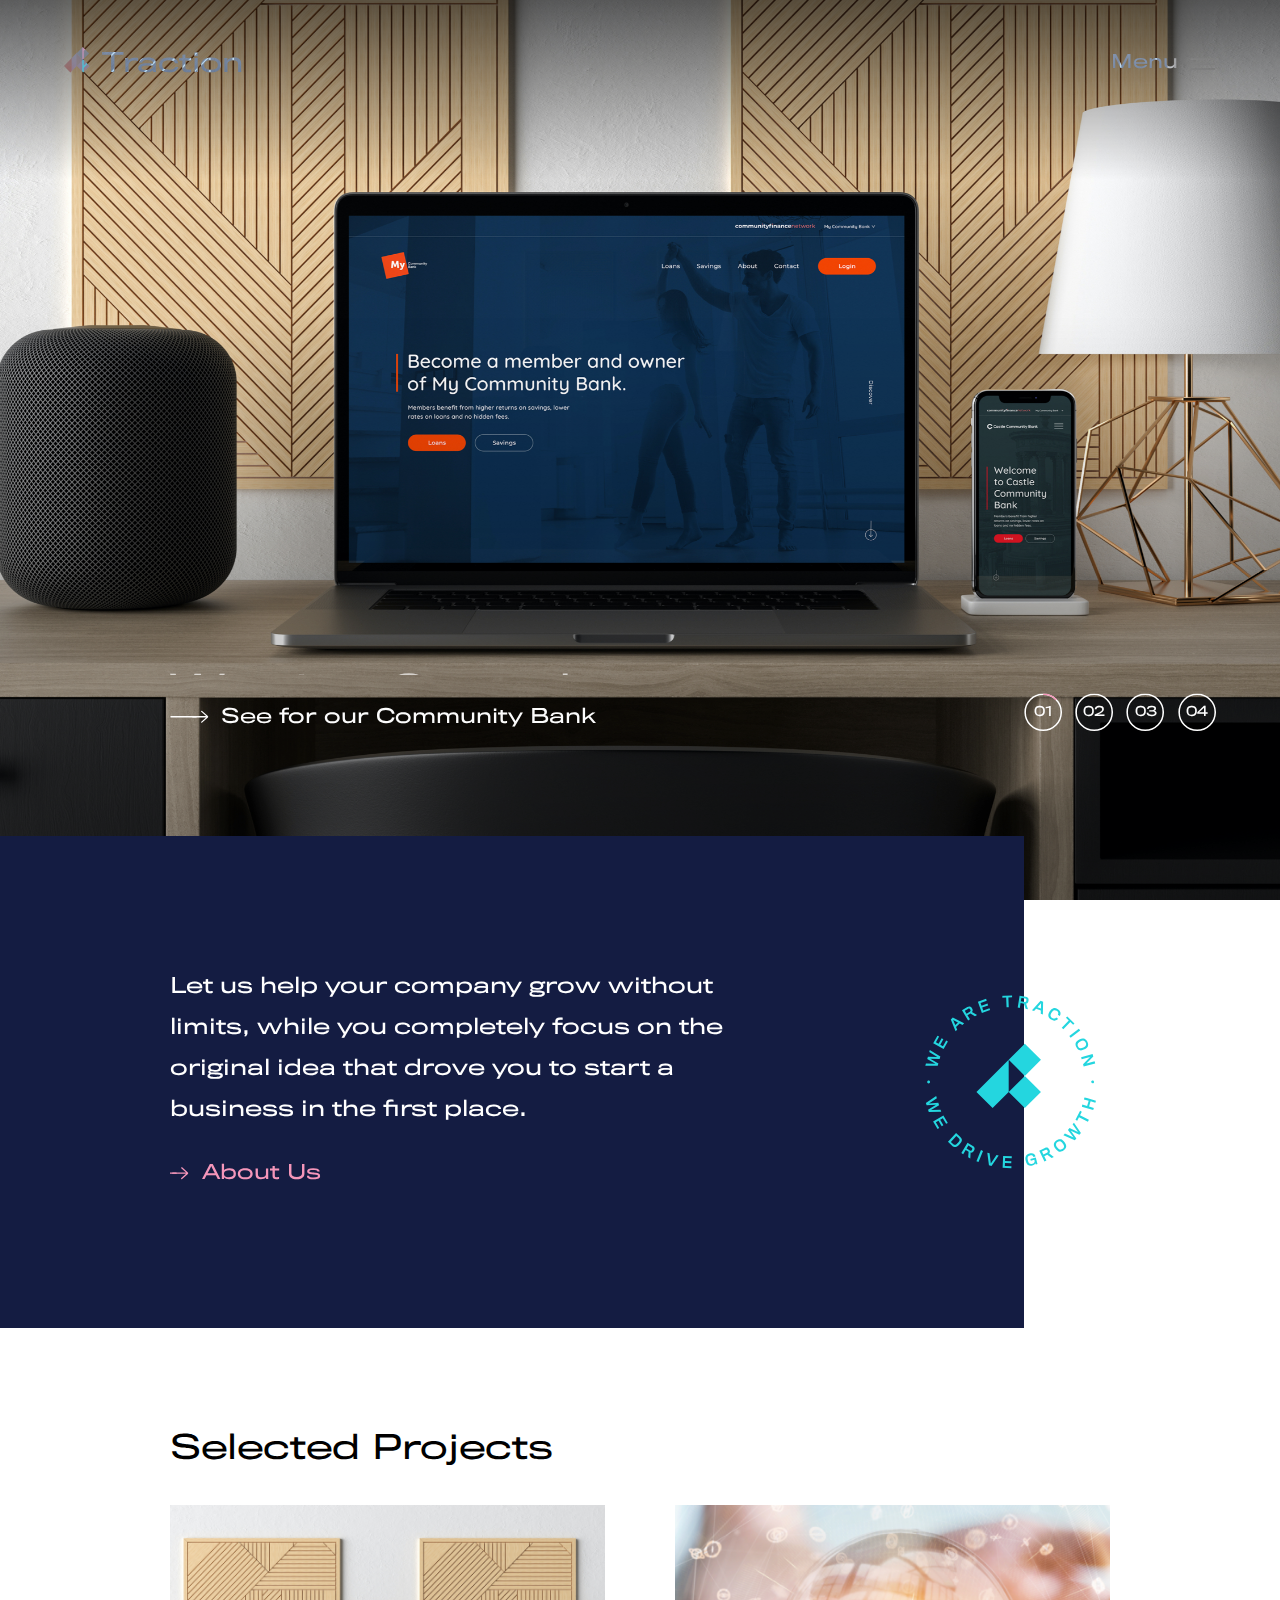
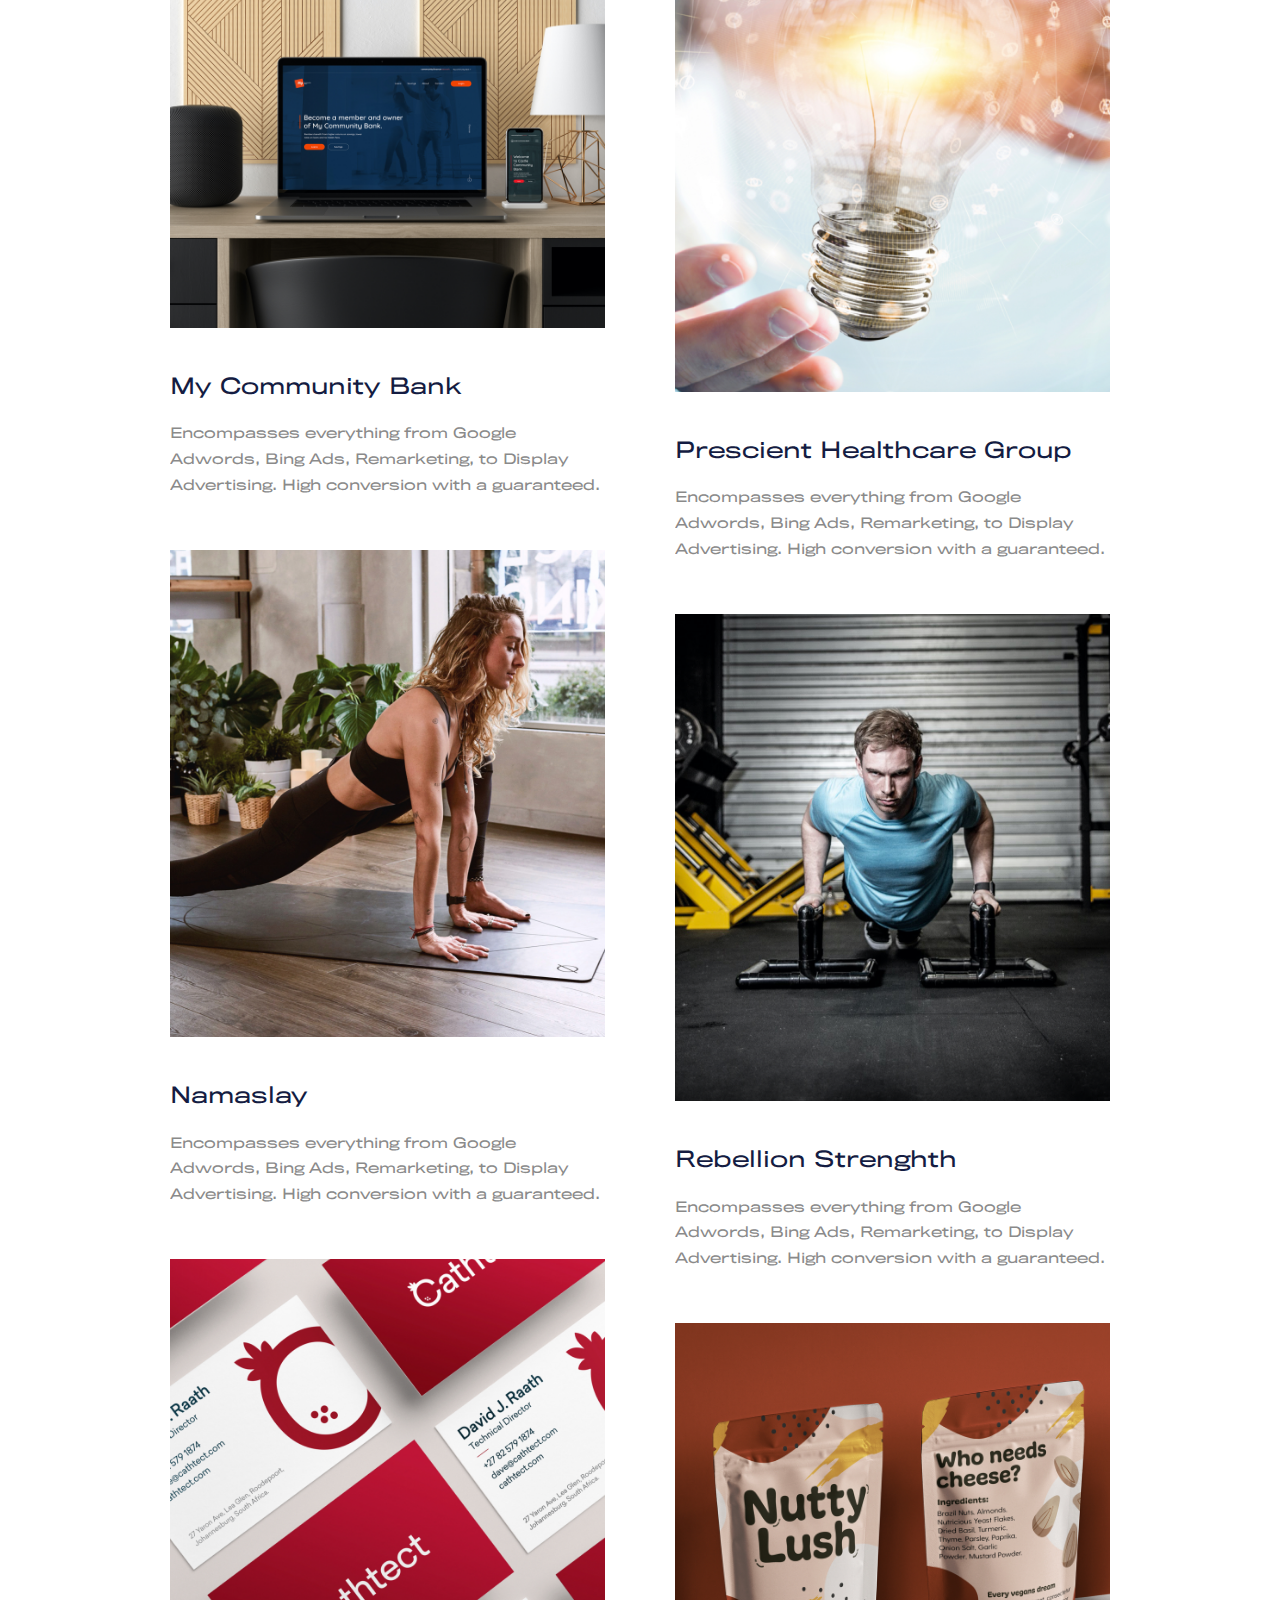
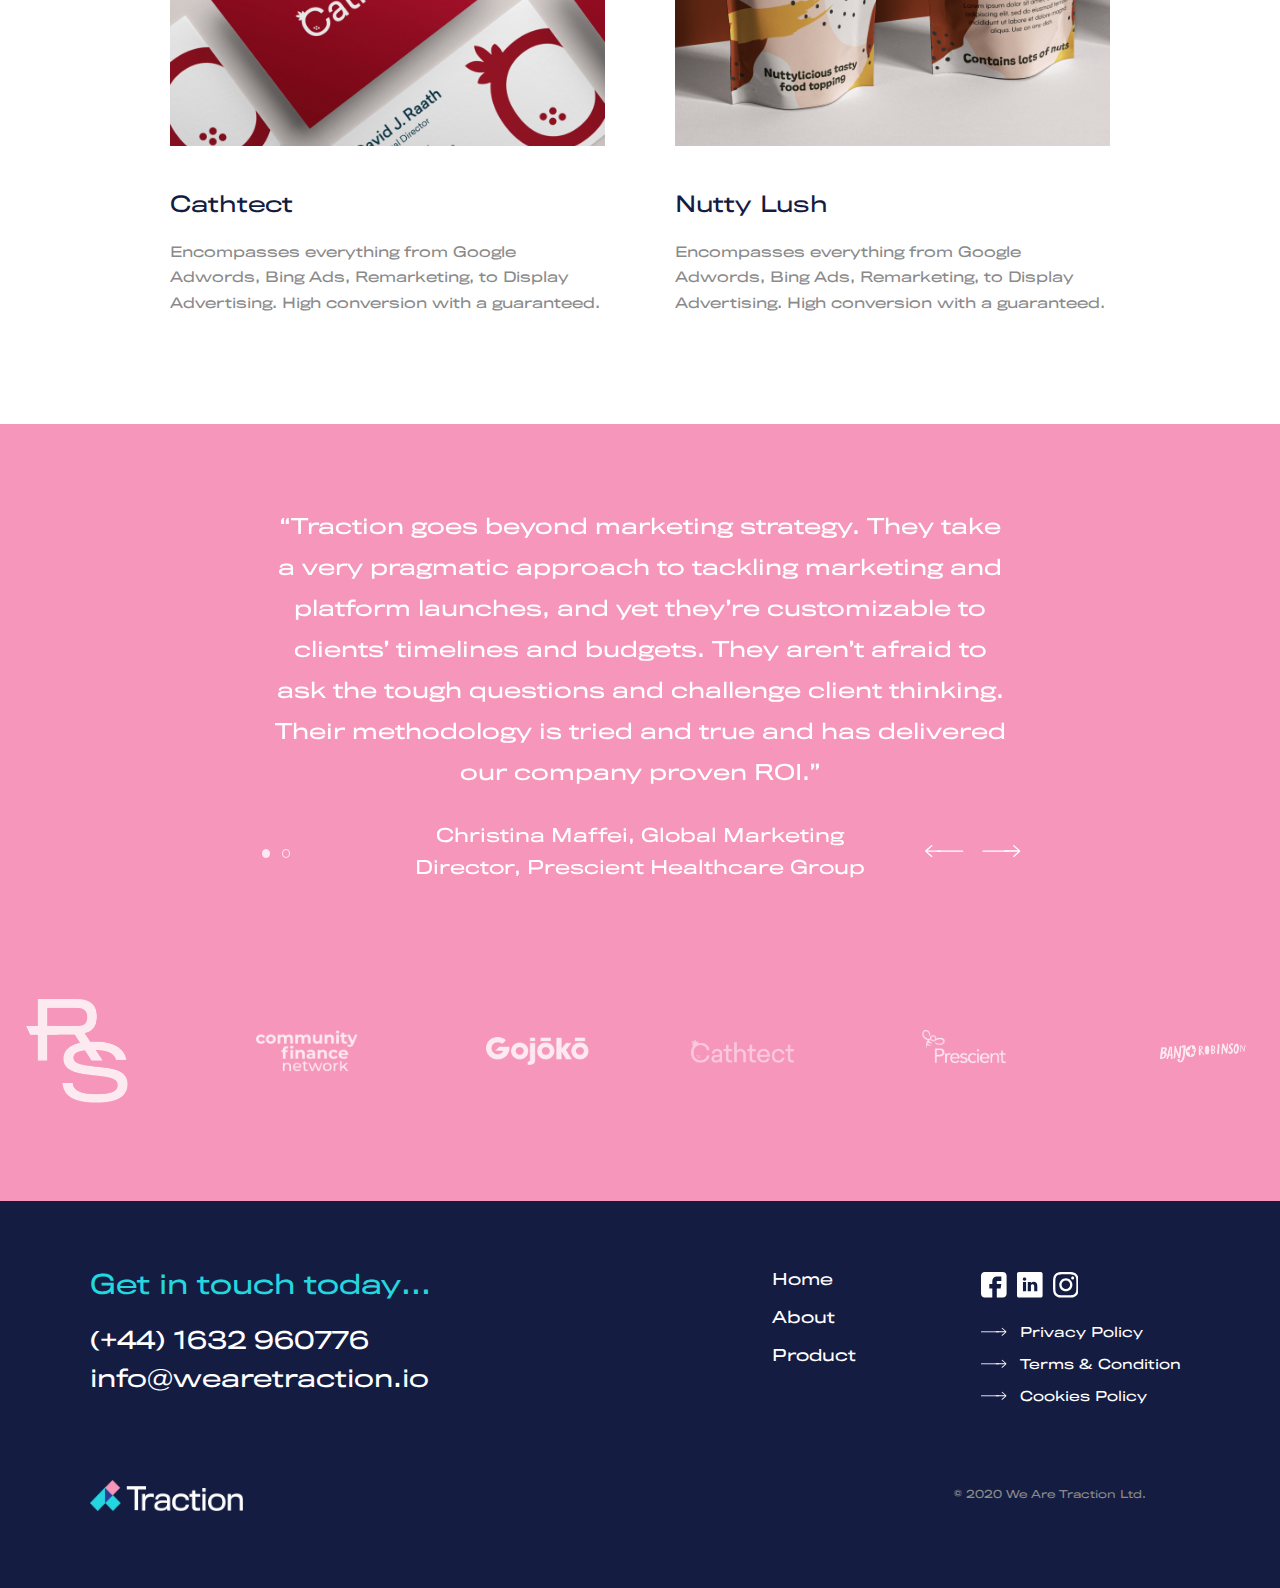
==== commit 573ea307: "Update" ====
--- a/frontend/index.html
+++ b/frontend/index.html
@@ -691,7 +691,11 @@
 
                             <div class="testimonial__carousel__item">
                                 <div class="testimonial__carousel__item__quote">
-                                    <p>“Traction goes beyond marketing strategy. They take a very pragmatic approach to tackling marketing and platform launches, and yet they’re customizable to clients’ timelines and budgets. They aren’t afraid to ask the tough questions and challenge client thinking. Their methodology is tried and true and has delivered our company proven ROI.”</p>
+                                    <p>“Traction goes beyond marketing strategy. They take a very pragmatic approach to
+                                        tackling marketing and platform launches, and yet they’re customizable to
+                                        clients’ timelines and budgets. They aren’t afraid to ask the tough questions
+                                        and challenge client thinking. Their methodology is tried and true and has
+                                        delivered our company proven ROI.”</p>
                                 </div>
                                 <div class="testimonial__carousel__item__name">
                                     <h3>Christina Maffei, Global Marketing Director, Prescient Healthcare Group</h3>
@@ -753,28 +757,58 @@
                             <img src="./../assets/img/Group 27 Copy 4.png">
                         </div>
                         <div class="img-wrapper">
+                            <img src="./../assets/img/logo.png">
+                        </div>
+                        <div class="img-wrapper">
+                            <img src="./../assets/img/logo1.png">
+                        </div>
+                        <div class="img-wrapper">
+                            <img src="./../assets/img/logo2.png">
+                        </div>
+                        <div class="img-wrapper">
+                            <img src="./../assets/img/logo3.png">
+                        </div>
+                        <div class="img-wrapper">
+                            <img src="./../assets/img/logo4.png">
+                        </div>
+                        <div class="img-wrapper">
+                            <img src="./../assets/img/logo5.png">
+                        </div>
+                        <div class="img-wrapper">
+                            <img src="./../assets/img/logo6.png">
+                        </div>
+                        <div class="img-wrapper">
+                            <img src="./../assets/img/logo7.png">
+                        </div>
+                    </div>
+
+                    <div class="marquee__section__track">
+                        <div class="img-wrapper">
                             <img src="./../assets/img/Group 27 Copy 4.png">
                         </div>
                         <div class="img-wrapper">
-                            <img src="./../assets/img/Group 27 Copy 4.png">
-                        </div>
-                        <div class="img-wrapper">
-                            <img src="./../assets/img/Group 27 Copy 4.png">
-                        </div>
-                    </div>
-
-                    <div class="marquee__section__track">
-                        <div class="img-wrapper">
-                            <img src="./../assets/img/Group 27 Copy 4.png">
-                        </div>
-                        <div class="img-wrapper">
-                            <img src="./../assets/img/Group 27 Copy 4.png">
-                        </div>
-                        <div class="img-wrapper">
-                            <img src="./../assets/img/Group 27 Copy 4.png">
-                        </div>
-                        <div class="img-wrapper">
-                            <img src="./../assets/img/Group 27 Copy 4.png">
+                            <img src="./../assets/img/logo.png">
+                        </div>
+                        <div class="img-wrapper">
+                            <img src="./../assets/img/logo1.png">
+                        </div>
+                        <div class="img-wrapper">
+                            <img src="./../assets/img/logo2.png">
+                        </div>
+                        <div class="img-wrapper">
+                            <img src="./../assets/img/logo3.png">
+                        </div>
+                        <div class="img-wrapper">
+                            <img src="./../assets/img/logo4.png">
+                        </div>
+                        <div class="img-wrapper">
+                            <img src="./../assets/img/logo5.png">
+                        </div>
+                        <div class="img-wrapper">
+                            <img src="./../assets/img/logo6.png">
+                        </div>
+                        <div class="img-wrapper">
+                            <img src="./../assets/img/logo7.png">
                         </div>
                     </div>
 
--- a/assets/css/main.css
+++ b/assets/css/main.css
@@ -7289,8 +7289,8 @@
   display: -webkit-inline-box;
   display: -ms-inline-flexbox;
   display: inline-flex;
-  -webkit-animation: marqueeAnimation 20s linear infinite forwards;
-          animation: marqueeAnimation 20s linear infinite forwards;
+  -webkit-animation: marqueeAnimation 40s linear infinite forwards;
+          animation: marqueeAnimation 40s linear infinite forwards;
 }
 
 .marquee__section .marquee__section__track:first-child {
@@ -7298,7 +7298,7 @@
 }
 
 .marquee__section .marquee__section__track .img-wrapper {
-  width: 13vw;
+  width: 8vw;
   height: auto;
 }
 
@@ -7317,6 +7317,7 @@
      object-fit: contain;
   -o-object-position: center center;
      object-position: center center;
+  opacity: 0.8;
 }
 
 @media (max-width: 992px) {
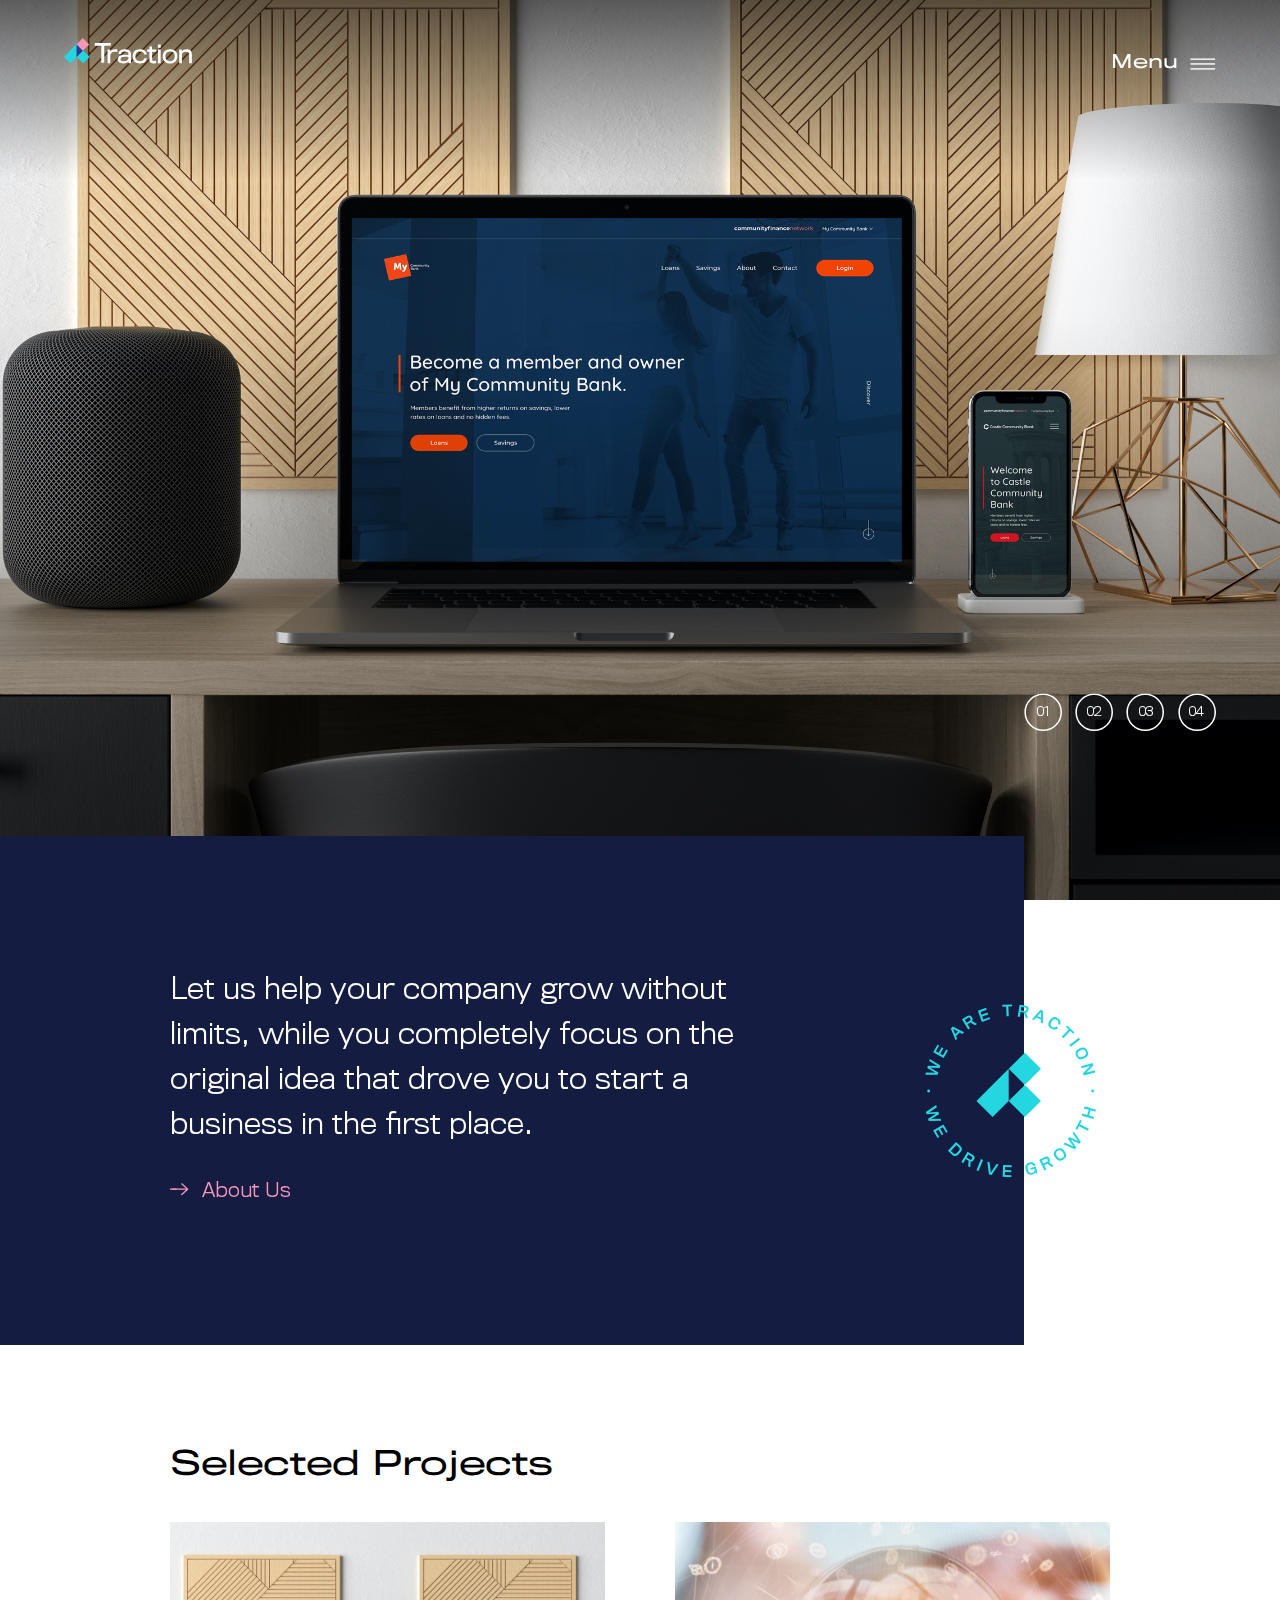
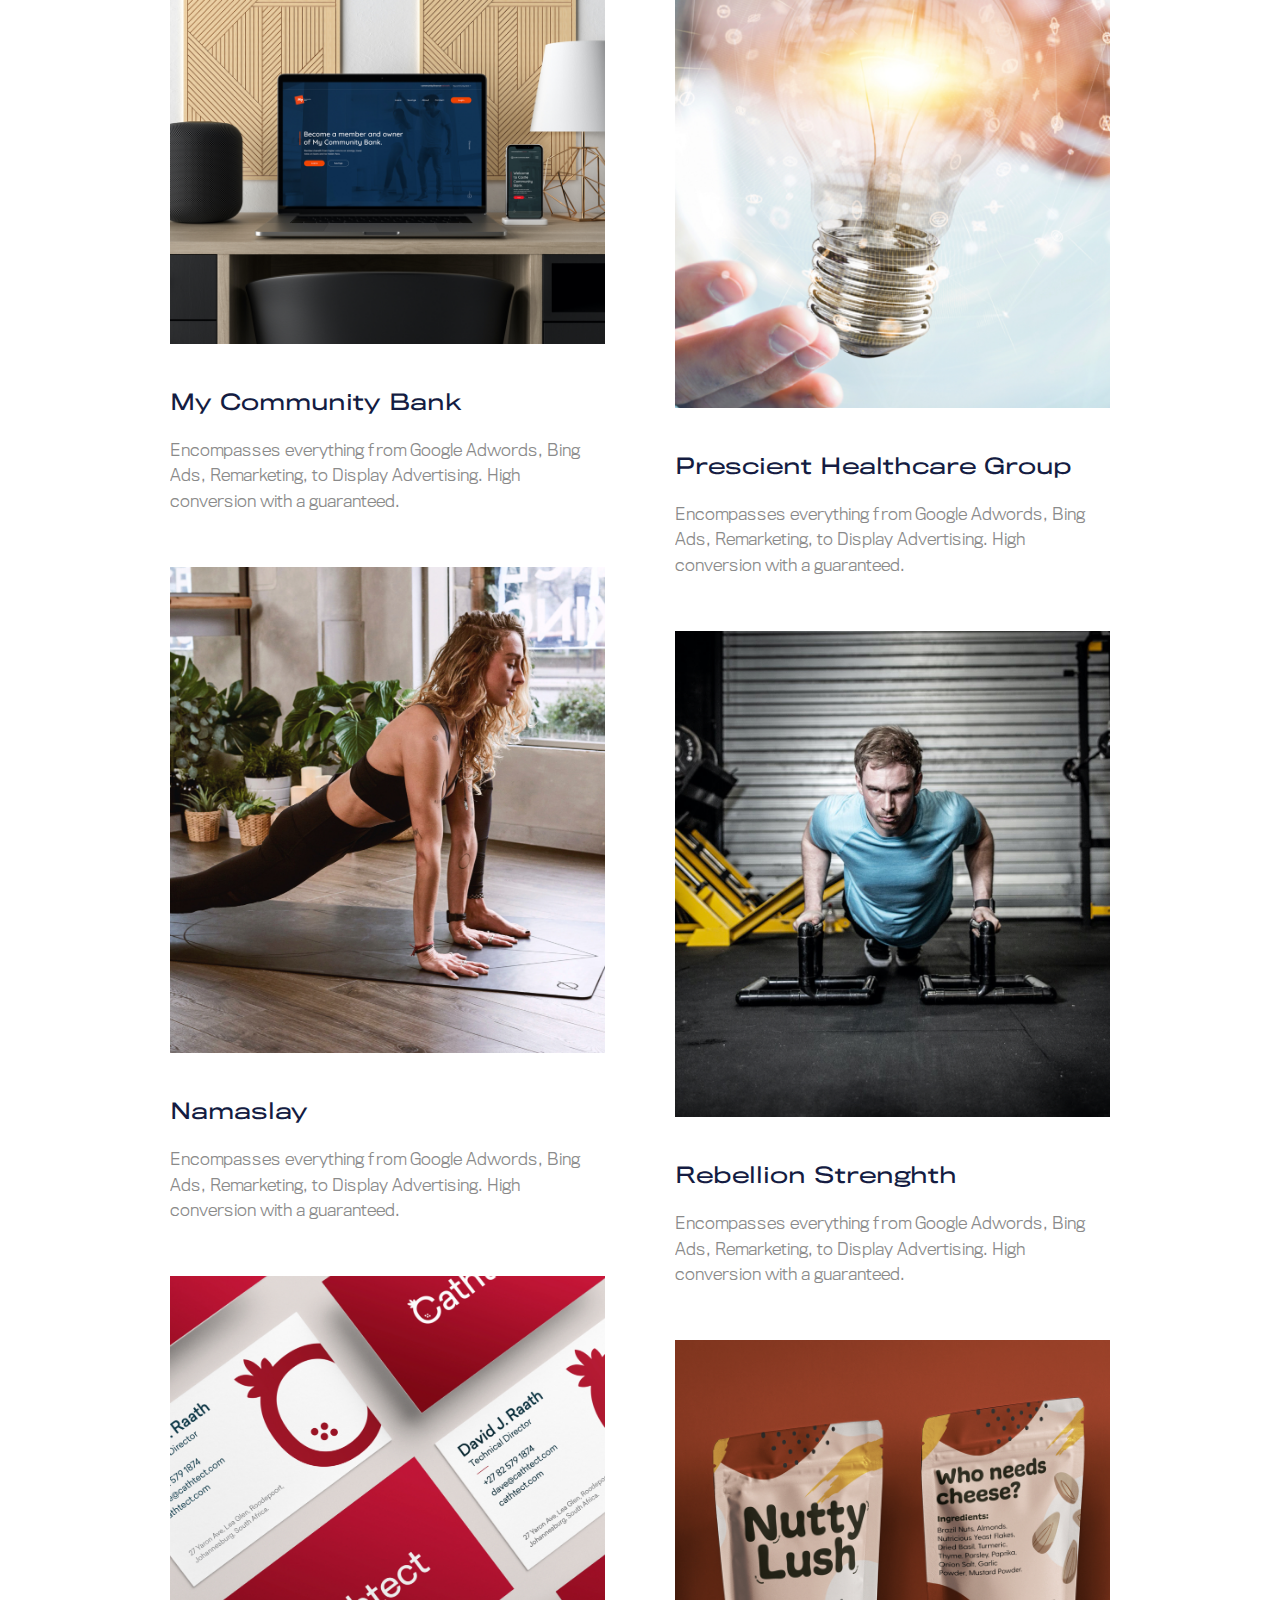
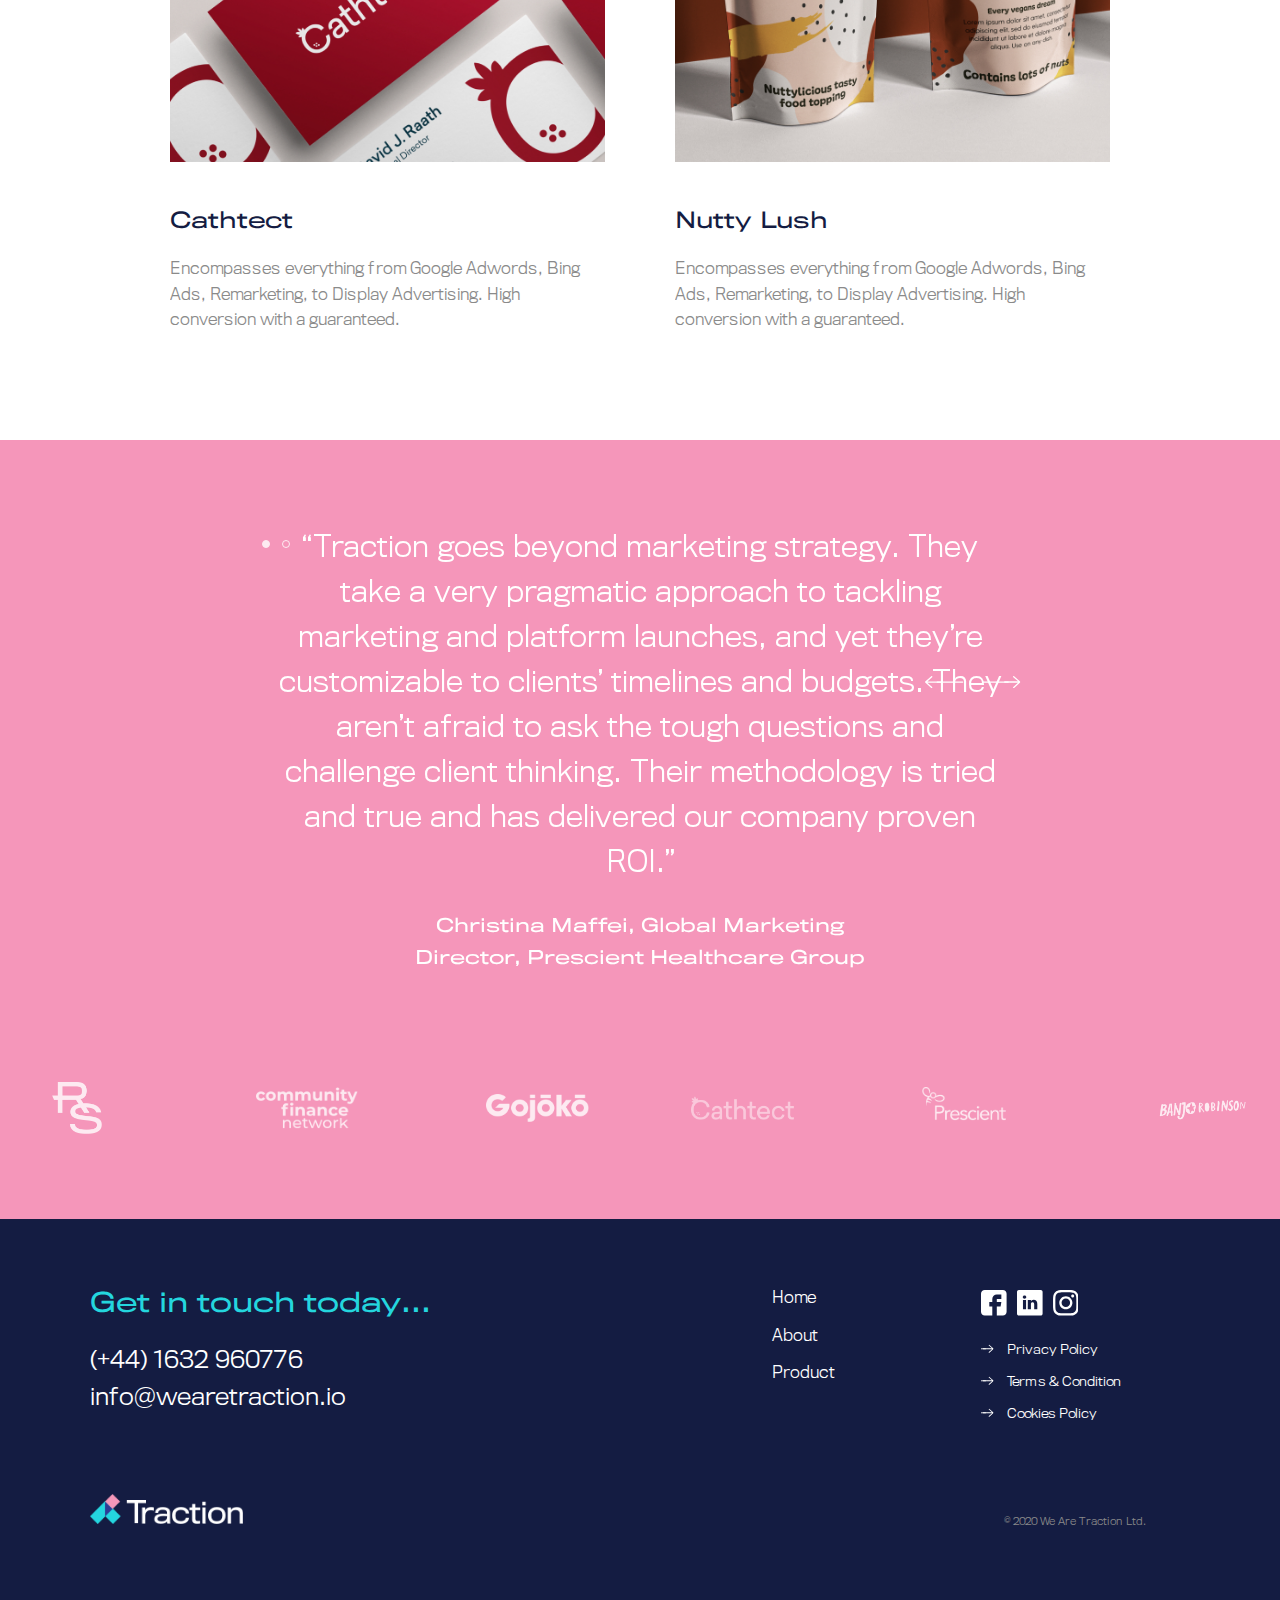
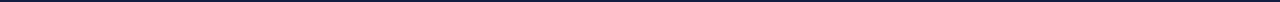
==== commit 9d39d4eb: "Logo" ====
--- a/frontend/index.html
+++ b/frontend/index.html
@@ -20,26 +20,31 @@
 
     <a class="branding --header">
         <div class="svg-wrapper --header">
-            <svg xmlns="http://www.w3.org/2000/svg" width="35" height="34.971" viewBox="0 0 35 34.971">
-                <g id="Page-1" transform="translate(0 -0.029)">
-                    <g id="Homepage-V2" transform="translate(-77 -5000)">
-                        <g id="TractionGrey" transform="translate(77 5000)">
-                            <path id="Fill-1"
-                                d="M0,25.987,8.769,35,17.5,26.026v-.078l.038.039-.038.039L26.231,35,35,25.987,17.5,8Z"
-                                fill="#24d6df" fill-rule="evenodd" />
-                            <path id="Fill-2" d="M17,27.159l.08-.08L17,27Z" fill-rule="evenodd" />
-                            <g id="Group-22" transform="translate(17)">
-                                <path id="Fill-18" d="M.1,8.749l8.651,8.756,8.613-8.719L8.717.029.1,8.749V26.264h0Z"
-                                    fill="#f497b9" fill-rule="evenodd" />
-                                <path id="Fill-20" d="M8.755,17.506.1,26.264V8.749Z" fill="#2e3b95"
-                                    fill-rule="evenodd" />
+            
+            <svg width="175px" height="35px" viewBox="0 0 175 35" version="1.1" xmlns="http://www.w3.org/2000/svg" xmlns:xlink="http://www.w3.org/1999/xlink">
+                <g id="Page-1" stroke="none" stroke-width="1" fill="none" fill-rule="evenodd">
+                    <g id="Homepage-V2" transform="translate(-45.000000, -49.000000)">
+                        <g id="TractionGrey" transform="translate(45.000000, 49.000000)">
+                            <polygon id="Fill-1" fill="#24D6DF" points="0 25.9869301 8.7690441 35 17.49994 26.0261399 17.49994 25.9477203 17.5380882 25.9869301 17.49994 26.0261399 26.2309559 35 35 25.9869301 17.49994 8"></polygon>
+                            <polygon id="Fill-2" fill="#000000" points="17 27.15875 17.0795 27.07925 17 27"></polygon>
+                            <g id="Group-22" transform="translate(17.000000, 0.000000)">
+                                <path d="M55.9704369,19.4484826 C54.8213977,19.0720532 53.5369685,18.9010906 51.8133504,18.9010906 C48.7377266,18.9010906 46.2365631,21.0223694 46.2365631,24.6148617 L46.2365631,34.5029013 L42.5526313,34.5029013 L42.5526313,15.6849079 L46.1691049,15.6849079 L46.1691049,18.9010906 C46.6759887,16.7798117 49.5150352,15.2743339 52.489235,15.2743339 C54.1791239,15.2743339 55.1931283,15.4454164 55.9704369,15.6506435 L55.9704369,19.4484826 Z" id="Fill-4" fill="#FFFFFF"></path>
+                                <path d="M66.9890476,25.6755131 C64.7244615,25.7097775 62.7979952,25.949269 61.4798369,26.7361525 C60.6687991,27.2152553 60.2293736,28.0021388 60.2293736,28.9258404 C60.2293736,29.6786991 60.3645268,30.2602357 60.8716473,30.7393385 C61.5475319,31.3892842 62.9671143,31.8341226 64.7921565,31.8341226 C66.5158929,31.8341226 67.8340512,31.5946311 69.1858203,30.8076277 C69.9632473,30.3286448 70.808251,29.3022697 71.0109808,27.7969117 C71.1124049,27.044053 71.1461341,26.2571695 71.1461341,25.9150046 C69.72667,25.7439221 68.3747825,25.6412487 66.9890476,25.6755131 L66.9890476,25.6755131 Z M71.517983,34.5029132 C71.3489823,34.5029132 71.0786758,33.373745 71.1124049,32.1078785 C69.9970948,33.5790919 67.9015095,34.7081403 63.8119996,34.7081403 C59.3506408,34.7081403 56.6804767,32.894762 56.5791709,29.8155171 C56.5791709,29.5760257 56.5454418,29.1311873 56.5791709,28.7890223 C56.6804767,25.7439221 59.2153692,23.1095157 65.7723134,22.9725778 C67.3946256,22.9383134 69.1182437,23.0068422 71.0448283,23.2120693 C71.0448283,22.7330863 71.0448283,21.7751203 70.9771333,21.1250549 C70.808251,19.3115567 69.3210919,18.3878551 66.2117389,18.3878551 C64.1500011,18.3878551 62.8318427,18.7300201 61.9868391,19.5169036 C61.2432596,20.2012335 60.9729531,21.0223814 60.9729531,22.0146118 L57.4917512,22.0146118 C57.4917512,20.6460719 58.0324825,19.003776 58.8436386,18.0799546 C60.2969502,16.1981673 62.6289945,15.2743459 66.1440439,15.2743459 C71.5518305,15.2743459 74.2217579,17.3614801 74.4583353,20.3723159 C74.5260302,21.2960175 74.5936069,23.9989528 74.5598777,25.4360216 C74.5260302,26.6335989 74.5260302,29.3022697 74.5260302,30.6024007 C74.5260302,32.0394694 74.6611835,34.0580749 74.8977608,34.5029132 L71.517983,34.5029132 Z" id="Fill-6" fill="#FFFFFF"></path>
+                                <path d="M92.5399218,22.7330743 C92.5399218,22.0830089 92.2696153,20.8855514 91.6273416,20.2012215 C90.7147613,19.2089911 89.1600256,18.5589256 86.8279813,18.5589256 C84.6987852,18.5589256 83.2792027,19.1063177 82.1638926,20.2012215 C81.0823116,21.2618609 80.6430044,23.0068302 80.6430044,25.0938447 C80.6430044,27.3520614 81.0823116,29.0627663 82.2314692,30.1234057 C83.2454736,31.1156361 84.8002093,31.6288835 86.9294054,31.6288835 C89.1939915,31.6288835 90.6471847,30.9445536 91.5260358,30.0891413 C92.2357678,29.4049312 92.5399218,28.4468454 92.6074984,27.7283709 L96.1224295,27.7283709 C96.0548529,29.3706668 95.4126975,31.1840451 93.9932334,32.5184405 C92.573651,33.8869804 90.2416066,34.8108018 86.8279813,34.8108018 C83.7186283,34.8108018 81.4203131,34.0580629 79.7304242,32.5184405 C77.9391112,30.9102892 76.9589543,28.5153742 76.9589543,25.0254356 C76.9589543,21.9119264 77.8715345,19.551156 79.4599994,17.9431246 C81.2513124,16.1638909 83.6847808,15.2400695 87.1322536,15.2400695 C91.2554926,15.2400695 93.6552319,16.6428739 95.210086,19.1063177 C95.9873946,20.3380396 96.1224295,21.9119264 96.1224295,22.7330743 L92.5399218,22.7330743 Z" id="Fill-8" fill="#FFFFFF"></path>
+                                <path d="M103.456706,18.8668262 L103.456706,28.7548657 C103.456706,30.9102892 104.30171,31.457801 106.363447,31.457801 C107.107027,31.457801 108.391219,31.3551276 108.932069,31.2524541 L108.932069,34.3660832 C108.154642,34.5713103 106.600025,34.7081283 105.011442,34.7081283 C102.037242,34.7081283 99.7727742,33.5790799 99.7727742,29.8839142 L99.7727742,18.8668262 L96.6294554,18.8668262 L96.6294554,15.6849079 L99.7051976,15.6849079 C99.8403508,15.411152 99.8741983,11.6817219 99.8741983,11.6817219 L103.389248,11.6475773 L103.389248,15.6849079 L109.134917,15.6849079 L109.134917,18.8668262 L103.456706,18.8668262 Z" id="Fill-10" fill="#FFFFFF"></path>
+                                <path d="M111.703373,34.5028773 C111.568102,34.4344683 111.466796,34.0238943 111.466796,32.7921724 L111.466796,15.6848839 L115.150728,15.6848839 L115.150728,32.689499 C115.150728,33.9212209 115.218304,34.4002039 115.319729,34.5028773 L111.703373,34.5028773 Z M111.365372,13.2898492 L115.25227,13.2898492 L115.25227,9.04729145 L111.365372,9.04729145 L111.365372,13.2898492 Z" id="Fill-12" fill="#FFFFFF"></path>
+                                <path d="M133.06355,20.2011856 C132.049664,19.1748105 130.427352,18.4904807 128.027613,18.4904807 C125.695568,18.4904807 124.17468,19.2432196 123.093099,20.4406771 C121.943942,21.7066634 121.673635,23.3146948 121.673635,25.0596641 C121.673635,27.2152074 122.14679,28.8232388 123.025523,29.8154692 C124.17468,31.0814555 125.796992,31.6972566 128.061342,31.6972566 C130.190775,31.6972566 131.914393,31.0471911 132.962245,29.8154692 C133.908554,28.7548298 134.415556,27.1467984 134.415556,25.0596641 C134.415556,23.1094677 134.111402,21.330234 133.06355,20.2011856 M135.463171,32.0051571 C133.80713,33.7843908 131.339932,34.8450303 128.027613,34.8450303 C124.749141,34.8450303 122.214366,33.8869445 120.49063,32.0736859 C118.969742,30.4313901 118.023314,28.2074378 118.023314,25.0255195 C118.023314,22.2883198 118.834589,19.893285 120.524478,18.1141711 C122.112942,16.4033464 124.512563,15.2400336 128.061342,15.2400336 C131.542544,15.2400336 133.942283,16.3007928 135.564595,18.0114977 C137.254484,19.756467 137.998064,22.2199108 137.998064,25.0255195 C137.998064,28.0363553 137.051754,30.3287166 135.463171,32.0051571" id="Fill-14" fill="#FFFFFF"></path>
+                                <path d="M157.871401,34.5028773 L154.356352,34.5028773 C154.153622,34.5028773 154.153622,34.2976502 154.153622,22.8357238 C154.153622,20.2011975 152.598768,18.6958395 149.556992,18.6958395 C146.819369,18.6958395 144.2169,20.0986439 144.2169,23.0752153 L144.2169,34.5028773 L140.566697,34.5028773 L140.566697,15.6848839 L144.081628,15.6848839 L144.081628,18.6273107 C145.095633,16.2323957 148.036103,15.3085744 150.908997,15.3085744 C156.080088,15.3085744 157.803825,18.3536746 157.803825,22.0145759 C157.803825,33.7844028 157.803825,34.4686129 157.871401,34.5028773" id="Fill-16" fill="#FFFFFF"></path>
+                                <polygon id="Fill-18" fill="#F497B9" points="0.104252619 8.74921499 8.75548028 17.5056902 17.3683632 8.78671416 8.71725392 0.0291606954 0.104015923 8.74861596 0.104015923 26.2637229 0.104252619 26.2633635"></polygon>
+                                <polygon id="Fill-20" fill="#2E3B95" points="8.75549211 17.505798 0.104264454 26.2635911 0.104264454 8.74920301"></polygon>
+                                <polygon id="Fill-3" fill="#FFFFFF" points="38.0078554 10.588575 38.0078554 34 33.9578931 34 33.9578931 10.588575 25 10.588575 25 7 47 7 47 10.588575"></polygon>
                             </g>
                         </g>
                     </g>
                 </g>
             </svg>
+
         </div>
-        <span class="brand-text">Traction</span>
     </a>
 
     <div class="menus-wrapper">
--- a/assets/css/main.css
+++ b/assets/css/main.css
@@ -4,8 +4,8 @@
 }
 
 @font-face {
-  font-family: TitlingBold;
-  src: url("./../../assets/fonts/TitlingGothicFBWideBold.otf") format("opentype");
+  font-family: TitlingLight;
+  src: url("./../../assets/fonts/TitlingGothicFBNormal-Light.ttf") format("truetype");
 }
 
 select,
@@ -49,6 +49,7 @@
   -webkit-text-size-adjust: 100%;
   -webkit-font-smoothing: antialiased;
   -moz-osx-font-smoothing: grayscale;
+  scroll-behavior: smooth;
 }
 
 body {
@@ -187,7 +188,6 @@
   position: fixed;
   top: 4vw;
   right: 5vw;
-  mix-blend-mode: exclusion;
   z-index: 9999999999;
 }
 
@@ -219,6 +219,7 @@
   color: #FFFFFF;
   font-size: 1.4vw;
   pointer-events: none;
+  font-family: Titling;
 }
 
 .menus-wrapper .toggle-menu.close {
@@ -296,6 +297,15 @@
   display: flex;
 }
 
+.menus-wrapper.mobile .close span {
+  color: #000;
+}
+
+.menus-wrapper.mobile .close img {
+  -webkit-filter: invert(0);
+          filter: invert(0);
+}
+
 @media (max-width: 576px) {
   .menus-wrapper .toggle-menu span {
     display: none;
@@ -450,6 +460,22 @@
 .footer-section .footer__container.upper .footer__wrapper .footer__wrapper__inner.etc .footer__section__inner.extra-links ul li a {
   margin: 0;
   font-size: 1vw;
+  overflow: hidden;
+}
+
+.footer-section .footer__container.upper .footer__wrapper .footer__wrapper__inner.etc .footer__section__inner.extra-links ul li a .svg-wrapper {
+  margin-left: -1vw;
+  -webkit-transition: all 0.2s linear;
+  transition: all 0.2s linear;
+}
+
+.footer-section .footer__container.upper .footer__wrapper .footer__wrapper__inner.etc .footer__section__inner.extra-links ul li a:hover {
+  margin-left: 0vw;
+  text-decoration: none;
+}
+
+.footer-section .footer__container.upper .footer__wrapper .footer__wrapper__inner.etc .footer__section__inner.extra-links ul li a:hover .svg-wrapper {
+  margin-left: 0;
 }
 
 .footer-section .footer__container.upper .footer__wrapper .footer__wrapper__inner.etc .footer__section__inner.extra-links ul li a .svg-wrapper {
@@ -842,7 +868,7 @@
   padding-bottom: 0.3vw;
   display: inline-block;
   font-size: 1vw;
-  font-weight: 400;
+  font-family: TitlingLight;
 }
 
 a.section-button {
@@ -1039,6 +1065,7 @@
 .navigation__wrapper .navigation__links ul li a {
   font-size: 4vw;
   color: #141C42;
+  font-family: Titling;
 }
 
 .navigation__wrapper .navigation__links ul li a.active {
@@ -1165,10 +1192,11 @@
 
 p {
   margin: 0;
-  font-size: 1.6vw;
+  font-size: 2.2vw;
   font-weight: 400;
-  line-height: 3.2vw;
+  line-height: 1.6em;
   color: #161616;
+  font-family: TitlingLight !important;
 }
 
 @media (max-width: 992px) {
@@ -6623,6 +6651,21 @@
 
 .hero .mdl__wrap .hero-text h1:not(:last-child) {
   margin-bottom: 2vw;
+}
+
+.hero .mdl__wrap .hero-text .arrow-link .svg-wrapper {
+  -webkit-transition: all 0.2s linear;
+  transition: all 0.2s linear;
+  margin-left: -1.5vw;
+}
+
+.hero .mdl__wrap .hero-text .arrow-link:hover {
+  margin-left: 0vw;
+  text-decoration: none;
+}
+
+.hero .mdl__wrap .hero-text .arrow-link:hover .svg-wrapper {
+  margin-left: 0vw;
 }
 
 @media (max-width: 992px) {
@@ -6727,7 +6770,6 @@
           justify-content: center;
   cursor: pointer;
   border: none;
-  mix-blend-mode: exclusion;
 }
 
 .branding:hover {
@@ -6746,6 +6788,16 @@
   width: 2vw;
 }
 
+.branding .svg-wrapper.--header {
+  height: auto;
+  width: 10vw;
+}
+
+.branding .svg-wrapper.--header svg {
+  height: 100%;
+  width: 100%;
+}
+
 .branding .brand-text {
   color: #FFFFFF;
   font-size: 2vw;
@@ -6772,6 +6824,10 @@
 }
 
 @media (max-width: 992px) {
+  .branding .svg-wrapper.--header {
+    height: auto;
+    width: 200px;
+  }
   .branding .svg-wrapper,
   .branding .svg-wrapper svg {
     height: 50px;
@@ -6963,13 +7019,14 @@
 
 .description .mdl__wrap .content-wrapper .arrow-link {
   margin-left: -1.5vw;
-  -webkit-transition: all 0.5s linear;
-  transition: all 0.5s linear;
+  -webkit-transition: all 0.2s linear;
+  transition: all 0.2s linear;
   color: #F596BA;
 }
 
 .description .mdl__wrap .content-wrapper .arrow-link:hover {
   margin-left: 0vw;
+  text-decoration: none;
 }
 
 .description .mdl__wrap .content-wrapper .arrow-link .svg-wrapper g,
@@ -7032,6 +7089,10 @@
   margin-bottom: 4vw;
   border-bottom: none;
   padding: 0;
+}
+
+.featured .featured-box .box h2 {
+  font-family: Titling;
 }
 
 .featured .featured-box .box:hover {
@@ -7078,7 +7139,7 @@
 .featured .featured-box .box .featured__content .paragraph p {
   color: #8A8A8A;
   line-height: 2vw;
-  font-size: 1.06vw;
+  font-size: 1.2vw;
   display: -webkit-box;
   -webkit-line-clamp: 3;
   -webkit-box-orient: vertical;
@@ -7299,7 +7360,7 @@
 
 .marquee__section .marquee__section__track .img-wrapper {
   width: 8vw;
-  height: auto;
+  height: 4vw;
 }
 
 .marquee__section .marquee__section__track .img-wrapper:not(:first-child) {
@@ -7439,6 +7500,7 @@
   width: 80%;
   top: -22vw;
   right: 0;
+  z-index: 9;
 }
 
 .strategy .overlay__image__top img {
@@ -7456,6 +7518,7 @@
   width: 80%;
   bottom: -22vw;
   left: 0;
+  z-index: 9;
 }
 
 .strategy .overlay__image__bottom img {
@@ -7482,6 +7545,7 @@
 
 .strategy__section.--wrapper.--desktop .strategy__section__description ul li h3 {
   display: none;
+  font-family: Titling;
 }
 
 .strategy__section.--wrapper .strategy__section__steps {
@@ -7516,6 +7580,7 @@
   -webkit-transition: all .5s;
   transition: all .5s;
   cursor: default;
+  font-family: Titling;
 }
 
 .strategy__section.--wrapper .strategy__section__steps ul li a:hover {
@@ -7543,6 +7608,10 @@
   width: 50%;
 }
 
+.strategy__section.--wrapper .strategy__section__description ul li h3 {
+  font-family: Titling;
+}
+
 .strategy__section.--wrapper .strategy__section__description ul li:not(:first-child) {
   margin-top: 1.75vw;
 }
@@ -7623,6 +7692,10 @@
     display: block !important;
     margin-bottom: 16px;
   }
+}
+
+.group__content {
+  background: #FFFFFF;
 }
 
 .group__content .mdl__wrap {
@@ -7999,11 +8072,23 @@
 .click-description .mdl__wrap .description-list .arrow-link {
   color: #F596BA;
   z-index: 9;
+  overflow: hidden;
+}
+
+.click-description .mdl__wrap .description-list .arrow-link:hover {
+  text-decoration: none;
+}
+
+.click-description .mdl__wrap .description-list .arrow-link:hover .svg-wrapper {
+  margin-left: 0;
 }
 
 .click-description .mdl__wrap .description-list .arrow-link .svg-wrapper {
   margin: 0;
   margin-right: .5vw;
+  margin-left: -1.5vw;
+  -webkit-transition: all 0.2s;
+  transition: all 0.2s;
 }
 
 .click-description .mdl__wrap .description-list .arrow-link .svg-wrapper svg path,
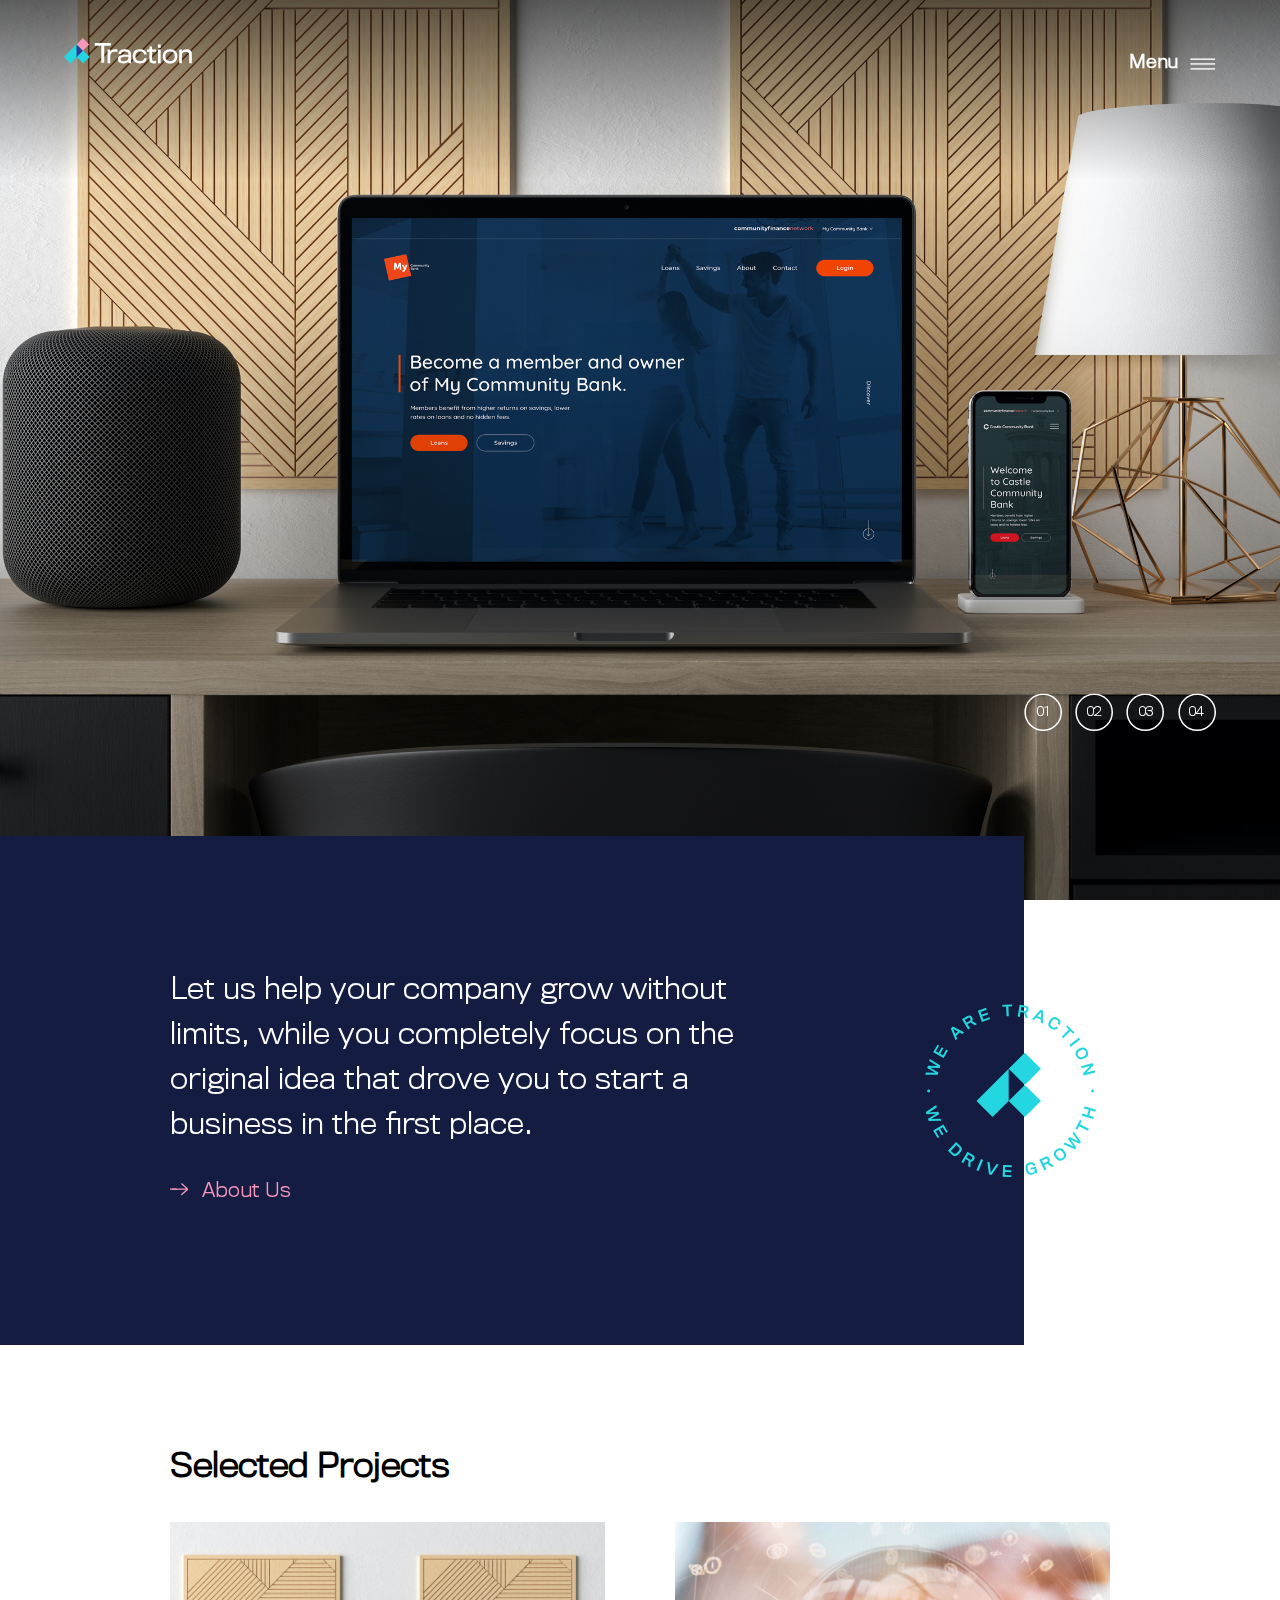
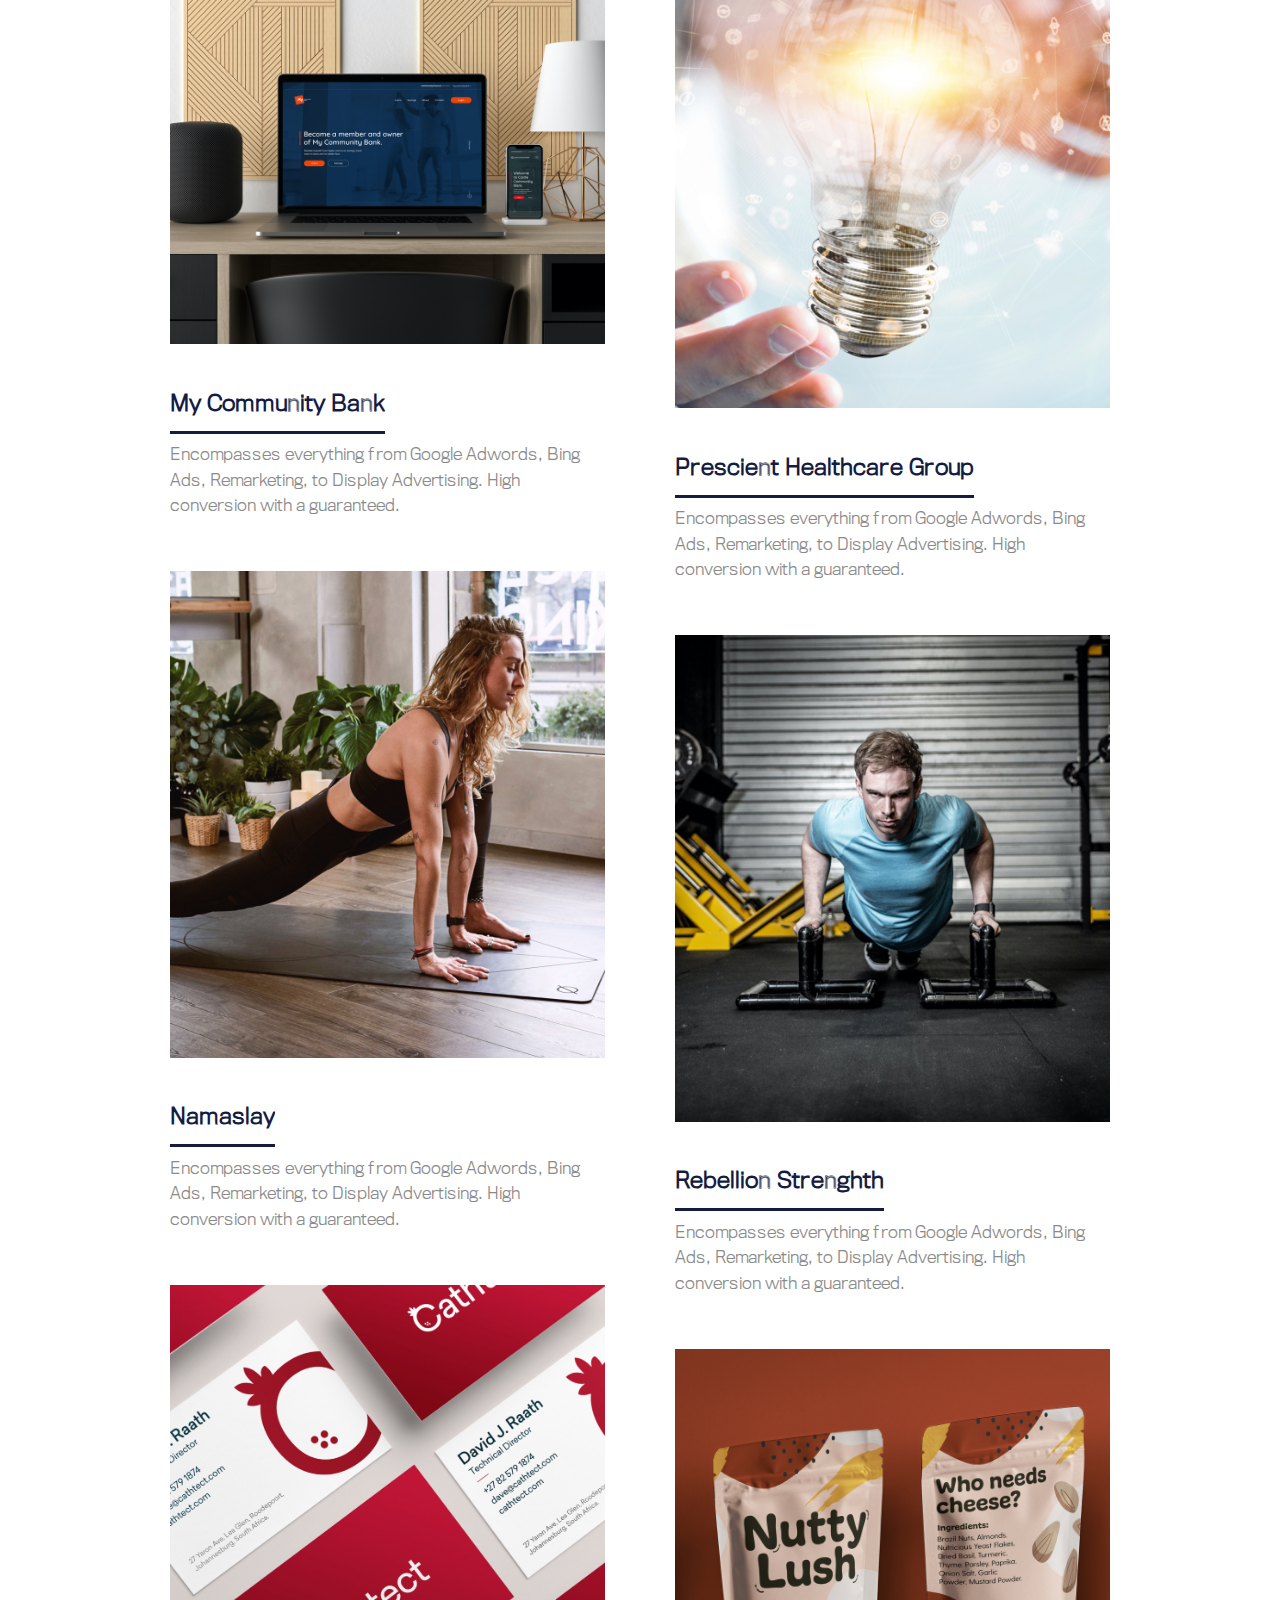
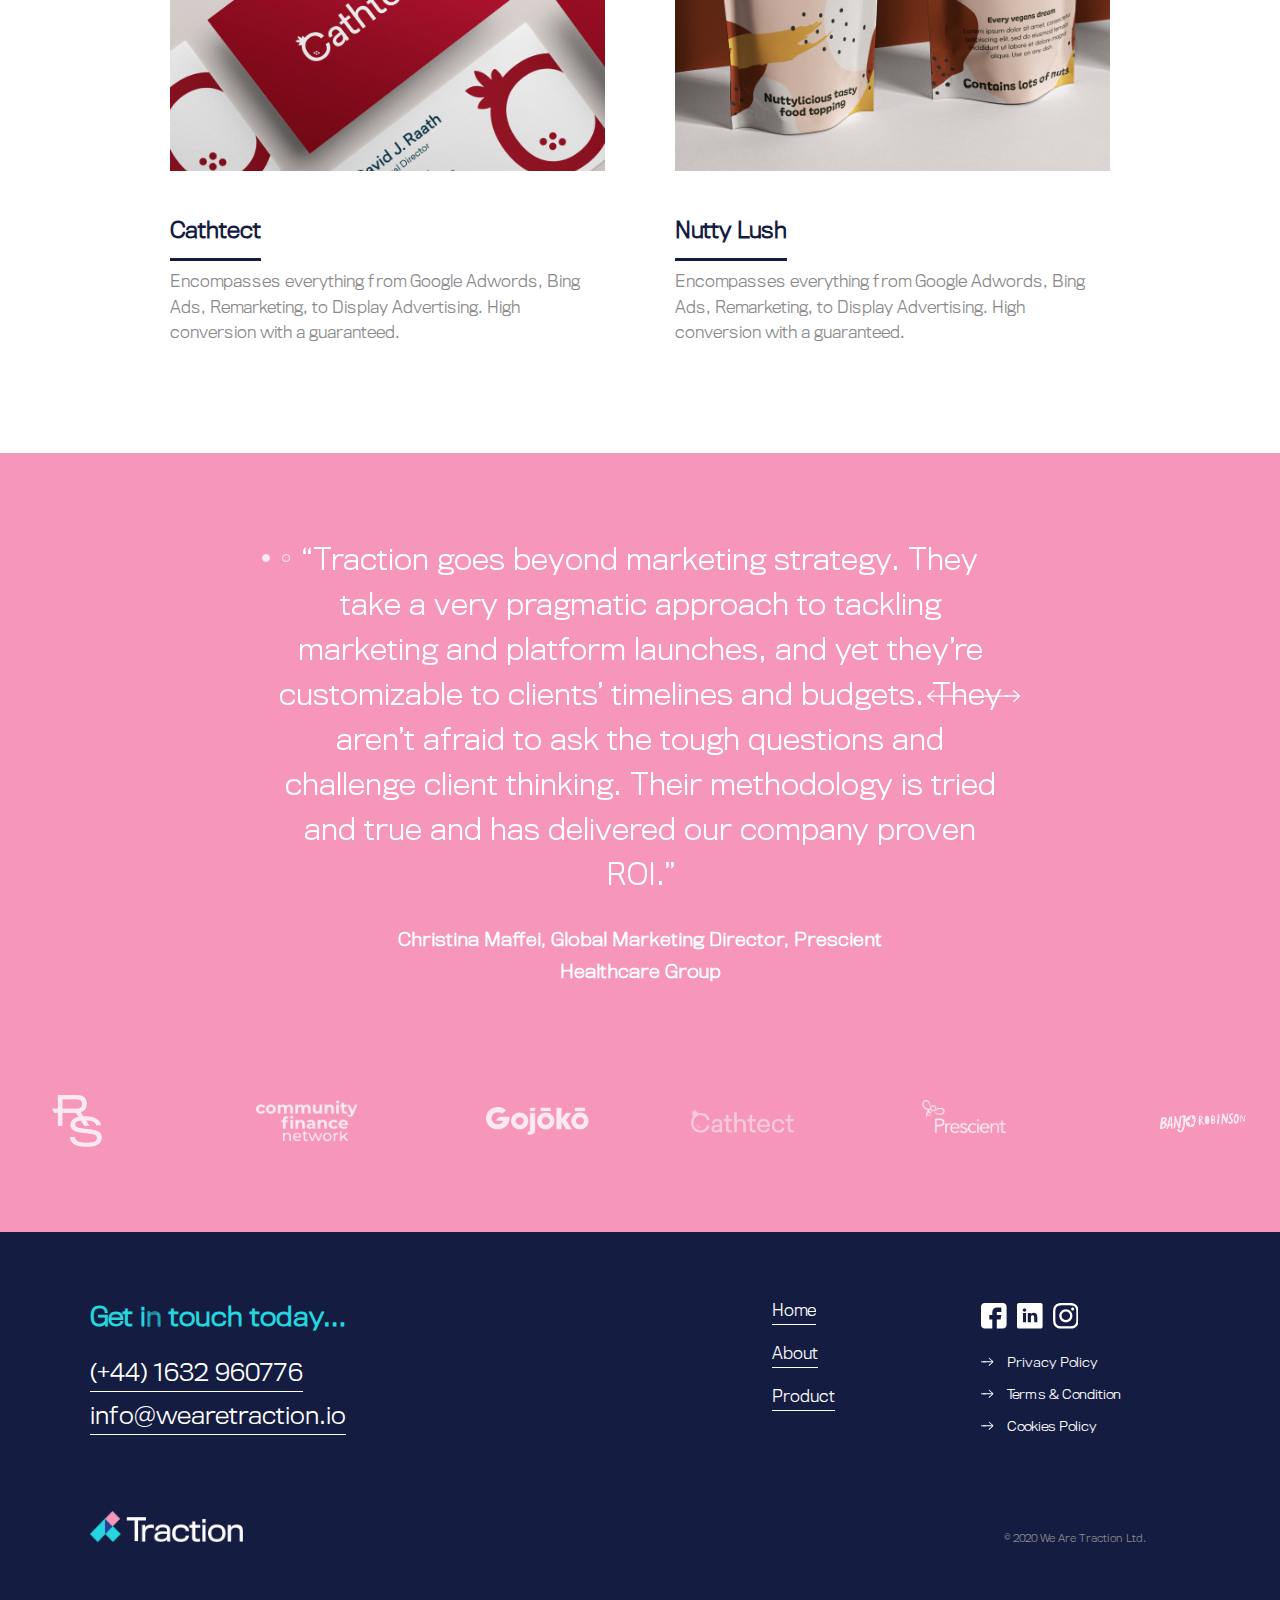
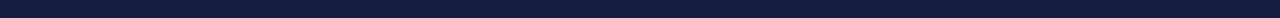
==== commit f7fd1298: "Button Animation" ====
--- a/frontend/index.html
+++ b/frontend/index.html
@@ -88,9 +88,9 @@
 
             <div class="navigation__links">
                 <ul>
-                    <li><a href="#" class="active">Home</a></li>
-                    <li><a href="#">Project</a></li>
-                    <li><a href="#">About</a></li>
+                    <li><a href="#" class="active mcb-buttonp">Home</a></li>
+                    <li><a href="#" class="mcb-buttonp">Project</a></li>
+                    <li><a href="#" class="mcb-buttonp">About</a></li>
                 </ul>
             </div>
 
@@ -98,12 +98,12 @@
                 <div class="navigation__contact">
                     <ul>
                         <li>
-                            <a href="#">
+                            <a href="#" class="mcb-buttonp">
                                 (+44) 1632 960776
                             </a>
                         </li>
                         <li>
-                            <a href="#">
+                            <a href="#" class="mcb-buttonp">
                                 info@wearetraction.io
                             </a>
                         </li>
@@ -589,7 +589,7 @@
                 <h2>Selected Projects</h2>
             </div>
             <div class="featured-box">
-                <a href="#" class="box short">
+                <a href="#" class="box short mcb-button">
                     <div class="featured__image">
                         <img src="./../assets/img/Image 1.jpg">
                     </div>
@@ -837,11 +837,11 @@
 
                         <ul class="contact-list">
                             <li>
-                                <a href="#">(+44) 1632 960776</a>
+                                <a href="#" class="mcb-button">(+44) 1632 960776</a>
 
                             </li>
                             <li>
-                                <a href="#">info@wearetraction.io</a>
+                                <a href="#" class="mcb-button">info@wearetraction.io</a>
                             </li>
                         </ul>
 
@@ -852,9 +852,9 @@
 
                     <div class="footer__section link">
                         <ul>
-                            <li><a href="#">Home</a></li>
-                            <li><a href="#">About</a></li>
-                            <li><a href="#">Product</a></li>
+                            <li><a href="#" class="mcb-button">Home</a></li>
+                            <li><a href="#" class="mcb-button">About</a></li>
+                            <li><a href="#" class="mcb-button">Product</a></li>
                         </ul>
                     </div>
 
--- a/assets/css/main.css
+++ b/assets/css/main.css
@@ -1,5 +1,5 @@
 @font-face {
-  font-family: Titling;
+  font-family: TitlingLight;
   src: url("./../../assets/fonts/Titling Gothic FB WideRegular.otf") format("opentype");
 }
 
@@ -44,7 +44,8 @@
   line-height: 1.2;
   margin: 0;
   padding: 0;
-  font-family: Titling;
+  font-family: TitlingLight;
+  font-weight: 600;
   font-weight: 300;
   -webkit-text-size-adjust: 100%;
   -webkit-font-smoothing: antialiased;
@@ -219,7 +220,8 @@
   color: #FFFFFF;
   font-size: 1.4vw;
   pointer-events: none;
-  font-family: Titling;
+  font-family: TitlingLight;
+  font-weight: 600;
 }
 
 .menus-wrapper .toggle-menu.close {
@@ -786,7 +788,8 @@
   margin: 0;
   padding: 0;
   line-height: 2.5vw;
-  font-weight: 400;
+  font-weight: 600;
+  font-family: TitlingLight;
 }
 
 .section-heading {
@@ -795,7 +798,7 @@
 }
 
 h1 {
-  font-size: 3.2vw;
+  font-size: 3.5vw;
 }
 
 h2 {
@@ -864,7 +867,7 @@
 
 a {
   color: #141C42;
-  text-decoration: none;
+  text-decoration: none !important;
   padding-bottom: 0.3vw;
   display: inline-block;
   font-size: 1vw;
@@ -1065,7 +1068,8 @@
 .navigation__wrapper .navigation__links ul li a {
   font-size: 4vw;
   color: #141C42;
-  font-family: Titling;
+  font-family: TitlingLight;
+  font-weight: 600;
 }
 
 .navigation__wrapper .navigation__links ul li a.active {
@@ -1201,7 +1205,7 @@
 
 @media (max-width: 992px) {
   p {
-    font-size: 16px !important;
+    font-size: 20px !important;
     line-height: 1.6em !important;
   }
 }
@@ -7040,7 +7044,7 @@
 
 @media (max-width: 992px) {
   .description .mdl__wrap .content-wrapper p {
-    font-size: 24px !important;
+    font-size: 28px !important;
   }
 }
 
@@ -7060,7 +7064,7 @@
     max-width: 80%;
   }
   .description .mdl__wrap .content-wrapper p {
-    font-size: 20px !important;
+    font-size: 24px !important;
   }
 }
 
@@ -7092,15 +7096,30 @@
 }
 
 .featured .featured-box .box h2 {
-  font-family: Titling;
+  font-family: TitlingLight;
+  font-weight: 600;
+  position: relative;
+  overflow: hidden;
+  color: #fff;
+  display: inline-block;
+}
+
+.featured .featured-box .box h2::after {
+  content: "";
+  position: absolute;
+  bottom: 0;
+  left: 0;
+  width: 100%;
+  height: 0;
+  border-bottom: 0.2rem solid #141C42;
+  -webkit-transition: all 0.8s cubic-bezier(0.555, 0.205, 0.295, 0.975);
+  transition: all 0.8s cubic-bezier(0.555, 0.205, 0.295, 0.975);
+  -webkit-box-sizing: border-box;
+          box-sizing: border-box;
 }
 
 .featured .featured-box .box:hover {
   text-decoration: none;
-}
-
-.featured .featured-box .box:hover h2 {
-  text-decoration: underline;
 }
 
 .featured .featured-box .box:hover .featured__image img {
@@ -7108,6 +7127,11 @@
           transform: scale(1.5);
   -webkit-transition: all 10s linear;
   transition: all 10s linear;
+}
+
+.featured .featured-box .box:hover h2::after {
+  -webkit-animation: footer-link-hover 0.8s cubic-bezier(0.58, 0.3, 0.005, 1) 0s 1;
+  animation: footer-link-hover 0.8s cubic-bezier(0.58, 0.3, 0.005, 1) 0s 1;
 }
 
 .featured .featured-box .box .featured__image {
@@ -7281,7 +7305,7 @@
     max-width: 100%;
   }
   .testimonial .testimonial__wrapper .testimonial__section .mdl__wrap .testimonial__carousel__item__quote p {
-    font-size: 24px !important;
+    font-size: 32px !important;
   }
   .testimonial .testimonial__wrapper .testimonial__section .mdl__wrap .testimonial__carousel__item__name {
     max-width: 100%;
@@ -7299,7 +7323,7 @@
     max-width: 100%;
   }
   .testimonial .testimonial__wrapper .testimonial__section .mdl__wrap .testimonial__carousel__item__quote p {
-    font-size: 16px !important;
+    font-size: 26px !important;
     margin-bottom: 24px;
   }
   .testimonial .testimonial__wrapper .testimonial__section .mdl__wrap .testimonial__carousel__item__name {
@@ -7491,7 +7515,7 @@
 }
 
 .strategy .overlay__text h1 {
-  font-size: 11.4vw !important;
+  font-size: 15.4vw !important;
 }
 
 .strategy .overlay__image__top {
@@ -7545,7 +7569,8 @@
 
 .strategy__section.--wrapper.--desktop .strategy__section__description ul li h3 {
   display: none;
-  font-family: Titling;
+  font-family: TitlingLight;
+  font-weight: 600;
 }
 
 .strategy__section.--wrapper .strategy__section__steps {
@@ -7580,7 +7605,8 @@
   -webkit-transition: all .5s;
   transition: all .5s;
   cursor: default;
-  font-family: Titling;
+  font-family: TitlingLight;
+  font-weight: 600;
 }
 
 .strategy__section.--wrapper .strategy__section__steps ul li a:hover {
@@ -7609,7 +7635,8 @@
 }
 
 .strategy__section.--wrapper .strategy__section__description ul li h3 {
-  font-family: Titling;
+  font-family: TitlingLight;
+  font-weight: 600;
 }
 
 .strategy__section.--wrapper .strategy__section__description ul li:not(:first-child) {
@@ -8062,7 +8089,7 @@
 
 .click-description .mdl__wrap .description-list ul li p {
   color: #141C42;
-  line-height: 2em;
+  line-height: 1.4em;
 }
 
 .click-description .mdl__wrap .description-list ul li:first-child p {
@@ -8304,6 +8331,11 @@
   text-align: center;
 }
 
+.post-pagination .mdl__wrap a:hover span::after {
+  -webkit-animation: footer-link-hover 0.8s cubic-bezier(0.58, 0.3, 0.005, 1) 0s 1;
+  animation: footer-link-hover 0.8s cubic-bezier(0.58, 0.3, 0.005, 1) 0s 1;
+}
+
 .post-pagination .mdl__wrap a h1 {
   margin-bottom: 1.5vw;
 }
@@ -8320,6 +8352,22 @@
       -ms-flex-pack: center;
           justify-content: center;
   font-size: 1.4vw;
+  position: relative;
+  overflow: hidden;
+}
+
+.post-pagination .mdl__wrap a span::after {
+  content: "";
+  position: absolute;
+  bottom: 0;
+  left: 0;
+  width: 100%;
+  height: 0;
+  border-bottom: 0.1rem solid #F596BA;
+  -webkit-transition: all 0.8s cubic-bezier(0.555, 0.205, 0.295, 0.975);
+  transition: all 0.8s cubic-bezier(0.555, 0.205, 0.295, 0.975);
+  -webkit-box-sizing: border-box;
+          box-sizing: border-box;
 }
 
 .post-pagination .mdl__wrap a span .svg-wrapper {
@@ -8359,6 +8407,64 @@
   .post-pagination .mdl__wrap a span svg {
     display: none;
   }
+}
+
+.mcb-button {
+  display: inline-block;
+  position: relative;
+  overflow: hidden;
+  color: #fff;
+}
+
+.mcb-buttonp {
+  display: inline-block;
+  position: relative;
+  overflow: hidden;
+  color: #fff;
+}
+
+.mcb-button:after {
+  content: "";
+  position: absolute;
+  bottom: 0;
+  left: 0;
+  width: 100%;
+  height: 0;
+  border-bottom: .1rem solid #fff;
+  -webkit-transition: all 0.8s cubic-bezier(0.555, 0.205, 0.295, 0.975);
+  transition: all 0.8s cubic-bezier(0.555, 0.205, 0.295, 0.975);
+  -webkit-box-sizing: border-box;
+          box-sizing: border-box;
+}
+
+.mcb-buttonp:after {
+  content: "";
+  position: absolute;
+  bottom: 0;
+  left: 0;
+  width: 100%;
+  height: 0;
+  border-bottom: 0.1rem solid #141C42;
+  -webkit-transition: all 0.8s cubic-bezier(0.555, 0.205, 0.295, 0.975);
+  transition: all 0.8s cubic-bezier(0.555, 0.205, 0.295, 0.975);
+  -webkit-box-sizing: border-box;
+          box-sizing: border-box;
+}
+
+/*BUTTON LIKE TRACTION*/
+.mcb-button:hover:after {
+  -webkit-animation: footer-link-hover 0.8s cubic-bezier(0.58, 0.3, 0.005, 1) 0s 1;
+  animation: footer-link-hover 0.8s cubic-bezier(0.58, 0.3, 0.005, 1) 0s 1;
+}
+
+.pagination:hover .mcb-button:after {
+  -webkit-animation: footer-link-hover 0.8s cubic-bezier(0.58, 0.3, 0.005, 1) 0s 1;
+  animation: footer-link-hover 0.8s cubic-bezier(0.58, 0.3, 0.005, 1) 0s 1;
+}
+
+.mcb-buttonp:hover:after {
+  -webkit-animation: footer-link-hover 0.8s cubic-bezier(0.58, 0.3, 0.005, 1) 0s 1;
+  animation: footer-link-hover 0.8s cubic-bezier(0.58, 0.3, 0.005, 1) 0s 1;
 }
 
 .slick-track {
@@ -8764,4 +8870,42 @@
     opacity: 0;
   }
 }
+
+@-webkit-keyframes footer-link-hover {
+  0% {
+    -webkit-transform: translateX(0);
+    transform: translateX(0);
+  }
+  50% {
+    -webkit-transform: translateX(100%);
+    transform: translateX(100%);
+  }
+  50.01% {
+    -webkit-transform: translateX(-100%);
+    transform: translateX(-100%);
+  }
+  to {
+    -webkit-transform: translateX(0);
+    transform: translateX(0);
+  }
+}
+
+@keyframes footer-link-hover {
+  0% {
+    -webkit-transform: translateX(0);
+    transform: translateX(0);
+  }
+  50% {
+    -webkit-transform: translateX(100%);
+    transform: translateX(100%);
+  }
+  50.01% {
+    -webkit-transform: translateX(-100%);
+    transform: translateX(-100%);
+  }
+  to {
+    -webkit-transform: translateX(0);
+    transform: translateX(0);
+  }
+}
 /*# sourceMappingURL=main.css.map */